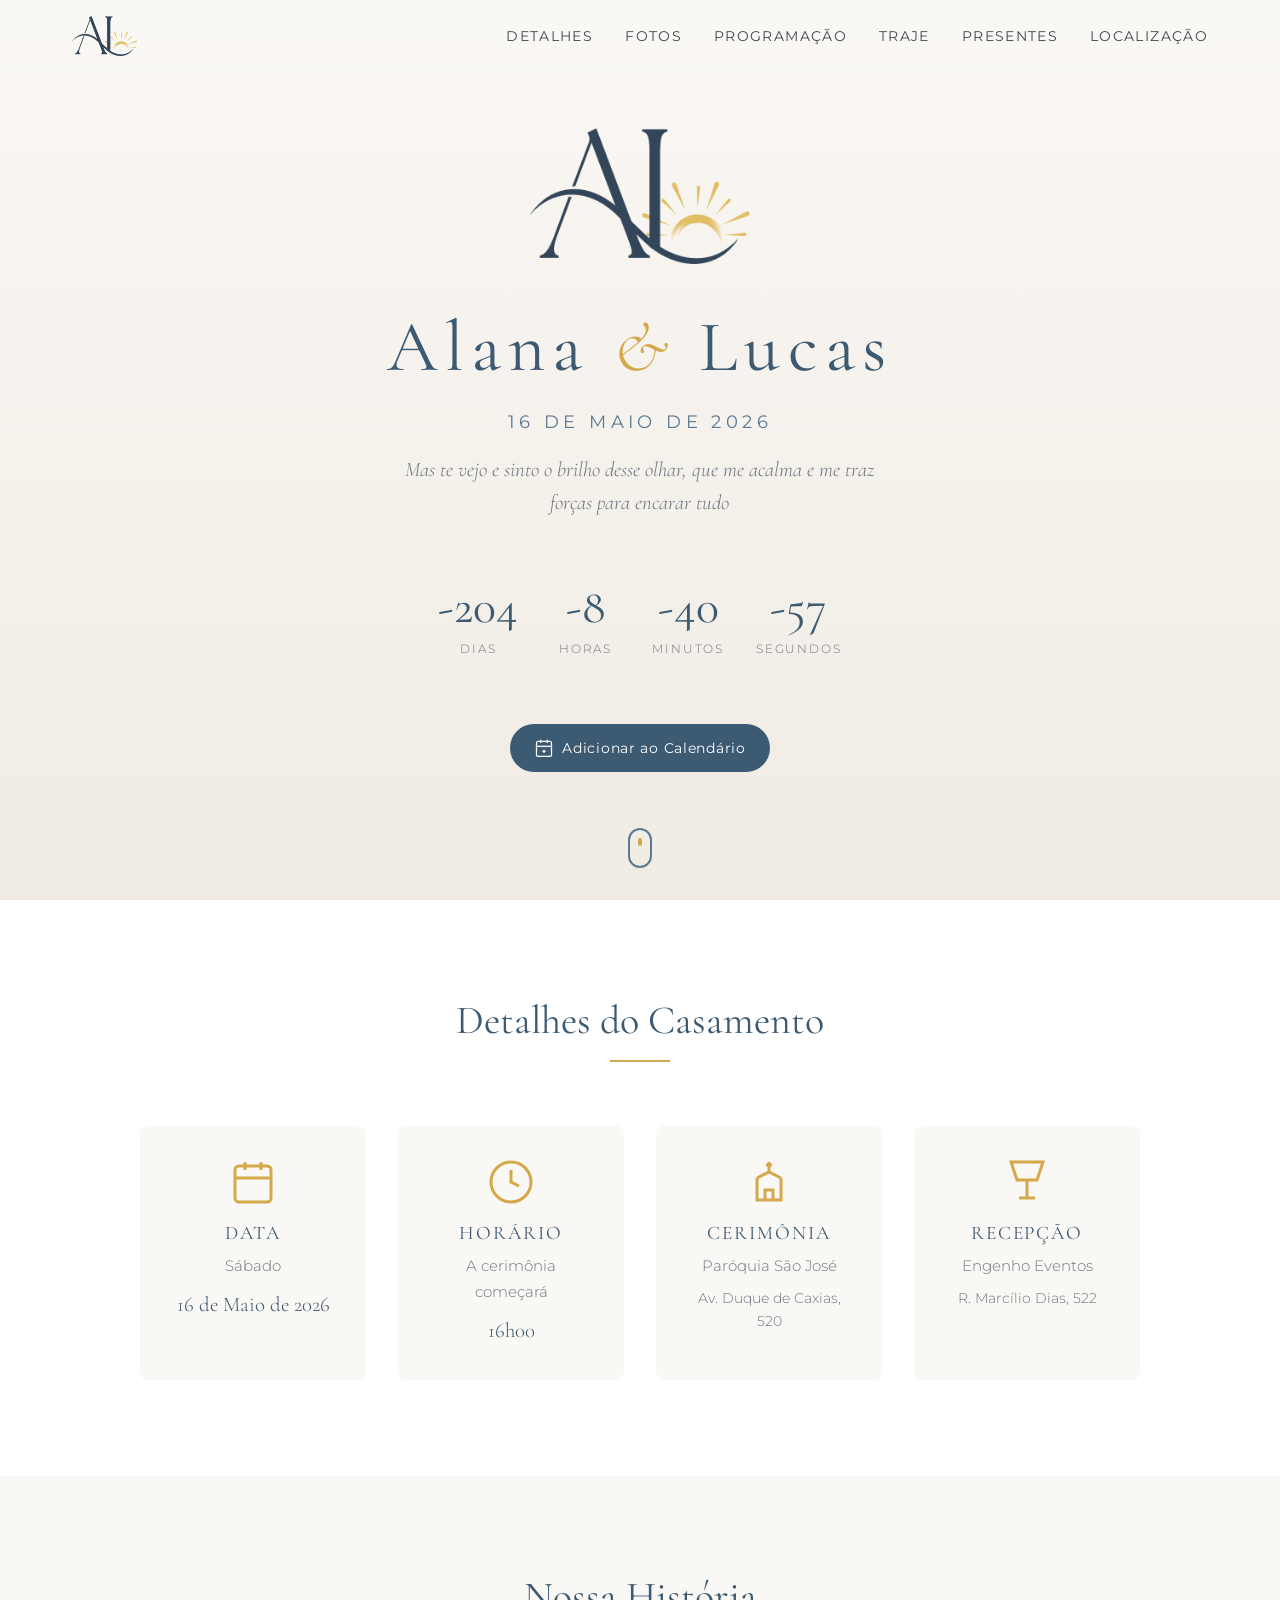
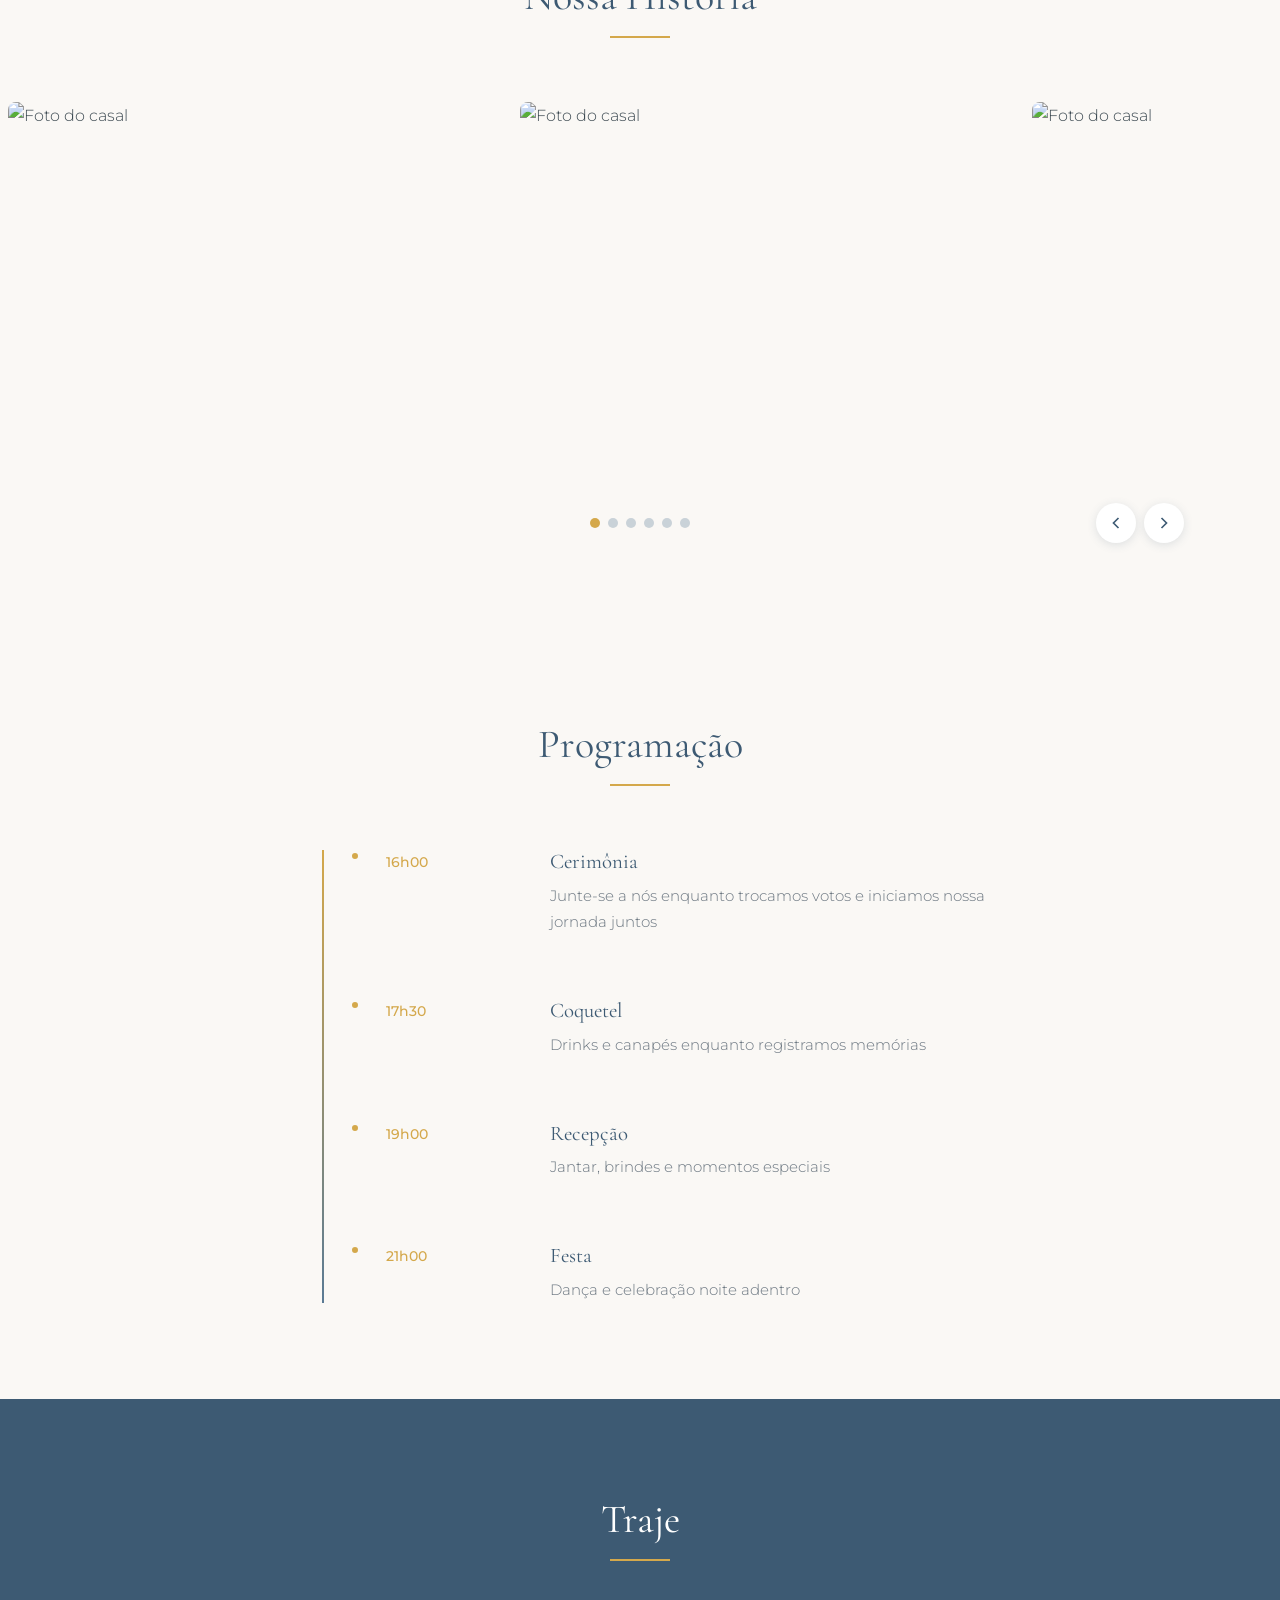
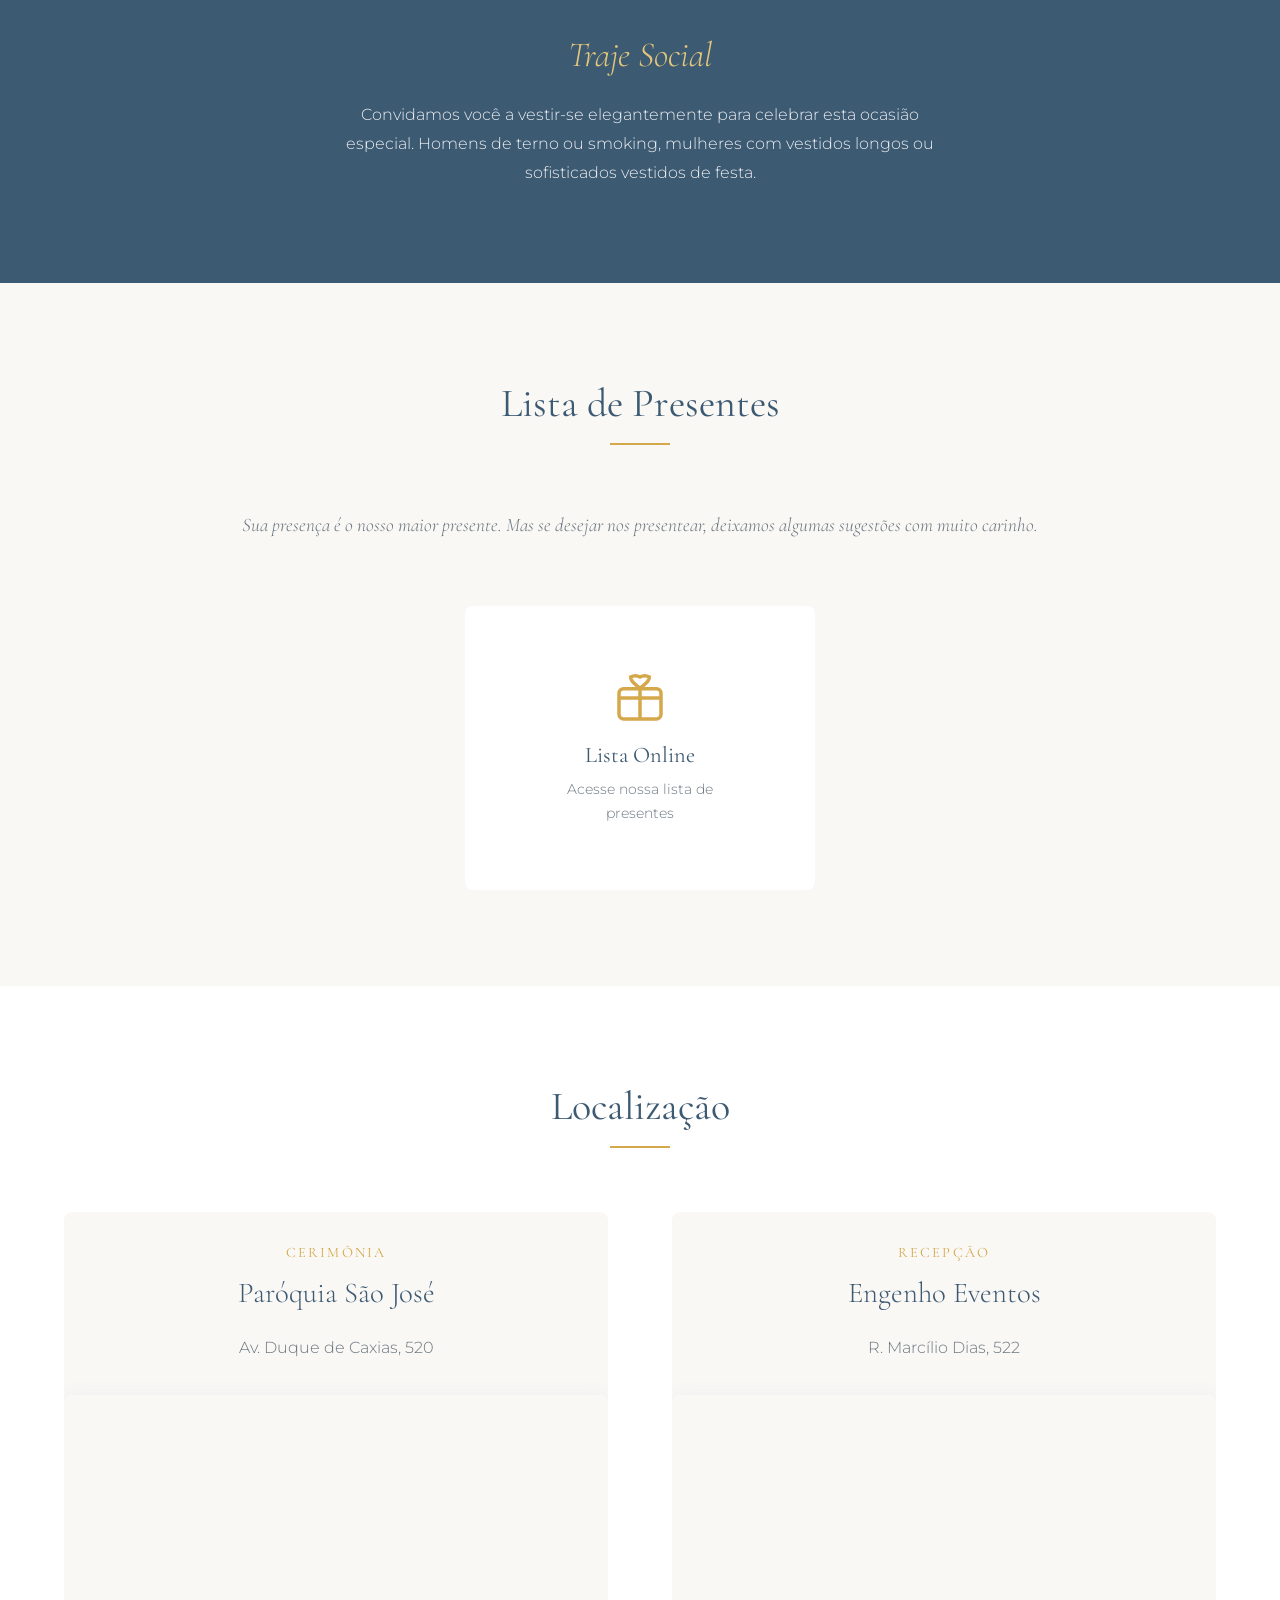
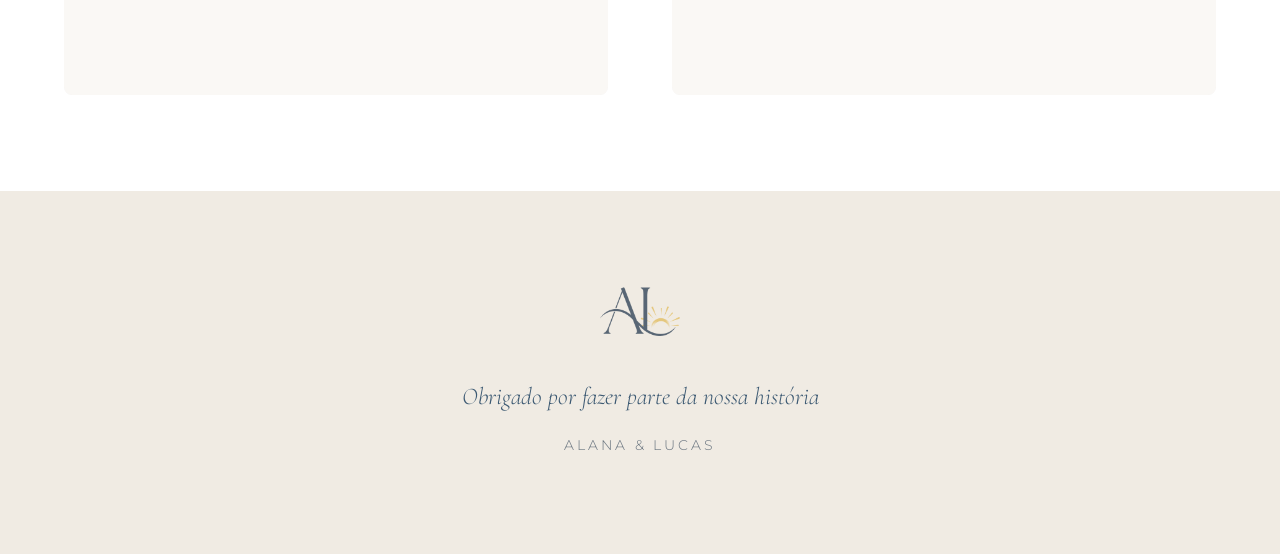
==== index.html @ e9b1d707 "enhancements" ====
<!DOCTYPE html>
<html lang="pt-BR">
<head>
    <meta charset="UTF-8">
    <meta name="viewport" content="width=device-width, initial-scale=1.0">
    <title>Alana & Lucas - Casamento</title>
    <link rel="icon" type="image/png" href="Monograma.png">

    <!-- Google Fonts: Cormorant Garamond for elegance, Montserrat for readability -->
    <link rel="preconnect" href="https://fonts.googleapis.com">
    <link rel="preconnect" href="https://fonts.gstatic.com" crossorigin>
    <link href="https://fonts.googleapis.com/css2?family=Cormorant+Garamond:ital,wght@0,300;0,400;0,500;0,600;1,300;1,400&family=Montserrat:wght@300;400;500&display=swap" rel="stylesheet">

    <link rel="stylesheet" href="styles.css">
</head>
<body>
    <!-- Navigation -->
    <nav class="navbar">
        <div class="nav-content">
            <a href="#" class="nav-logo"><img src="Monograma.png" alt="Alana & Lucas"></a>
            <button class="nav-toggle" id="navToggle" aria-label="Menu">
                <span></span>
                <span></span>
                <span></span>
            </button>
            <ul class="nav-links" id="navLinks">
                <li><a href="#details">Detalhes</a></li>
                <li><a href="#gallery">Fotos</a></li>
                <li><a href="#schedule">Programação</a></li>
                <li><a href="#dresscode">Traje</a></li>
                <li><a href="#gifts">Presentes</a></li>
                <li><a href="#location">Localização</a></li>
            </ul>
        </div>
    </nav>

    <!-- Hero Section -->
    <header class="hero">
        <div class="hero-content">
            <img src="Monograma.png" alt="Monograma Alana & Lucas" class="logo">
            <h1 class="couple-names">Alana <span class="ampersand">&</span> Lucas</h1>
            <p class="wedding-date">16 de Maio de 2026</p>
            <p class="tagline">Mas te vejo e sinto o brilho desse olhar, que me acalma e me traz forças para encarar tudo</p>
            <div class="countdown" id="countdown">
                <div class="countdown-item">
                    <span class="countdown-value" id="days">000</span>
                    <span class="countdown-label">Dias</span>
                </div>
                <div class="countdown-item">
                    <span class="countdown-value" id="hours">00</span>
                    <span class="countdown-label">Horas</span>
                </div>
                <div class="countdown-item">
                    <span class="countdown-value" id="minutes">00</span>
                    <span class="countdown-label">Minutos</span>
                </div>
                <div class="countdown-item">
                    <span class="countdown-value" id="seconds">00</span>
                    <span class="countdown-label">Segundos</span>
                </div>
            </div>
            <a href="#" class="calendar-btn" id="calendarBtn" target="_blank" rel="noopener noreferrer">
                <svg viewBox="0 0 24 24" fill="none" stroke="currentColor" stroke-width="1.5">
                    <rect x="3" y="4" width="18" height="18" rx="2" ry="2"></rect>
                    <line x1="16" y1="2" x2="16" y2="6"></line>
                    <line x1="8" y1="2" x2="8" y2="6"></line>
                    <line x1="3" y1="10" x2="21" y2="10"></line>
                    <line x1="12" y1="14" x2="12" y2="18"></line>
                    <line x1="10" y1="16" x2="14" y2="16"></line>
                </svg>
                Adicionar ao Calendário
            </a>
        </div>
        <div class="scroll-indicator">
            <span></span>
        </div>
    </header>

    <main>
        <!-- Wedding Details Section -->
        <section class="section details" id="details">
            <h2 class="section-title">Detalhes do Casamento</h2>
            <div class="details-grid">
                <div class="detail-card">
                    <div class="detail-icon">
                        <svg viewBox="0 0 24 24" fill="none" stroke="currentColor" stroke-width="1.5">
                            <rect x="3" y="4" width="18" height="18" rx="2" ry="2"></rect>
                            <line x1="16" y1="2" x2="16" y2="6"></line>
                            <line x1="8" y1="2" x2="8" y2="6"></line>
                            <line x1="3" y1="10" x2="21" y2="10"></line>
                        </svg>
                    </div>
                    <h3>Data</h3>
                    <p>Sábado</p>
                    <p class="highlight">16 de Maio de 2026</p>
                </div>
                <div class="detail-card">
                    <div class="detail-icon">
                        <svg viewBox="0 0 24 24" fill="none" stroke="currentColor" stroke-width="1.5">
                            <circle cx="12" cy="12" r="10"></circle>
                            <polyline points="12 6 12 12 16 14"></polyline>
                        </svg>
                    </div>
                    <h3>Horário</h3>
                    <p>A cerimônia começará</p>
                    <p class="highlight">16h00</p>
                </div>
                <div class="detail-card">
                    <div class="detail-icon">
                        <svg viewBox="0 0 24 24" fill="none" stroke="currentColor" stroke-width="1.5">
                            <path d="M12 2v3"></path>
                            <path d="M10.5 3.5h3"></path>
                            <path d="M12 5v2"></path>
                            <path d="M6 10l6-3 6 3"></path>
                            <path d="M6 10v11h12V10"></path>
                            <path d="M10 21v-5h4v5"></path>
                        </svg>
                    </div>
                    <h3>Cerimônia</h3>
                    <p>Paróquia São José</p>
                    <p class="address">Av. Duque de Caxias, 520</p>
                </div>
                <div class="detail-card">
                    <div class="detail-icon">
                        <svg viewBox="0 0 24 24" fill="none" stroke="currentColor" stroke-width="1.5">
                            <path d="M4 2h16l-3 9H7L4 2z"></path>
                            <path d="M12 11v9"></path>
                            <path d="M8 20h8"></path>
                        </svg>
                    </div>
                    <h3>Recepção</h3>
                    <p>Engenho Eventos</p>
                    <p class="address">R. Marcílio Dias, 522</p>
                </div>
            </div>
        </section>

        <!-- Photo Gallery Section -->
        <section class="section gallery" id="gallery">
            <h2 class="section-title">Nossa História</h2>
            <div class="carousel">
                <div class="carousel-container" id="carouselContainer">
                    <div class="carousel-track" id="carouselTrack">
                        <div class="carousel-slide">
                            <img src="https://images.unsplash.com/photo-1522673607200-164d1b6ce486?w=800&h=600&fit=crop" alt="Foto do casal">
                        </div>
                        <div class="carousel-slide">
                            <img src="https://images.unsplash.com/photo-1519741497674-611481863552?w=800&h=600&fit=crop" alt="Foto do casal">
                        </div>
                        <div class="carousel-slide">
                            <img src="https://images.unsplash.com/photo-1511285560929-80b456fea0bc?w=800&h=600&fit=crop" alt="Foto do casal">
                        </div>
                        <div class="carousel-slide">
                            <img src="https://images.unsplash.com/photo-1519225421980-715cb0215aed?w=800&h=600&fit=crop" alt="Foto do casal">
                        </div>
                        <div class="carousel-slide">
                            <img src="https://images.unsplash.com/photo-1507504031003-b417219a0fde?w=800&h=600&fit=crop" alt="Foto do casal">
                        </div>
                        <div class="carousel-slide">
                            <img src="https://images.unsplash.com/photo-1529636798458-92182e662485?w=800&h=600&fit=crop" alt="Foto do casal">
                        </div>
                        <div class="carousel-slide carousel-slide-video" data-video="video-nyc.mp4">
                            <img src="https://images.unsplash.com/photo-1534430480872-3498386e7856?w=800&h=600&fit=crop" alt="Vídeo do casal">
                            <div class="play-icon">
                                <svg viewBox="0 0 24 24" fill="currentColor">
                                    <path d="M8 5v14l11-7z"/>
                                </svg>
                            </div>
                        </div>
                    </div>
                </div>
            </div>
            <div class="carousel-controls">
                <div class="carousel-dots" id="carouselDots"></div>
                <div class="carousel-buttons">
                    <button class="carousel-btn carousel-prev" id="carouselPrev" aria-label="Anterior">
                        <svg viewBox="0 0 24 24" fill="none" stroke="currentColor" stroke-width="2">
                            <polyline points="15 18 9 12 15 6"></polyline>
                        </svg>
                    </button>
                    <button class="carousel-btn carousel-next" id="carouselNext" aria-label="Próximo">
                        <svg viewBox="0 0 24 24" fill="none" stroke="currentColor" stroke-width="2">
                            <polyline points="9 18 15 12 9 6"></polyline>
                        </svg>
                    </button>
                </div>
            </div>
        </section>

        <!-- Schedule Section -->
        <section class="section schedule" id="schedule">
            <h2 class="section-title">Programação</h2>
            <div class="timeline">
                <div class="timeline-item">
                    <div class="timeline-time">16h00</div>
                    <div class="timeline-content">
                        <h3>Cerimônia</h3>
                        <p>Junte-se a nós enquanto trocamos votos e iniciamos nossa jornada juntos</p>
                    </div>
                </div>
                <div class="timeline-item">
                    <div class="timeline-time">17h30</div>
                    <div class="timeline-content">
                        <h3>Coquetel</h3>
                        <p>Drinks e canapés enquanto registramos memórias</p>
                    </div>
                </div>
                <div class="timeline-item">
                    <div class="timeline-time">19h00</div>
                    <div class="timeline-content">
                        <h3>Recepção</h3>
                        <p>Jantar, brindes e momentos especiais</p>
                    </div>
                </div>
                <div class="timeline-item">
                    <div class="timeline-time">21h00</div>
                    <div class="timeline-content">
                        <h3>Festa</h3>
                        <p>Dança e celebração noite adentro</p>
                    </div>
                </div>
            </div>
        </section>

        <!-- Dress Code Section -->
        <section class="section dresscode" id="dresscode">
            <h2 class="section-title">Traje</h2>
            <div class="dresscode-content">
                <p class="dresscode-main">Traje Social</p>
                <p class="dresscode-note">Convidamos você a vestir-se elegantemente para celebrar esta ocasião especial. Homens de terno ou smoking, mulheres com vestidos longos ou sofisticados vestidos de festa.</p>
            </div>
        </section>

        <!-- Gift Registry Section -->
        <section class="section gifts" id="gifts">
            <h2 class="section-title">Lista de Presentes</h2>
            <div class="gifts-content">
                <p class="gifts-message">Sua presença é o nosso maior presente. Mas se desejar nos presentear, deixamos algumas sugestões com muito carinho.</p>
                <div class="gifts-grid">
                    <a href="#" class="gift-card" target="_blank" rel="noopener noreferrer">
                        <div class="gift-icon">
                            <svg viewBox="0 0 24 24" fill="none" stroke="currentColor" stroke-width="1.5">
                                <rect x="3" y="8" width="18" height="13" rx="2"></rect>
                                <path d="M12 8V21"></path>
                                <path d="M3 12h18"></path>
                                <path d="M12 8c-1.5-2-4-2.5-4-5a4 4 0 0 1 4 0 4 4 0 0 1 4 0c0 2.5-2.5 3-4 5"></path>
                            </svg>
                        </div>
                        <h3>Lista Online</h3>
                        <p>Acesse nossa lista de presentes</p>
                    </a>
                </div>
            </div>
        </section>

        <!-- Location Section -->
        <section class="section location" id="location">
            <h2 class="section-title">Localização</h2>

            <div class="location-grid">
                <!-- Church Location -->
                <div class="location-item">
                    <div class="location-info">
                        <div class="location-venue">
                            <h3>Cerimônia</h3>
                            <p class="venue-name">Paróquia São José</p>
                            <address>
                                Av. Duque de Caxias, 520
                            </address>
                        </div>
                    </div>
                    <div class="map-container">
                        <iframe
                            src="https://www.google.com/maps?q=Paróquia+São+José,+Av.+Duque+de+Caxias,+520&output=embed"
                            width="100%"
                            height="300"
                            style="border:0;"
                            allowfullscreen=""
                            loading="lazy"
                            referrerpolicy="no-referrer-when-downgrade"
                            title="Localização da Cerimônia">
                        </iframe>
                    </div>
                </div>

                <!-- Reception Location -->
                <div class="location-item">
                    <div class="location-info">
                        <div class="location-venue">
                            <h3>Recepção</h3>
                            <p class="venue-name">Engenho Eventos</p>
                            <address>
                                R. Marcílio Dias, 522
                            </address>
                        </div>
                    </div>
                    <div class="map-container">
                        <iframe
                            src="https://www.google.com/maps?q=Engenho+Eventos,+R.+Marcílio+Dias,+522&output=embed"
                            width="100%"
                            height="300"
                            style="border:0;"
                            allowfullscreen=""
                            loading="lazy"
                            referrerpolicy="no-referrer-when-downgrade"
                            title="Localização da Recepção">
                        </iframe>
                    </div>
                </div>
            </div>
        </section>
    </main>

    <!-- Photo/Video Modal -->
    <div class="modal" id="photoModal">
        <button class="modal-close" id="modalClose" aria-label="Fechar">
            <svg viewBox="0 0 24 24" fill="none" stroke="currentColor" stroke-width="2">
                <line x1="18" y1="6" x2="6" y2="18"></line>
                <line x1="6" y1="6" x2="18" y2="18"></line>
            </svg>
        </button>
        <img class="modal-image" id="modalImage" src="" alt="Foto ampliada">
        <video class="modal-video" id="modalVideo" controls style="display: none;">
            <source src="" type="video/mp4">
        </video>
    </div>

    <!-- Back to Top Button -->
    <a href="#" class="back-to-top" id="backToTop" aria-label="Voltar ao topo">
        <svg viewBox="0 0 24 24" fill="none" stroke="currentColor" stroke-width="2">
            <polyline points="18 15 12 9 6 15"></polyline>
        </svg>
    </a>

    <!-- Footer -->
    <footer class="footer">
        <div class="footer-content">
            <img src="Monograma.png" alt="Alana & Lucas" class="footer-logo">
            <p class="thank-you">Obrigado por fazer parte da nossa história</p>
            <p class="footer-names">Alana & Lucas</p>
        </div>
    </footer>

    <script>
        // Back to top button visibility and navbar background
        const backToTop = document.getElementById('backToTop');
        const navbar = document.querySelector('.navbar');
        const heroHeight = document.querySelector('.hero').offsetHeight;

        // Scroll spy for navbar
        const sections = document.querySelectorAll('section[id]');
        const navItems = document.querySelectorAll('.nav-links a');

        function updateActiveNav() {
            const scrollPos = window.scrollY + 150;

            sections.forEach(section => {
                const sectionTop = section.offsetTop;
                const sectionHeight = section.offsetHeight;
                const sectionId = section.getAttribute('id');

                if (scrollPos >= sectionTop && scrollPos < sectionTop + sectionHeight) {
                    navItems.forEach(item => {
                        item.classList.remove('active');
                        if (item.getAttribute('href') === '#' + sectionId) {
                            item.classList.add('active');
                        }
                    });
                }
            });

            // Remove active class if at top of page (hero section)
            if (window.scrollY < 300) {
                navItems.forEach(item => item.classList.remove('active'));
            }
        }

        window.addEventListener('scroll', () => {
            if (window.scrollY > 300) {
                backToTop.classList.add('visible');
            } else {
                backToTop.classList.remove('visible');
            }

            if (window.scrollY > 100) {
                navbar.classList.add('scrolled');
            } else {
                navbar.classList.remove('scrolled');
            }

            updateActiveNav();
        });

        // Mobile menu toggle
        const navToggle = document.getElementById('navToggle');
        const navLinks = document.getElementById('navLinks');

        navToggle.addEventListener('click', () => {
            navToggle.classList.toggle('active');
            navLinks.classList.toggle('active');
        });

        // Close menu when clicking a link
        navLinks.querySelectorAll('a').forEach(link => {
            link.addEventListener('click', () => {
                navToggle.classList.remove('active');
                navLinks.classList.remove('active');
            });
        });

        // Countdown timer
        const weddingDate = new Date('2026-05-16T16:00:00').getTime();

        function updateCountdown() {
            const now = new Date().getTime();
            const distance = weddingDate - now;

            const days = Math.floor(distance / (1000 * 60 * 60 * 24));
            const hours = Math.floor((distance % (1000 * 60 * 60 * 24)) / (1000 * 60 * 60));
            const minutes = Math.floor((distance % (1000 * 60 * 60)) / (1000 * 60));
            const seconds = Math.floor((distance % (1000 * 60)) / 1000);

            document.getElementById('days').textContent = days < 100 ? days.toString() : days.toString().padStart(3, '0');
            document.getElementById('hours').textContent = hours.toString().padStart(2, '0');
            document.getElementById('minutes').textContent = minutes.toString().padStart(2, '0');
            document.getElementById('seconds').textContent = seconds.toString().padStart(2, '0');
        }

        updateCountdown();
        setInterval(updateCountdown, 1000);

        // Add to Calendar - Google Calendar direct link
        const eventDetails = {
            title: 'Casamento Alana & Lucas',
            description: 'Cerimônia às 16h na Paróquia São José, seguida de recepção no Engenho Eventos.',
            location: 'Paróquia São José - Av. Duque de Caxias, 520',
            startDate: '2026-05-16',
            startTime: '16:00',
            endDate: '2026-05-17',
            endTime: '00:00'
        };

        const start = eventDetails.startDate.replace(/-/g, '') + 'T' + eventDetails.startTime.replace(':', '') + '00';
        const end = eventDetails.endDate.replace(/-/g, '') + 'T' + eventDetails.endTime.replace(':', '') + '00';
        const params = new URLSearchParams({
            action: 'TEMPLATE',
            text: eventDetails.title,
            dates: `${start}/${end}`,
            details: eventDetails.description,
            location: eventDetails.location
        });
        document.getElementById('calendarBtn').href = `https://calendar.google.com/calendar/render?${params}`;

        // Carousel
        const track = document.getElementById('carouselTrack');
        const slides = track.querySelectorAll('.carousel-slide');
        const prevBtn = document.getElementById('carouselPrev');
        const nextBtn = document.getElementById('carouselNext');
        const dotsContainer = document.getElementById('carouselDots');
        let currentSlide = 0;

        function getSlideWidth() {
            return window.innerWidth <= 768 ? 80 : 40;
        }

        function getMaxSlide() {
            const slideWidth = getSlideWidth();
            const visibleSlides = 100 / slideWidth;
            return Math.max(0, slides.length - Math.floor(visibleSlides));
        }

        // Create dots
        function createDots() {
            dotsContainer.innerHTML = '';
            const maxSlide = getMaxSlide();
            for (let i = 0; i <= maxSlide; i++) {
                const dot = document.createElement('span');
                dot.classList.add('carousel-dot');
                if (i === 0) dot.classList.add('active');
                dot.addEventListener('click', () => goToSlide(i));
                dotsContainer.appendChild(dot);
            }
        }

        createDots();
        window.addEventListener('resize', () => {
            createDots();
            if (currentSlide > getMaxSlide()) {
                currentSlide = getMaxSlide();
            }
            updateCarousel();
        });

        function updateCarousel() {
            const slideWidth = getSlideWidth();
            track.style.transform = `translate3d(-${currentSlide * slideWidth}%, 0, 0)`;
            const dots = dotsContainer.querySelectorAll('.carousel-dot');
            dots.forEach((dot, index) => {
                dot.classList.toggle('active', index === currentSlide);
            });
        }

        function goToSlide(index) {
            currentSlide = index;
            updateCarousel();
        }

        function nextSlide() {
            const maxSlide = getMaxSlide();
            currentSlide = currentSlide >= maxSlide ? 0 : currentSlide + 1;
            updateCarousel();
        }

        function prevSlide() {
            const maxSlide = getMaxSlide();
            currentSlide = currentSlide <= 0 ? maxSlide : currentSlide - 1;
            updateCarousel();
        }

        nextBtn.addEventListener('click', nextSlide);
        prevBtn.addEventListener('click', prevSlide);

        // Auto-advance every 5 seconds
        let autoAdvance = setInterval(nextSlide, 5000);

        // Drag functionality
        let isDragging = false;
        let hasDragged = false;
        let startPos = 0;
        let currentTranslate = 0;
        let prevTranslate = 0;

        const carouselContainer = document.getElementById('carouselContainer');

        carouselContainer.addEventListener('mousedown', dragStart);
        carouselContainer.addEventListener('mousemove', drag);
        carouselContainer.addEventListener('mouseup', dragEnd);
        carouselContainer.addEventListener('mouseleave', dragEnd);

        carouselContainer.addEventListener('touchstart', dragStart);
        carouselContainer.addEventListener('touchmove', drag);
        carouselContainer.addEventListener('touchend', dragEnd);

        function dragStart(e) {
            isDragging = true;
            hasDragged = false;
            startPos = getPositionX(e);
            const slideWidth = getSlideWidth();
            prevTranslate = -currentSlide * slideWidth;
            track.style.transition = 'none';
            clearInterval(autoAdvance);
        }

        function drag(e) {
            if (!isDragging) return;
            const currentPosition = getPositionX(e);
            const diff = currentPosition - startPos;
            if (Math.abs(diff) > 5) {
                hasDragged = true;
                e.preventDefault();
            }
            currentTranslate = prevTranslate + (diff / carouselContainer.offsetWidth) * 100;
            track.style.transform = `translate3d(${currentTranslate}%, 0, 0)`;
        }

        function dragEnd() {
            if (!isDragging) return;
            isDragging = false;
            track.style.transition = 'transform 0.5s ease';

            const slideWidth = getSlideWidth();
            const movedSlides = Math.round((prevTranslate - currentTranslate) / slideWidth);
            const maxSlide = getMaxSlide();

            currentSlide = Math.max(0, Math.min(currentSlide + movedSlides, maxSlide));
            updateCarousel();
            autoAdvance = setInterval(nextSlide, 5000);
        }

        function getPositionX(e) {
            return e.type.includes('mouse') ? e.pageX : e.touches[0].clientX;
        }

        // Photo/Video Modal
        const modal = document.getElementById('photoModal');
        const modalImage = document.getElementById('modalImage');
        const modalVideo = document.getElementById('modalVideo');
        const modalClose = document.getElementById('modalClose');

        // Open modal when clicking a carousel image/video (but not when dragging)
        slides.forEach(slide => {
            slide.addEventListener('click', () => {
                if (hasDragged) return;

                const videoSrc = slide.dataset.video;
                if (videoSrc) {
                    // It's a video slide
                    modalImage.style.display = 'none';
                    modalVideo.style.display = 'block';
                    modalVideo.querySelector('source').src = videoSrc;
                    modalVideo.load();
                    modalVideo.play();
                } else {
                    // It's an image slide
                    const img = slide.querySelector('img');
                    const highResSrc = img.src.replace('w=800&h=600', 'w=1600&h=1200');
                    modalVideo.style.display = 'none';
                    modalImage.style.display = 'block';
                    modalImage.src = highResSrc;
                }

                modal.classList.add('active');
                document.body.style.overflow = 'hidden';
                clearInterval(autoAdvance);
            });
        });

        // Close modal
        function closeModal() {
            modal.classList.remove('active');
            document.body.style.overflow = '';
            modalVideo.pause();
            modalVideo.currentTime = 0;
            autoAdvance = setInterval(nextSlide, 5000);
        }

        modalClose.addEventListener('click', closeModal);
        modal.addEventListener('click', (e) => {
            if (e.target === modal) closeModal();
        });
        document.addEventListener('keydown', (e) => {
            if (e.key === 'Escape' && modal.classList.contains('active')) {
                closeModal();
            }
        });
    </script>
</body>
</html>
---- styles.css ----
/* ==========================================================================
   Lucas & Alana Wedding - Stylesheet
   Color palette derived from the monogram logo:
   - Primary: Deep slate blue (#3d5a73)
   - Accent: Golden sun (#d4a84b)
   - Neutrals: Soft creams and whites
   ========================================================================== */

/* CSS Custom Properties for consistent theming */
:root {
    --color-primary: #3d5a73;
    --color-primary-light: #5a7a94;
    --color-primary-dark: #2d4459;
    --color-accent: #d4a84b;
    --color-accent-light: #e6c77a;
    --color-cream: #faf8f5;
    --color-cream-dark: #f0ebe3;
    --color-text: #3d4a52;
    --color-text-light: #6b7680;
    --color-white: #ffffff;

    --font-serif: 'Cormorant Garamond', Georgia, serif;
    --font-sans: 'Montserrat', -apple-system, sans-serif;

    --spacing-xs: 0.5rem;
    --spacing-sm: 1rem;
    --spacing-md: 2rem;
    --spacing-lg: 4rem;
    --spacing-xl: 6rem;

    --transition-smooth: 0.3s ease;
}

/* ==========================================================================
   Base Styles
   ========================================================================== */

*, *::before, *::after {
    box-sizing: border-box;
    margin: 0;
    padding: 0;
}

html {
    scroll-behavior: smooth;
    scroll-padding-top: 70px; /* Offset for fixed navbar */
    font-size: 16px;
}

body {
    font-family: var(--font-sans);
    font-weight: 300;
    line-height: 1.7;
    color: var(--color-text);
    background-color: var(--color-cream);
}

/* ==========================================================================
   Typography
   ========================================================================== */

h1, h2, h3 {
    font-family: var(--font-serif);
    font-weight: 400;
    line-height: 1.2;
}

/* ==========================================================================
   Navigation
   ========================================================================== */

.navbar {
    position: fixed;
    top: 0;
    left: 0;
    right: 0;
    z-index: 1000;
    background: transparent;
    backdrop-filter: none;
    -webkit-backdrop-filter: none;
    box-shadow: none;
    transition: background var(--transition-smooth), box-shadow var(--transition-smooth), backdrop-filter var(--transition-smooth);
}

.navbar.scrolled {
    background: rgba(250, 248, 245, 0.95);
    backdrop-filter: blur(10px);
    -webkit-backdrop-filter: blur(10px);
    box-shadow: 0 1px 0 rgba(61, 90, 115, 0.1);
}

.nav-content {
    max-width: 1200px;
    margin: 0 auto;
    padding: var(--spacing-sm) var(--spacing-md);
    display: flex;
    justify-content: space-between;
    align-items: center;
}

.nav-logo {
    display: flex;
    align-items: center;
    text-decoration: none;
}

.nav-logo img {
    height: 40px;
    width: auto;
    transition: opacity var(--transition-smooth);
}

.nav-logo:hover img {
    opacity: 0.8;
}

.nav-links {
    display: flex;
    list-style: none;
    gap: var(--spacing-md);
}

.nav-links a {
    font-family: var(--font-sans);
    font-size: 0.85rem;
    font-weight: 400;
    color: var(--color-text);
    text-decoration: none;
    text-transform: uppercase;
    letter-spacing: 0.1em;
    padding: var(--spacing-xs) 0;
    position: relative;
    transition: color var(--transition-smooth);
}

.nav-links a::after {
    content: '';
    position: absolute;
    bottom: 0;
    left: 0;
    width: 0;
    height: 1px;
    background: var(--color-accent);
    transition: width var(--transition-smooth);
}

.nav-links a:hover {
    color: var(--color-primary);
}

.nav-links a:hover::after {
    width: 100%;
}

.nav-links a.active {
    color: var(--color-primary);
}

.nav-links a.active::after {
    width: 100%;
}

/* Hamburger button - hidden on desktop */
.nav-toggle {
    display: none;
    flex-direction: column;
    justify-content: center;
    gap: 5px;
    background: none;
    border: none;
    cursor: pointer;
    padding: var(--spacing-xs);
    z-index: 1001;
}

.nav-toggle span {
    display: block;
    width: 24px;
    height: 2px;
    background: var(--color-primary);
    transition: transform var(--transition-smooth), opacity var(--transition-smooth);
}

/* Hamburger animation when open */
.nav-toggle.active span:nth-child(1) {
    transform: rotate(45deg) translate(5px, 5px);
}

.nav-toggle.active span:nth-child(2) {
    opacity: 0;
}

.nav-toggle.active span:nth-child(3) {
    transform: rotate(-45deg) translate(5px, -5px);
}

/* Mobile styles */
@media (max-width: 600px) {
    .nav-toggle {
        display: flex;
    }

    .nav-content {
        justify-content: space-between;
    }

    .nav-links {
        position: fixed;
        top: 0;
        right: -100%;
        width: 70%;
        max-width: 300px;
        height: 100vh;
        background: var(--color-cream);
        flex-direction: column;
        align-items: center;
        justify-content: center;
        gap: var(--spacing-lg);
        box-shadow: -4px 0 20px rgba(61, 90, 115, 0.1);
        transition: right var(--transition-smooth);
    }

    .nav-links.active {
        right: 0;
    }

    .nav-links a {
        font-size: 1.1rem;
    }
}

/* ==========================================================================
   Hero Section
   Full viewport height with centered content
   ========================================================================== */

.hero {
    min-height: 100vh;
    display: flex;
    flex-direction: column;
    justify-content: center;
    align-items: center;
    text-align: center;
    background: linear-gradient(
        180deg,
        var(--color-cream) 0%,
        var(--color-cream-dark) 100%
    );
    padding: var(--spacing-lg) var(--spacing-md);
    position: relative;
}

.hero-content {
    animation: fadeInUp 1.2s ease-out;
}

.logo {
    width: 180px;
    height: auto;
    margin-bottom: var(--spacing-md);
}

.couple-names {
    font-size: clamp(2.5rem, 8vw, 4.5rem);
    color: var(--color-primary);
    letter-spacing: 0.1em;
    margin-bottom: var(--spacing-sm);
}

.ampersand {
    font-style: italic;
    color: var(--color-accent);
    font-weight: 300;
}

.wedding-date {
    font-family: var(--font-sans);
    font-size: 1.1rem;
    font-weight: 400;
    letter-spacing: 0.25em;
    text-transform: uppercase;
    color: var(--color-primary-light);
    margin-bottom: var(--spacing-sm);
}

.tagline {
    font-family: var(--font-serif);
    font-size: 1.3rem;
    font-style: italic;
    color: var(--color-text-light);
    max-width: 500px;
    margin: 0 auto;
    line-height: 1.6;
}

/* Countdown Timer */
.countdown {
    display: flex;
    justify-content: center;
    gap: var(--spacing-md);
    margin-top: var(--spacing-lg);
}

.countdown-item {
    display: flex;
    flex-direction: column;
    align-items: center;
    min-width: 70px;
}

.countdown-value {
    font-family: var(--font-serif);
    font-size: clamp(2rem, 6vw, 3rem);
    font-weight: 400;
    color: var(--color-primary);
    line-height: 1;
}

.countdown-label {
    font-family: var(--font-sans);
    font-size: 0.75rem;
    text-transform: uppercase;
    letter-spacing: 0.15em;
    color: var(--color-text-light);
    margin-top: var(--spacing-xs);
}

/* Add to Calendar */
.calendar-btn {
    display: inline-flex;
    align-items: center;
    gap: var(--spacing-xs);
    margin-top: var(--spacing-lg);
    padding: 0.75rem 1.5rem;
    background: var(--color-primary);
    color: var(--color-white);
    text-decoration: none;
    border: none;
    border-radius: 50px;
    font-family: var(--font-sans);
    font-size: 0.9rem;
    font-weight: 400;
    letter-spacing: 0.05em;
    cursor: pointer;
    transition: background var(--transition-smooth), transform var(--transition-smooth);
}

.calendar-btn:hover {
    background: var(--color-primary-dark);
    transform: translateY(-2px);
}

.calendar-btn svg {
    width: 20px;
    height: 20px;
}

/* Scroll indicator animation */
.scroll-indicator {
    position: absolute;
    bottom: var(--spacing-md);
    left: 50%;
    transform: translateX(-50%);
}

.scroll-indicator span {
    display: block;
    width: 24px;
    height: 40px;
    border: 2px solid var(--color-primary-light);
    border-radius: 12px;
    position: relative;
}

.scroll-indicator span::before {
    content: '';
    position: absolute;
    top: 8px;
    left: 50%;
    width: 4px;
    height: 8px;
    background: var(--color-accent);
    border-radius: 2px;
    transform: translateX(-50%);
    animation: scrollBounce 2s infinite;
}

/* ==========================================================================
   Section Base Styles
   ========================================================================== */

.section {
    padding: var(--spacing-xl) var(--spacing-md);
}

.section-title {
    font-size: clamp(1.8rem, 5vw, 2.5rem);
    color: var(--color-primary);
    text-align: center;
    margin-bottom: var(--spacing-lg);
    position: relative;
}

/* Decorative line under section titles */
.section-title::after {
    content: '';
    display: block;
    width: 60px;
    height: 2px;
    background: var(--color-accent);
    margin: var(--spacing-sm) auto 0;
}

/* ==========================================================================
   Wedding Details Section
   ========================================================================== */

.details {
    background-color: var(--color-white);
}

.details-grid {
    display: grid;
    grid-template-columns: 1fr;
    gap: var(--spacing-md);
    max-width: 1000px;
    margin: 0 auto;
}

.detail-card {
    text-align: center;
    padding: var(--spacing-md);
    background: var(--color-cream);
    border-radius: 8px;
    transition: transform var(--transition-smooth);
}

.detail-card:hover {
    transform: translateY(-4px);
}

.detail-icon {
    width: 48px;
    height: 48px;
    margin: 0 auto var(--spacing-sm);
    color: var(--color-accent);
}

.detail-icon svg {
    width: 100%;
    height: 100%;
}

.detail-card h3 {
    font-size: 1.2rem;
    color: var(--color-primary);
    margin-bottom: var(--spacing-xs);
    text-transform: uppercase;
    letter-spacing: 0.1em;
}

.detail-card p {
    color: var(--color-text-light);
    font-size: 0.95rem;
}

.detail-card .highlight {
    font-family: var(--font-serif);
    font-size: 1.3rem;
    color: var(--color-primary);
    margin-top: var(--spacing-xs);
}

.detail-card .address {
    font-size: 0.85rem;
    margin-top: var(--spacing-xs);
}

/* ==========================================================================
   Photo Gallery Section - Carousel
   ========================================================================== */

.gallery {
    background: var(--color-cream);
    overflow: hidden;
}

.carousel {
    position: relative;
    width: 100vw;
    margin-left: calc(-50vw + 50%);
}

.carousel-container {
    overflow: hidden;
    flex: 1;
    cursor: grab;
}

.carousel-container:active {
    cursor: grabbing;
}

.carousel-track {
    display: flex;
    transition: transform 0.5s cubic-bezier(0.25, 0.1, 0.25, 1);
    user-select: none;
    will-change: transform;
    -webkit-backface-visibility: hidden;
    backface-visibility: hidden;
    transform: translateZ(0);
}

.carousel-track img {
    -webkit-user-drag: none;
    user-drag: none;
}

.carousel-slide {
    min-width: 40%;
    aspect-ratio: 4/3;
    padding: 0 var(--spacing-xs);
    box-sizing: border-box;
    overflow: hidden;
    border-radius: 8px;
    -webkit-backface-visibility: hidden;
    backface-visibility: hidden;
}

@media (max-width: 768px) {
    .carousel-slide {
        min-width: 80%;
    }
}

.carousel-slide img {
    width: 100%;
    height: 100%;
    object-fit: cover;
    border-radius: 8px;
    cursor: pointer;
    transition: transform 0.4s ease, opacity var(--transition-smooth);
}

.carousel-slide img:hover {
    transform: scale(1.05);
    opacity: 0.95;
}

.carousel-slide-video {
    position: relative;
}

.play-icon {
    position: absolute;
    top: 50%;
    left: 50%;
    transform: translate(-50%, -50%);
    width: 70px;
    height: 70px;
    background: rgba(255, 255, 255, 0.9);
    border-radius: 50%;
    display: flex;
    align-items: center;
    justify-content: center;
    color: var(--color-primary);
    transition: transform var(--transition-smooth), background var(--transition-smooth);
    pointer-events: none;
}

.play-icon svg {
    width: 32px;
    height: 32px;
    margin-left: 4px;
}

.carousel-slide-video:hover .play-icon {
    transform: translate(-50%, -50%) scale(1.1);
    background: var(--color-white);
}

.carousel-controls {
    position: relative;
    display: flex;
    justify-content: center;
    align-items: center;
    max-width: 1200px;
    margin: var(--spacing-md) auto 0;
    padding: 0 var(--spacing-md);
}

.carousel-dots {
    display: flex;
    gap: var(--spacing-xs);
}

.carousel-buttons {
    position: absolute;
    right: var(--spacing-md);
    display: flex;
    gap: var(--spacing-xs);
}

@media (max-width: 768px) {
    .carousel-buttons {
        display: none;
    }
}

.carousel-btn {
    display: flex;
    align-items: center;
    justify-content: center;
    width: 40px;
    height: 40px;
    background: var(--color-white);
    border: none;
    border-radius: 50%;
    color: var(--color-primary);
    cursor: pointer;
    box-shadow: 0 2px 10px rgba(61, 90, 115, 0.15);
    transition: background var(--transition-smooth), transform var(--transition-smooth);
}

.carousel-btn:hover {
    background: var(--color-primary);
    color: var(--color-white);
    transform: scale(1.1);
}

.carousel-btn svg {
    width: 20px;
    height: 20px;
}

.carousel-dot {
    width: 10px;
    height: 10px;
    border-radius: 50%;
    background: var(--color-primary-light);
    opacity: 0.3;
    cursor: pointer;
    transition: opacity var(--transition-smooth), background var(--transition-smooth);
}

.carousel-dot.active {
    opacity: 1;
    background: var(--color-accent);
}

/* Photo Modal */
.modal {
    position: fixed;
    top: 0;
    left: 0;
    width: 100%;
    height: 100%;
    background: rgba(0, 0, 0, 0.95);
    display: flex;
    align-items: center;
    justify-content: center;
    z-index: 2000;
    opacity: 0;
    visibility: hidden;
    transition: opacity var(--transition-smooth), visibility var(--transition-smooth);
}

.modal.active {
    opacity: 1;
    visibility: visible;
}

.modal-image {
    max-width: 90%;
    max-height: 90vh;
    object-fit: contain;
    border-radius: 4px;
    transform: scale(0.9);
    transition: transform var(--transition-smooth);
}

.modal.active .modal-image {
    transform: scale(1);
}

.modal-close {
    position: absolute;
    top: var(--spacing-md);
    right: var(--spacing-md);
    width: 48px;
    height: 48px;
    background: transparent;
    border: none;
    color: var(--color-white);
    cursor: pointer;
    transition: transform var(--transition-smooth), opacity var(--transition-smooth);
    opacity: 0.8;
}

.modal-close:hover {
    transform: scale(1.1);
    opacity: 1;
}

.modal-close svg {
    width: 32px;
    height: 32px;
}

.modal-video {
    max-width: 90%;
    max-height: 90vh;
    border-radius: 4px;
}


/* ==========================================================================
   Schedule / Timeline Section
   ========================================================================== */

.schedule {
    background: var(--color-cream);
}

.timeline {
    max-width: 600px;
    margin: 0 auto;
    position: relative;
}

/* Vertical line connecting timeline items */
.timeline::before {
    content: '';
    position: absolute;
    left: 0;
    top: 0;
    bottom: 0;
    width: 2px;
    background: linear-gradient(
        180deg,
        var(--color-accent) 0%,
        var(--color-primary-light) 100%
    );
}

.timeline-item {
    display: flex;
    gap: var(--spacing-md);
    padding-bottom: var(--spacing-lg);
    position: relative;
    padding-left: var(--spacing-md);
}

.timeline-item:last-child {
    padding-bottom: 0;
}

/* Timeline dot */
.timeline-item::before {
    content: '';
    position: absolute;
    left: -5px;
    top: 0;
    width: 12px;
    height: 12px;
    background: var(--color-accent);
    border-radius: 50%;
    border: 3px solid var(--color-cream);
}

.timeline-time {
    font-family: var(--font-sans);
    font-size: 0.9rem;
    font-weight: 500;
    color: var(--color-accent);
    white-space: nowrap;
    min-width: 80px;
}

.timeline-content h3 {
    font-size: 1.3rem;
    color: var(--color-primary);
    margin-bottom: var(--spacing-xs);
}

.timeline-content p {
    color: var(--color-text-light);
    font-size: 0.95rem;
}

/* ==========================================================================
   Dress Code Section
   ========================================================================== */

.dresscode {
    background: var(--color-primary);
    color: var(--color-white);
    text-align: center;
}

.dresscode .section-title {
    color: var(--color-white);
}

.dresscode-content {
    max-width: 600px;
    margin: 0 auto;
}

.dresscode-main {
    font-family: var(--font-serif);
    font-size: clamp(1.8rem, 4vw, 2.2rem);
    font-style: italic;
    color: var(--color-accent-light);
    margin-bottom: var(--spacing-sm);
}

.dresscode-note {
    font-size: 1rem;
    line-height: 1.8;
    opacity: 0.9;
}

/* ==========================================================================
   Gift Registry Section
   ========================================================================== */

.gifts {
    background: var(--color-cream);
}

.gifts-content {
    max-width: 800px;
    margin: 0 auto;
    text-align: center;
}

.gifts-message {
    font-family: var(--font-serif);
    font-size: 1.2rem;
    font-style: italic;
    color: var(--color-text-light);
    margin-bottom: var(--spacing-lg);
    line-height: 1.7;
}

.gifts-grid {
    display: flex;
    justify-content: center;
    gap: var(--spacing-md);
}

.gift-card {
    display: flex;
    flex-direction: column;
    align-items: center;
    padding: var(--spacing-lg) var(--spacing-xl);
    background: var(--color-white);
    border-radius: 8px;
    text-decoration: none;
    transition: transform var(--transition-smooth), box-shadow var(--transition-smooth);
    max-width: 350px;
}

.gift-card:hover {
    transform: translateY(-4px);
    box-shadow: 0 8px 24px rgba(61, 90, 115, 0.12);
}

.gift-icon {
    width: 56px;
    height: 56px;
    color: var(--color-accent);
    margin-bottom: var(--spacing-sm);
}

.gift-icon svg {
    width: 100%;
    height: 100%;
}

.gift-card h3 {
    font-family: var(--font-serif);
    font-size: 1.4rem;
    color: var(--color-primary);
    margin-bottom: var(--spacing-xs);
}

.gift-card p {
    font-size: 0.9rem;
    color: var(--color-text-light);
}


/* ==========================================================================
   Location Section
   ========================================================================== */

.location {
    background: var(--color-white);
}

.location-grid {
    display: grid;
    grid-template-columns: 1fr;
    gap: var(--spacing-lg);
    max-width: 1200px;
    margin: 0 auto;
}

.location-item {
    background: var(--color-cream);
    border-radius: 8px;
    overflow: hidden;
}

.location-info {
    text-align: center;
    padding: var(--spacing-md);
}

.location-venue h3 {
    font-size: 0.9rem;
    text-transform: uppercase;
    letter-spacing: 0.15em;
    color: var(--color-accent);
    margin-bottom: var(--spacing-xs);
}

.venue-name {
    font-family: var(--font-serif);
    font-size: 1.8rem;
    color: var(--color-primary);
    margin-bottom: var(--spacing-sm);
}

.location-venue address {
    font-style: normal;
    color: var(--color-text-light);
    line-height: 1.8;
}

.map-container {
    border-radius: 8px;
    overflow: hidden;
    box-shadow: 0 4px 20px rgba(61, 90, 115, 0.1);
}

.map-container iframe {
    display: block;
}

/* ==========================================================================
   Footer
   ========================================================================== */

.footer {
    background: var(--color-cream-dark);
    padding: var(--spacing-xl) var(--spacing-md);
    text-align: center;
}

.footer-content {
    max-width: 600px;
    margin: 0 auto;
}

.footer-logo {
    width: 80px;
    height: auto;
    margin-bottom: var(--spacing-md);
    opacity: 0.8;
}

.thank-you {
    font-family: var(--font-serif);
    font-size: 1.5rem;
    font-style: italic;
    color: var(--color-primary);
    margin-bottom: var(--spacing-sm);
}

.footer-names {
    font-size: 0.9rem;
    letter-spacing: 0.2em;
    text-transform: uppercase;
    color: var(--color-text-light);
}

/* ==========================================================================
   Back to Top Button
   ========================================================================== */

.back-to-top {
    position: fixed;
    bottom: var(--spacing-md);
    right: var(--spacing-md);
    width: 48px;
    height: 48px;
    background: var(--color-primary);
    color: var(--color-white);
    border-radius: 50%;
    display: flex;
    align-items: center;
    justify-content: center;
    text-decoration: none;
    box-shadow: 0 4px 12px rgba(61, 90, 115, 0.3);
    opacity: 0;
    visibility: hidden;
    transform: translateY(20px);
    transition: opacity var(--transition-smooth),
                visibility var(--transition-smooth),
                transform var(--transition-smooth),
                background var(--transition-smooth);
    z-index: 999;
}

.back-to-top.visible {
    opacity: 1;
    visibility: visible;
    transform: translateY(0);
}

.back-to-top:hover {
    background: var(--color-accent);
    transform: translateY(-4px);
}

.back-to-top svg {
    width: 24px;
    height: 24px;
}

/* ==========================================================================
   Animations
   ========================================================================== */

@keyframes fadeInUp {
    from {
        opacity: 0;
        transform: translateY(30px);
    }
    to {
        opacity: 1;
        transform: translateY(0);
    }
}

@keyframes scrollBounce {
    0%, 100% {
        transform: translateX(-50%) translateY(0);
        opacity: 1;
    }
    50% {
        transform: translateX(-50%) translateY(10px);
        opacity: 0.5;
    }
}

/* ==========================================================================
   Responsive Design - Tablet and Up
   ========================================================================== */

@media (min-width: 768px) {
    .logo {
        width: 220px;
    }

    .location-grid {
        grid-template-columns: repeat(2, 1fr);
    }

    .details-grid {
        grid-template-columns: repeat(2, 1fr);
    }

    .timeline {
        padding-left: var(--spacing-md);
    }

    .timeline::before {
        left: var(--spacing-md);
    }

    .timeline-item {
        padding-left: calc(var(--spacing-md) + var(--spacing-md));
    }

    .timeline-item::before {
        left: calc(var(--spacing-md) - 5px);
    }
}

/* ==========================================================================
   Responsive Design - Desktop
   ========================================================================== */

@media (min-width: 1024px) {
    .section {
        padding: var(--spacing-xl) var(--spacing-lg);
    }

    .details-grid {
        grid-template-columns: repeat(4, 1fr);
    }

    .timeline {
        max-width: 700px;
    }

    .timeline-item {
        gap: var(--spacing-lg);
    }

    .timeline-time {
        min-width: 100px;
    }
}

/* ==========================================================================
   Print Styles
   ========================================================================== */

@media print {
    .scroll-indicator,
    .map-container {
        display: none;
    }

    .hero {
        min-height: auto;
        padding: var(--spacing-lg);
    }

    .section {
        break-inside: avoid;
    }
}
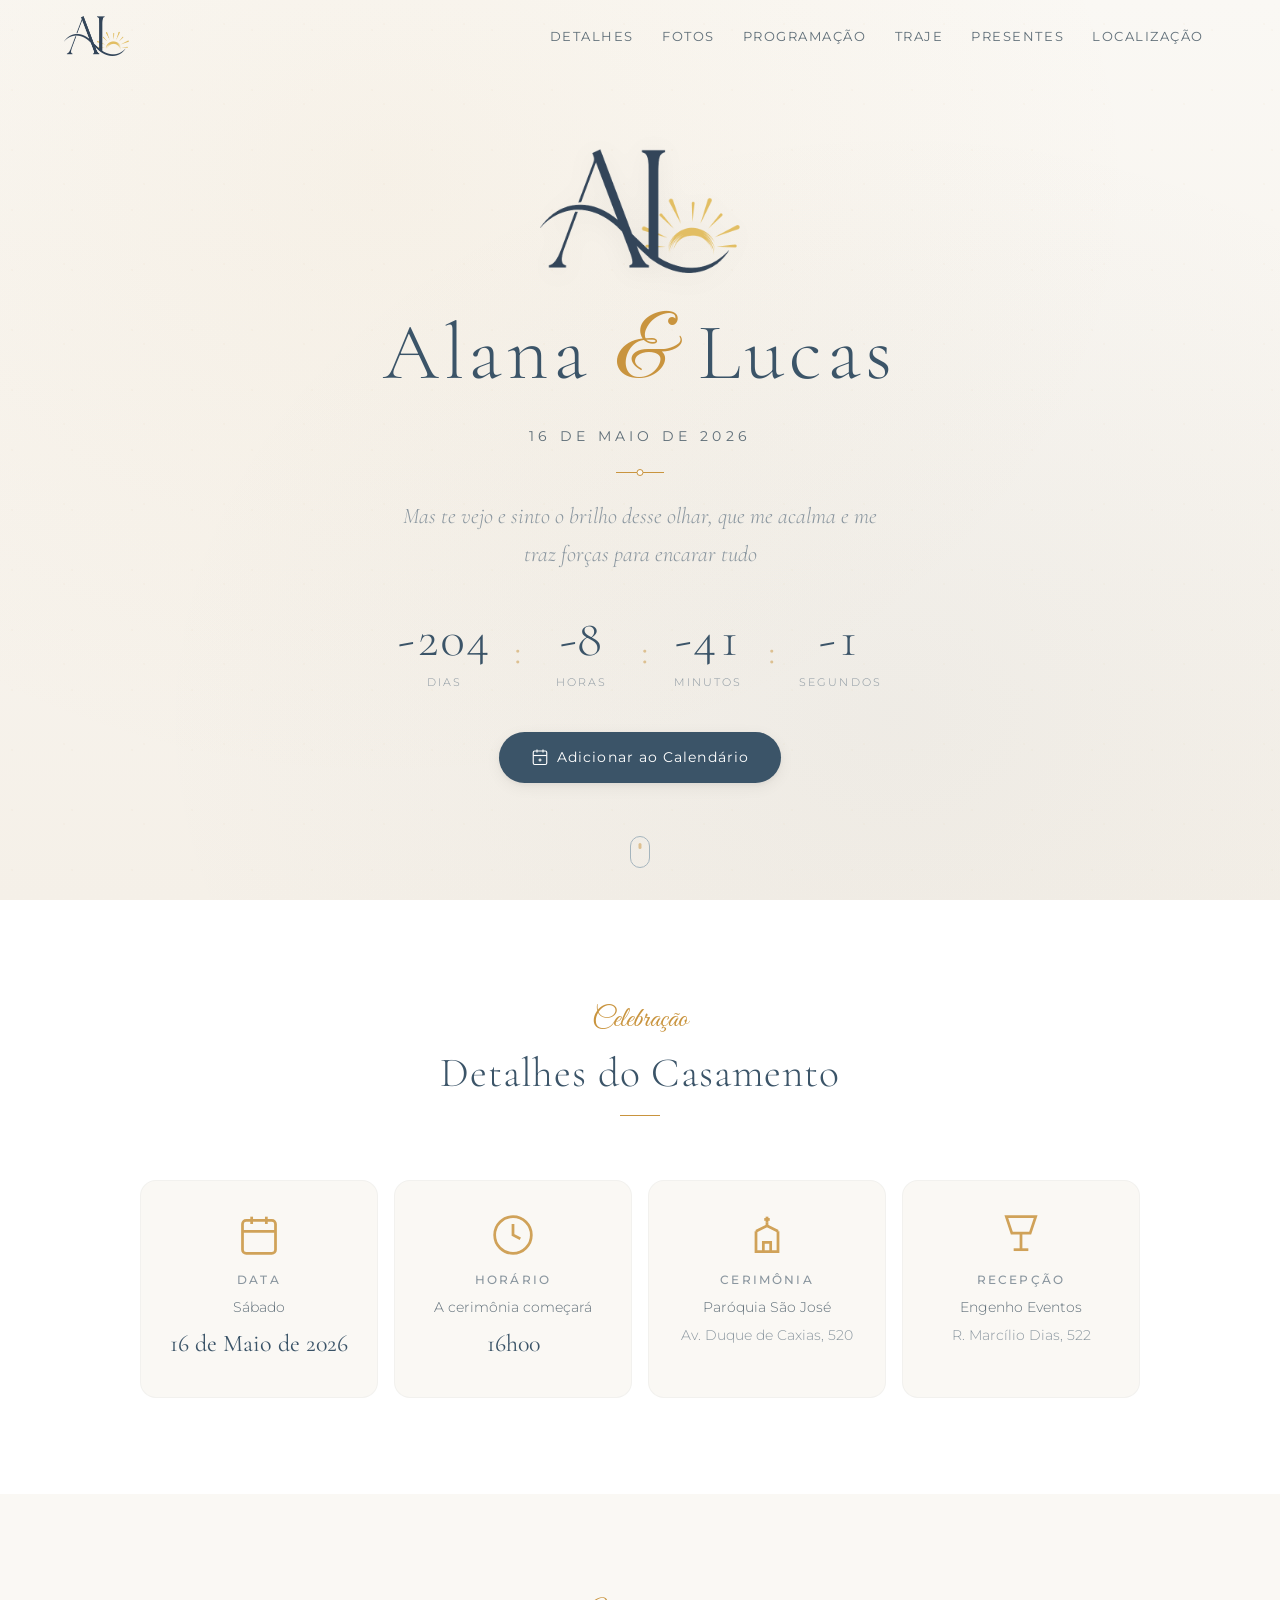
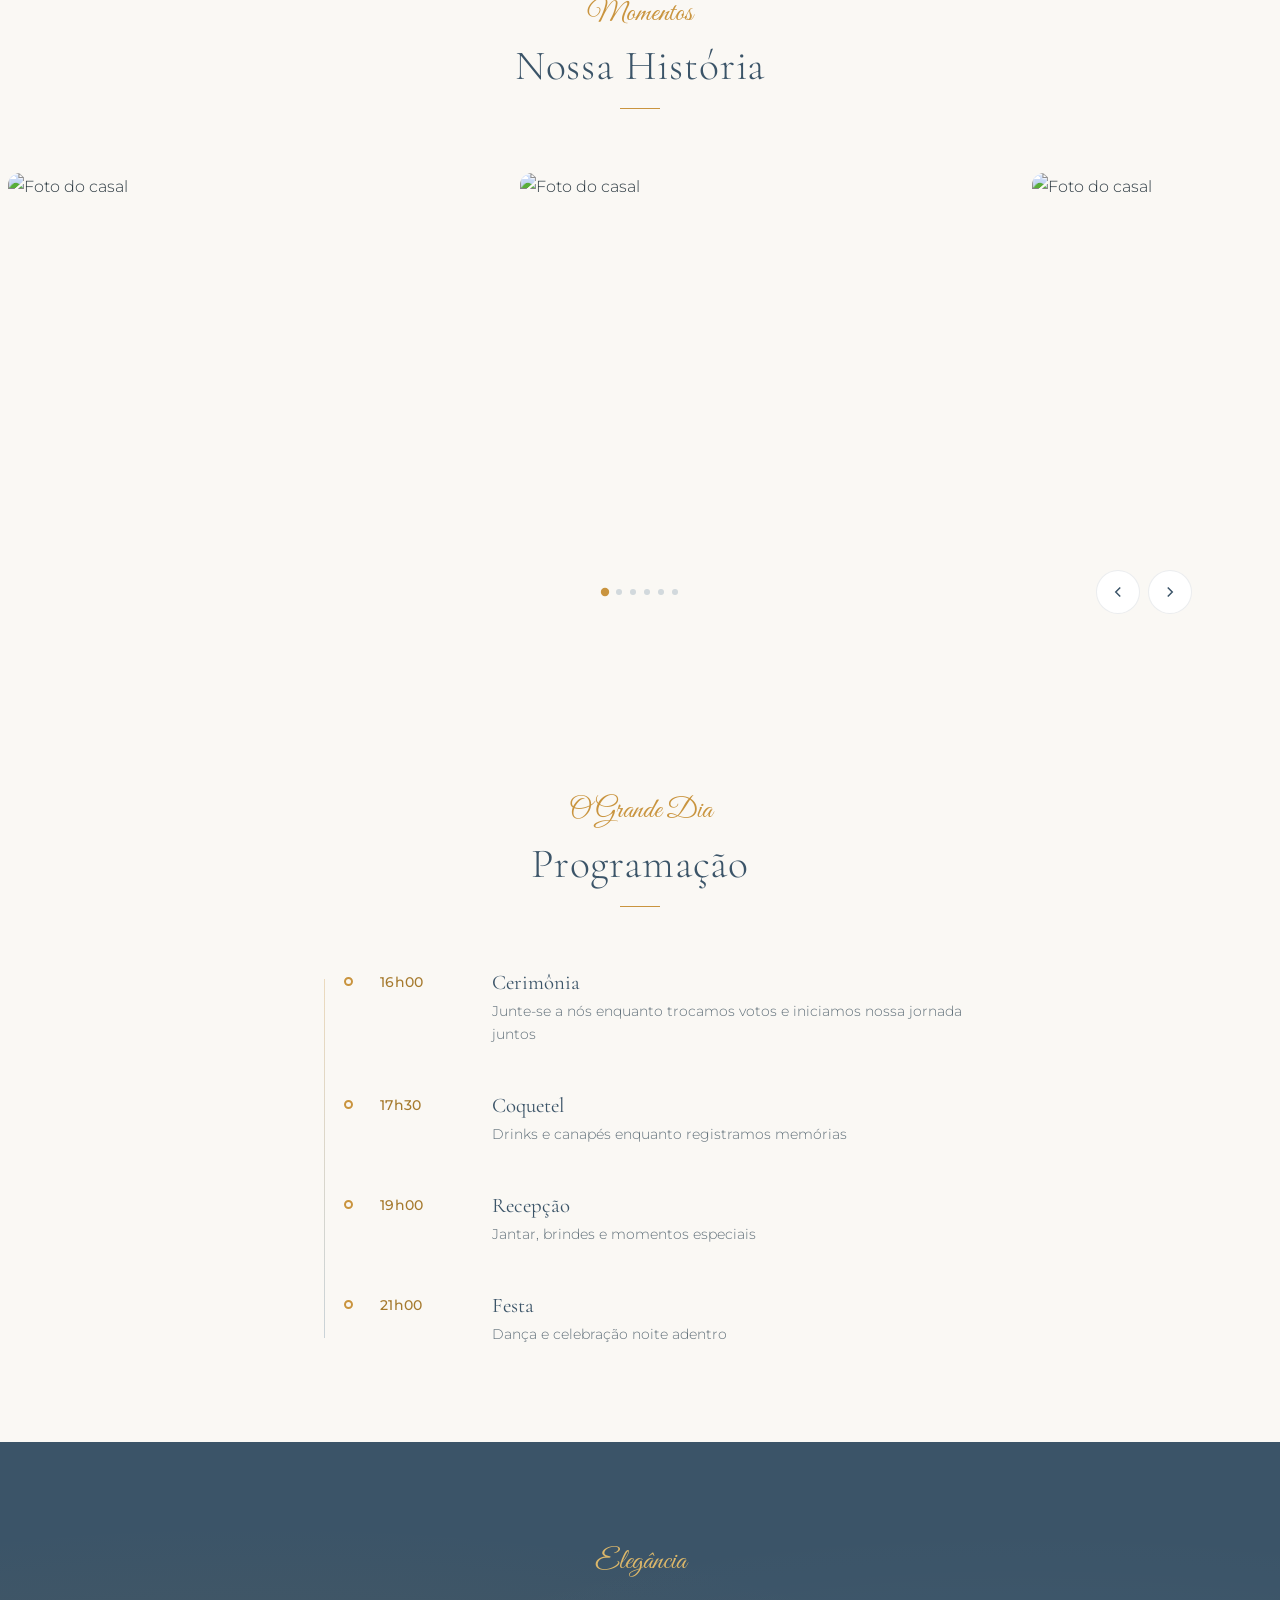
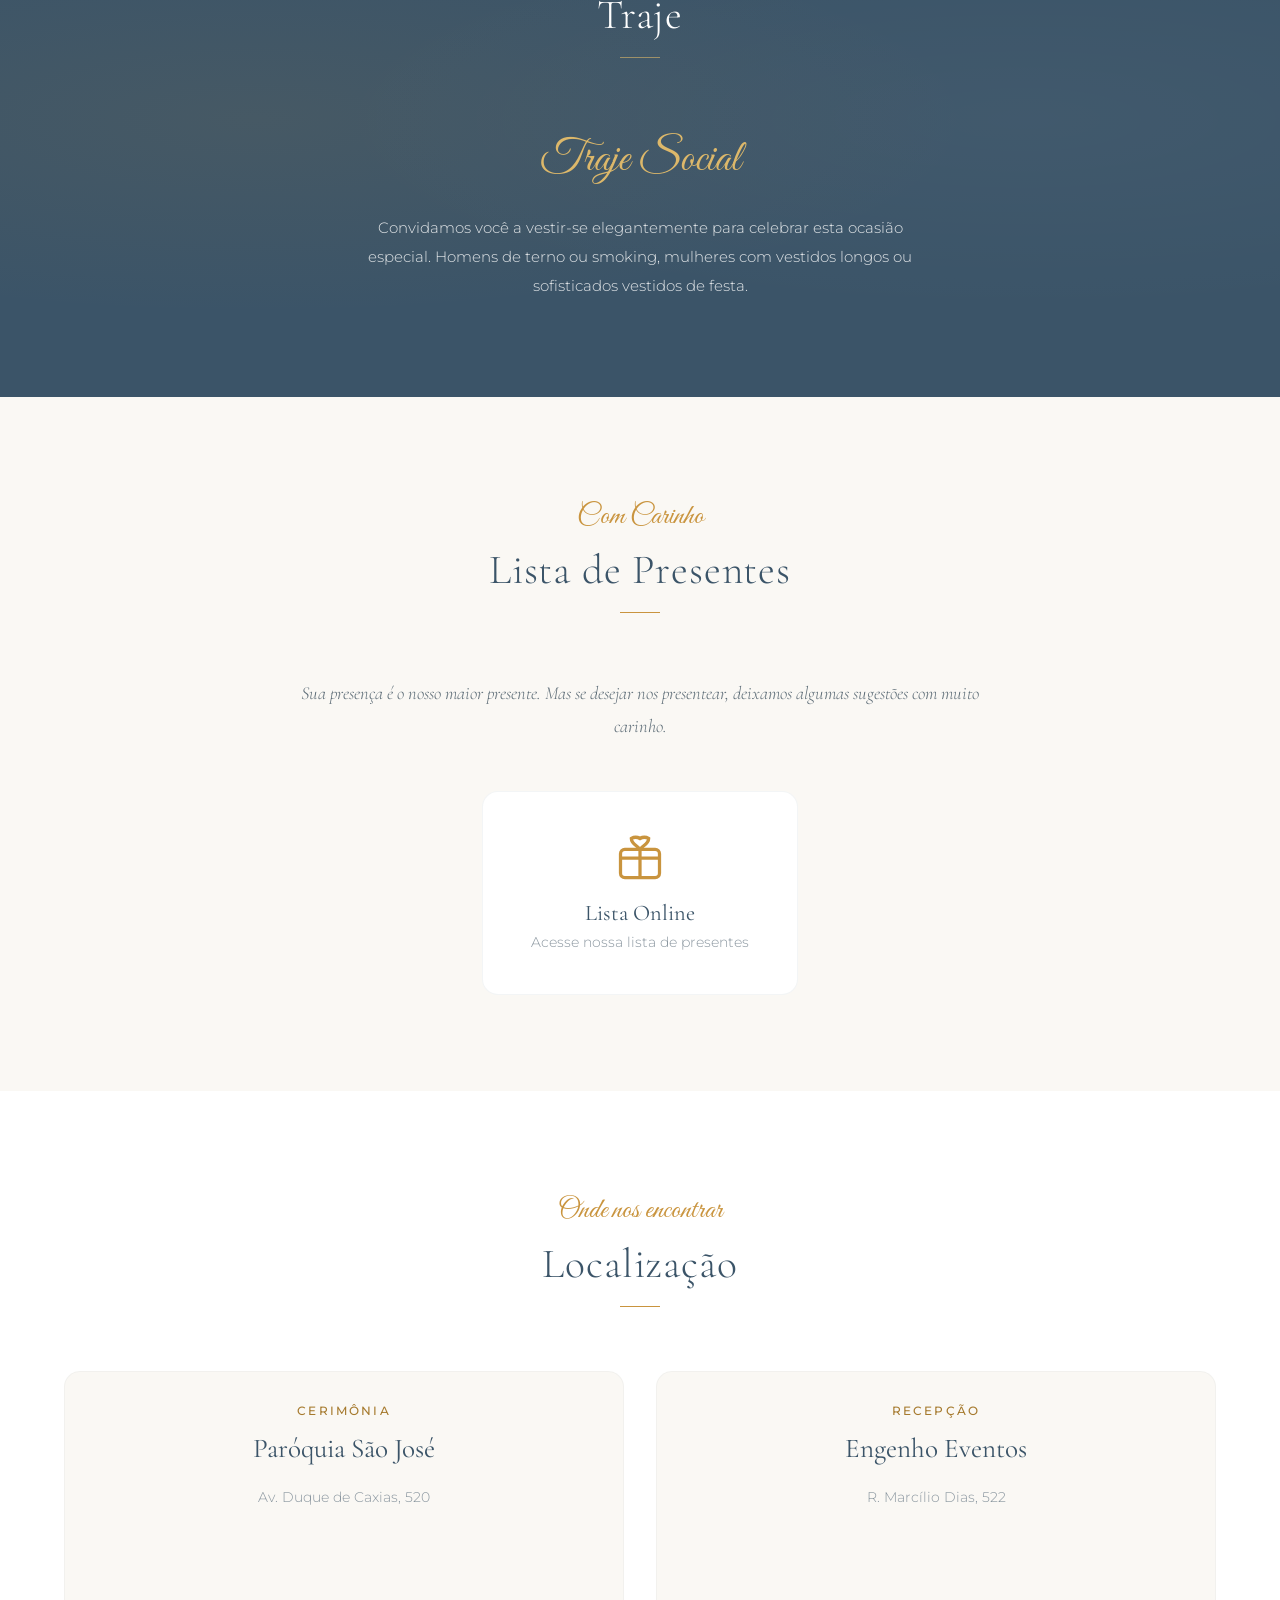
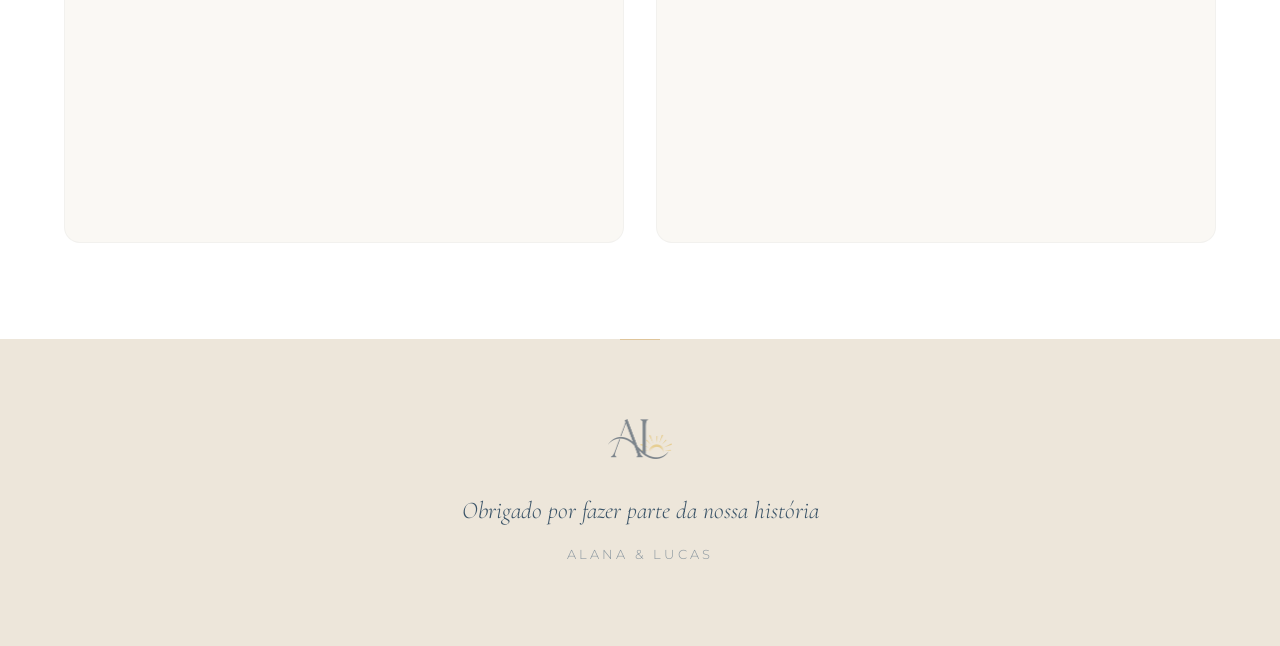
==== commit 2113f165: "enhancements" ====
--- a/index.html
+++ b/index.html
@@ -6,10 +6,10 @@
     <title>Alana & Lucas - Casamento</title>
     <link rel="icon" type="image/png" href="Monograma.png">
 
-    <!-- Google Fonts: Cormorant Garamond for elegance, Montserrat for readability -->
+    <!-- Google Fonts: Great Vibes (script accents) + Cormorant Garamond (headings) + Montserrat (body) -->
     <link rel="preconnect" href="https://fonts.googleapis.com">
     <link rel="preconnect" href="https://fonts.gstatic.com" crossorigin>
-    <link href="https://fonts.googleapis.com/css2?family=Cormorant+Garamond:ital,wght@0,300;0,400;0,500;0,600;1,300;1,400&family=Montserrat:wght@300;400;500&display=swap" rel="stylesheet">
+    <link href="https://fonts.googleapis.com/css2?family=Cormorant+Garamond:ital,wght@0,300;0,400;0,500;0,600;1,300;1,400&family=Great+Vibes&family=Montserrat:wght@300;400;500&display=swap" rel="stylesheet">
 
     <link rel="stylesheet" href="styles.css">
 </head>
@@ -40,20 +40,24 @@
             <img src="Monograma.png" alt="Monograma Alana & Lucas" class="logo">
             <h1 class="couple-names">Alana <span class="ampersand">&</span> Lucas</h1>
             <p class="wedding-date">16 de Maio de 2026</p>
+            <div class="hero-divider"></div>
             <p class="tagline">Mas te vejo e sinto o brilho desse olhar, que me acalma e me traz forças para encarar tudo</p>
             <div class="countdown" id="countdown">
                 <div class="countdown-item">
                     <span class="countdown-value" id="days">000</span>
                     <span class="countdown-label">Dias</span>
                 </div>
+                <span class="countdown-separator">:</span>
                 <div class="countdown-item">
                     <span class="countdown-value" id="hours">00</span>
                     <span class="countdown-label">Horas</span>
                 </div>
+                <span class="countdown-separator">:</span>
                 <div class="countdown-item">
                     <span class="countdown-value" id="minutes">00</span>
                     <span class="countdown-label">Minutos</span>
                 </div>
+                <span class="countdown-separator">:</span>
                 <div class="countdown-item">
                     <span class="countdown-value" id="seconds">00</span>
                     <span class="countdown-label">Segundos</span>
@@ -79,9 +83,12 @@
     <main>
         <!-- Wedding Details Section -->
         <section class="section details" id="details">
-            <h2 class="section-title">Detalhes do Casamento</h2>
+            <div class="section-header reveal">
+                <span class="section-label">Celebração</span>
+                <h2 class="section-title">Detalhes do Casamento</h2>
+            </div>
             <div class="details-grid">
-                <div class="detail-card">
+                <div class="detail-card reveal reveal-delay-1">
                     <div class="detail-icon">
                         <svg viewBox="0 0 24 24" fill="none" stroke="currentColor" stroke-width="1.5">
                             <rect x="3" y="4" width="18" height="18" rx="2" ry="2"></rect>
@@ -94,7 +101,7 @@
                     <p>Sábado</p>
                     <p class="highlight">16 de Maio de 2026</p>
                 </div>
-                <div class="detail-card">
+                <div class="detail-card reveal reveal-delay-2">
                     <div class="detail-icon">
                         <svg viewBox="0 0 24 24" fill="none" stroke="currentColor" stroke-width="1.5">
                             <circle cx="12" cy="12" r="10"></circle>
@@ -105,7 +112,7 @@
                     <p>A cerimônia começará</p>
                     <p class="highlight">16h00</p>
                 </div>
-                <div class="detail-card">
+                <div class="detail-card reveal reveal-delay-3">
                     <div class="detail-icon">
                         <svg viewBox="0 0 24 24" fill="none" stroke="currentColor" stroke-width="1.5">
                             <path d="M12 2v3"></path>
@@ -120,7 +127,7 @@
                     <p>Paróquia São José</p>
                     <p class="address">Av. Duque de Caxias, 520</p>
                 </div>
-                <div class="detail-card">
+                <div class="detail-card reveal reveal-delay-4">
                     <div class="detail-icon">
                         <svg viewBox="0 0 24 24" fill="none" stroke="currentColor" stroke-width="1.5">
                             <path d="M4 2h16l-3 9H7L4 2z"></path>
@@ -137,8 +144,11 @@
 
         <!-- Photo Gallery Section -->
         <section class="section gallery" id="gallery">
-            <h2 class="section-title">Nossa História</h2>
-            <div class="carousel">
+            <div class="section-header reveal">
+                <span class="section-label">Momentos</span>
+                <h2 class="section-title">Nossa História</h2>
+            </div>
+            <div class="carousel reveal">
                 <div class="carousel-container" id="carouselContainer">
                     <div class="carousel-track" id="carouselTrack">
                         <div class="carousel-slide">
@@ -189,30 +199,33 @@
 
         <!-- Schedule Section -->
         <section class="section schedule" id="schedule">
-            <h2 class="section-title">Programação</h2>
+            <div class="section-header reveal">
+                <span class="section-label">O Grande Dia</span>
+                <h2 class="section-title">Programação</h2>
+            </div>
             <div class="timeline">
-                <div class="timeline-item">
+                <div class="timeline-item reveal">
                     <div class="timeline-time">16h00</div>
                     <div class="timeline-content">
                         <h3>Cerimônia</h3>
                         <p>Junte-se a nós enquanto trocamos votos e iniciamos nossa jornada juntos</p>
                     </div>
                 </div>
-                <div class="timeline-item">
+                <div class="timeline-item reveal">
                     <div class="timeline-time">17h30</div>
                     <div class="timeline-content">
                         <h3>Coquetel</h3>
                         <p>Drinks e canapés enquanto registramos memórias</p>
                     </div>
                 </div>
-                <div class="timeline-item">
+                <div class="timeline-item reveal">
                     <div class="timeline-time">19h00</div>
                     <div class="timeline-content">
                         <h3>Recepção</h3>
                         <p>Jantar, brindes e momentos especiais</p>
                     </div>
                 </div>
-                <div class="timeline-item">
+                <div class="timeline-item reveal">
                     <div class="timeline-time">21h00</div>
                     <div class="timeline-content">
                         <h3>Festa</h3>
@@ -224,8 +237,11 @@
 
         <!-- Dress Code Section -->
         <section class="section dresscode" id="dresscode">
-            <h2 class="section-title">Traje</h2>
-            <div class="dresscode-content">
+            <div class="section-header reveal">
+                <span class="section-label" style="color: var(--color-accent-light);">Elegância</span>
+                <h2 class="section-title">Traje</h2>
+            </div>
+            <div class="dresscode-content reveal">
                 <p class="dresscode-main">Traje Social</p>
                 <p class="dresscode-note">Convidamos você a vestir-se elegantemente para celebrar esta ocasião especial. Homens de terno ou smoking, mulheres com vestidos longos ou sofisticados vestidos de festa.</p>
             </div>
@@ -233,11 +249,14 @@
 
         <!-- Gift Registry Section -->
         <section class="section gifts" id="gifts">
-            <h2 class="section-title">Lista de Presentes</h2>
+            <div class="section-header reveal">
+                <span class="section-label">Com Carinho</span>
+                <h2 class="section-title">Lista de Presentes</h2>
+            </div>
             <div class="gifts-content">
-                <p class="gifts-message">Sua presença é o nosso maior presente. Mas se desejar nos presentear, deixamos algumas sugestões com muito carinho.</p>
+                <p class="gifts-message reveal">Sua presença é o nosso maior presente. Mas se desejar nos presentear, deixamos algumas sugestões com muito carinho.</p>
                 <div class="gifts-grid">
-                    <a href="#" class="gift-card" target="_blank" rel="noopener noreferrer">
+                    <a href="#" class="gift-card reveal" target="_blank" rel="noopener noreferrer">
                         <div class="gift-icon">
                             <svg viewBox="0 0 24 24" fill="none" stroke="currentColor" stroke-width="1.5">
                                 <rect x="3" y="8" width="18" height="13" rx="2"></rect>
@@ -255,11 +274,14 @@
 
         <!-- Location Section -->
         <section class="section location" id="location">
-            <h2 class="section-title">Localização</h2>
+            <div class="section-header reveal">
+                <span class="section-label">Onde nos encontrar</span>
+                <h2 class="section-title">Localização</h2>
+            </div>
 
             <div class="location-grid">
                 <!-- Church Location -->
-                <div class="location-item">
+                <div class="location-item reveal">
                     <div class="location-info">
                         <div class="location-venue">
                             <h3>Cerimônia</h3>
@@ -284,7 +306,7 @@
                 </div>
 
                 <!-- Reception Location -->
-                <div class="location-item">
+                <div class="location-item reveal">
                     <div class="location-info">
                         <div class="location-venue">
                             <h3>Recepção</h3>
@@ -334,7 +356,7 @@
 
     <!-- Footer -->
     <footer class="footer">
-        <div class="footer-content">
+        <div class="footer-content reveal">
             <img src="Monograma.png" alt="Alana & Lucas" class="footer-logo">
             <p class="thank-you">Obrigado por fazer parte da nossa história</p>
             <p class="footer-names">Alana & Lucas</p>
@@ -342,12 +364,34 @@
     </footer>
 
     <script>
-        // Back to top button visibility and navbar background
+        // =================================================================
+        // Scroll Reveal (IntersectionObserver)
+        // =================================================================
+        const revealElements = document.querySelectorAll('.reveal');
+        const prefersReducedMotion = window.matchMedia('(prefers-reduced-motion: reduce)').matches;
+
+        if (!prefersReducedMotion) {
+            const revealObserver = new IntersectionObserver((entries) => {
+                entries.forEach(entry => {
+                    if (entry.isIntersecting) {
+                        entry.target.classList.add('revealed');
+                        revealObserver.unobserve(entry.target);
+                    }
+                });
+            }, { threshold: 0.15, rootMargin: '0px 0px -40px 0px' });
+
+            revealElements.forEach(el => revealObserver.observe(el));
+        } else {
+            revealElements.forEach(el => el.classList.add('revealed'));
+        }
+
+        // =================================================================
+        // Back to top & navbar background
+        // =================================================================
         const backToTop = document.getElementById('backToTop');
         const navbar = document.querySelector('.navbar');
-        const heroHeight = document.querySelector('.hero').offsetHeight;
-
-        // Scroll spy for navbar
+
+        // Scroll spy
         const sections = document.querySelectorAll('section[id]');
         const navItems = document.querySelectorAll('.nav-links a');
 
@@ -369,7 +413,6 @@
                 }
             });
 
-            // Remove active class if at top of page (hero section)
             if (window.scrollY < 300) {
                 navItems.forEach(item => item.classList.remove('active'));
             }
@@ -389,9 +432,11 @@
             }
 
             updateActiveNav();
-        });
-
+        }, { passive: true });
+
+        // =================================================================
         // Mobile menu toggle
+        // =================================================================
         const navToggle = document.getElementById('navToggle');
         const navLinks = document.getElementById('navLinks');
 
@@ -400,7 +445,6 @@
             navLinks.classList.toggle('active');
         });
 
-        // Close menu when clicking a link
         navLinks.querySelectorAll('a').forEach(link => {
             link.addEventListener('click', () => {
                 navToggle.classList.remove('active');
@@ -408,7 +452,9 @@
             });
         });
 
+        // =================================================================
         // Countdown timer
+        // =================================================================
         const weddingDate = new Date('2026-05-16T16:00:00').getTime();
 
         function updateCountdown() {
@@ -429,7 +475,9 @@
         updateCountdown();
         setInterval(updateCountdown, 1000);
 
-        // Add to Calendar - Google Calendar direct link
+        // =================================================================
+        // Add to Calendar - Google Calendar
+        // =================================================================
         const eventDetails = {
             title: 'Casamento Alana & Lucas',
             description: 'Cerimônia às 16h na Paróquia São José, seguida de recepção no Engenho Eventos.',
@@ -451,7 +499,9 @@
         });
         document.getElementById('calendarBtn').href = `https://calendar.google.com/calendar/render?${params}`;
 
+        // =================================================================
         // Carousel
+        // =================================================================
         const track = document.getElementById('carouselTrack');
         const slides = track.querySelectorAll('.carousel-slide');
         const prevBtn = document.getElementById('carouselPrev');
@@ -469,7 +519,6 @@
             return Math.max(0, slides.length - Math.floor(visibleSlides));
         }
 
-        // Create dots
         function createDots() {
             dotsContainer.innerHTML = '';
             const maxSlide = getMaxSlide();
@@ -520,7 +569,6 @@
         nextBtn.addEventListener('click', nextSlide);
         prevBtn.addEventListener('click', prevSlide);
 
-        // Auto-advance every 5 seconds
         let autoAdvance = setInterval(nextSlide, 5000);
 
         // Drag functionality
@@ -537,8 +585,8 @@
         carouselContainer.addEventListener('mouseup', dragEnd);
         carouselContainer.addEventListener('mouseleave', dragEnd);
 
-        carouselContainer.addEventListener('touchstart', dragStart);
-        carouselContainer.addEventListener('touchmove', drag);
+        carouselContainer.addEventListener('touchstart', dragStart, { passive: true });
+        carouselContainer.addEventListener('touchmove', drag, { passive: false });
         carouselContainer.addEventListener('touchend', dragEnd);
 
         function dragStart(e) {
@@ -566,7 +614,7 @@
         function dragEnd() {
             if (!isDragging) return;
             isDragging = false;
-            track.style.transition = 'transform 0.5s ease';
+            track.style.transition = 'transform 0.5s cubic-bezier(0.25, 0.1, 0.25, 1)';
 
             const slideWidth = getSlideWidth();
             const movedSlides = Math.round((prevTranslate - currentTranslate) / slideWidth);
@@ -581,27 +629,26 @@
             return e.type.includes('mouse') ? e.pageX : e.touches[0].clientX;
         }
 
+        // =================================================================
         // Photo/Video Modal
+        // =================================================================
         const modal = document.getElementById('photoModal');
         const modalImage = document.getElementById('modalImage');
         const modalVideo = document.getElementById('modalVideo');
         const modalClose = document.getElementById('modalClose');
 
-        // Open modal when clicking a carousel image/video (but not when dragging)
         slides.forEach(slide => {
             slide.addEventListener('click', () => {
                 if (hasDragged) return;
 
                 const videoSrc = slide.dataset.video;
                 if (videoSrc) {
-                    // It's a video slide
                     modalImage.style.display = 'none';
                     modalVideo.style.display = 'block';
                     modalVideo.querySelector('source').src = videoSrc;
                     modalVideo.load();
                     modalVideo.play();
                 } else {
-                    // It's an image slide
                     const img = slide.querySelector('img');
                     const highResSrc = img.src.replace('w=800&h=600', 'w=1600&h=1200');
                     modalVideo.style.display = 'none';
@@ -615,7 +662,6 @@
             });
         });
 
-        // Close modal
         function closeModal() {
             modal.classList.remove('active');
             document.body.style.overflow = '';
--- a/styles.css
+++ b/styles.css
@@ -1,38 +1,80 @@
 /* ==========================================================================
-   Lucas & Alana Wedding - Stylesheet
-   Color palette derived from the monogram logo:
-   - Primary: Deep slate blue (#3d5a73)
-   - Accent: Golden sun (#d4a84b)
-   - Neutrals: Soft creams and whites
-   ========================================================================== */
-
-/* CSS Custom Properties for consistent theming */
+   Alana & Lucas Wedding - Redesigned with UI/UX Pro Max
+   Design System:
+   - Style: Soft UI Evolution (subtle depth, refined shadows, WCAG AA+)
+   - Typography: Great Vibes (script accents) + Cormorant Garamond (headings) + Montserrat (body)
+   - Palette: Deep slate blue + warm gold + soft cream
+   ========================================================================== */
+
 :root {
-    --color-primary: #3d5a73;
-    --color-primary-light: #5a7a94;
-    --color-primary-dark: #2d4459;
-    --color-accent: #d4a84b;
-    --color-accent-light: #e6c77a;
-    --color-cream: #faf8f5;
-    --color-cream-dark: #f0ebe3;
-    --color-text: #3d4a52;
-    --color-text-light: #6b7680;
-    --color-white: #ffffff;
-
+    /* Color System - Semantic Tokens */
+    --color-primary: #3b5468;
+    --color-primary-light: #5a7d96;
+    --color-primary-dark: #2a3f50;
+    --color-primary-rgb: 59, 84, 104;
+
+    --color-accent: #c9943e;
+    --color-accent-light: #ddb86a;
+    --color-accent-dark: #a67a2e;
+    --color-accent-rgb: 201, 148, 62;
+
+    --color-cream: #faf8f4;
+    --color-cream-warm: #f5f0e8;
+    --color-cream-dark: #ede6da;
+
+    --color-surface: #ffffff;
+    --color-surface-elevated: #ffffff;
+
+    --color-text: #2d3a42;
+    --color-text-secondary: #5f6e78;
+    --color-text-muted: #8a969f;
+
+    /* Typography */
+    --font-script: 'Great Vibes', cursive;
     --font-serif: 'Cormorant Garamond', Georgia, serif;
     --font-sans: 'Montserrat', -apple-system, sans-serif;
 
-    --spacing-xs: 0.5rem;
-    --spacing-sm: 1rem;
-    --spacing-md: 2rem;
-    --spacing-lg: 4rem;
-    --spacing-xl: 6rem;
-
-    --transition-smooth: 0.3s ease;
-}
-
-/* ==========================================================================
-   Base Styles
+    /* Spacing Scale (8dp system) */
+    --space-1: 0.25rem;  /* 4px */
+    --space-2: 0.5rem;   /* 8px */
+    --space-3: 0.75rem;  /* 12px */
+    --space-4: 1rem;     /* 16px */
+    --space-6: 1.5rem;   /* 24px */
+    --space-8: 2rem;     /* 32px */
+    --space-10: 2.5rem;  /* 40px */
+    --space-12: 3rem;    /* 48px */
+    --space-16: 4rem;    /* 64px */
+    --space-20: 5rem;    /* 80px */
+    --space-24: 6rem;    /* 96px */
+
+    /* Shadows - Soft UI Evolution */
+    --shadow-sm: 0 1px 3px rgba(0,0,0,0.04), 0 1px 2px rgba(0,0,0,0.06);
+    --shadow-md: 0 4px 16px rgba(0,0,0,0.06), 0 2px 4px rgba(0,0,0,0.04);
+    --shadow-lg: 0 12px 40px rgba(0,0,0,0.08), 0 4px 12px rgba(0,0,0,0.04);
+    --shadow-xl: 0 20px 60px rgba(0,0,0,0.1), 0 8px 20px rgba(0,0,0,0.05);
+    --shadow-glow: 0 0 40px rgba(var(--color-accent-rgb), 0.15);
+
+    /* Transitions */
+    --ease-out: cubic-bezier(0.16, 1, 0.3, 1);
+    --ease-spring: cubic-bezier(0.34, 1.56, 0.64, 1);
+    --duration-fast: 150ms;
+    --duration-normal: 250ms;
+    --duration-slow: 400ms;
+
+    /* Border Radius */
+    --radius-sm: 8px;
+    --radius-md: 12px;
+    --radius-lg: 16px;
+    --radius-xl: 24px;
+    --radius-full: 9999px;
+
+    /* Layout */
+    --container-max: 1200px;
+    --nav-height: 72px;
+}
+
+/* ==========================================================================
+   Reset & Base
    ========================================================================== */
 
 *, *::before, *::after {
@@ -43,8 +85,10 @@
 
 html {
     scroll-behavior: smooth;
-    scroll-padding-top: 70px; /* Offset for fixed navbar */
+    scroll-padding-top: var(--nav-height);
     font-size: 16px;
+    -webkit-font-smoothing: antialiased;
+    -moz-osx-font-smoothing: grayscale;
 }
 
 body {
@@ -53,6 +97,12 @@
     line-height: 1.7;
     color: var(--color-text);
     background-color: var(--color-cream);
+    overflow-x: hidden;
+}
+
+img {
+    max-width: 100%;
+    height: auto;
 }
 
 /* ==========================================================================
@@ -63,6 +113,52 @@
     font-family: var(--font-serif);
     font-weight: 400;
     line-height: 1.2;
+}
+
+.script-text {
+    font-family: var(--font-script);
+    font-weight: 400;
+}
+
+/* ==========================================================================
+   Scroll Reveal Animations
+   ========================================================================== */
+
+.reveal {
+    opacity: 0;
+    transform: translateY(32px);
+    transition: opacity var(--duration-slow) var(--ease-out),
+                transform var(--duration-slow) var(--ease-out);
+}
+
+.reveal.revealed {
+    opacity: 1;
+    transform: translateY(0);
+}
+
+.reveal-delay-1 { transition-delay: 80ms; }
+.reveal-delay-2 { transition-delay: 160ms; }
+.reveal-delay-3 { transition-delay: 240ms; }
+.reveal-delay-4 { transition-delay: 320ms; }
+
+@media (prefers-reduced-motion: reduce) {
+    .reveal {
+        opacity: 1;
+        transform: none;
+        transition: none;
+    }
+
+    .hero-content {
+        animation: none !important;
+    }
+
+    .scroll-indicator span::before {
+        animation: none !important;
+    }
+
+    .countdown-value {
+        transition: none !important;
+    }
 }
 
 /* ==========================================================================
@@ -75,24 +171,25 @@
     left: 0;
     right: 0;
     z-index: 1000;
+    height: var(--nav-height);
     background: transparent;
-    backdrop-filter: none;
-    -webkit-backdrop-filter: none;
-    box-shadow: none;
-    transition: background var(--transition-smooth), box-shadow var(--transition-smooth), backdrop-filter var(--transition-smooth);
+    transition: background var(--duration-normal) var(--ease-out),
+                box-shadow var(--duration-normal) var(--ease-out),
+                backdrop-filter var(--duration-normal) var(--ease-out);
 }
 
 .navbar.scrolled {
-    background: rgba(250, 248, 245, 0.95);
-    backdrop-filter: blur(10px);
-    -webkit-backdrop-filter: blur(10px);
-    box-shadow: 0 1px 0 rgba(61, 90, 115, 0.1);
+    background: rgba(250, 248, 244, 0.92);
+    backdrop-filter: blur(20px);
+    -webkit-backdrop-filter: blur(20px);
+    box-shadow: 0 1px 0 rgba(var(--color-primary-rgb), 0.08);
 }
 
 .nav-content {
-    max-width: 1200px;
+    max-width: var(--container-max);
     margin: 0 auto;
-    padding: var(--spacing-sm) var(--spacing-md);
+    padding: 0 var(--space-6);
+    height: 100%;
     display: flex;
     justify-content: space-between;
     align-items: center;
@@ -107,7 +204,7 @@
 .nav-logo img {
     height: 40px;
     width: auto;
-    transition: opacity var(--transition-smooth);
+    transition: opacity var(--duration-fast);
 }
 
 .nav-logo:hover img {
@@ -117,71 +214,60 @@
 .nav-links {
     display: flex;
     list-style: none;
-    gap: var(--spacing-md);
+    gap: var(--space-1);
 }
 
 .nav-links a {
     font-family: var(--font-sans);
-    font-size: 0.85rem;
+    font-size: 0.8rem;
     font-weight: 400;
-    color: var(--color-text);
+    color: var(--color-text-secondary);
     text-decoration: none;
     text-transform: uppercase;
-    letter-spacing: 0.1em;
-    padding: var(--spacing-xs) 0;
-    position: relative;
-    transition: color var(--transition-smooth);
-}
-
-.nav-links a::after {
-    content: '';
-    position: absolute;
-    bottom: 0;
-    left: 0;
-    width: 0;
-    height: 1px;
-    background: var(--color-accent);
-    transition: width var(--transition-smooth);
+    letter-spacing: 0.12em;
+    padding: var(--space-2) var(--space-3);
+    border-radius: var(--radius-full);
+    position: relative;
+    transition: color var(--duration-fast),
+                background var(--duration-fast);
+    cursor: pointer;
 }
 
 .nav-links a:hover {
     color: var(--color-primary);
-}
-
-.nav-links a:hover::after {
-    width: 100%;
+    background: rgba(var(--color-primary-rgb), 0.06);
 }
 
 .nav-links a.active {
     color: var(--color-primary);
-}
-
-.nav-links a.active::after {
-    width: 100%;
-}
-
-/* Hamburger button - hidden on desktop */
+    background: rgba(var(--color-primary-rgb), 0.08);
+}
+
+/* Hamburger */
 .nav-toggle {
     display: none;
     flex-direction: column;
     justify-content: center;
-    gap: 5px;
+    gap: 6px;
     background: none;
     border: none;
     cursor: pointer;
-    padding: var(--spacing-xs);
+    padding: var(--space-2);
     z-index: 1001;
+    min-width: 44px;
+    min-height: 44px;
 }
 
 .nav-toggle span {
     display: block;
-    width: 24px;
-    height: 2px;
+    width: 22px;
+    height: 1.5px;
     background: var(--color-primary);
-    transition: transform var(--transition-smooth), opacity var(--transition-smooth);
-}
-
-/* Hamburger animation when open */
+    border-radius: 2px;
+    transition: transform var(--duration-normal) var(--ease-out),
+                opacity var(--duration-fast);
+}
+
 .nav-toggle.active span:nth-child(1) {
     transform: rotate(45deg) translate(5px, 5px);
 }
@@ -194,30 +280,26 @@
     transform: rotate(-45deg) translate(5px, -5px);
 }
 
-/* Mobile styles */
-@media (max-width: 600px) {
+/* Mobile Nav */
+@media (max-width: 768px) {
     .nav-toggle {
         display: flex;
-    }
-
-    .nav-content {
-        justify-content: space-between;
     }
 
     .nav-links {
         position: fixed;
         top: 0;
         right: -100%;
-        width: 70%;
-        max-width: 300px;
-        height: 100vh;
+        width: 75%;
+        max-width: 320px;
+        height: 100dvh;
         background: var(--color-cream);
         flex-direction: column;
         align-items: center;
         justify-content: center;
-        gap: var(--spacing-lg);
-        box-shadow: -4px 0 20px rgba(61, 90, 115, 0.1);
-        transition: right var(--transition-smooth);
+        gap: var(--space-4);
+        box-shadow: -8px 0 40px rgba(0, 0, 0, 0.08);
+        transition: right var(--duration-normal) var(--ease-out);
     }
 
     .nav-links.active {
@@ -225,190 +307,268 @@
     }
 
     .nav-links a {
-        font-size: 1.1rem;
+        font-size: 1rem;
+        padding: var(--space-3) var(--space-6);
     }
 }
 
 /* ==========================================================================
    Hero Section
-   Full viewport height with centered content
    ========================================================================== */
 
 .hero {
-    min-height: 100vh;
+    min-height: 100dvh;
     display: flex;
     flex-direction: column;
     justify-content: center;
     align-items: center;
     text-align: center;
-    background: linear-gradient(
-        180deg,
-        var(--color-cream) 0%,
-        var(--color-cream-dark) 100%
-    );
-    padding: var(--spacing-lg) var(--spacing-md);
-    position: relative;
+    padding: var(--space-24) var(--space-6) var(--space-16);
+    position: relative;
+    background:
+        radial-gradient(ellipse at 30% 20%, rgba(var(--color-accent-rgb), 0.06) 0%, transparent 60%),
+        radial-gradient(ellipse at 70% 80%, rgba(var(--color-primary-rgb), 0.04) 0%, transparent 60%),
+        linear-gradient(180deg, var(--color-cream) 0%, var(--color-cream-warm) 100%);
+}
+
+.hero::before {
+    content: '';
+    position: absolute;
+    top: 0;
+    left: 0;
+    right: 0;
+    bottom: 0;
+    background-image:
+        radial-gradient(circle at 20% 50%, rgba(var(--color-accent-rgb), 0.03) 1px, transparent 1px),
+        radial-gradient(circle at 80% 30%, rgba(var(--color-accent-rgb), 0.03) 1px, transparent 1px);
+    background-size: 60px 60px, 80px 80px;
+    pointer-events: none;
 }
 
 .hero-content {
-    animation: fadeInUp 1.2s ease-out;
+    position: relative;
+    z-index: 1;
+    animation: heroFadeIn 1.4s var(--ease-out);
 }
 
 .logo {
-    width: 180px;
+    width: 160px;
     height: auto;
-    margin-bottom: var(--spacing-md);
+    margin-bottom: var(--space-6);
+    filter: drop-shadow(0 4px 12px rgba(0,0,0,0.06));
 }
 
 .couple-names {
-    font-size: clamp(2.5rem, 8vw, 4.5rem);
+    font-size: clamp(2.8rem, 9vw, 5rem);
     color: var(--color-primary);
-    letter-spacing: 0.1em;
-    margin-bottom: var(--spacing-sm);
+    letter-spacing: 0.06em;
+    margin-bottom: var(--space-3);
+    font-weight: 300;
 }
 
 .ampersand {
-    font-style: italic;
+    font-family: var(--font-script);
     color: var(--color-accent);
-    font-weight: 300;
+    font-weight: 400;
+    font-size: 1.1em;
+    display: inline-block;
+    transform: translateY(-0.05em);
 }
 
 .wedding-date {
     font-family: var(--font-sans);
-    font-size: 1.1rem;
+    font-size: 0.9rem;
     font-weight: 400;
-    letter-spacing: 0.25em;
+    letter-spacing: 0.3em;
     text-transform: uppercase;
-    color: var(--color-primary-light);
-    margin-bottom: var(--spacing-sm);
+    color: var(--color-text-secondary);
+    margin-bottom: var(--space-6);
 }
 
 .tagline {
     font-family: var(--font-serif);
-    font-size: 1.3rem;
+    font-size: clamp(1.1rem, 2.5vw, 1.4rem);
     font-style: italic;
-    color: var(--color-text-light);
-    max-width: 500px;
+    color: var(--color-text-muted);
+    max-width: 480px;
     margin: 0 auto;
-    line-height: 1.6;
+    line-height: 1.7;
+    font-weight: 300;
+}
+
+/* Decorative divider */
+.hero-divider {
+    width: 48px;
+    height: 1px;
+    background: var(--color-accent);
+    margin: var(--space-6) auto;
+    position: relative;
+}
+
+.hero-divider::before {
+    content: '';
+    position: absolute;
+    top: -3px;
+    left: 50%;
+    transform: translateX(-50%);
+    width: 7px;
+    height: 7px;
+    border: 1px solid var(--color-accent);
+    border-radius: 50%;
+    background: var(--color-cream);
 }
 
 /* Countdown Timer */
 .countdown {
     display: flex;
     justify-content: center;
-    gap: var(--spacing-md);
-    margin-top: var(--spacing-lg);
+    gap: var(--space-6);
+    margin-top: var(--space-10);
 }
 
 .countdown-item {
     display: flex;
     flex-direction: column;
     align-items: center;
-    min-width: 70px;
+    min-width: 72px;
 }
 
 .countdown-value {
     font-family: var(--font-serif);
-    font-size: clamp(2rem, 6vw, 3rem);
-    font-weight: 400;
+    font-size: clamp(2.2rem, 6vw, 3.2rem);
+    font-weight: 300;
     color: var(--color-primary);
     line-height: 1;
+    font-variant-numeric: tabular-nums;
+}
+
+.countdown-separator {
+    font-family: var(--font-serif);
+    font-size: clamp(1.8rem, 4vw, 2.4rem);
+    color: var(--color-accent);
+    opacity: 0.5;
+    align-self: flex-start;
+    padding-top: 0.15em;
+    font-weight: 300;
 }
 
 .countdown-label {
     font-family: var(--font-sans);
-    font-size: 0.75rem;
+    font-size: 0.7rem;
     text-transform: uppercase;
-    letter-spacing: 0.15em;
-    color: var(--color-text-light);
-    margin-top: var(--spacing-xs);
-}
-
-/* Add to Calendar */
+    letter-spacing: 0.18em;
+    color: var(--color-text-muted);
+    margin-top: var(--space-2);
+}
+
+/* Add to Calendar Button */
 .calendar-btn {
     display: inline-flex;
     align-items: center;
-    gap: var(--spacing-xs);
-    margin-top: var(--spacing-lg);
-    padding: 0.75rem 1.5rem;
+    gap: var(--space-2);
+    margin-top: var(--space-10);
+    padding: 0.875rem 2rem;
     background: var(--color-primary);
-    color: var(--color-white);
+    color: #fff;
     text-decoration: none;
     border: none;
-    border-radius: 50px;
+    border-radius: var(--radius-full);
     font-family: var(--font-sans);
-    font-size: 0.9rem;
+    font-size: 0.85rem;
     font-weight: 400;
-    letter-spacing: 0.05em;
+    letter-spacing: 0.08em;
     cursor: pointer;
-    transition: background var(--transition-smooth), transform var(--transition-smooth);
+    transition: background var(--duration-normal) var(--ease-out),
+                transform var(--duration-normal) var(--ease-spring),
+                box-shadow var(--duration-normal) var(--ease-out);
+    box-shadow: var(--shadow-md);
 }
 
 .calendar-btn:hover {
     background: var(--color-primary-dark);
     transform: translateY(-2px);
+    box-shadow: var(--shadow-lg);
+}
+
+.calendar-btn:active {
+    transform: translateY(0) scale(0.98);
 }
 
 .calendar-btn svg {
-    width: 20px;
-    height: 20px;
-}
-
-/* Scroll indicator animation */
+    width: 18px;
+    height: 18px;
+}
+
+/* Scroll Indicator */
 .scroll-indicator {
     position: absolute;
-    bottom: var(--spacing-md);
+    bottom: var(--space-8);
     left: 50%;
     transform: translateX(-50%);
+    opacity: 0.5;
 }
 
 .scroll-indicator span {
     display: block;
-    width: 24px;
-    height: 40px;
-    border: 2px solid var(--color-primary-light);
-    border-radius: 12px;
+    width: 20px;
+    height: 32px;
+    border: 1.5px solid var(--color-primary-light);
+    border-radius: 10px;
     position: relative;
 }
 
 .scroll-indicator span::before {
     content: '';
     position: absolute;
-    top: 8px;
+    top: 6px;
     left: 50%;
-    width: 4px;
-    height: 8px;
+    width: 3px;
+    height: 6px;
     background: var(--color-accent);
     border-radius: 2px;
     transform: translateX(-50%);
-    animation: scrollBounce 2s infinite;
-}
-
-/* ==========================================================================
-   Section Base Styles
+    animation: scrollBounce 2.5s var(--ease-out) infinite;
+}
+
+/* ==========================================================================
+   Section Base
    ========================================================================== */
 
 .section {
-    padding: var(--spacing-xl) var(--spacing-md);
+    padding: var(--space-24) var(--space-6);
+    position: relative;
+}
+
+.section-header {
+    text-align: center;
+    margin-bottom: var(--space-16);
+}
+
+.section-label {
+    font-family: var(--font-script);
+    font-size: clamp(1.4rem, 3vw, 1.8rem);
+    color: var(--color-accent);
+    display: block;
+    margin-bottom: var(--space-1);
 }
 
 .section-title {
-    font-size: clamp(1.8rem, 5vw, 2.5rem);
+    font-size: clamp(1.8rem, 4.5vw, 2.6rem);
     color: var(--color-primary);
     text-align: center;
-    margin-bottom: var(--spacing-lg);
-    position: relative;
-}
-
-/* Decorative line under section titles */
+    margin-bottom: var(--space-16);
+    position: relative;
+    font-weight: 300;
+    letter-spacing: 0.02em;
+}
+
 .section-title::after {
     content: '';
     display: block;
-    width: 60px;
-    height: 2px;
+    width: 40px;
+    height: 1px;
     background: var(--color-accent);
-    margin: var(--spacing-sm) auto 0;
+    margin: var(--space-4) auto 0;
 }
 
 /* ==========================================================================
@@ -416,34 +576,38 @@
    ========================================================================== */
 
 .details {
-    background-color: var(--color-white);
+    background-color: var(--color-surface);
 }
 
 .details-grid {
     display: grid;
     grid-template-columns: 1fr;
-    gap: var(--spacing-md);
+    gap: var(--space-4);
     max-width: 1000px;
     margin: 0 auto;
 }
 
 .detail-card {
     text-align: center;
-    padding: var(--spacing-md);
+    padding: var(--space-8) var(--space-6);
     background: var(--color-cream);
-    border-radius: 8px;
-    transition: transform var(--transition-smooth);
+    border-radius: var(--radius-lg);
+    transition: transform var(--duration-normal) var(--ease-spring),
+                box-shadow var(--duration-normal) var(--ease-out);
+    border: 1px solid rgba(var(--color-primary-rgb), 0.04);
 }
 
 .detail-card:hover {
     transform: translateY(-4px);
+    box-shadow: var(--shadow-md);
 }
 
 .detail-icon {
-    width: 48px;
-    height: 48px;
-    margin: 0 auto var(--spacing-sm);
+    width: 44px;
+    height: 44px;
+    margin: 0 auto var(--space-4);
     color: var(--color-accent);
+    opacity: 0.85;
 }
 
 .detail-icon svg {
@@ -452,32 +616,36 @@
 }
 
 .detail-card h3 {
-    font-size: 1.2rem;
-    color: var(--color-primary);
-    margin-bottom: var(--spacing-xs);
+    font-size: 0.75rem;
+    font-family: var(--font-sans);
+    color: var(--color-text-muted);
+    margin-bottom: var(--space-2);
     text-transform: uppercase;
-    letter-spacing: 0.1em;
+    letter-spacing: 0.18em;
+    font-weight: 500;
 }
 
 .detail-card p {
-    color: var(--color-text-light);
-    font-size: 0.95rem;
+    color: var(--color-text-secondary);
+    font-size: 0.9rem;
 }
 
 .detail-card .highlight {
     font-family: var(--font-serif);
-    font-size: 1.3rem;
+    font-size: 1.5rem;
     color: var(--color-primary);
-    margin-top: var(--spacing-xs);
+    margin-top: var(--space-1);
+    font-weight: 400;
 }
 
 .detail-card .address {
     font-size: 0.85rem;
-    margin-top: var(--spacing-xs);
-}
-
-/* ==========================================================================
-   Photo Gallery Section - Carousel
+    margin-top: var(--space-1);
+    color: var(--color-text-muted);
+}
+
+/* ==========================================================================
+   Photo Gallery - Carousel
    ========================================================================== */
 
 .gallery {
@@ -493,7 +661,6 @@
 
 .carousel-container {
     overflow: hidden;
-    flex: 1;
     cursor: grab;
 }
 
@@ -508,7 +675,6 @@
     will-change: transform;
     -webkit-backface-visibility: hidden;
     backface-visibility: hidden;
-    transform: translateZ(0);
 }
 
 .carousel-track img {
@@ -519,12 +685,10 @@
 .carousel-slide {
     min-width: 40%;
     aspect-ratio: 4/3;
-    padding: 0 var(--spacing-xs);
+    padding: 0 var(--space-2);
     box-sizing: border-box;
     overflow: hidden;
-    border-radius: 8px;
-    -webkit-backface-visibility: hidden;
-    backface-visibility: hidden;
+    border-radius: var(--radius-md);
 }
 
 @media (max-width: 768px) {
@@ -537,14 +701,14 @@
     width: 100%;
     height: 100%;
     object-fit: cover;
-    border-radius: 8px;
+    border-radius: var(--radius-md);
     cursor: pointer;
-    transition: transform 0.4s ease, opacity var(--transition-smooth);
+    transition: transform 0.6s var(--ease-out),
+                filter var(--duration-normal) var(--ease-out);
 }
 
 .carousel-slide img:hover {
-    transform: scale(1.05);
-    opacity: 0.95;
+    transform: scale(1.03);
 }
 
 .carousel-slide-video {
@@ -556,27 +720,29 @@
     top: 50%;
     left: 50%;
     transform: translate(-50%, -50%);
-    width: 70px;
-    height: 70px;
-    background: rgba(255, 255, 255, 0.9);
+    width: 64px;
+    height: 64px;
+    background: rgba(255, 255, 255, 0.92);
     border-radius: 50%;
     display: flex;
     align-items: center;
     justify-content: center;
     color: var(--color-primary);
-    transition: transform var(--transition-smooth), background var(--transition-smooth);
+    transition: transform var(--duration-normal) var(--ease-spring),
+                box-shadow var(--duration-normal) var(--ease-out);
     pointer-events: none;
+    box-shadow: var(--shadow-lg);
 }
 
 .play-icon svg {
-    width: 32px;
-    height: 32px;
-    margin-left: 4px;
+    width: 28px;
+    height: 28px;
+    margin-left: 3px;
 }
 
 .carousel-slide-video:hover .play-icon {
-    transform: translate(-50%, -50%) scale(1.1);
-    background: var(--color-white);
+    transform: translate(-50%, -50%) scale(1.08);
+    box-shadow: var(--shadow-xl);
 }
 
 .carousel-controls {
@@ -584,21 +750,21 @@
     display: flex;
     justify-content: center;
     align-items: center;
-    max-width: 1200px;
-    margin: var(--spacing-md) auto 0;
-    padding: 0 var(--spacing-md);
+    max-width: var(--container-max);
+    margin: var(--space-8) auto 0;
+    padding: 0 var(--space-6);
 }
 
 .carousel-dots {
     display: flex;
-    gap: var(--spacing-xs);
+    gap: var(--space-2);
 }
 
 .carousel-buttons {
     position: absolute;
-    right: var(--spacing-md);
-    display: flex;
-    gap: var(--spacing-xs);
+    right: var(--space-6);
+    display: flex;
+    gap: var(--space-2);
 }
 
 @media (max-width: 768px) {
@@ -611,58 +777,66 @@
     display: flex;
     align-items: center;
     justify-content: center;
-    width: 40px;
-    height: 40px;
-    background: var(--color-white);
-    border: none;
+    width: 44px;
+    height: 44px;
+    background: var(--color-surface);
+    border: 1px solid rgba(var(--color-primary-rgb), 0.1);
     border-radius: 50%;
     color: var(--color-primary);
     cursor: pointer;
-    box-shadow: 0 2px 10px rgba(61, 90, 115, 0.15);
-    transition: background var(--transition-smooth), transform var(--transition-smooth);
+    transition: background var(--duration-fast),
+                color var(--duration-fast),
+                transform var(--duration-normal) var(--ease-spring),
+                border-color var(--duration-fast);
 }
 
 .carousel-btn:hover {
     background: var(--color-primary);
-    color: var(--color-white);
-    transform: scale(1.1);
+    color: #fff;
+    border-color: var(--color-primary);
+    transform: scale(1.08);
 }
 
 .carousel-btn svg {
-    width: 20px;
-    height: 20px;
+    width: 18px;
+    height: 18px;
 }
 
 .carousel-dot {
-    width: 10px;
-    height: 10px;
+    width: 6px;
+    height: 6px;
     border-radius: 50%;
     background: var(--color-primary-light);
-    opacity: 0.3;
+    opacity: 0.25;
     cursor: pointer;
-    transition: opacity var(--transition-smooth), background var(--transition-smooth);
+    transition: opacity var(--duration-fast),
+                transform var(--duration-normal) var(--ease-spring),
+                background var(--duration-fast);
 }
 
 .carousel-dot.active {
     opacity: 1;
     background: var(--color-accent);
-}
-
-/* Photo Modal */
+    transform: scale(1.4);
+}
+
+/* Photo/Video Modal */
 .modal {
     position: fixed;
     top: 0;
     left: 0;
     width: 100%;
     height: 100%;
-    background: rgba(0, 0, 0, 0.95);
+    background: rgba(0, 0, 0, 0.92);
     display: flex;
     align-items: center;
     justify-content: center;
     z-index: 2000;
     opacity: 0;
     visibility: hidden;
-    transition: opacity var(--transition-smooth), visibility var(--transition-smooth);
+    transition: opacity var(--duration-normal) var(--ease-out),
+                visibility var(--duration-normal);
+    backdrop-filter: blur(8px);
 }
 
 .modal.active {
@@ -674,9 +848,9 @@
     max-width: 90%;
     max-height: 90vh;
     object-fit: contain;
-    border-radius: 4px;
-    transform: scale(0.9);
-    transition: transform var(--transition-smooth);
+    border-radius: var(--radius-sm);
+    transform: scale(0.92);
+    transition: transform var(--duration-slow) var(--ease-spring);
 }
 
 .modal.active .modal-image {
@@ -685,37 +859,40 @@
 
 .modal-close {
     position: absolute;
-    top: var(--spacing-md);
-    right: var(--spacing-md);
+    top: var(--space-6);
+    right: var(--space-6);
     width: 48px;
     height: 48px;
-    background: transparent;
+    background: rgba(255, 255, 255, 0.1);
     border: none;
-    color: var(--color-white);
+    border-radius: 50%;
+    color: #fff;
     cursor: pointer;
-    transition: transform var(--transition-smooth), opacity var(--transition-smooth);
-    opacity: 0.8;
+    transition: background var(--duration-fast),
+                transform var(--duration-normal) var(--ease-spring);
+    display: flex;
+    align-items: center;
+    justify-content: center;
 }
 
 .modal-close:hover {
-    transform: scale(1.1);
-    opacity: 1;
+    background: rgba(255, 255, 255, 0.2);
+    transform: scale(1.08);
 }
 
 .modal-close svg {
-    width: 32px;
-    height: 32px;
+    width: 24px;
+    height: 24px;
 }
 
 .modal-video {
     max-width: 90%;
     max-height: 90vh;
-    border-radius: 4px;
-}
-
-
-/* ==========================================================================
-   Schedule / Timeline Section
+    border-radius: var(--radius-sm);
+}
+
+/* ==========================================================================
+   Schedule / Timeline
    ========================================================================== */
 
 .schedule {
@@ -728,101 +905,125 @@
     position: relative;
 }
 
-/* Vertical line connecting timeline items */
 .timeline::before {
     content: '';
     position: absolute;
     left: 0;
-    top: 0;
-    bottom: 0;
-    width: 2px;
+    top: 8px;
+    bottom: 8px;
+    width: 1px;
     background: linear-gradient(
         180deg,
         var(--color-accent) 0%,
         var(--color-primary-light) 100%
     );
+    opacity: 0.3;
 }
 
 .timeline-item {
     display: flex;
-    gap: var(--spacing-md);
-    padding-bottom: var(--spacing-lg);
-    position: relative;
-    padding-left: var(--spacing-md);
+    gap: var(--space-6);
+    padding-bottom: var(--space-12);
+    position: relative;
+    padding-left: var(--space-8);
 }
 
 .timeline-item:last-child {
     padding-bottom: 0;
 }
 
-/* Timeline dot */
 .timeline-item::before {
     content: '';
     position: absolute;
-    left: -5px;
-    top: 0;
-    width: 12px;
-    height: 12px;
-    background: var(--color-accent);
+    left: -4px;
+    top: 6px;
+    width: 9px;
+    height: 9px;
+    background: var(--color-cream);
+    border: 2px solid var(--color-accent);
     border-radius: 50%;
-    border: 3px solid var(--color-cream);
+    z-index: 1;
 }
 
 .timeline-time {
     font-family: var(--font-sans);
-    font-size: 0.9rem;
+    font-size: 0.85rem;
     font-weight: 500;
-    color: var(--color-accent);
+    color: var(--color-accent-dark);
     white-space: nowrap;
-    min-width: 80px;
+    min-width: 64px;
+    letter-spacing: 0.02em;
 }
 
 .timeline-content h3 {
     font-size: 1.3rem;
     color: var(--color-primary);
-    margin-bottom: var(--spacing-xs);
+    margin-bottom: var(--space-1);
+    font-weight: 400;
 }
 
 .timeline-content p {
-    color: var(--color-text-light);
-    font-size: 0.95rem;
-}
-
-/* ==========================================================================
-   Dress Code Section
+    color: var(--color-text-secondary);
+    font-size: 0.9rem;
+    line-height: 1.6;
+}
+
+/* ==========================================================================
+   Dress Code
    ========================================================================== */
 
 .dresscode {
     background: var(--color-primary);
-    color: var(--color-white);
+    color: #fff;
     text-align: center;
+    position: relative;
+    overflow: hidden;
+}
+
+.dresscode::before {
+    content: '';
+    position: absolute;
+    top: 0;
+    left: 0;
+    right: 0;
+    bottom: 0;
+    background:
+        radial-gradient(ellipse at 20% 50%, rgba(var(--color-accent-rgb), 0.08) 0%, transparent 50%),
+        radial-gradient(ellipse at 80% 50%, rgba(255, 255, 255, 0.03) 0%, transparent 50%);
+    pointer-events: none;
 }
 
 .dresscode .section-title {
-    color: var(--color-white);
+    color: #fff;
+}
+
+.dresscode .section-title::after {
+    background: var(--color-accent-light);
+    opacity: 0.6;
 }
 
 .dresscode-content {
-    max-width: 600px;
+    max-width: 560px;
     margin: 0 auto;
+    position: relative;
 }
 
 .dresscode-main {
-    font-family: var(--font-serif);
-    font-size: clamp(1.8rem, 4vw, 2.2rem);
-    font-style: italic;
+    font-family: var(--font-script);
+    font-size: clamp(2rem, 5vw, 2.8rem);
     color: var(--color-accent-light);
-    margin-bottom: var(--spacing-sm);
+    margin-bottom: var(--space-4);
 }
 
 .dresscode-note {
-    font-size: 1rem;
-    line-height: 1.8;
-    opacity: 0.9;
-}
-
-/* ==========================================================================
-   Gift Registry Section
+    font-size: 0.95rem;
+    line-height: 1.9;
+    opacity: 0.85;
+    font-weight: 300;
+}
+
+/* ==========================================================================
+   Gift Registry
    ========================================================================== */
 
 .gifts {
@@ -830,48 +1031,53 @@
 }
 
 .gifts-content {
-    max-width: 800px;
+    max-width: 700px;
     margin: 0 auto;
     text-align: center;
 }
 
 .gifts-message {
     font-family: var(--font-serif);
-    font-size: 1.2rem;
+    font-size: 1.15rem;
     font-style: italic;
-    color: var(--color-text-light);
-    margin-bottom: var(--spacing-lg);
-    line-height: 1.7;
+    color: var(--color-text-secondary);
+    margin-bottom: var(--space-12);
+    line-height: 1.8;
 }
 
 .gifts-grid {
     display: flex;
     justify-content: center;
-    gap: var(--spacing-md);
+    gap: var(--space-4);
 }
 
 .gift-card {
     display: flex;
     flex-direction: column;
     align-items: center;
-    padding: var(--spacing-lg) var(--spacing-xl);
-    background: var(--color-white);
-    border-radius: 8px;
+    padding: var(--space-10) var(--space-12);
+    background: var(--color-surface);
+    border-radius: var(--radius-lg);
     text-decoration: none;
-    transition: transform var(--transition-smooth), box-shadow var(--transition-smooth);
-    max-width: 350px;
+    border: 1px solid rgba(var(--color-primary-rgb), 0.06);
+    transition: transform var(--duration-normal) var(--ease-spring),
+                box-shadow var(--duration-normal) var(--ease-out),
+                border-color var(--duration-fast);
+    max-width: 340px;
+    cursor: pointer;
 }
 
 .gift-card:hover {
-    transform: translateY(-4px);
-    box-shadow: 0 8px 24px rgba(61, 90, 115, 0.12);
+    transform: translateY(-6px);
+    box-shadow: var(--shadow-lg);
+    border-color: rgba(var(--color-accent-rgb), 0.2);
 }
 
 .gift-icon {
-    width: 56px;
-    height: 56px;
+    width: 52px;
+    height: 52px;
     color: var(--color-accent);
-    margin-bottom: var(--spacing-sm);
+    margin-bottom: var(--space-4);
 }
 
 .gift-icon svg {
@@ -883,67 +1089,74 @@
     font-family: var(--font-serif);
     font-size: 1.4rem;
     color: var(--color-primary);
-    margin-bottom: var(--spacing-xs);
+    margin-bottom: var(--space-1);
 }
 
 .gift-card p {
-    font-size: 0.9rem;
-    color: var(--color-text-light);
-}
-
-
-/* ==========================================================================
-   Location Section
+    font-size: 0.85rem;
+    color: var(--color-text-muted);
+}
+
+/* ==========================================================================
+   Location
    ========================================================================== */
 
 .location {
-    background: var(--color-white);
+    background: var(--color-surface);
 }
 
 .location-grid {
     display: grid;
     grid-template-columns: 1fr;
-    gap: var(--spacing-lg);
-    max-width: 1200px;
+    gap: var(--space-8);
+    max-width: var(--container-max);
     margin: 0 auto;
 }
 
 .location-item {
     background: var(--color-cream);
-    border-radius: 8px;
+    border-radius: var(--radius-lg);
     overflow: hidden;
+    border: 1px solid rgba(var(--color-primary-rgb), 0.04);
+    transition: box-shadow var(--duration-normal) var(--ease-out);
+}
+
+.location-item:hover {
+    box-shadow: var(--shadow-md);
 }
 
 .location-info {
     text-align: center;
-    padding: var(--spacing-md);
+    padding: var(--space-8) var(--space-6);
 }
 
 .location-venue h3 {
-    font-size: 0.9rem;
+    font-size: 0.75rem;
+    font-family: var(--font-sans);
     text-transform: uppercase;
-    letter-spacing: 0.15em;
-    color: var(--color-accent);
-    margin-bottom: var(--spacing-xs);
+    letter-spacing: 0.18em;
+    color: var(--color-accent-dark);
+    margin-bottom: var(--space-2);
+    font-weight: 500;
 }
 
 .venue-name {
     font-family: var(--font-serif);
-    font-size: 1.8rem;
+    font-size: 1.7rem;
     color: var(--color-primary);
-    margin-bottom: var(--spacing-sm);
+    margin-bottom: var(--space-3);
+    font-weight: 400;
 }
 
 .location-venue address {
     font-style: normal;
-    color: var(--color-text-light);
+    color: var(--color-text-muted);
     line-height: 1.8;
+    font-size: 0.9rem;
 }
 
 .map-container {
-    border-radius: 8px;
     overflow: hidden;
-    box-shadow: 0 4px 20px rgba(61, 90, 115, 0.1);
 }
 
 .map-container iframe {
@@ -956,20 +1169,33 @@
 
 .footer {
     background: var(--color-cream-dark);
-    padding: var(--spacing-xl) var(--spacing-md);
+    padding: var(--space-20) var(--space-6);
     text-align: center;
+    position: relative;
+}
+
+.footer::before {
+    content: '';
+    position: absolute;
+    top: 0;
+    left: 50%;
+    transform: translateX(-50%);
+    width: 40px;
+    height: 1px;
+    background: var(--color-accent);
+    opacity: 0.4;
 }
 
 .footer-content {
-    max-width: 600px;
+    max-width: 500px;
     margin: 0 auto;
 }
 
 .footer-logo {
-    width: 80px;
+    width: 64px;
     height: auto;
-    margin-bottom: var(--spacing-md);
-    opacity: 0.8;
+    margin-bottom: var(--space-6);
+    opacity: 0.6;
 }
 
 .thank-you {
@@ -977,42 +1203,47 @@
     font-size: 1.5rem;
     font-style: italic;
     color: var(--color-primary);
-    margin-bottom: var(--spacing-sm);
+    margin-bottom: var(--space-3);
+    font-weight: 300;
 }
 
 .footer-names {
-    font-size: 0.9rem;
-    letter-spacing: 0.2em;
+    font-size: 0.8rem;
+    letter-spacing: 0.25em;
     text-transform: uppercase;
-    color: var(--color-text-light);
-}
-
-/* ==========================================================================
-   Back to Top Button
+    color: var(--color-text-muted);
+}
+
+/* ==========================================================================
+   Back to Top
    ========================================================================== */
 
 .back-to-top {
     position: fixed;
-    bottom: var(--spacing-md);
-    right: var(--spacing-md);
-    width: 48px;
-    height: 48px;
-    background: var(--color-primary);
-    color: var(--color-white);
+    bottom: var(--space-6);
+    right: var(--space-6);
+    width: 44px;
+    height: 44px;
+    background: var(--color-surface);
+    color: var(--color-primary);
+    border: 1px solid rgba(var(--color-primary-rgb), 0.12);
     border-radius: 50%;
     display: flex;
     align-items: center;
     justify-content: center;
     text-decoration: none;
-    box-shadow: 0 4px 12px rgba(61, 90, 115, 0.3);
+    box-shadow: var(--shadow-md);
     opacity: 0;
     visibility: hidden;
-    transform: translateY(20px);
-    transition: opacity var(--transition-smooth),
-                visibility var(--transition-smooth),
-                transform var(--transition-smooth),
-                background var(--transition-smooth);
+    transform: translateY(16px);
+    transition: opacity var(--duration-normal) var(--ease-out),
+                visibility var(--duration-normal),
+                transform var(--duration-normal) var(--ease-out),
+                background var(--duration-fast),
+                color var(--duration-fast),
+                border-color var(--duration-fast);
     z-index: 999;
+    cursor: pointer;
 }
 
 .back-to-top.visible {
@@ -1022,23 +1253,26 @@
 }
 
 .back-to-top:hover {
-    background: var(--color-accent);
-    transform: translateY(-4px);
+    background: var(--color-primary);
+    color: #fff;
+    border-color: var(--color-primary);
+    transform: translateY(-2px);
+    box-shadow: var(--shadow-lg);
 }
 
 .back-to-top svg {
-    width: 24px;
-    height: 24px;
+    width: 20px;
+    height: 20px;
 }
 
 /* ==========================================================================
    Animations
    ========================================================================== */
 
-@keyframes fadeInUp {
+@keyframes heroFadeIn {
     from {
         opacity: 0;
-        transform: translateY(30px);
+        transform: translateY(24px);
     }
     to {
         opacity: 1;
@@ -1052,18 +1286,18 @@
         opacity: 1;
     }
     50% {
-        transform: translateX(-50%) translateY(10px);
-        opacity: 0.5;
-    }
-}
-
-/* ==========================================================================
-   Responsive Design - Tablet and Up
+        transform: translateX(-50%) translateY(8px);
+        opacity: 0.3;
+    }
+}
+
+/* ==========================================================================
+   Responsive - Tablet+
    ========================================================================== */
 
 @media (min-width: 768px) {
     .logo {
-        width: 220px;
+        width: 200px;
     }
 
     .location-grid {
@@ -1075,29 +1309,29 @@
     }
 
     .timeline {
-        padding-left: var(--spacing-md);
+        padding-left: var(--space-6);
     }
 
     .timeline::before {
-        left: var(--spacing-md);
+        left: var(--space-6);
     }
 
     .timeline-item {
-        padding-left: calc(var(--spacing-md) + var(--spacing-md));
+        padding-left: calc(var(--space-6) + var(--space-8));
     }
 
     .timeline-item::before {
-        left: calc(var(--spacing-md) - 5px);
-    }
-}
-
-/* ==========================================================================
-   Responsive Design - Desktop
+        left: calc(var(--space-6) - 4px);
+    }
+}
+
+/* ==========================================================================
+   Responsive - Desktop
    ========================================================================== */
 
 @media (min-width: 1024px) {
     .section {
-        padding: var(--spacing-xl) var(--spacing-lg);
+        padding: var(--space-24) var(--space-16);
     }
 
     .details-grid {
@@ -1105,34 +1339,42 @@
     }
 
     .timeline {
-        max-width: 700px;
+        max-width: 680px;
     }
 
     .timeline-item {
-        gap: var(--spacing-lg);
+        gap: var(--space-8);
     }
 
     .timeline-time {
-        min-width: 100px;
-    }
-}
-
-/* ==========================================================================
-   Print Styles
+        min-width: 80px;
+    }
+}
+
+/* ==========================================================================
+   Print
    ========================================================================== */
 
 @media print {
     .scroll-indicator,
-    .map-container {
+    .map-container,
+    .back-to-top,
+    .navbar,
+    .carousel-controls {
         display: none;
     }
 
     .hero {
         min-height: auto;
-        padding: var(--spacing-lg);
+        padding: var(--space-12);
     }
 
     .section {
         break-inside: avoid;
     }
-}
+
+    .reveal {
+        opacity: 1;
+        transform: none;
+    }
+}
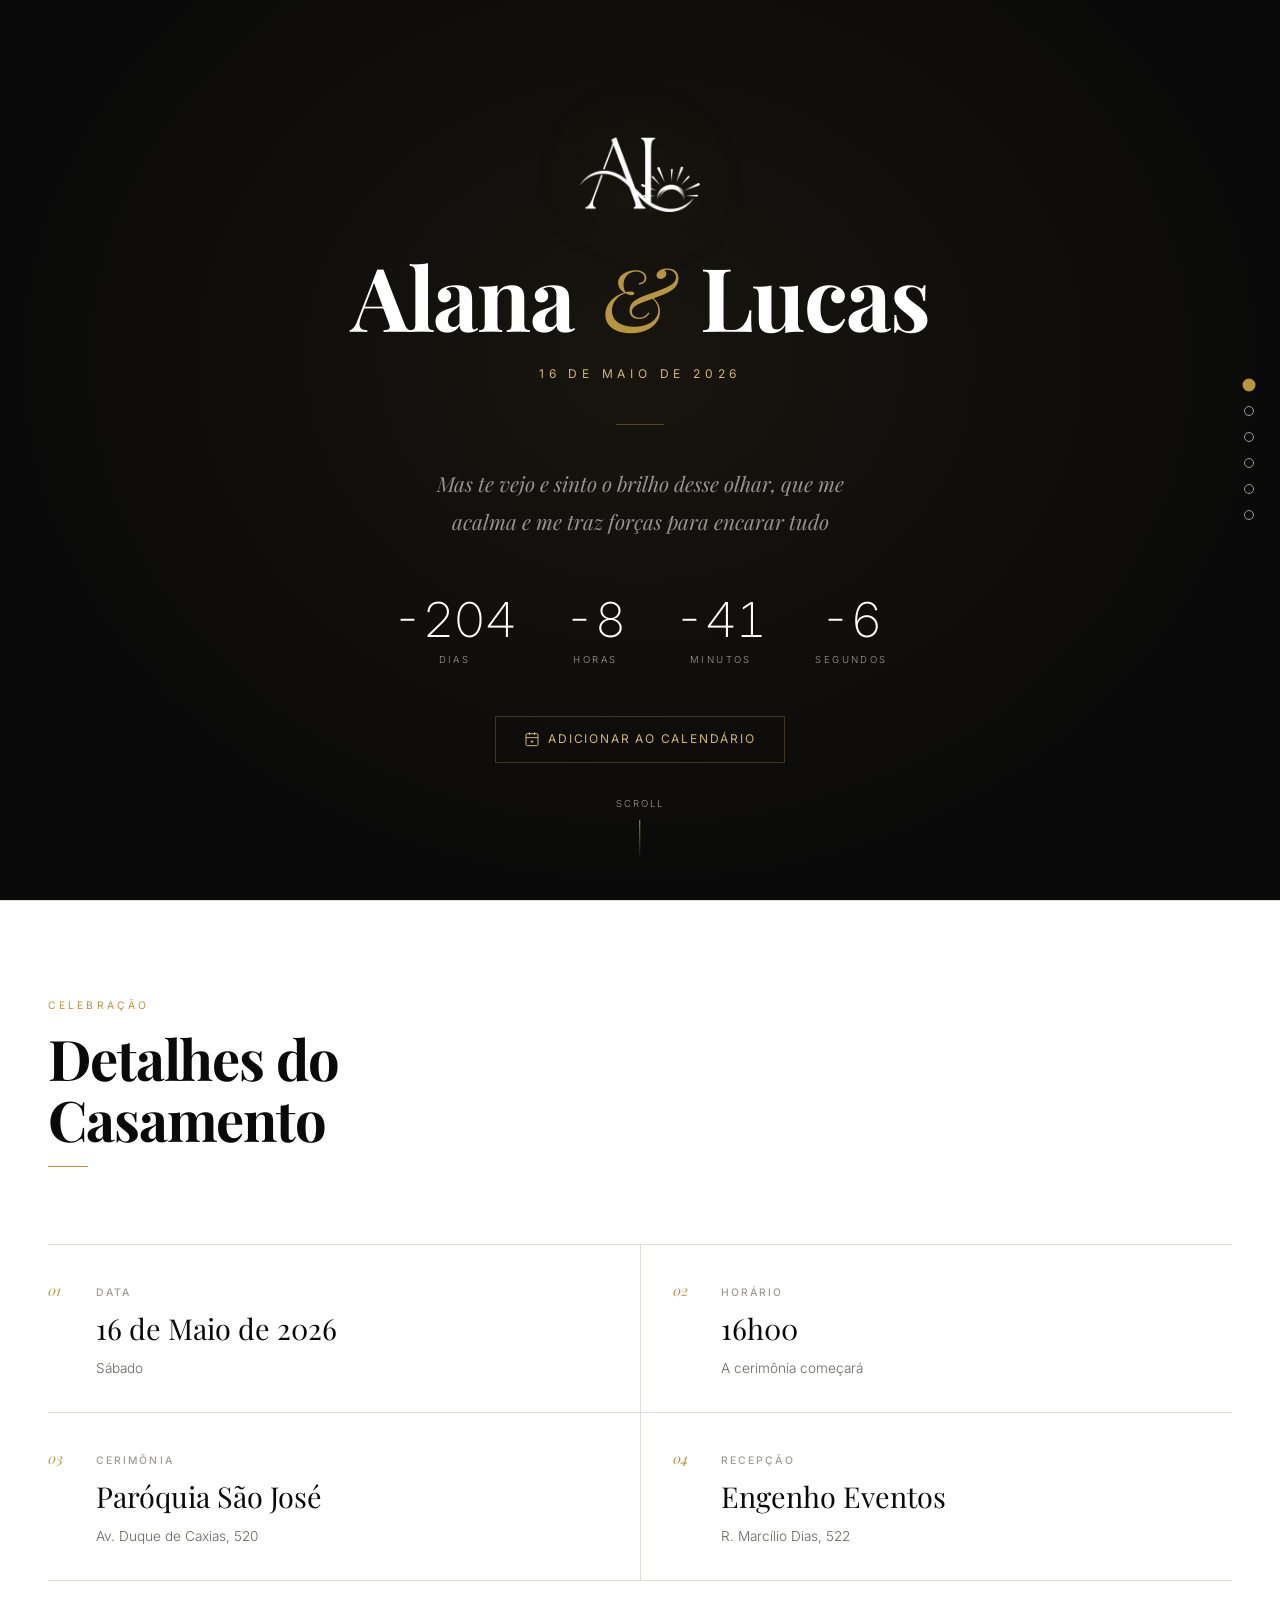
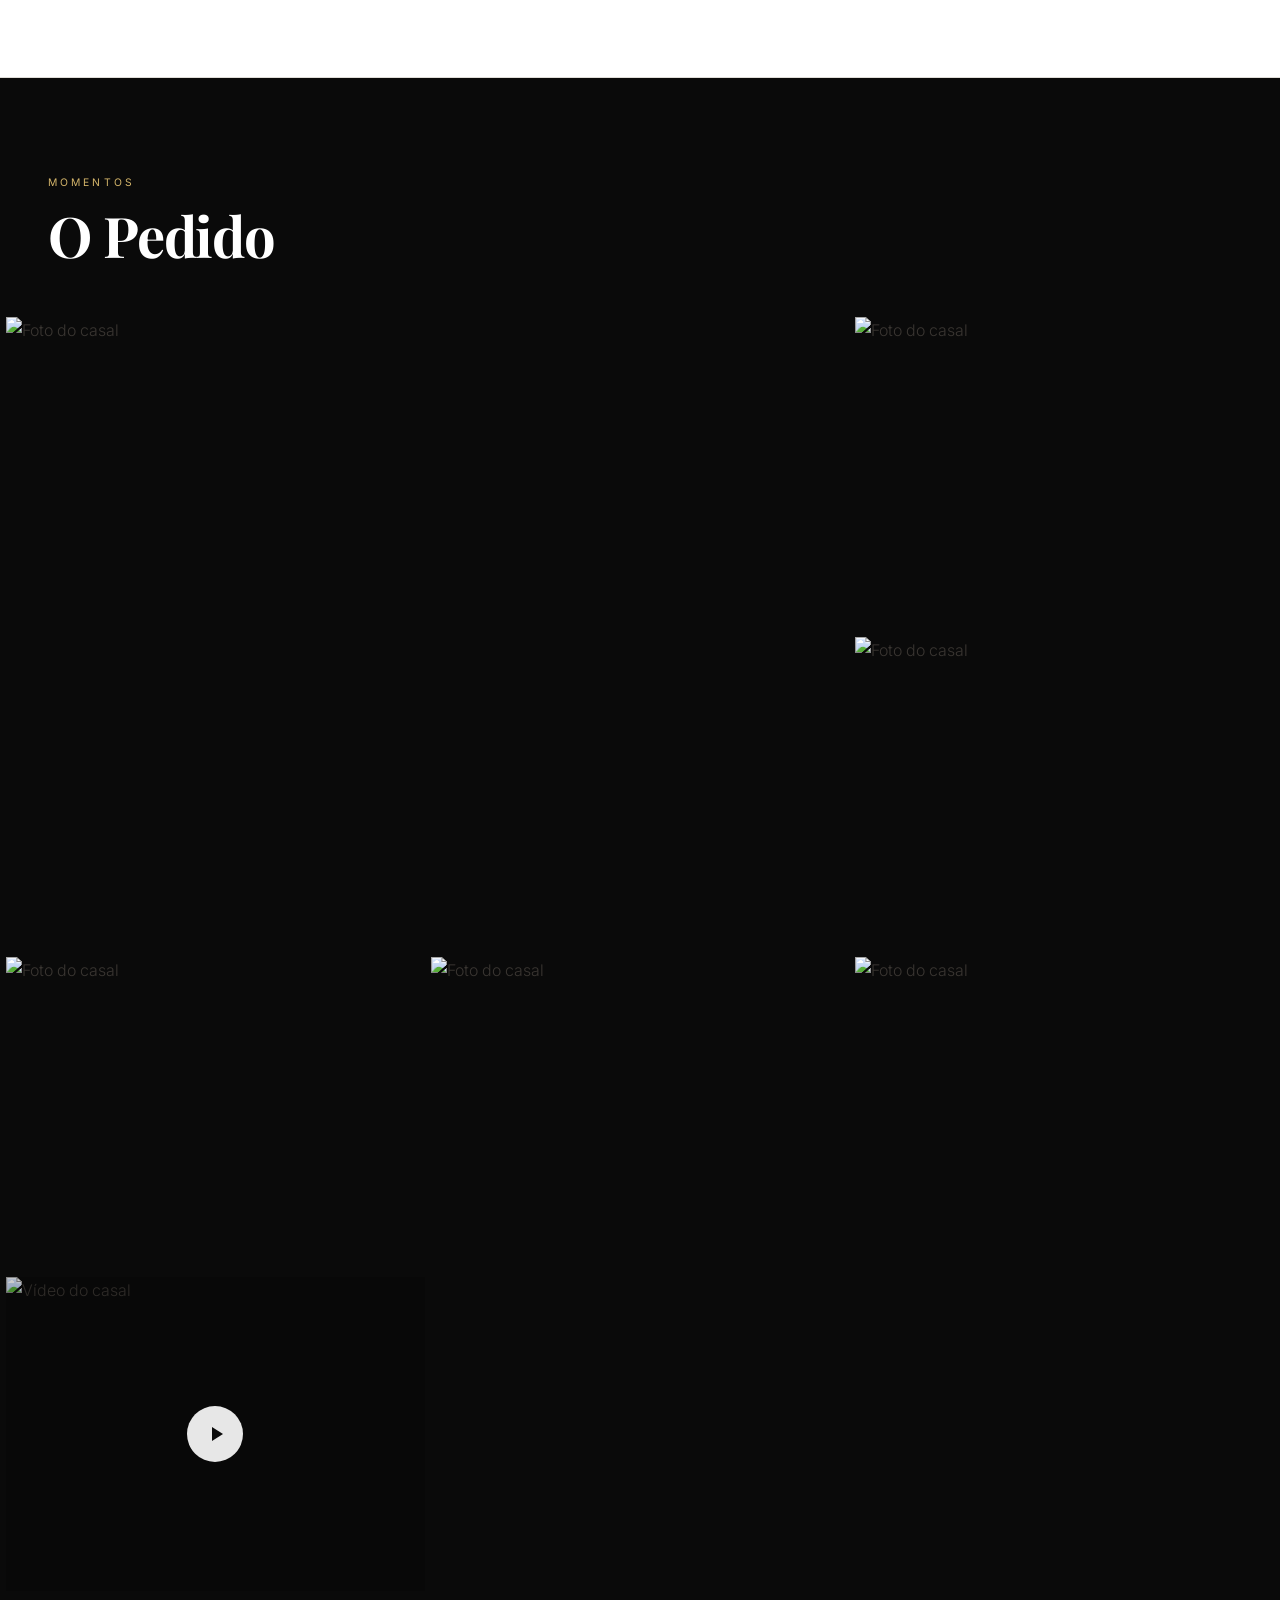
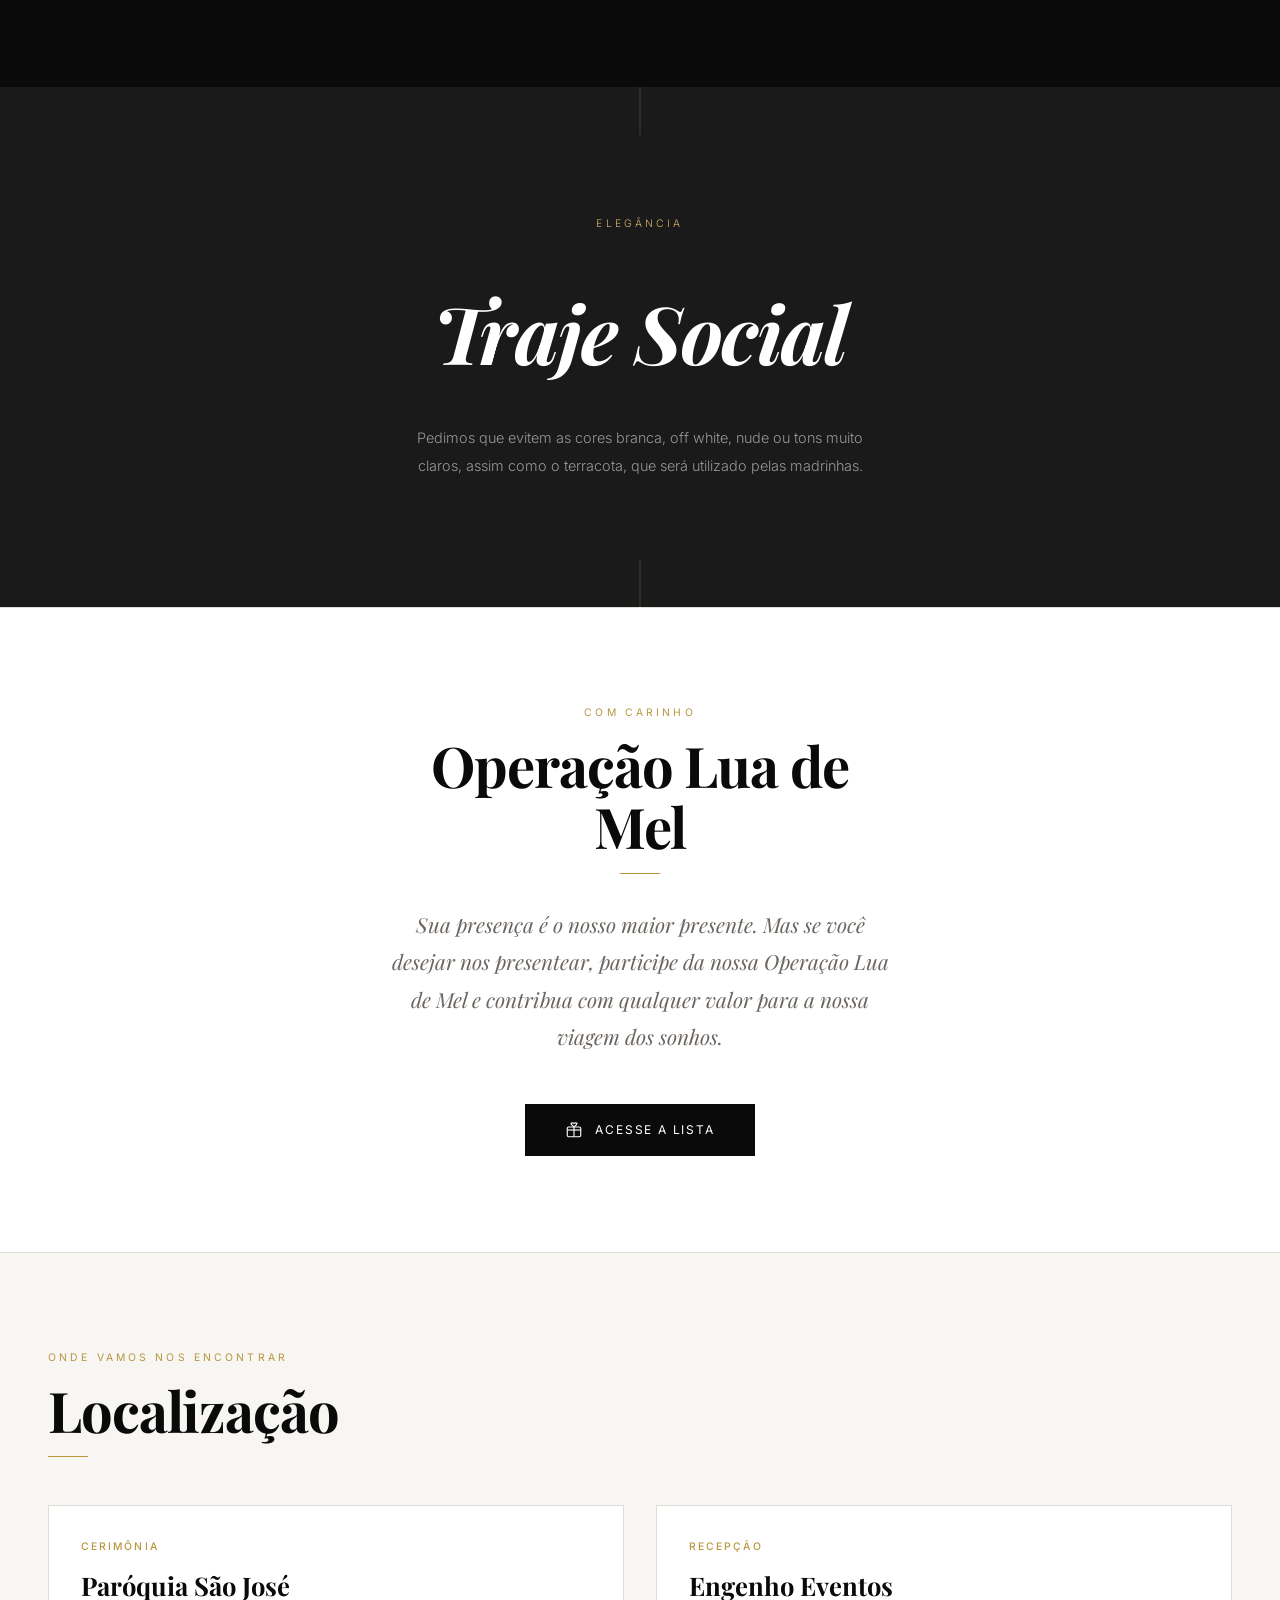
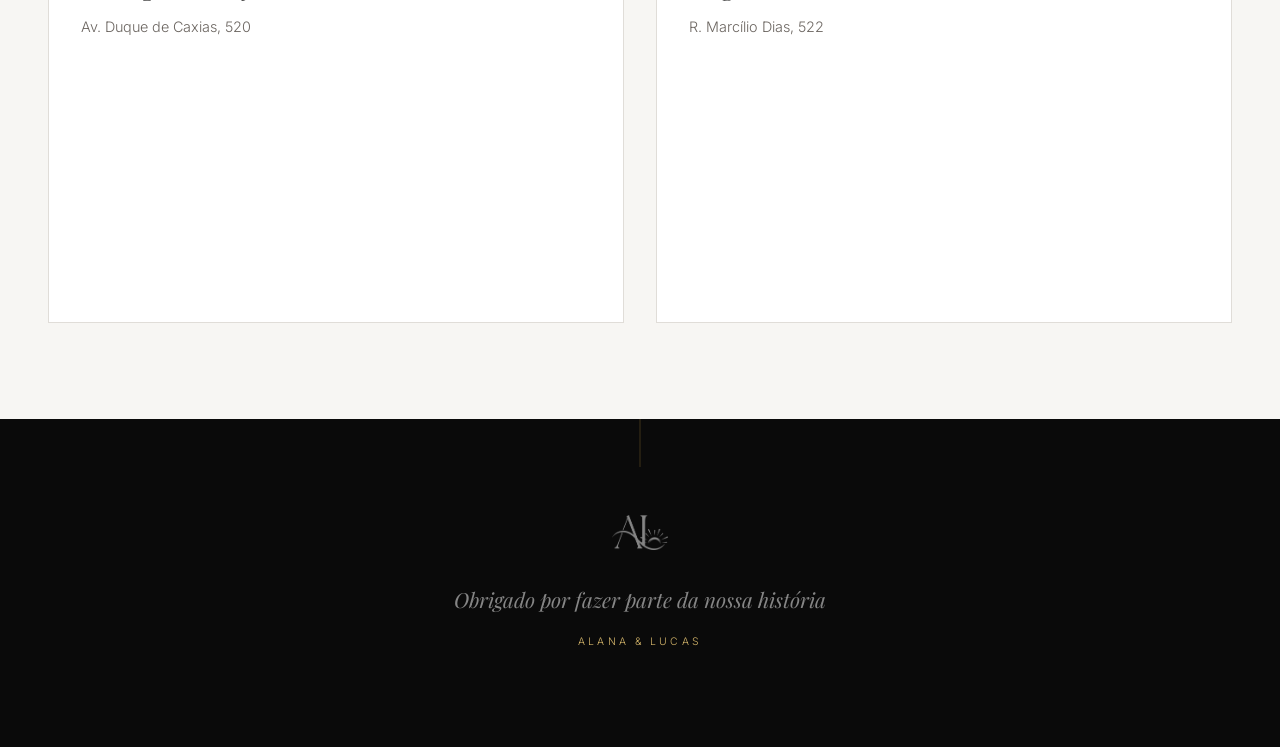
==== commit 798cf94b: "enhancements 2" ====
--- a/index.html
+++ b/index.html
@@ -6,63 +6,76 @@
     <title>Alana & Lucas - Casamento</title>
     <link rel="icon" type="image/png" href="Monograma.png">
 
-    <!-- Google Fonts: Great Vibes (script accents) + Cormorant Garamond (headings) + Montserrat (body) -->
+    <!-- Playfair Display (editorial headings) + Inter (clean body) -->
     <link rel="preconnect" href="https://fonts.googleapis.com">
     <link rel="preconnect" href="https://fonts.gstatic.com" crossorigin>
-    <link href="https://fonts.googleapis.com/css2?family=Cormorant+Garamond:ital,wght@0,300;0,400;0,500;0,600;1,300;1,400&family=Great+Vibes&family=Montserrat:wght@300;400;500&display=swap" rel="stylesheet">
+    <link href="https://fonts.googleapis.com/css2?family=Inter:wght@200;300;400;500&family=Playfair+Display:ital,wght@0,400;0,700;1,400&display=swap" rel="stylesheet">
 
     <link rel="stylesheet" href="styles.css">
 </head>
 <body>
-    <!-- Navigation -->
-    <nav class="navbar">
-        <div class="nav-content">
-            <a href="#" class="nav-logo"><img src="Monograma.png" alt="Alana & Lucas"></a>
+
+    <!-- Side Dot Navigation (desktop) -->
+    <nav class="side-nav" id="sideNav" aria-label="Navegação">
+        <a href="#hero" data-label="Início" class="active"></a>
+        <a href="#details" data-label="Detalhes"></a>
+        <a href="#gallery" data-label="Fotos"></a>
+
+        <a href="#dresscode" data-label="Traje"></a>
+        <a href="#gifts" data-label="Presentes"></a>
+        <a href="#location" data-label="Localização"></a>
+    </nav>
+
+    <!-- Mobile Navigation -->
+    <nav class="mobile-nav" id="mobileNav">
+        <div class="mobile-nav-inner">
+            <a href="#hero" class="nav-logo"><img src="Monograma.png" alt="Alana & Lucas"></a>
             <button class="nav-toggle" id="navToggle" aria-label="Menu">
                 <span></span>
                 <span></span>
                 <span></span>
             </button>
-            <ul class="nav-links" id="navLinks">
-                <li><a href="#details">Detalhes</a></li>
-                <li><a href="#gallery">Fotos</a></li>
-                <li><a href="#schedule">Programação</a></li>
-                <li><a href="#dresscode">Traje</a></li>
-                <li><a href="#gifts">Presentes</a></li>
-                <li><a href="#location">Localização</a></li>
-            </ul>
         </div>
     </nav>
 
-    <!-- Hero Section -->
-    <header class="hero">
-        <div class="hero-content">
+    <div class="mobile-menu" id="mobileMenu">
+        <a href="#details">Detalhes</a>
+        <a href="#gallery">Fotos</a>
+        <a href="#dresscode">Traje</a>
+        <a href="#gifts">Presentes</a>
+        <a href="#location">Localização</a>
+    </div>
+
+    <!-- ============================================================
+         HERO — Dark cinematic fullscreen
+         ============================================================ -->
+    <header class="hero" id="hero">
+        <div class="hero-inner">
             <img src="Monograma.png" alt="Monograma Alana & Lucas" class="logo">
             <h1 class="couple-names">Alana <span class="ampersand">&</span> Lucas</h1>
             <p class="wedding-date">16 de Maio de 2026</p>
-            <div class="hero-divider"></div>
+            <div class="hero-rule"></div>
             <p class="tagline">Mas te vejo e sinto o brilho desse olhar, que me acalma e me traz forças para encarar tudo</p>
+
             <div class="countdown" id="countdown">
                 <div class="countdown-item">
                     <span class="countdown-value" id="days">000</span>
                     <span class="countdown-label">Dias</span>
                 </div>
-                <span class="countdown-separator">:</span>
                 <div class="countdown-item">
                     <span class="countdown-value" id="hours">00</span>
                     <span class="countdown-label">Horas</span>
                 </div>
-                <span class="countdown-separator">:</span>
                 <div class="countdown-item">
                     <span class="countdown-value" id="minutes">00</span>
                     <span class="countdown-label">Minutos</span>
                 </div>
-                <span class="countdown-separator">:</span>
                 <div class="countdown-item">
                     <span class="countdown-value" id="seconds">00</span>
                     <span class="countdown-label">Segundos</span>
                 </div>
             </div>
+
             <a href="#" class="calendar-btn" id="calendarBtn" target="_blank" rel="noopener noreferrer">
                 <svg viewBox="0 0 24 24" fill="none" stroke="currentColor" stroke-width="1.5">
                     <rect x="3" y="4" width="18" height="18" rx="2" ry="2"></rect>
@@ -75,258 +88,189 @@
                 Adicionar ao Calendário
             </a>
         </div>
-        <div class="scroll-indicator">
-            <span></span>
+
+        <div class="scroll-hint">
+            <span>Scroll</span>
+            <div class="scroll-hint-line"></div>
         </div>
     </header>
 
     <main>
-        <!-- Wedding Details Section -->
-        <section class="section details" id="details">
-            <div class="section-header reveal">
-                <span class="section-label">Celebração</span>
-                <h2 class="section-title">Detalhes do Casamento</h2>
-            </div>
-            <div class="details-grid">
-                <div class="detail-card reveal reveal-delay-1">
-                    <div class="detail-icon">
-                        <svg viewBox="0 0 24 24" fill="none" stroke="currentColor" stroke-width="1.5">
-                            <rect x="3" y="4" width="18" height="18" rx="2" ry="2"></rect>
-                            <line x1="16" y1="2" x2="16" y2="6"></line>
-                            <line x1="8" y1="2" x2="8" y2="6"></line>
-                            <line x1="3" y1="10" x2="21" y2="10"></line>
+        <!-- ============================================================
+             DETAILS — Editorial list with numbered items
+             ============================================================ -->
+        <section class="details-section" id="details">
+            <div class="details-inner">
+                <div class="details-header rv">
+                    <span class="section-label">Celebração</span>
+                    <h2 class="section-title">Detalhes do<br>Casamento</h2>
+                    <div class="section-rule"></div>
+                </div>
+
+                <div class="details-grid">
+                    <div class="detail-row">
+                        <div class="detail-item rv rv-d1">
+                            <span class="detail-num">01</span>
+                            <div>
+                                <span class="detail-label">Data</span>
+                                <p class="detail-value">16 de Maio de 2026</p>
+                                <p class="detail-sub">Sábado</p>
+                            </div>
+                        </div>
+                        <div class="detail-item rv rv-d2">
+                            <span class="detail-num">02</span>
+                            <div>
+                                <span class="detail-label">Horário</span>
+                                <p class="detail-value">16h00</p>
+                                <p class="detail-sub">A cerimônia começará</p>
+                            </div>
+                        </div>
+                    </div>
+                    <div class="detail-row">
+                        <div class="detail-item rv rv-d3">
+                            <span class="detail-num">03</span>
+                            <div>
+                                <span class="detail-label">Cerimônia</span>
+                                <p class="detail-value">Paróquia São José</p>
+                                <p class="detail-sub">Av. Duque de Caxias, 520</p>
+                            </div>
+                        </div>
+                        <div class="detail-item rv rv-d4">
+                            <span class="detail-num">04</span>
+                            <div>
+                                <span class="detail-label">Recepção</span>
+                                <p class="detail-value">Engenho Eventos</p>
+                                <p class="detail-sub">R. Marcílio Dias, 522</p>
+                            </div>
+                        </div>
+                    </div>
+                </div>
+            </div>
+        </section>
+
+        <!-- ============================================================
+             GALLERY — Masonry photo grid on dark background
+             ============================================================ -->
+        <section class="gallery-section" id="gallery">
+            <div class="gallery-header rv">
+                <span class="section-label" style="color: var(--gold-light);">Momentos</span>
+                <h2 class="section-title">O Pedido</h2>
+            </div>
+
+            <div class="gallery-grid">
+                <div class="gallery-item rv">
+                    <img src="https://images.unsplash.com/photo-1522673607200-164d1b6ce486?w=1200&h=500&fit=crop" alt="Foto do casal" loading="lazy">
+                </div>
+                <div class="gallery-item rv rv-d1">
+                    <img src="https://images.unsplash.com/photo-1519741497674-611481863552?w=600&h=450&fit=crop" alt="Foto do casal" loading="lazy">
+                </div>
+                <div class="gallery-item rv rv-d2">
+                    <img src="https://images.unsplash.com/photo-1511285560929-80b456fea0bc?w=600&h=450&fit=crop" alt="Foto do casal" loading="lazy">
+                </div>
+                <div class="gallery-item rv rv-d3">
+                    <img src="https://images.unsplash.com/photo-1519225421980-715cb0215aed?w=600&h=450&fit=crop" alt="Foto do casal" loading="lazy">
+                </div>
+                <div class="gallery-item rv rv-d1">
+                    <img src="https://images.unsplash.com/photo-1507504031003-b417219a0fde?w=600&h=450&fit=crop" alt="Foto do casal" loading="lazy">
+                </div>
+                <div class="gallery-item rv rv-d2">
+                    <img src="https://images.unsplash.com/photo-1529636798458-92182e662485?w=600&h=450&fit=crop" alt="Foto do casal" loading="lazy">
+                </div>
+                <div class="gallery-item gallery-item-video rv rv-d3" data-video="video-nyc.mp4">
+                    <img src="https://images.unsplash.com/photo-1534430480872-3498386e7856?w=600&h=450&fit=crop" alt="Vídeo do casal" loading="lazy">
+                    <div class="play-icon">
+                        <svg viewBox="0 0 24 24" fill="currentColor">
+                            <path d="M8 5v14l11-7z"/>
                         </svg>
                     </div>
-                    <h3>Data</h3>
-                    <p>Sábado</p>
-                    <p class="highlight">16 de Maio de 2026</p>
-                </div>
-                <div class="detail-card reveal reveal-delay-2">
-                    <div class="detail-icon">
-                        <svg viewBox="0 0 24 24" fill="none" stroke="currentColor" stroke-width="1.5">
-                            <circle cx="12" cy="12" r="10"></circle>
-                            <polyline points="12 6 12 12 16 14"></polyline>
-                        </svg>
+                </div>
+            </div>
+        </section>
+
+        <!-- ============================================================
+             DRESS CODE — Dark cinematic band
+             ============================================================ -->
+        <section class="dresscode-section" id="dresscode">
+            <div class="rv">
+                <p class="dresscode-label">Elegância</p>
+                <h2 class="dresscode-title">Traje Social</h2>
+                <p class="dresscode-note">Pedimos que evitem as cores branca, off white, nude ou tons muito claros, assim como o terracota, que será utilizado pelas madrinhas.</p>
+            </div>
+        </section>
+
+        <!-- ============================================================
+             GIFTS — Minimal centered
+             ============================================================ -->
+        <section class="gifts-section" id="gifts">
+            <div class="gifts-inner">
+                <div class="rv">
+                    <span class="section-label">Com Carinho</span>
+                    <h2 class="section-title">Operação Lua de Mel</h2>
+                    <div class="section-rule" style="margin-left:auto;margin-right:auto;"></div>
+                </div>
+                <p class="gifts-message rv">Sua presença é o nosso maior presente. Mas se você desejar nos presentear, participe da nossa Operação Lua de Mel e contribua com qualquer valor para a nossa viagem dos sonhos.</p>
+                <a href="#" class="gift-link rv" target="_blank" rel="noopener noreferrer">
+                    <svg viewBox="0 0 24 24" fill="none" stroke="currentColor" stroke-width="1.5">
+                        <rect x="3" y="8" width="18" height="13" rx="2"></rect>
+                        <path d="M12 8V21"></path>
+                        <path d="M3 12h18"></path>
+                        <path d="M12 8c-1.5-2-4-2.5-4-5a4 4 0 0 1 4 0 4 4 0 0 1 4 0c0 2.5-2.5 3-4 5"></path>
+                    </svg>
+                    Acesse a Lista
+                </a>
+            </div>
+        </section>
+
+        <!-- ============================================================
+             LOCATION — Clean split cards
+             ============================================================ -->
+        <section class="location-section" id="location">
+            <div class="location-inner">
+                <div class="rv">
+                    <span class="section-label">Onde Vamos Nos Encontrar</span>
+                    <h2 class="section-title">Localização</h2>
+                    <div class="section-rule"></div>
+                </div>
+
+                <div class="location-grid">
+                    <div class="location-card rv">
+                        <div class="location-info">
+                            <p class="location-type">Cerimônia</p>
+                            <h3 class="location-name">Paróquia São José</h3>
+                            <address class="location-address">Av. Duque de Caxias, 520</address>
+                        </div>
+                        <div class="location-map">
+                            <iframe
+                                src="https://www.google.com/maps?q=Paróquia+São+José,+Av.+Duque+de+Caxias,+520&output=embed"
+                                width="100%"
+                                height="250"
+                                style="border:0;"
+                                allowfullscreen=""
+                                loading="lazy"
+                                referrerpolicy="no-referrer-when-downgrade"
+                                title="Localização da Cerimônia">
+                            </iframe>
+                        </div>
                     </div>
-                    <h3>Horário</h3>
-                    <p>A cerimônia começará</p>
-                    <p class="highlight">16h00</p>
-                </div>
-                <div class="detail-card reveal reveal-delay-3">
-                    <div class="detail-icon">
-                        <svg viewBox="0 0 24 24" fill="none" stroke="currentColor" stroke-width="1.5">
-                            <path d="M12 2v3"></path>
-                            <path d="M10.5 3.5h3"></path>
-                            <path d="M12 5v2"></path>
-                            <path d="M6 10l6-3 6 3"></path>
-                            <path d="M6 10v11h12V10"></path>
-                            <path d="M10 21v-5h4v5"></path>
-                        </svg>
-                    </div>
-                    <h3>Cerimônia</h3>
-                    <p>Paróquia São José</p>
-                    <p class="address">Av. Duque de Caxias, 520</p>
-                </div>
-                <div class="detail-card reveal reveal-delay-4">
-                    <div class="detail-icon">
-                        <svg viewBox="0 0 24 24" fill="none" stroke="currentColor" stroke-width="1.5">
-                            <path d="M4 2h16l-3 9H7L4 2z"></path>
-                            <path d="M12 11v9"></path>
-                            <path d="M8 20h8"></path>
-                        </svg>
-                    </div>
-                    <h3>Recepção</h3>
-                    <p>Engenho Eventos</p>
-                    <p class="address">R. Marcílio Dias, 522</p>
-                </div>
-            </div>
-        </section>
-
-        <!-- Photo Gallery Section -->
-        <section class="section gallery" id="gallery">
-            <div class="section-header reveal">
-                <span class="section-label">Momentos</span>
-                <h2 class="section-title">Nossa História</h2>
-            </div>
-            <div class="carousel reveal">
-                <div class="carousel-container" id="carouselContainer">
-                    <div class="carousel-track" id="carouselTrack">
-                        <div class="carousel-slide">
-                            <img src="https://images.unsplash.com/photo-1522673607200-164d1b6ce486?w=800&h=600&fit=crop" alt="Foto do casal">
-                        </div>
-                        <div class="carousel-slide">
-                            <img src="https://images.unsplash.com/photo-1519741497674-611481863552?w=800&h=600&fit=crop" alt="Foto do casal">
-                        </div>
-                        <div class="carousel-slide">
-                            <img src="https://images.unsplash.com/photo-1511285560929-80b456fea0bc?w=800&h=600&fit=crop" alt="Foto do casal">
-                        </div>
-                        <div class="carousel-slide">
-                            <img src="https://images.unsplash.com/photo-1519225421980-715cb0215aed?w=800&h=600&fit=crop" alt="Foto do casal">
-                        </div>
-                        <div class="carousel-slide">
-                            <img src="https://images.unsplash.com/photo-1507504031003-b417219a0fde?w=800&h=600&fit=crop" alt="Foto do casal">
-                        </div>
-                        <div class="carousel-slide">
-                            <img src="https://images.unsplash.com/photo-1529636798458-92182e662485?w=800&h=600&fit=crop" alt="Foto do casal">
-                        </div>
-                        <div class="carousel-slide carousel-slide-video" data-video="video-nyc.mp4">
-                            <img src="https://images.unsplash.com/photo-1534430480872-3498386e7856?w=800&h=600&fit=crop" alt="Vídeo do casal">
-                            <div class="play-icon">
-                                <svg viewBox="0 0 24 24" fill="currentColor">
-                                    <path d="M8 5v14l11-7z"/>
-                                </svg>
-                            </div>
-                        </div>
-                    </div>
-                </div>
-            </div>
-            <div class="carousel-controls">
-                <div class="carousel-dots" id="carouselDots"></div>
-                <div class="carousel-buttons">
-                    <button class="carousel-btn carousel-prev" id="carouselPrev" aria-label="Anterior">
-                        <svg viewBox="0 0 24 24" fill="none" stroke="currentColor" stroke-width="2">
-                            <polyline points="15 18 9 12 15 6"></polyline>
-                        </svg>
-                    </button>
-                    <button class="carousel-btn carousel-next" id="carouselNext" aria-label="Próximo">
-                        <svg viewBox="0 0 24 24" fill="none" stroke="currentColor" stroke-width="2">
-                            <polyline points="9 18 15 12 9 6"></polyline>
-                        </svg>
-                    </button>
-                </div>
-            </div>
-        </section>
-
-        <!-- Schedule Section -->
-        <section class="section schedule" id="schedule">
-            <div class="section-header reveal">
-                <span class="section-label">O Grande Dia</span>
-                <h2 class="section-title">Programação</h2>
-            </div>
-            <div class="timeline">
-                <div class="timeline-item reveal">
-                    <div class="timeline-time">16h00</div>
-                    <div class="timeline-content">
-                        <h3>Cerimônia</h3>
-                        <p>Junte-se a nós enquanto trocamos votos e iniciamos nossa jornada juntos</p>
-                    </div>
-                </div>
-                <div class="timeline-item reveal">
-                    <div class="timeline-time">17h30</div>
-                    <div class="timeline-content">
-                        <h3>Coquetel</h3>
-                        <p>Drinks e canapés enquanto registramos memórias</p>
-                    </div>
-                </div>
-                <div class="timeline-item reveal">
-                    <div class="timeline-time">19h00</div>
-                    <div class="timeline-content">
-                        <h3>Recepção</h3>
-                        <p>Jantar, brindes e momentos especiais</p>
-                    </div>
-                </div>
-                <div class="timeline-item reveal">
-                    <div class="timeline-time">21h00</div>
-                    <div class="timeline-content">
-                        <h3>Festa</h3>
-                        <p>Dança e celebração noite adentro</p>
-                    </div>
-                </div>
-            </div>
-        </section>
-
-        <!-- Dress Code Section -->
-        <section class="section dresscode" id="dresscode">
-            <div class="section-header reveal">
-                <span class="section-label" style="color: var(--color-accent-light);">Elegância</span>
-                <h2 class="section-title">Traje</h2>
-            </div>
-            <div class="dresscode-content reveal">
-                <p class="dresscode-main">Traje Social</p>
-                <p class="dresscode-note">Convidamos você a vestir-se elegantemente para celebrar esta ocasião especial. Homens de terno ou smoking, mulheres com vestidos longos ou sofisticados vestidos de festa.</p>
-            </div>
-        </section>
-
-        <!-- Gift Registry Section -->
-        <section class="section gifts" id="gifts">
-            <div class="section-header reveal">
-                <span class="section-label">Com Carinho</span>
-                <h2 class="section-title">Lista de Presentes</h2>
-            </div>
-            <div class="gifts-content">
-                <p class="gifts-message reveal">Sua presença é o nosso maior presente. Mas se desejar nos presentear, deixamos algumas sugestões com muito carinho.</p>
-                <div class="gifts-grid">
-                    <a href="#" class="gift-card reveal" target="_blank" rel="noopener noreferrer">
-                        <div class="gift-icon">
-                            <svg viewBox="0 0 24 24" fill="none" stroke="currentColor" stroke-width="1.5">
-                                <rect x="3" y="8" width="18" height="13" rx="2"></rect>
-                                <path d="M12 8V21"></path>
-                                <path d="M3 12h18"></path>
-                                <path d="M12 8c-1.5-2-4-2.5-4-5a4 4 0 0 1 4 0 4 4 0 0 1 4 0c0 2.5-2.5 3-4 5"></path>
-                            </svg>
-                        </div>
-                        <h3>Lista Online</h3>
-                        <p>Acesse nossa lista de presentes</p>
-                    </a>
-                </div>
-            </div>
-        </section>
-
-        <!-- Location Section -->
-        <section class="section location" id="location">
-            <div class="section-header reveal">
-                <span class="section-label">Onde nos encontrar</span>
-                <h2 class="section-title">Localização</h2>
-            </div>
-
-            <div class="location-grid">
-                <!-- Church Location -->
-                <div class="location-item reveal">
-                    <div class="location-info">
-                        <div class="location-venue">
-                            <h3>Cerimônia</h3>
-                            <p class="venue-name">Paróquia São José</p>
-                            <address>
-                                Av. Duque de Caxias, 520
-                            </address>
-                        </div>
-                    </div>
-                    <div class="map-container">
-                        <iframe
-                            src="https://www.google.com/maps?q=Paróquia+São+José,+Av.+Duque+de+Caxias,+520&output=embed"
-                            width="100%"
-                            height="300"
-                            style="border:0;"
-                            allowfullscreen=""
-                            loading="lazy"
-                            referrerpolicy="no-referrer-when-downgrade"
-                            title="Localização da Cerimônia">
-                        </iframe>
-                    </div>
-                </div>
-
-                <!-- Reception Location -->
-                <div class="location-item reveal">
-                    <div class="location-info">
-                        <div class="location-venue">
-                            <h3>Recepção</h3>
-                            <p class="venue-name">Engenho Eventos</p>
-                            <address>
-                                R. Marcílio Dias, 522
-                            </address>
-                        </div>
-                    </div>
-                    <div class="map-container">
-                        <iframe
-                            src="https://www.google.com/maps?q=Engenho+Eventos,+R.+Marcílio+Dias,+522&output=embed"
-                            width="100%"
-                            height="300"
-                            style="border:0;"
-                            allowfullscreen=""
-                            loading="lazy"
-                            referrerpolicy="no-referrer-when-downgrade"
-                            title="Localização da Recepção">
-                        </iframe>
+
+                    <div class="location-card rv rv-d1">
+                        <div class="location-info">
+                            <p class="location-type">Recepção</p>
+                            <h3 class="location-name">Engenho Eventos</h3>
+                            <address class="location-address">R. Marcílio Dias, 522</address>
+                        </div>
+                        <div class="location-map">
+                            <iframe
+                                src="https://www.google.com/maps?q=Engenho+Eventos,+R.+Marcílio+Dias,+522&output=embed"
+                                width="100%"
+                                height="250"
+                                style="border:0;"
+                                allowfullscreen=""
+                                loading="lazy"
+                                referrerpolicy="no-referrer-when-downgrade"
+                                title="Localização da Recepção">
+                            </iframe>
+                        </div>
                     </div>
                 </div>
             </div>
@@ -347,8 +291,8 @@
         </video>
     </div>
 
-    <!-- Back to Top Button -->
-    <a href="#" class="back-to-top" id="backToTop" aria-label="Voltar ao topo">
+    <!-- Back to Top -->
+    <a href="#hero" class="back-to-top" id="backToTop" aria-label="Voltar ao topo">
         <svg viewBox="0 0 24 24" fill="none" stroke="currentColor" stroke-width="2">
             <polyline points="18 15 12 9 6 15"></polyline>
         </svg>
@@ -356,9 +300,9 @@
 
     <!-- Footer -->
     <footer class="footer">
-        <div class="footer-content reveal">
+        <div class="rv">
             <img src="Monograma.png" alt="Alana & Lucas" class="footer-logo">
-            <p class="thank-you">Obrigado por fazer parte da nossa história</p>
+            <p class="footer-quote">Obrigado por fazer parte da nossa história</p>
             <p class="footer-names">Alana & Lucas</p>
         </div>
     </footer>
@@ -367,281 +311,124 @@
         // =================================================================
         // Scroll Reveal (IntersectionObserver)
         // =================================================================
-        const revealElements = document.querySelectorAll('.reveal');
         const prefersReducedMotion = window.matchMedia('(prefers-reduced-motion: reduce)').matches;
+        const revealEls = document.querySelectorAll('.rv, .rv-left, .rv-right');
 
         if (!prefersReducedMotion) {
-            const revealObserver = new IntersectionObserver((entries) => {
-                entries.forEach(entry => {
-                    if (entry.isIntersecting) {
-                        entry.target.classList.add('revealed');
-                        revealObserver.unobserve(entry.target);
+            const obs = new IntersectionObserver((entries) => {
+                entries.forEach(e => {
+                    if (e.isIntersecting) {
+                        e.target.classList.add('is-visible');
+                        obs.unobserve(e.target);
                     }
                 });
-            }, { threshold: 0.15, rootMargin: '0px 0px -40px 0px' });
-
-            revealElements.forEach(el => revealObserver.observe(el));
+            }, { threshold: 0.12, rootMargin: '0px 0px -30px 0px' });
+            revealEls.forEach(el => obs.observe(el));
         } else {
-            revealElements.forEach(el => el.classList.add('revealed'));
+            revealEls.forEach(el => el.classList.add('is-visible'));
         }
 
         // =================================================================
-        // Back to top & navbar background
-        // =================================================================
+        // Side Nav scroll spy
+        // =================================================================
+        const sideNavLinks = document.querySelectorAll('.side-nav a');
+        const allSections = document.querySelectorAll('[id]');
+        const sectionIds = ['hero', 'details', 'gallery', 'dresscode', 'gifts', 'location'];
+
+        function updateSideNav() {
+            const scrollY = window.scrollY + window.innerHeight / 3;
+            let current = 'hero';
+
+            sectionIds.forEach(id => {
+                const el = document.getElementById(id);
+                if (el && el.offsetTop <= scrollY) current = id;
+            });
+
+            sideNavLinks.forEach(link => {
+                link.classList.toggle('active', link.getAttribute('href') === '#' + current);
+            });
+        }
+
+        // =================================================================
+        // Mobile nav
+        // =================================================================
+        const mobileNav = document.getElementById('mobileNav');
+        const navToggle = document.getElementById('navToggle');
+        const mobileMenu = document.getElementById('mobileMenu');
         const backToTop = document.getElementById('backToTop');
-        const navbar = document.querySelector('.navbar');
-
-        // Scroll spy
-        const sections = document.querySelectorAll('section[id]');
-        const navItems = document.querySelectorAll('.nav-links a');
-
-        function updateActiveNav() {
-            const scrollPos = window.scrollY + 150;
-
-            sections.forEach(section => {
-                const sectionTop = section.offsetTop;
-                const sectionHeight = section.offsetHeight;
-                const sectionId = section.getAttribute('id');
-
-                if (scrollPos >= sectionTop && scrollPos < sectionTop + sectionHeight) {
-                    navItems.forEach(item => {
-                        item.classList.remove('active');
-                        if (item.getAttribute('href') === '#' + sectionId) {
-                            item.classList.add('active');
-                        }
-                    });
-                }
-            });
-
-            if (window.scrollY < 300) {
-                navItems.forEach(item => item.classList.remove('active'));
-            }
-        }
-
-        window.addEventListener('scroll', () => {
-            if (window.scrollY > 300) {
-                backToTop.classList.add('visible');
-            } else {
-                backToTop.classList.remove('visible');
-            }
-
-            if (window.scrollY > 100) {
-                navbar.classList.add('scrolled');
-            } else {
-                navbar.classList.remove('scrolled');
-            }
-
-            updateActiveNav();
-        }, { passive: true });
-
-        // =================================================================
-        // Mobile menu toggle
-        // =================================================================
-        const navToggle = document.getElementById('navToggle');
-        const navLinks = document.getElementById('navLinks');
 
         navToggle.addEventListener('click', () => {
             navToggle.classList.toggle('active');
-            navLinks.classList.toggle('active');
+            mobileMenu.classList.toggle('active');
+            document.body.style.overflow = mobileMenu.classList.contains('active') ? 'hidden' : '';
         });
 
-        navLinks.querySelectorAll('a').forEach(link => {
+        mobileMenu.querySelectorAll('a').forEach(link => {
             link.addEventListener('click', () => {
                 navToggle.classList.remove('active');
-                navLinks.classList.remove('active');
+                mobileMenu.classList.remove('active');
+                document.body.style.overflow = '';
             });
         });
 
         // =================================================================
-        // Countdown timer
+        // Scroll events (passive)
+        // =================================================================
+        window.addEventListener('scroll', () => {
+            // Back to top
+            backToTop.classList.toggle('visible', window.scrollY > 400);
+
+            // Mobile nav background
+            mobileNav.classList.toggle('scrolled', window.scrollY > 100);
+
+            // Side nav spy
+            updateSideNav();
+        }, { passive: true });
+
+        // =================================================================
+        // Countdown
         // =================================================================
         const weddingDate = new Date('2026-05-16T16:00:00').getTime();
 
         function updateCountdown() {
-            const now = new Date().getTime();
-            const distance = weddingDate - now;
-
-            const days = Math.floor(distance / (1000 * 60 * 60 * 24));
-            const hours = Math.floor((distance % (1000 * 60 * 60 * 24)) / (1000 * 60 * 60));
-            const minutes = Math.floor((distance % (1000 * 60 * 60)) / (1000 * 60));
-            const seconds = Math.floor((distance % (1000 * 60)) / 1000);
-
-            document.getElementById('days').textContent = days < 100 ? days.toString() : days.toString().padStart(3, '0');
-            document.getElementById('hours').textContent = hours.toString().padStart(2, '0');
-            document.getElementById('minutes').textContent = minutes.toString().padStart(2, '0');
-            document.getElementById('seconds').textContent = seconds.toString().padStart(2, '0');
+            const dist = weddingDate - Date.now();
+            const d = Math.floor(dist / 864e5);
+            const h = Math.floor((dist % 864e5) / 36e5);
+            const m = Math.floor((dist % 36e5) / 6e4);
+            const s = Math.floor((dist % 6e4) / 1e3);
+
+            document.getElementById('days').textContent = d < 100 ? d : String(d).padStart(3, '0');
+            document.getElementById('hours').textContent = String(h).padStart(2, '0');
+            document.getElementById('minutes').textContent = String(m).padStart(2, '0');
+            document.getElementById('seconds').textContent = String(s).padStart(2, '0');
         }
 
         updateCountdown();
         setInterval(updateCountdown, 1000);
 
         // =================================================================
-        // Add to Calendar - Google Calendar
-        // =================================================================
-        const eventDetails = {
-            title: 'Casamento Alana & Lucas',
-            description: 'Cerimônia às 16h na Paróquia São José, seguida de recepção no Engenho Eventos.',
-            location: 'Paróquia São José - Av. Duque de Caxias, 520',
-            startDate: '2026-05-16',
-            startTime: '16:00',
-            endDate: '2026-05-17',
-            endTime: '00:00'
-        };
-
-        const start = eventDetails.startDate.replace(/-/g, '') + 'T' + eventDetails.startTime.replace(':', '') + '00';
-        const end = eventDetails.endDate.replace(/-/g, '') + 'T' + eventDetails.endTime.replace(':', '') + '00';
-        const params = new URLSearchParams({
+        // Google Calendar
+        // =================================================================
+        const calParams = new URLSearchParams({
             action: 'TEMPLATE',
-            text: eventDetails.title,
-            dates: `${start}/${end}`,
-            details: eventDetails.description,
-            location: eventDetails.location
+            text: 'Casamento Alana & Lucas',
+            dates: '20260516T160000/20260517T000000',
+            details: 'Cerimônia às 16h na Paróquia São José, seguida de recepção no Engenho Eventos.',
+            location: 'Paróquia São José - Av. Duque de Caxias, 520'
         });
-        document.getElementById('calendarBtn').href = `https://calendar.google.com/calendar/render?${params}`;
-
-        // =================================================================
-        // Carousel
-        // =================================================================
-        const track = document.getElementById('carouselTrack');
-        const slides = track.querySelectorAll('.carousel-slide');
-        const prevBtn = document.getElementById('carouselPrev');
-        const nextBtn = document.getElementById('carouselNext');
-        const dotsContainer = document.getElementById('carouselDots');
-        let currentSlide = 0;
-
-        function getSlideWidth() {
-            return window.innerWidth <= 768 ? 80 : 40;
-        }
-
-        function getMaxSlide() {
-            const slideWidth = getSlideWidth();
-            const visibleSlides = 100 / slideWidth;
-            return Math.max(0, slides.length - Math.floor(visibleSlides));
-        }
-
-        function createDots() {
-            dotsContainer.innerHTML = '';
-            const maxSlide = getMaxSlide();
-            for (let i = 0; i <= maxSlide; i++) {
-                const dot = document.createElement('span');
-                dot.classList.add('carousel-dot');
-                if (i === 0) dot.classList.add('active');
-                dot.addEventListener('click', () => goToSlide(i));
-                dotsContainer.appendChild(dot);
-            }
-        }
-
-        createDots();
-        window.addEventListener('resize', () => {
-            createDots();
-            if (currentSlide > getMaxSlide()) {
-                currentSlide = getMaxSlide();
-            }
-            updateCarousel();
-        });
-
-        function updateCarousel() {
-            const slideWidth = getSlideWidth();
-            track.style.transform = `translate3d(-${currentSlide * slideWidth}%, 0, 0)`;
-            const dots = dotsContainer.querySelectorAll('.carousel-dot');
-            dots.forEach((dot, index) => {
-                dot.classList.toggle('active', index === currentSlide);
-            });
-        }
-
-        function goToSlide(index) {
-            currentSlide = index;
-            updateCarousel();
-        }
-
-        function nextSlide() {
-            const maxSlide = getMaxSlide();
-            currentSlide = currentSlide >= maxSlide ? 0 : currentSlide + 1;
-            updateCarousel();
-        }
-
-        function prevSlide() {
-            const maxSlide = getMaxSlide();
-            currentSlide = currentSlide <= 0 ? maxSlide : currentSlide - 1;
-            updateCarousel();
-        }
-
-        nextBtn.addEventListener('click', nextSlide);
-        prevBtn.addEventListener('click', prevSlide);
-
-        let autoAdvance = setInterval(nextSlide, 5000);
-
-        // Drag functionality
-        let isDragging = false;
-        let hasDragged = false;
-        let startPos = 0;
-        let currentTranslate = 0;
-        let prevTranslate = 0;
-
-        const carouselContainer = document.getElementById('carouselContainer');
-
-        carouselContainer.addEventListener('mousedown', dragStart);
-        carouselContainer.addEventListener('mousemove', drag);
-        carouselContainer.addEventListener('mouseup', dragEnd);
-        carouselContainer.addEventListener('mouseleave', dragEnd);
-
-        carouselContainer.addEventListener('touchstart', dragStart, { passive: true });
-        carouselContainer.addEventListener('touchmove', drag, { passive: false });
-        carouselContainer.addEventListener('touchend', dragEnd);
-
-        function dragStart(e) {
-            isDragging = true;
-            hasDragged = false;
-            startPos = getPositionX(e);
-            const slideWidth = getSlideWidth();
-            prevTranslate = -currentSlide * slideWidth;
-            track.style.transition = 'none';
-            clearInterval(autoAdvance);
-        }
-
-        function drag(e) {
-            if (!isDragging) return;
-            const currentPosition = getPositionX(e);
-            const diff = currentPosition - startPos;
-            if (Math.abs(diff) > 5) {
-                hasDragged = true;
-                e.preventDefault();
-            }
-            currentTranslate = prevTranslate + (diff / carouselContainer.offsetWidth) * 100;
-            track.style.transform = `translate3d(${currentTranslate}%, 0, 0)`;
-        }
-
-        function dragEnd() {
-            if (!isDragging) return;
-            isDragging = false;
-            track.style.transition = 'transform 0.5s cubic-bezier(0.25, 0.1, 0.25, 1)';
-
-            const slideWidth = getSlideWidth();
-            const movedSlides = Math.round((prevTranslate - currentTranslate) / slideWidth);
-            const maxSlide = getMaxSlide();
-
-            currentSlide = Math.max(0, Math.min(currentSlide + movedSlides, maxSlide));
-            updateCarousel();
-            autoAdvance = setInterval(nextSlide, 5000);
-        }
-
-        function getPositionX(e) {
-            return e.type.includes('mouse') ? e.pageX : e.touches[0].clientX;
-        }
-
-        // =================================================================
-        // Photo/Video Modal
+        document.getElementById('calendarBtn').href = 'https://calendar.google.com/calendar/render?' + calParams;
+
+        // =================================================================
+        // Gallery modal (click on any gallery item)
         // =================================================================
         const modal = document.getElementById('photoModal');
         const modalImage = document.getElementById('modalImage');
         const modalVideo = document.getElementById('modalVideo');
         const modalClose = document.getElementById('modalClose');
 
-        slides.forEach(slide => {
-            slide.addEventListener('click', () => {
-                if (hasDragged) return;
-
-                const videoSrc = slide.dataset.video;
+        document.querySelectorAll('.gallery-item').forEach(item => {
+            item.addEventListener('click', () => {
+                const videoSrc = item.dataset.video;
                 if (videoSrc) {
                     modalImage.style.display = 'none';
                     modalVideo.style.display = 'block';
@@ -649,16 +436,14 @@
                     modalVideo.load();
                     modalVideo.play();
                 } else {
-                    const img = slide.querySelector('img');
-                    const highResSrc = img.src.replace('w=800&h=600', 'w=1600&h=1200');
+                    const img = item.querySelector('img');
+                    const hiRes = img.src.replace(/w=\d+&h=\d+/, 'w=1600&h=1200');
                     modalVideo.style.display = 'none';
                     modalImage.style.display = 'block';
-                    modalImage.src = highResSrc;
+                    modalImage.src = hiRes;
                 }
-
                 modal.classList.add('active');
                 document.body.style.overflow = 'hidden';
-                clearInterval(autoAdvance);
             });
         });
 
@@ -667,17 +452,12 @@
             document.body.style.overflow = '';
             modalVideo.pause();
             modalVideo.currentTime = 0;
-            autoAdvance = setInterval(nextSlide, 5000);
         }
 
         modalClose.addEventListener('click', closeModal);
-        modal.addEventListener('click', (e) => {
-            if (e.target === modal) closeModal();
-        });
-        document.addEventListener('keydown', (e) => {
-            if (e.key === 'Escape' && modal.classList.contains('active')) {
-                closeModal();
-            }
+        modal.addEventListener('click', e => { if (e.target === modal) closeModal(); });
+        document.addEventListener('keydown', e => {
+            if (e.key === 'Escape' && modal.classList.contains('active')) closeModal();
         });
     </script>
 </body>
--- a/styles.css
+++ b/styles.css
@@ -1,718 +1,586 @@
 /* ==========================================================================
-   Alana & Lucas Wedding - Redesigned with UI/UX Pro Max
-   Design System:
-   - Style: Soft UI Evolution (subtle depth, refined shadows, WCAG AA+)
-   - Typography: Great Vibes (script accents) + Cormorant Garamond (headings) + Montserrat (body)
-   - Palette: Deep slate blue + warm gold + soft cream
+   Alana & Lucas Wedding — Editorial Revamp
+   Design: Editorial Magazine + Minimalist Monochrome + Gold accent
+   Typography: Playfair Display (display) + Inter (body)
+   Style: High-contrast, asymmetric grids, full-bleed imagery, bold type
    ========================================================================== */
 
 :root {
-    /* Color System - Semantic Tokens */
-    --color-primary: #3b5468;
-    --color-primary-light: #5a7d96;
-    --color-primary-dark: #2a3f50;
-    --color-primary-rgb: 59, 84, 104;
-
-    --color-accent: #c9943e;
-    --color-accent-light: #ddb86a;
-    --color-accent-dark: #a67a2e;
-    --color-accent-rgb: 201, 148, 62;
-
-    --color-cream: #faf8f4;
-    --color-cream-warm: #f5f0e8;
-    --color-cream-dark: #ede6da;
-
-    --color-surface: #ffffff;
-    --color-surface-elevated: #ffffff;
-
-    --color-text: #2d3a42;
-    --color-text-secondary: #5f6e78;
-    --color-text-muted: #8a969f;
-
-    /* Typography */
-    --font-script: 'Great Vibes', cursive;
-    --font-serif: 'Cormorant Garamond', Georgia, serif;
-    --font-sans: 'Montserrat', -apple-system, sans-serif;
-
-    /* Spacing Scale (8dp system) */
-    --space-1: 0.25rem;  /* 4px */
-    --space-2: 0.5rem;   /* 8px */
-    --space-3: 0.75rem;  /* 12px */
-    --space-4: 1rem;     /* 16px */
-    --space-6: 1.5rem;   /* 24px */
-    --space-8: 2rem;     /* 32px */
-    --space-10: 2.5rem;  /* 40px */
-    --space-12: 3rem;    /* 48px */
-    --space-16: 4rem;    /* 64px */
-    --space-20: 5rem;    /* 80px */
-    --space-24: 6rem;    /* 96px */
-
-    /* Shadows - Soft UI Evolution */
-    --shadow-sm: 0 1px 3px rgba(0,0,0,0.04), 0 1px 2px rgba(0,0,0,0.06);
-    --shadow-md: 0 4px 16px rgba(0,0,0,0.06), 0 2px 4px rgba(0,0,0,0.04);
-    --shadow-lg: 0 12px 40px rgba(0,0,0,0.08), 0 4px 12px rgba(0,0,0,0.04);
-    --shadow-xl: 0 20px 60px rgba(0,0,0,0.1), 0 8px 20px rgba(0,0,0,0.05);
-    --shadow-glow: 0 0 40px rgba(var(--color-accent-rgb), 0.15);
-
-    /* Transitions */
-    --ease-out: cubic-bezier(0.16, 1, 0.3, 1);
+    --black: #0a0a0a;
+    --black-soft: #1a1a1a;
+    --white: #ffffff;
+    --off-white: #f7f6f3;
+    --gray-100: #f0efec;
+    --gray-200: #e0ddd8;
+    --gray-400: #a09a90;
+    --gray-600: #6b6560;
+    --gray-800: #3a3632;
+    --gold: #b8963e;
+    --gold-light: #d4b56a;
+    --gold-dark: #96792e;
+
+    --font-display: 'Playfair Display', Georgia, serif;
+    --font-body: 'Inter', -apple-system, sans-serif;
+
+    --ease: cubic-bezier(0.16, 1, 0.3, 1);
     --ease-spring: cubic-bezier(0.34, 1.56, 0.64, 1);
-    --duration-fast: 150ms;
-    --duration-normal: 250ms;
-    --duration-slow: 400ms;
-
-    /* Border Radius */
-    --radius-sm: 8px;
-    --radius-md: 12px;
-    --radius-lg: 16px;
-    --radius-xl: 24px;
-    --radius-full: 9999px;
-
-    /* Layout */
-    --container-max: 1200px;
-    --nav-height: 72px;
-}
-
-/* ==========================================================================
-   Reset & Base
-   ========================================================================== */
-
-*, *::before, *::after {
-    box-sizing: border-box;
-    margin: 0;
-    padding: 0;
-}
+
+    --container: 1280px;
+    --gutter: clamp(1.5rem, 4vw, 3rem);
+}
+
+/* Reset */
+*, *::before, *::after { box-sizing: border-box; margin: 0; padding: 0; }
 
 html {
     scroll-behavior: smooth;
-    scroll-padding-top: var(--nav-height);
+    scroll-padding-top: 80px;
     font-size: 16px;
     -webkit-font-smoothing: antialiased;
-    -moz-osx-font-smoothing: grayscale;
 }
 
 body {
-    font-family: var(--font-sans);
+    font-family: var(--font-body);
     font-weight: 300;
     line-height: 1.7;
-    color: var(--color-text);
-    background-color: var(--color-cream);
+    color: var(--gray-800);
+    background: var(--off-white);
     overflow-x: hidden;
 }
 
-img {
-    max-width: 100%;
-    height: auto;
-}
-
-/* ==========================================================================
-   Typography
-   ========================================================================== */
-
-h1, h2, h3 {
-    font-family: var(--font-serif);
+img { max-width: 100%; height: auto; display: block; }
+
+/* ==========================================================================
+   Scroll Reveal
+   ========================================================================== */
+
+.rv {
+    opacity: 0;
+    transform: translateY(40px);
+    transition: opacity 0.7s var(--ease), transform 0.7s var(--ease);
+}
+.rv.is-visible { opacity: 1; transform: none; }
+.rv-d1 { transition-delay: 100ms; }
+.rv-d2 { transition-delay: 200ms; }
+.rv-d3 { transition-delay: 300ms; }
+.rv-d4 { transition-delay: 400ms; }
+
+.rv-left {
+    opacity: 0;
+    transform: translateX(-60px);
+    transition: opacity 0.7s var(--ease), transform 0.7s var(--ease);
+}
+.rv-right {
+    opacity: 0;
+    transform: translateX(60px);
+    transition: opacity 0.7s var(--ease), transform 0.7s var(--ease);
+}
+.rv-left.is-visible, .rv-right.is-visible {
+    opacity: 1; transform: none;
+}
+
+@media (prefers-reduced-motion: reduce) {
+    .rv, .rv-left, .rv-right { opacity: 1; transform: none; transition: none; }
+}
+
+/* ==========================================================================
+   Side Navigation (vertical dot nav)
+   ========================================================================== */
+
+.side-nav {
+    position: fixed;
+    right: clamp(1rem, 2vw, 2rem);
+    top: 50%;
+    transform: translateY(-50%);
+    z-index: 1000;
+    display: flex;
+    flex-direction: column;
+    gap: 16px;
+    align-items: center;
+}
+
+.side-nav a {
+    width: 10px;
+    height: 10px;
+    border-radius: 50%;
+    border: 1.5px solid var(--gray-400);
+    background: transparent;
+    transition: background 0.25s, border-color 0.25s, transform 0.25s var(--ease-spring);
+    display: block;
+    position: relative;
+    cursor: pointer;
+}
+
+.side-nav a:hover {
+    border-color: var(--gold);
+    transform: scale(1.4);
+}
+
+.side-nav a.active {
+    background: var(--gold);
+    border-color: var(--gold);
+    transform: scale(1.3);
+}
+
+/* Tooltip */
+.side-nav a::before {
+    content: attr(data-label);
+    position: absolute;
+    right: 24px;
+    top: 50%;
+    transform: translateY(-50%);
+    font-family: var(--font-body);
+    font-size: 0.7rem;
     font-weight: 400;
-    line-height: 1.2;
-}
-
-.script-text {
-    font-family: var(--font-script);
-    font-weight: 400;
-}
-
-/* ==========================================================================
-   Scroll Reveal Animations
-   ========================================================================== */
-
-.reveal {
+    letter-spacing: 0.1em;
+    text-transform: uppercase;
+    color: var(--gray-600);
+    white-space: nowrap;
     opacity: 0;
-    transform: translateY(32px);
-    transition: opacity var(--duration-slow) var(--ease-out),
-                transform var(--duration-slow) var(--ease-out);
-}
-
-.reveal.revealed {
+    pointer-events: none;
+    transition: opacity 0.2s;
+}
+
+.side-nav a:hover::before {
     opacity: 1;
-    transform: translateY(0);
-}
-
-.reveal-delay-1 { transition-delay: 80ms; }
-.reveal-delay-2 { transition-delay: 160ms; }
-.reveal-delay-3 { transition-delay: 240ms; }
-.reveal-delay-4 { transition-delay: 320ms; }
-
-@media (prefers-reduced-motion: reduce) {
-    .reveal {
-        opacity: 1;
-        transform: none;
-        transition: none;
-    }
-
-    .hero-content {
-        animation: none !important;
-    }
-
-    .scroll-indicator span::before {
-        animation: none !important;
-    }
-
-    .countdown-value {
-        transition: none !important;
-    }
-}
-
-/* ==========================================================================
-   Navigation
-   ========================================================================== */
-
-.navbar {
+}
+
+@media (max-width: 768px) {
+    .side-nav { display: none; }
+}
+
+/* ==========================================================================
+   Mobile Top Nav
+   ========================================================================== */
+
+.mobile-nav {
+    display: none;
     position: fixed;
     top: 0;
     left: 0;
     right: 0;
     z-index: 1000;
-    height: var(--nav-height);
+    height: 64px;
     background: transparent;
-    transition: background var(--duration-normal) var(--ease-out),
-                box-shadow var(--duration-normal) var(--ease-out),
-                backdrop-filter var(--duration-normal) var(--ease-out);
-}
-
-.navbar.scrolled {
-    background: rgba(250, 248, 244, 0.92);
+    transition: background 0.3s, backdrop-filter 0.3s;
+}
+
+.mobile-nav.scrolled {
+    background: rgba(247, 246, 243, 0.95);
     backdrop-filter: blur(20px);
     -webkit-backdrop-filter: blur(20px);
-    box-shadow: 0 1px 0 rgba(var(--color-primary-rgb), 0.08);
-}
-
-.nav-content {
-    max-width: var(--container-max);
-    margin: 0 auto;
-    padding: 0 var(--space-6);
+}
+
+.mobile-nav-inner {
+    display: flex;
+    justify-content: space-between;
+    align-items: center;
     height: 100%;
-    display: flex;
-    justify-content: space-between;
-    align-items: center;
-}
-
-.nav-logo {
-    display: flex;
-    align-items: center;
-    text-decoration: none;
-}
-
-.nav-logo img {
-    height: 40px;
-    width: auto;
-    transition: opacity var(--duration-fast);
-}
-
-.nav-logo:hover img {
-    opacity: 0.8;
-}
-
-.nav-links {
-    display: flex;
-    list-style: none;
-    gap: var(--space-1);
-}
-
-.nav-links a {
-    font-family: var(--font-sans);
-    font-size: 0.8rem;
-    font-weight: 400;
-    color: var(--color-text-secondary);
-    text-decoration: none;
-    text-transform: uppercase;
-    letter-spacing: 0.12em;
-    padding: var(--space-2) var(--space-3);
-    border-radius: var(--radius-full);
-    position: relative;
-    transition: color var(--duration-fast),
-                background var(--duration-fast);
-    cursor: pointer;
-}
-
-.nav-links a:hover {
-    color: var(--color-primary);
-    background: rgba(var(--color-primary-rgb), 0.06);
-}
-
-.nav-links a.active {
-    color: var(--color-primary);
-    background: rgba(var(--color-primary-rgb), 0.08);
-}
-
-/* Hamburger */
-.nav-toggle {
-    display: none;
+    padding: 0 var(--gutter);
+}
+
+.mobile-nav .nav-logo img { height: 32px; }
+.mobile-nav .nav-logo { text-decoration: none; }
+
+.mobile-nav .nav-toggle {
+    display: flex;
     flex-direction: column;
-    justify-content: center;
-    gap: 6px;
+    gap: 5px;
     background: none;
     border: none;
     cursor: pointer;
-    padding: var(--space-2);
-    z-index: 1001;
+    padding: 10px;
     min-width: 44px;
     min-height: 44px;
-}
-
-.nav-toggle span {
+    align-items: center;
+    justify-content: center;
+}
+
+.mobile-nav .nav-toggle span {
     display: block;
-    width: 22px;
+    width: 20px;
     height: 1.5px;
-    background: var(--color-primary);
-    border-radius: 2px;
-    transition: transform var(--duration-normal) var(--ease-out),
-                opacity var(--duration-fast);
-}
-
-.nav-toggle.active span:nth-child(1) {
-    transform: rotate(45deg) translate(5px, 5px);
-}
-
-.nav-toggle.active span:nth-child(2) {
-    opacity: 0;
-}
-
-.nav-toggle.active span:nth-child(3) {
-    transform: rotate(-45deg) translate(5px, -5px);
-}
-
-/* Mobile Nav */
+    background: var(--black);
+    transition: transform 0.3s var(--ease), opacity 0.2s;
+}
+
+.mobile-nav .nav-toggle.active span:nth-child(1) { transform: rotate(45deg) translate(4.5px, 4.5px); }
+.mobile-nav .nav-toggle.active span:nth-child(2) { opacity: 0; }
+.mobile-nav .nav-toggle.active span:nth-child(3) { transform: rotate(-45deg) translate(4.5px, -4.5px); }
+
+.mobile-menu {
+    position: fixed;
+    top: 0;
+    right: -100%;
+    width: 100%;
+    height: 100dvh;
+    background: var(--off-white);
+    display: flex;
+    flex-direction: column;
+    align-items: center;
+    justify-content: center;
+    gap: 2rem;
+    transition: right 0.4s var(--ease);
+    z-index: 999;
+}
+
+.mobile-menu.active { right: 0; }
+
+.mobile-menu a {
+    font-family: var(--font-display);
+    font-size: 2rem;
+    color: var(--black);
+    text-decoration: none;
+    transition: color 0.2s;
+}
+
+.mobile-menu a:hover { color: var(--gold); }
+
 @media (max-width: 768px) {
-    .nav-toggle {
-        display: flex;
-    }
-
-    .nav-links {
-        position: fixed;
-        top: 0;
-        right: -100%;
-        width: 75%;
-        max-width: 320px;
-        height: 100dvh;
-        background: var(--color-cream);
-        flex-direction: column;
-        align-items: center;
-        justify-content: center;
-        gap: var(--space-4);
-        box-shadow: -8px 0 40px rgba(0, 0, 0, 0.08);
-        transition: right var(--duration-normal) var(--ease-out);
-    }
-
-    .nav-links.active {
-        right: 0;
-    }
-
-    .nav-links a {
-        font-size: 1rem;
-        padding: var(--space-3) var(--space-6);
-    }
-}
-
-/* ==========================================================================
-   Hero Section
+    .mobile-nav { display: block; }
+}
+
+/* ==========================================================================
+   Hero — Full viewport, dark, cinematic
    ========================================================================== */
 
 .hero {
     min-height: 100dvh;
     display: flex;
-    flex-direction: column;
+    align-items: center;
     justify-content: center;
-    align-items: center;
-    text-align: center;
-    padding: var(--space-24) var(--space-6) var(--space-16);
+    background: var(--black);
+    color: var(--white);
     position: relative;
-    background:
-        radial-gradient(ellipse at 30% 20%, rgba(var(--color-accent-rgb), 0.06) 0%, transparent 60%),
-        radial-gradient(ellipse at 70% 80%, rgba(var(--color-primary-rgb), 0.04) 0%, transparent 60%),
-        linear-gradient(180deg, var(--color-cream) 0%, var(--color-cream-warm) 100%);
+    overflow: hidden;
 }
 
 .hero::before {
     content: '';
     position: absolute;
-    top: 0;
-    left: 0;
-    right: 0;
-    bottom: 0;
-    background-image:
-        radial-gradient(circle at 20% 50%, rgba(var(--color-accent-rgb), 0.03) 1px, transparent 1px),
-        radial-gradient(circle at 80% 30%, rgba(var(--color-accent-rgb), 0.03) 1px, transparent 1px);
-    background-size: 60px 60px, 80px 80px;
+    inset: 0;
+    background: radial-gradient(ellipse at 50% 40%, rgba(184, 150, 62, 0.08), transparent 70%);
     pointer-events: none;
 }
 
-.hero-content {
+.hero-inner {
+    text-align: center;
+    padding: 6rem var(--gutter);
+    max-width: 800px;
     position: relative;
     z-index: 1;
-    animation: heroFadeIn 1.4s var(--ease-out);
-}
-
-.logo {
-    width: 160px;
-    height: auto;
-    margin-bottom: var(--space-6);
-    filter: drop-shadow(0 4px 12px rgba(0,0,0,0.06));
+    animation: fadeUp 1.2s var(--ease);
+}
+
+.hero .logo {
+    width: 120px;
+    margin: 0 auto 2.5rem;
+    filter: brightness(0) invert(1) drop-shadow(0 0 40px rgba(184, 150, 62, 0.2));
 }
 
 .couple-names {
-    font-size: clamp(2.8rem, 9vw, 5rem);
-    color: var(--color-primary);
-    letter-spacing: 0.06em;
-    margin-bottom: var(--space-3);
-    font-weight: 300;
+    font-family: var(--font-display);
+    font-size: clamp(2.5rem, 8vw, 5.5rem);
+    font-weight: 700;
+    letter-spacing: -0.02em;
+    line-height: 1;
+    margin-bottom: 1.5rem;
+    white-space: nowrap;
 }
 
 .ampersand {
-    font-family: var(--font-script);
-    color: var(--color-accent);
+    display: inline;
+    font-style: italic;
     font-weight: 400;
-    font-size: 1.1em;
-    display: inline-block;
-    transform: translateY(-0.05em);
+    color: var(--gold);
+    margin: 0 0.1em;
 }
 
 .wedding-date {
-    font-family: var(--font-sans);
-    font-size: 0.9rem;
+    font-family: var(--font-body);
+    font-size: 0.75rem;
+    font-weight: 400;
+    letter-spacing: 0.4em;
+    text-transform: uppercase;
+    color: var(--gold-light);
+    margin-bottom: 2.5rem;
+}
+
+.hero-rule {
+    width: 48px;
+    height: 1px;
+    background: var(--gold);
+    margin: 0 auto 2.5rem;
+    opacity: 0.4;
+}
+
+.tagline {
+    font-family: var(--font-display);
+    font-size: clamp(1rem, 2.5vw, 1.3rem);
+    font-style: italic;
+    font-weight: 400;
+    color: rgba(255,255,255,0.55);
+    max-width: 440px;
+    margin: 0 auto;
+    line-height: 1.8;
+}
+
+/* Countdown */
+.countdown {
+    display: flex;
+    justify-content: center;
+    gap: clamp(1.5rem, 4vw, 3rem);
+    margin-top: 3.5rem;
+}
+
+.countdown-item {
+    display: flex;
+    flex-direction: column;
+    align-items: center;
+}
+
+.countdown-value {
+    font-family: var(--font-body);
+    font-size: clamp(2rem, 5vw, 3rem);
+    font-weight: 200;
+    color: var(--white);
+    line-height: 1;
+    font-variant-numeric: tabular-nums;
+}
+
+.countdown-label {
+    font-size: 0.6rem;
+    text-transform: uppercase;
+    letter-spacing: 0.25em;
+    color: var(--gray-400);
+    margin-top: 0.5rem;
+}
+
+/* Calendar Button */
+.calendar-btn {
+    display: inline-flex;
+    align-items: center;
+    gap: 0.5rem;
+    margin-top: 3rem;
+    padding: 0.75rem 1.75rem;
+    background: transparent;
+    color: var(--gold-light);
+    border: 1px solid rgba(184, 150, 62, 0.3);
+    border-radius: 0;
+    font-family: var(--font-body);
+    font-size: 0.75rem;
+    font-weight: 400;
+    letter-spacing: 0.15em;
+    text-transform: uppercase;
+    text-decoration: none;
+    cursor: pointer;
+    transition: background 0.3s, color 0.3s, border-color 0.3s;
+}
+
+.calendar-btn:hover {
+    background: var(--gold);
+    color: var(--black);
+    border-color: var(--gold);
+}
+
+.calendar-btn svg { width: 16px; height: 16px; }
+
+/* Scroll indicator */
+.scroll-hint {
+    position: absolute;
+    bottom: 2.5rem;
+    left: 50%;
+    transform: translateX(-50%);
+    display: flex;
+    flex-direction: column;
+    align-items: center;
+    gap: 0.5rem;
+}
+
+.scroll-hint span {
+    font-size: 0.6rem;
+    letter-spacing: 0.2em;
+    text-transform: uppercase;
+    color: var(--gray-400);
+}
+
+.scroll-hint-line {
+    width: 1px;
+    height: 40px;
+    background: linear-gradient(to bottom, var(--gold), transparent);
+    animation: scrollPulse 2s var(--ease) infinite;
+}
+
+/* ==========================================================================
+   Section Layout Helpers
+   ========================================================================== */
+
+.section-label {
+    font-family: var(--font-body);
+    font-size: 0.65rem;
     font-weight: 400;
     letter-spacing: 0.3em;
     text-transform: uppercase;
-    color: var(--color-text-secondary);
-    margin-bottom: var(--space-6);
-}
-
-.tagline {
-    font-family: var(--font-serif);
-    font-size: clamp(1.1rem, 2.5vw, 1.4rem);
-    font-style: italic;
-    color: var(--color-text-muted);
-    max-width: 480px;
-    margin: 0 auto;
-    line-height: 1.7;
-    font-weight: 300;
-}
-
-/* Decorative divider */
-.hero-divider {
-    width: 48px;
-    height: 1px;
-    background: var(--color-accent);
-    margin: var(--space-6) auto;
-    position: relative;
-}
-
-.hero-divider::before {
-    content: '';
-    position: absolute;
-    top: -3px;
-    left: 50%;
-    transform: translateX(-50%);
-    width: 7px;
-    height: 7px;
-    border: 1px solid var(--color-accent);
-    border-radius: 50%;
-    background: var(--color-cream);
-}
-
-/* Countdown Timer */
-.countdown {
-    display: flex;
-    justify-content: center;
-    gap: var(--space-6);
-    margin-top: var(--space-10);
-}
-
-.countdown-item {
-    display: flex;
-    flex-direction: column;
-    align-items: center;
-    min-width: 72px;
-}
-
-.countdown-value {
-    font-family: var(--font-serif);
-    font-size: clamp(2.2rem, 6vw, 3.2rem);
-    font-weight: 300;
-    color: var(--color-primary);
-    line-height: 1;
-    font-variant-numeric: tabular-nums;
-}
-
-.countdown-separator {
-    font-family: var(--font-serif);
-    font-size: clamp(1.8rem, 4vw, 2.4rem);
-    color: var(--color-accent);
-    opacity: 0.5;
-    align-self: flex-start;
-    padding-top: 0.15em;
-    font-weight: 300;
-}
-
-.countdown-label {
-    font-family: var(--font-sans);
-    font-size: 0.7rem;
-    text-transform: uppercase;
-    letter-spacing: 0.18em;
-    color: var(--color-text-muted);
-    margin-top: var(--space-2);
-}
-
-/* Add to Calendar Button */
-.calendar-btn {
-    display: inline-flex;
-    align-items: center;
-    gap: var(--space-2);
-    margin-top: var(--space-10);
-    padding: 0.875rem 2rem;
-    background: var(--color-primary);
-    color: #fff;
-    text-decoration: none;
-    border: none;
-    border-radius: var(--radius-full);
-    font-family: var(--font-sans);
-    font-size: 0.85rem;
-    font-weight: 400;
-    letter-spacing: 0.08em;
-    cursor: pointer;
-    transition: background var(--duration-normal) var(--ease-out),
-                transform var(--duration-normal) var(--ease-spring),
-                box-shadow var(--duration-normal) var(--ease-out);
-    box-shadow: var(--shadow-md);
-}
-
-.calendar-btn:hover {
-    background: var(--color-primary-dark);
-    transform: translateY(-2px);
-    box-shadow: var(--shadow-lg);
-}
-
-.calendar-btn:active {
-    transform: translateY(0) scale(0.98);
-}
-
-.calendar-btn svg {
-    width: 18px;
-    height: 18px;
-}
-
-/* Scroll Indicator */
-.scroll-indicator {
-    position: absolute;
-    bottom: var(--space-8);
-    left: 50%;
-    transform: translateX(-50%);
-    opacity: 0.5;
-}
-
-.scroll-indicator span {
+    color: var(--gold);
+    margin-bottom: 0.75rem;
     display: block;
-    width: 20px;
-    height: 32px;
-    border: 1.5px solid var(--color-primary-light);
-    border-radius: 10px;
-    position: relative;
-}
-
-.scroll-indicator span::before {
-    content: '';
-    position: absolute;
-    top: 6px;
-    left: 50%;
-    width: 3px;
-    height: 6px;
-    background: var(--color-accent);
-    border-radius: 2px;
-    transform: translateX(-50%);
-    animation: scrollBounce 2.5s var(--ease-out) infinite;
-}
-
-/* ==========================================================================
-   Section Base
-   ========================================================================== */
-
-.section {
-    padding: var(--space-24) var(--space-6);
-    position: relative;
-}
-
-.section-header {
-    text-align: center;
-    margin-bottom: var(--space-16);
-}
-
-.section-label {
-    font-family: var(--font-script);
-    font-size: clamp(1.4rem, 3vw, 1.8rem);
-    color: var(--color-accent);
-    display: block;
-    margin-bottom: var(--space-1);
 }
 
 .section-title {
-    font-size: clamp(1.8rem, 4.5vw, 2.6rem);
-    color: var(--color-primary);
-    text-align: center;
-    margin-bottom: var(--space-16);
-    position: relative;
-    font-weight: 300;
-    letter-spacing: 0.02em;
-}
-
-.section-title::after {
-    content: '';
-    display: block;
+    font-family: var(--font-display);
+    font-size: clamp(2rem, 5vw, 3.5rem);
+    font-weight: 700;
+    color: var(--black);
+    line-height: 1.1;
+    letter-spacing: -0.02em;
+    margin-bottom: 1rem;
+}
+
+.section-rule {
     width: 40px;
     height: 1px;
-    background: var(--color-accent);
-    margin: var(--space-4) auto 0;
-}
-
-/* ==========================================================================
-   Wedding Details Section
-   ========================================================================== */
-
-.details {
-    background-color: var(--color-surface);
+    background: var(--gold);
+    margin-bottom: 2rem;
+}
+
+/* ==========================================================================
+   Details — Editorial list layout
+   ========================================================================== */
+
+.details-section {
+    background: var(--white);
+    border-top: 1px solid var(--gray-200);
+    border-bottom: 1px solid var(--gray-200);
+}
+
+.details-inner {
+    max-width: var(--container);
+    margin: 0 auto;
+    padding: clamp(4rem, 8vw, 6rem) var(--gutter);
+}
+
+.details-header {
+    margin-bottom: clamp(3rem, 6vw, 5rem);
 }
 
 .details-grid {
     display: grid;
     grid-template-columns: 1fr;
-    gap: var(--space-4);
-    max-width: 1000px;
-    margin: 0 auto;
-}
-
-.detail-card {
-    text-align: center;
-    padding: var(--space-8) var(--space-6);
-    background: var(--color-cream);
-    border-radius: var(--radius-lg);
-    transition: transform var(--duration-normal) var(--ease-spring),
-                box-shadow var(--duration-normal) var(--ease-out);
-    border: 1px solid rgba(var(--color-primary-rgb), 0.04);
-}
-
-.detail-card:hover {
-    transform: translateY(-4px);
-    box-shadow: var(--shadow-md);
-}
-
-.detail-icon {
-    width: 44px;
-    height: 44px;
-    margin: 0 auto var(--space-4);
-    color: var(--color-accent);
-    opacity: 0.85;
-}
-
-.detail-icon svg {
-    width: 100%;
-    height: 100%;
-}
-
-.detail-card h3 {
-    font-size: 0.75rem;
-    font-family: var(--font-sans);
-    color: var(--color-text-muted);
-    margin-bottom: var(--space-2);
-    text-transform: uppercase;
-    letter-spacing: 0.18em;
+    gap: 0;
+}
+
+.detail-row {
+    display: grid;
+    grid-template-columns: 1fr;
+    border-top: 1px solid var(--gray-200);
+}
+
+.detail-row:last-child {
+    border-bottom: 1px solid var(--gray-200);
+}
+
+.detail-item {
+    padding: 2rem 0;
+    display: flex;
+    align-items: baseline;
+    gap: 1.5rem;
+}
+
+.detail-num {
+    font-family: var(--font-display);
+    font-size: 0.9rem;
+    font-style: italic;
+    color: var(--gold);
+    min-width: 24px;
+}
+
+.detail-label {
+    font-size: 0.65rem;
     font-weight: 500;
-}
-
-.detail-card p {
-    color: var(--color-text-secondary);
-    font-size: 0.9rem;
-}
-
-.detail-card .highlight {
-    font-family: var(--font-serif);
-    font-size: 1.5rem;
-    color: var(--color-primary);
-    margin-top: var(--space-1);
+    letter-spacing: 0.2em;
+    text-transform: uppercase;
+    color: var(--gray-400);
+    min-width: 80px;
+}
+
+.detail-value {
+    font-family: var(--font-display);
+    font-size: clamp(1.3rem, 3vw, 1.8rem);
+    color: var(--black);
     font-weight: 400;
 }
 
-.detail-card .address {
+.detail-sub {
+    font-family: var(--font-body);
     font-size: 0.85rem;
-    margin-top: var(--space-1);
-    color: var(--color-text-muted);
-}
-
-/* ==========================================================================
-   Photo Gallery - Carousel
-   ========================================================================== */
-
-.gallery {
-    background: var(--color-cream);
+    color: var(--gray-600);
+    margin-top: 0.25rem;
+}
+
+@media (min-width: 768px) {
+    .detail-row {
+        grid-template-columns: 1fr 1fr;
+    }
+
+    .detail-item:nth-child(2) {
+        border-left: 1px solid var(--gray-200);
+        padding-left: 2rem;
+    }
+}
+
+/* ==========================================================================
+   Gallery — Masonry grid
+   ========================================================================== */
+
+.gallery-section {
+    background: var(--black);
+    padding: clamp(4rem, 8vw, 6rem) 0;
+}
+
+.gallery-header {
+    padding: 0 var(--gutter);
+    max-width: var(--container);
+    margin: 0 auto clamp(2rem, 4vw, 4rem);
+}
+
+.gallery-header .section-title { color: var(--white); }
+
+.gallery-grid {
+    display: grid;
+    grid-template-columns: repeat(2, 1fr);
+    gap: 4px;
+    padding: 0 4px;
+}
+
+.gallery-item {
+    position: relative;
     overflow: hidden;
-}
-
-.carousel {
-    position: relative;
-    width: 100vw;
-    margin-left: calc(-50vw + 50%);
-}
-
-.carousel-container {
-    overflow: hidden;
-    cursor: grab;
-}
-
-.carousel-container:active {
-    cursor: grabbing;
-}
-
-.carousel-track {
-    display: flex;
-    transition: transform 0.5s cubic-bezier(0.25, 0.1, 0.25, 1);
-    user-select: none;
-    will-change: transform;
-    -webkit-backface-visibility: hidden;
-    backface-visibility: hidden;
-}
-
-.carousel-track img {
-    -webkit-user-drag: none;
-    user-drag: none;
-}
-
-.carousel-slide {
-    min-width: 40%;
+    cursor: pointer;
     aspect-ratio: 4/3;
-    padding: 0 var(--space-2);
-    box-sizing: border-box;
-    overflow: hidden;
-    border-radius: var(--radius-md);
-}
-
-@media (max-width: 768px) {
-    .carousel-slide {
-        min-width: 80%;
-    }
-}
-
-.carousel-slide img {
+}
+
+.gallery-item:first-child {
+    grid-column: 1 / -1;
+    aspect-ratio: 21/9;
+}
+
+.gallery-item img {
     width: 100%;
     height: 100%;
     object-fit: cover;
-    border-radius: var(--radius-md);
-    cursor: pointer;
-    transition: transform 0.6s var(--ease-out),
-                filter var(--duration-normal) var(--ease-out);
-}
-
-.carousel-slide img:hover {
-    transform: scale(1.03);
-}
-
-.carousel-slide-video {
-    position: relative;
+    transition: transform 0.6s var(--ease), filter 0.4s;
+}
+
+.gallery-item:hover img {
+    transform: scale(1.04);
+}
+
+.gallery-item-video::after {
+    content: '';
+    position: absolute;
+    inset: 0;
+    background: rgba(0,0,0,0.2);
+    pointer-events: none;
 }
 
 .play-icon {
@@ -720,457 +588,226 @@
     top: 50%;
     left: 50%;
     transform: translate(-50%, -50%);
-    width: 64px;
-    height: 64px;
-    background: rgba(255, 255, 255, 0.92);
+    width: 56px;
+    height: 56px;
+    background: rgba(255,255,255,0.9);
     border-radius: 50%;
     display: flex;
     align-items: center;
     justify-content: center;
-    color: var(--color-primary);
-    transition: transform var(--duration-normal) var(--ease-spring),
-                box-shadow var(--duration-normal) var(--ease-out);
+    color: var(--black);
+    z-index: 1;
     pointer-events: none;
-    box-shadow: var(--shadow-lg);
-}
-
-.play-icon svg {
-    width: 28px;
-    height: 28px;
-    margin-left: 3px;
-}
-
-.carousel-slide-video:hover .play-icon {
-    transform: translate(-50%, -50%) scale(1.08);
-    box-shadow: var(--shadow-xl);
-}
-
-.carousel-controls {
+    transition: transform 0.3s var(--ease-spring);
+}
+
+.play-icon svg { width: 24px; height: 24px; margin-left: 2px; }
+
+.gallery-item-video:hover .play-icon {
+    transform: translate(-50%, -50%) scale(1.1);
+}
+
+@media (min-width: 768px) {
+    .gallery-grid {
+        grid-template-columns: repeat(3, 1fr);
+        gap: 6px;
+        padding: 0 6px;
+    }
+
+    .gallery-item:first-child {
+        grid-column: 1 / 3;
+        grid-row: 1 / 3;
+        aspect-ratio: auto;
+    }
+}
+
+/* ==========================================================================
+   Dress Code — Full-bleed dark band
+   ========================================================================== */
+
+.dresscode-section {
+    background: var(--black-soft);
+    color: var(--white);
+    text-align: center;
+    padding: clamp(5rem, 10vw, 8rem) var(--gutter);
     position: relative;
-    display: flex;
-    justify-content: center;
-    align-items: center;
-    max-width: var(--container-max);
-    margin: var(--space-8) auto 0;
-    padding: 0 var(--space-6);
-}
-
-.carousel-dots {
-    display: flex;
-    gap: var(--space-2);
-}
-
-.carousel-buttons {
+}
+
+.dresscode-section::before,
+.dresscode-section::after {
+    content: '';
     position: absolute;
-    right: var(--space-6);
-    display: flex;
-    gap: var(--space-2);
-}
-
-@media (max-width: 768px) {
-    .carousel-buttons {
-        display: none;
-    }
-}
-
-.carousel-btn {
-    display: flex;
-    align-items: center;
-    justify-content: center;
-    width: 44px;
-    height: 44px;
-    background: var(--color-surface);
-    border: 1px solid rgba(var(--color-primary-rgb), 0.1);
-    border-radius: 50%;
-    color: var(--color-primary);
-    cursor: pointer;
-    transition: background var(--duration-fast),
-                color var(--duration-fast),
-                transform var(--duration-normal) var(--ease-spring),
-                border-color var(--duration-fast);
-}
-
-.carousel-btn:hover {
-    background: var(--color-primary);
-    color: #fff;
-    border-color: var(--color-primary);
-    transform: scale(1.08);
-}
-
-.carousel-btn svg {
-    width: 18px;
-    height: 18px;
-}
-
-.carousel-dot {
-    width: 6px;
-    height: 6px;
-    border-radius: 50%;
-    background: var(--color-primary-light);
-    opacity: 0.25;
-    cursor: pointer;
-    transition: opacity var(--duration-fast),
-                transform var(--duration-normal) var(--ease-spring),
-                background var(--duration-fast);
-}
-
-.carousel-dot.active {
-    opacity: 1;
-    background: var(--color-accent);
-    transform: scale(1.4);
-}
-
-/* Photo/Video Modal */
-.modal {
-    position: fixed;
-    top: 0;
-    left: 0;
-    width: 100%;
-    height: 100%;
-    background: rgba(0, 0, 0, 0.92);
-    display: flex;
-    align-items: center;
-    justify-content: center;
-    z-index: 2000;
-    opacity: 0;
-    visibility: hidden;
-    transition: opacity var(--duration-normal) var(--ease-out),
-                visibility var(--duration-normal);
-    backdrop-filter: blur(8px);
-}
-
-.modal.active {
-    opacity: 1;
-    visibility: visible;
-}
-
-.modal-image {
-    max-width: 90%;
-    max-height: 90vh;
-    object-fit: contain;
-    border-radius: var(--radius-sm);
-    transform: scale(0.92);
-    transition: transform var(--duration-slow) var(--ease-spring);
-}
-
-.modal.active .modal-image {
-    transform: scale(1);
-}
-
-.modal-close {
-    position: absolute;
-    top: var(--space-6);
-    right: var(--space-6);
-    width: 48px;
+    left: 50%;
+    transform: translateX(-50%);
+    width: 1px;
     height: 48px;
-    background: rgba(255, 255, 255, 0.1);
-    border: none;
-    border-radius: 50%;
-    color: #fff;
-    cursor: pointer;
-    transition: background var(--duration-fast),
-                transform var(--duration-normal) var(--ease-spring);
-    display: flex;
-    align-items: center;
-    justify-content: center;
-}
-
-.modal-close:hover {
-    background: rgba(255, 255, 255, 0.2);
-    transform: scale(1.08);
-}
-
-.modal-close svg {
-    width: 24px;
-    height: 24px;
-}
-
-.modal-video {
-    max-width: 90%;
-    max-height: 90vh;
-    border-radius: var(--radius-sm);
-}
-
-/* ==========================================================================
-   Schedule / Timeline
-   ========================================================================== */
-
-.schedule {
-    background: var(--color-cream);
-}
-
-.timeline {
+    background: var(--gold);
+    opacity: 0.3;
+}
+
+.dresscode-section::before { top: 0; }
+.dresscode-section::after { bottom: 0; }
+
+.dresscode-label {
+    font-size: 0.65rem;
+    letter-spacing: 0.3em;
+    text-transform: uppercase;
+    color: var(--gold-light);
+    margin-bottom: 2rem;
+}
+
+.dresscode-title {
+    font-family: var(--font-display);
+    font-size: clamp(3rem, 8vw, 5rem);
+    font-weight: 700;
+    font-style: italic;
+    letter-spacing: -0.02em;
+    margin-bottom: 1.5rem;
+}
+
+.dresscode-note {
+    font-size: 0.9rem;
+    color: rgba(255,255,255,0.55);
+    max-width: 480px;
+    margin: 0 auto;
+    line-height: 1.9;
+}
+
+/* ==========================================================================
+   Gifts — Minimal centered
+   ========================================================================== */
+
+.gifts-section {
+    background: var(--white);
+    border-top: 1px solid var(--gray-200);
+    border-bottom: 1px solid var(--gray-200);
+}
+
+.gifts-inner {
     max-width: 600px;
     margin: 0 auto;
-    position: relative;
-}
-
-.timeline::before {
-    content: '';
-    position: absolute;
-    left: 0;
-    top: 8px;
-    bottom: 8px;
-    width: 1px;
-    background: linear-gradient(
-        180deg,
-        var(--color-accent) 0%,
-        var(--color-primary-light) 100%
-    );
-    opacity: 0.3;
-}
-
-.timeline-item {
-    display: flex;
-    gap: var(--space-6);
-    padding-bottom: var(--space-12);
-    position: relative;
-    padding-left: var(--space-8);
-}
-
-.timeline-item:last-child {
-    padding-bottom: 0;
-}
-
-.timeline-item::before {
-    content: '';
-    position: absolute;
-    left: -4px;
-    top: 6px;
-    width: 9px;
-    height: 9px;
-    background: var(--color-cream);
-    border: 2px solid var(--color-accent);
-    border-radius: 50%;
-    z-index: 1;
-}
-
-.timeline-time {
-    font-family: var(--font-sans);
-    font-size: 0.85rem;
-    font-weight: 500;
-    color: var(--color-accent-dark);
-    white-space: nowrap;
-    min-width: 64px;
-    letter-spacing: 0.02em;
-}
-
-.timeline-content h3 {
-    font-size: 1.3rem;
-    color: var(--color-primary);
-    margin-bottom: var(--space-1);
+    padding: clamp(4rem, 8vw, 6rem) var(--gutter);
+    text-align: center;
+}
+
+.gifts-message {
+    font-family: var(--font-display);
+    font-size: clamp(1.1rem, 2.5vw, 1.3rem);
+    font-style: italic;
+    color: var(--gray-600);
+    line-height: 1.8;
+    margin: 2rem 0 3rem;
+}
+
+.gift-link {
+    display: inline-flex;
+    align-items: center;
+    gap: 0.75rem;
+    padding: 1rem 2.5rem;
+    background: var(--black);
+    color: var(--white);
+    text-decoration: none;
+    font-size: 0.75rem;
     font-weight: 400;
-}
-
-.timeline-content p {
-    color: var(--color-text-secondary);
-    font-size: 0.9rem;
-    line-height: 1.6;
-}
-
-/* ==========================================================================
-   Dress Code
-   ========================================================================== */
-
-.dresscode {
-    background: var(--color-primary);
-    color: #fff;
-    text-align: center;
-    position: relative;
-    overflow: hidden;
-}
-
-.dresscode::before {
-    content: '';
-    position: absolute;
-    top: 0;
-    left: 0;
-    right: 0;
-    bottom: 0;
-    background:
-        radial-gradient(ellipse at 20% 50%, rgba(var(--color-accent-rgb), 0.08) 0%, transparent 50%),
-        radial-gradient(ellipse at 80% 50%, rgba(255, 255, 255, 0.03) 0%, transparent 50%);
-    pointer-events: none;
-}
-
-.dresscode .section-title {
-    color: #fff;
-}
-
-.dresscode .section-title::after {
-    background: var(--color-accent-light);
-    opacity: 0.6;
-}
-
-.dresscode-content {
-    max-width: 560px;
+    letter-spacing: 0.15em;
+    text-transform: uppercase;
+    transition: background 0.3s, transform 0.3s var(--ease-spring);
+    cursor: pointer;
+}
+
+.gift-link:hover {
+    background: var(--gold-dark);
+    transform: translateY(-2px);
+}
+
+.gift-link:active {
+    transform: translateY(0) scale(0.98);
+}
+
+.gift-link svg { width: 18px; height: 18px; }
+
+/* ==========================================================================
+   Location — Split layout
+   ========================================================================== */
+
+.location-section {
+    background: var(--off-white);
+}
+
+.location-inner {
+    max-width: var(--container);
     margin: 0 auto;
-    position: relative;
-}
-
-.dresscode-main {
-    font-family: var(--font-script);
-    font-size: clamp(2rem, 5vw, 2.8rem);
-    color: var(--color-accent-light);
-    margin-bottom: var(--space-4);
-}
-
-.dresscode-note {
-    font-size: 0.95rem;
-    line-height: 1.9;
-    opacity: 0.85;
-    font-weight: 300;
-}
-
-/* ==========================================================================
-   Gift Registry
-   ========================================================================== */
-
-.gifts {
-    background: var(--color-cream);
-}
-
-.gifts-content {
-    max-width: 700px;
-    margin: 0 auto;
-    text-align: center;
-}
-
-.gifts-message {
-    font-family: var(--font-serif);
-    font-size: 1.15rem;
-    font-style: italic;
-    color: var(--color-text-secondary);
-    margin-bottom: var(--space-12);
-    line-height: 1.8;
-}
-
-.gifts-grid {
-    display: flex;
-    justify-content: center;
-    gap: var(--space-4);
-}
-
-.gift-card {
-    display: flex;
-    flex-direction: column;
-    align-items: center;
-    padding: var(--space-10) var(--space-12);
-    background: var(--color-surface);
-    border-radius: var(--radius-lg);
-    text-decoration: none;
-    border: 1px solid rgba(var(--color-primary-rgb), 0.06);
-    transition: transform var(--duration-normal) var(--ease-spring),
-                box-shadow var(--duration-normal) var(--ease-out),
-                border-color var(--duration-fast);
-    max-width: 340px;
-    cursor: pointer;
-}
-
-.gift-card:hover {
-    transform: translateY(-6px);
-    box-shadow: var(--shadow-lg);
-    border-color: rgba(var(--color-accent-rgb), 0.2);
-}
-
-.gift-icon {
-    width: 52px;
-    height: 52px;
-    color: var(--color-accent);
-    margin-bottom: var(--space-4);
-}
-
-.gift-icon svg {
-    width: 100%;
-    height: 100%;
-}
-
-.gift-card h3 {
-    font-family: var(--font-serif);
-    font-size: 1.4rem;
-    color: var(--color-primary);
-    margin-bottom: var(--space-1);
-}
-
-.gift-card p {
-    font-size: 0.85rem;
-    color: var(--color-text-muted);
-}
-
-/* ==========================================================================
-   Location
-   ========================================================================== */
-
-.location {
-    background: var(--color-surface);
+    padding: clamp(4rem, 8vw, 6rem) var(--gutter);
 }
 
 .location-grid {
     display: grid;
     grid-template-columns: 1fr;
-    gap: var(--space-8);
-    max-width: var(--container-max);
-    margin: 0 auto;
-}
-
-.location-item {
-    background: var(--color-cream);
-    border-radius: var(--radius-lg);
+    gap: 2rem;
+    margin-top: clamp(2rem, 4vw, 3rem);
+}
+
+.location-card {
+    display: grid;
+    grid-template-columns: 1fr;
+    background: var(--white);
     overflow: hidden;
-    border: 1px solid rgba(var(--color-primary-rgb), 0.04);
-    transition: box-shadow var(--duration-normal) var(--ease-out);
-}
-
-.location-item:hover {
-    box-shadow: var(--shadow-md);
+    border: 1px solid var(--gray-200);
 }
 
 .location-info {
+    padding: 2rem;
+}
+
+.location-type {
+    font-size: 0.65rem;
+    font-weight: 500;
+    letter-spacing: 0.2em;
+    text-transform: uppercase;
+    color: var(--gold);
+    margin-bottom: 0.5rem;
+}
+
+.location-name {
+    font-family: var(--font-display);
+    font-size: 1.6rem;
+    font-weight: 700;
+    color: var(--black);
+    margin-bottom: 0.5rem;
+}
+
+.location-address {
+    font-style: normal;
+    font-size: 0.9rem;
+    color: var(--gray-600);
+}
+
+.location-map {
+    min-height: 250px;
+}
+
+.location-map iframe {
+    display: block;
+    width: 100%;
+    height: 100%;
+    min-height: 250px;
+}
+
+@media (min-width: 768px) {
+    .location-grid {
+        grid-template-columns: repeat(2, 1fr);
+    }
+}
+
+/* ==========================================================================
+   Footer
+   ========================================================================== */
+
+.footer {
+    background: var(--black);
+    color: var(--white);
     text-align: center;
-    padding: var(--space-8) var(--space-6);
-}
-
-.location-venue h3 {
-    font-size: 0.75rem;
-    font-family: var(--font-sans);
-    text-transform: uppercase;
-    letter-spacing: 0.18em;
-    color: var(--color-accent-dark);
-    margin-bottom: var(--space-2);
-    font-weight: 500;
-}
-
-.venue-name {
-    font-family: var(--font-serif);
-    font-size: 1.7rem;
-    color: var(--color-primary);
-    margin-bottom: var(--space-3);
-    font-weight: 400;
-}
-
-.location-venue address {
-    font-style: normal;
-    color: var(--color-text-muted);
-    line-height: 1.8;
-    font-size: 0.9rem;
-}
-
-.map-container {
-    overflow: hidden;
-}
-
-.map-container iframe {
-    display: block;
-}
-
-/* ==========================================================================
-   Footer
-   ========================================================================== */
-
-.footer {
-    background: var(--color-cream-dark);
-    padding: var(--space-20) var(--space-6);
-    text-align: center;
+    padding: clamp(4rem, 8vw, 6rem) var(--gutter);
     position: relative;
 }
 
@@ -1180,38 +817,91 @@
     top: 0;
     left: 50%;
     transform: translateX(-50%);
-    width: 40px;
-    height: 1px;
-    background: var(--color-accent);
-    opacity: 0.4;
-}
-
-.footer-content {
-    max-width: 500px;
-    margin: 0 auto;
+    width: 1px;
+    height: 48px;
+    background: var(--gold);
+    opacity: 0.3;
 }
 
 .footer-logo {
-    width: 64px;
-    height: auto;
-    margin-bottom: var(--space-6);
-    opacity: 0.6;
-}
-
-.thank-you {
-    font-family: var(--font-serif);
-    font-size: 1.5rem;
+    width: 56px;
+    margin: 0 auto 2rem;
+    opacity: 0.5;
+    filter: brightness(0) invert(1);
+}
+
+.footer-quote {
+    font-family: var(--font-display);
+    font-size: 1.3rem;
     font-style: italic;
-    color: var(--color-primary);
-    margin-bottom: var(--space-3);
-    font-weight: 300;
+    font-weight: 400;
+    color: rgba(255,255,255,0.5);
+    margin-bottom: 1rem;
+    max-width: 400px;
+    margin-left: auto;
+    margin-right: auto;
 }
 
 .footer-names {
-    font-size: 0.8rem;
-    letter-spacing: 0.25em;
-    text-transform: uppercase;
-    color: var(--color-text-muted);
+    font-size: 0.65rem;
+    letter-spacing: 0.3em;
+    text-transform: uppercase;
+    color: var(--gold-light);
+}
+
+/* ==========================================================================
+   Photo/Video Modal
+   ========================================================================== */
+
+.modal {
+    position: fixed;
+    inset: 0;
+    background: rgba(0, 0, 0, 0.95);
+    display: flex;
+    align-items: center;
+    justify-content: center;
+    z-index: 2000;
+    opacity: 0;
+    visibility: hidden;
+    transition: opacity 0.3s, visibility 0.3s;
+    backdrop-filter: blur(8px);
+}
+
+.modal.active { opacity: 1; visibility: visible; }
+
+.modal-image {
+    max-width: 90%;
+    max-height: 90vh;
+    object-fit: contain;
+    transform: scale(0.92);
+    transition: transform 0.4s var(--ease-spring);
+}
+
+.modal.active .modal-image { transform: scale(1); }
+
+.modal-close {
+    position: absolute;
+    top: 1.5rem;
+    right: 1.5rem;
+    width: 48px;
+    height: 48px;
+    background: rgba(255,255,255,0.08);
+    border: none;
+    border-radius: 50%;
+    color: var(--white);
+    cursor: pointer;
+    display: flex;
+    align-items: center;
+    justify-content: center;
+    transition: background 0.2s, transform 0.3s var(--ease-spring);
+}
+
+.modal-close:hover { background: rgba(255,255,255,0.15); transform: scale(1.1); }
+.modal-close svg { width: 24px; height: 24px; }
+
+.modal-video {
+    max-width: 90%;
+    max-height: 90vh;
 }
 
 /* ==========================================================================
@@ -1220,28 +910,21 @@
 
 .back-to-top {
     position: fixed;
-    bottom: var(--space-6);
-    right: var(--space-6);
+    bottom: 1.5rem;
+    right: 1.5rem;
     width: 44px;
     height: 44px;
-    background: var(--color-surface);
-    color: var(--color-primary);
-    border: 1px solid rgba(var(--color-primary-rgb), 0.12);
+    background: var(--black);
+    color: var(--white);
     border-radius: 50%;
     display: flex;
     align-items: center;
     justify-content: center;
     text-decoration: none;
-    box-shadow: var(--shadow-md);
     opacity: 0;
     visibility: hidden;
     transform: translateY(16px);
-    transition: opacity var(--duration-normal) var(--ease-out),
-                visibility var(--duration-normal),
-                transform var(--duration-normal) var(--ease-out),
-                background var(--duration-fast),
-                color var(--duration-fast),
-                border-color var(--duration-fast);
+    transition: opacity 0.3s, visibility 0.3s, transform 0.3s var(--ease), background 0.2s;
     z-index: 999;
     cursor: pointer;
 }
@@ -1253,102 +936,28 @@
 }
 
 .back-to-top:hover {
-    background: var(--color-primary);
-    color: #fff;
-    border-color: var(--color-primary);
+    background: var(--gold);
     transform: translateY(-2px);
-    box-shadow: var(--shadow-lg);
-}
-
-.back-to-top svg {
-    width: 20px;
-    height: 20px;
+}
+
+.back-to-top svg { width: 20px; height: 20px; }
+
+@media (max-width: 768px) {
+    .back-to-top { bottom: 1rem; right: 1rem; }
 }
 
 /* ==========================================================================
    Animations
    ========================================================================== */
 
-@keyframes heroFadeIn {
-    from {
-        opacity: 0;
-        transform: translateY(24px);
-    }
-    to {
-        opacity: 1;
-        transform: translateY(0);
-    }
-}
-
-@keyframes scrollBounce {
-    0%, 100% {
-        transform: translateX(-50%) translateY(0);
-        opacity: 1;
-    }
-    50% {
-        transform: translateX(-50%) translateY(8px);
-        opacity: 0.3;
-    }
-}
-
-/* ==========================================================================
-   Responsive - Tablet+
-   ========================================================================== */
-
-@media (min-width: 768px) {
-    .logo {
-        width: 200px;
-    }
-
-    .location-grid {
-        grid-template-columns: repeat(2, 1fr);
-    }
-
-    .details-grid {
-        grid-template-columns: repeat(2, 1fr);
-    }
-
-    .timeline {
-        padding-left: var(--space-6);
-    }
-
-    .timeline::before {
-        left: var(--space-6);
-    }
-
-    .timeline-item {
-        padding-left: calc(var(--space-6) + var(--space-8));
-    }
-
-    .timeline-item::before {
-        left: calc(var(--space-6) - 4px);
-    }
-}
-
-/* ==========================================================================
-   Responsive - Desktop
-   ========================================================================== */
-
-@media (min-width: 1024px) {
-    .section {
-        padding: var(--space-24) var(--space-16);
-    }
-
-    .details-grid {
-        grid-template-columns: repeat(4, 1fr);
-    }
-
-    .timeline {
-        max-width: 680px;
-    }
-
-    .timeline-item {
-        gap: var(--space-8);
-    }
-
-    .timeline-time {
-        min-width: 80px;
-    }
+@keyframes fadeUp {
+    from { opacity: 0; transform: translateY(32px); }
+    to { opacity: 1; transform: translateY(0); }
+}
+
+@keyframes scrollPulse {
+    0%, 100% { opacity: 0.4; transform: scaleY(1); }
+    50% { opacity: 1; transform: scaleY(1.3); transform-origin: top; }
 }
 
 /* ==========================================================================
@@ -1356,25 +965,8 @@
    ========================================================================== */
 
 @media print {
-    .scroll-indicator,
-    .map-container,
-    .back-to-top,
-    .navbar,
-    .carousel-controls {
-        display: none;
-    }
-
-    .hero {
-        min-height: auto;
-        padding: var(--space-12);
-    }
-
-    .section {
-        break-inside: avoid;
-    }
-
-    .reveal {
-        opacity: 1;
-        transform: none;
-    }
-}
+    .side-nav, .mobile-nav, .back-to-top, .scroll-hint, .modal { display: none; }
+    .hero { min-height: auto; padding: 3rem; }
+    .rv, .rv-left, .rv-right { opacity: 1; transform: none; }
+    body { color: #000; background: #fff; }
+}
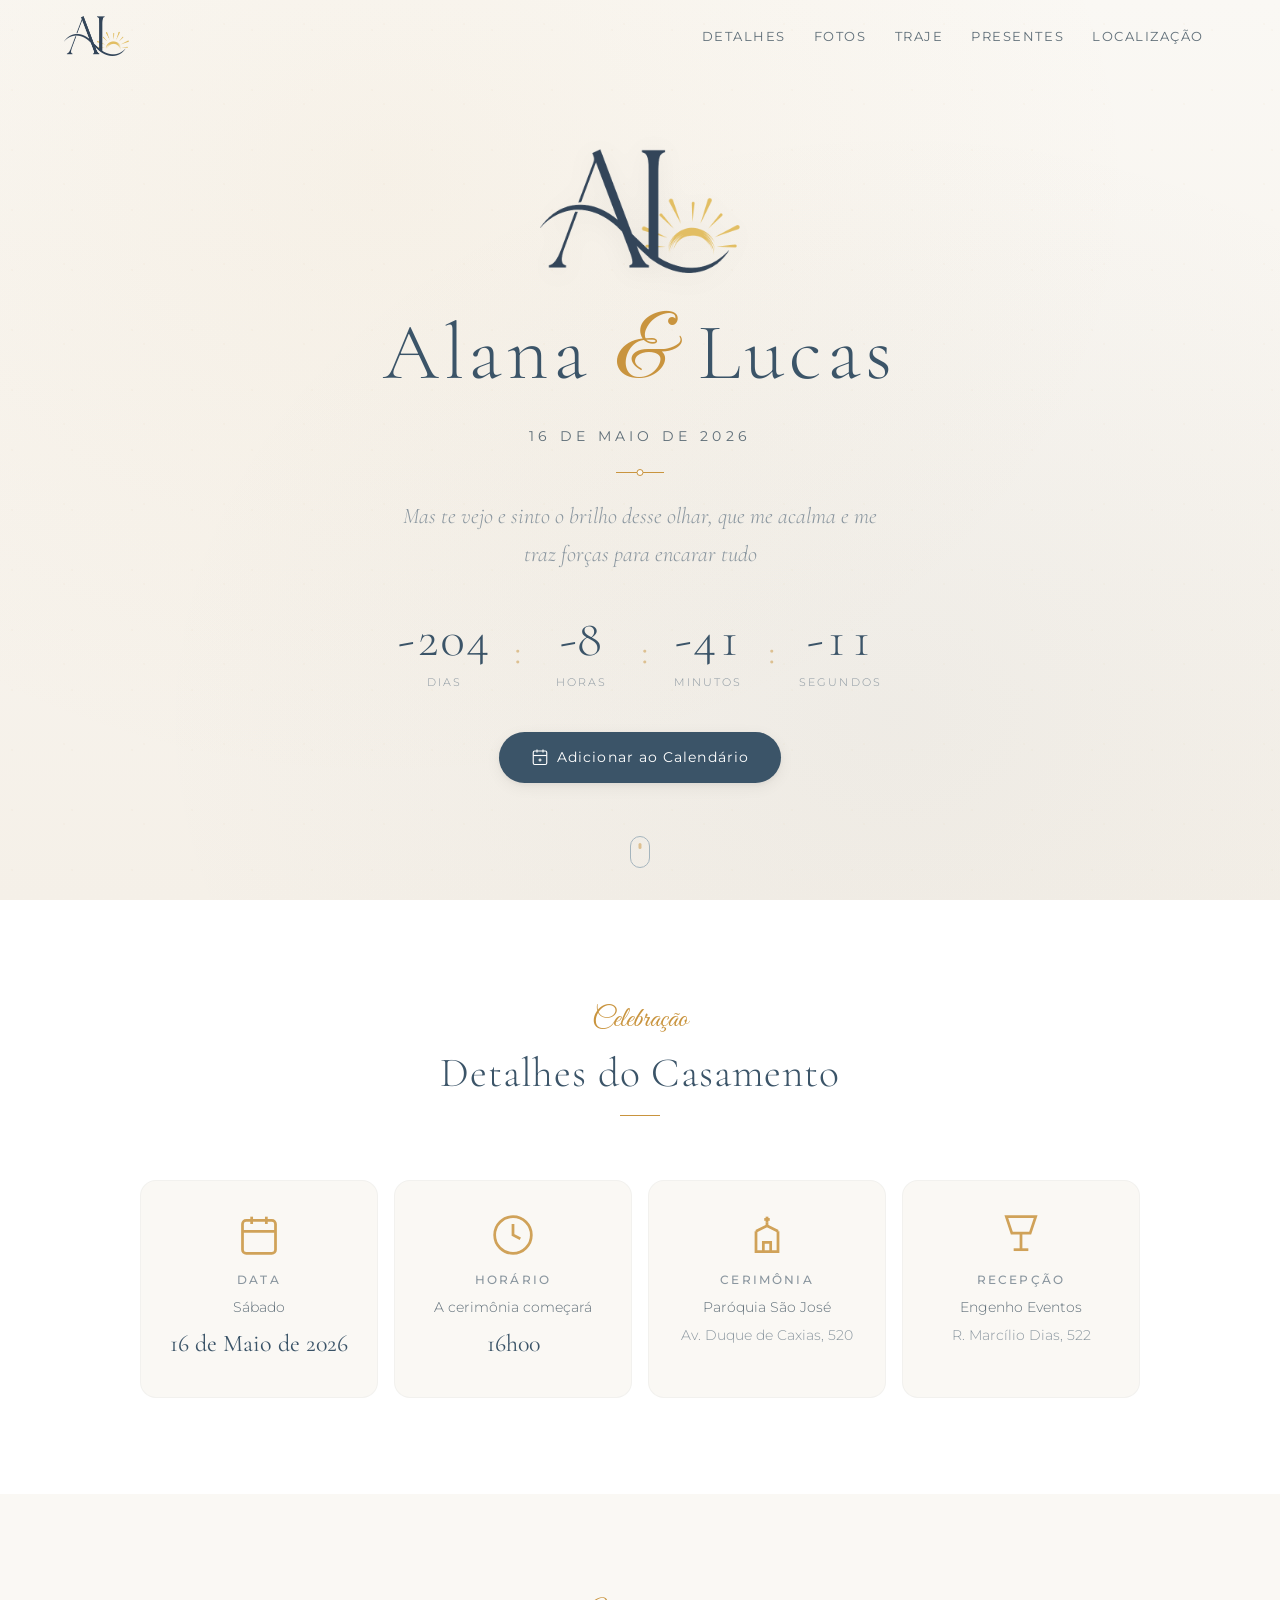
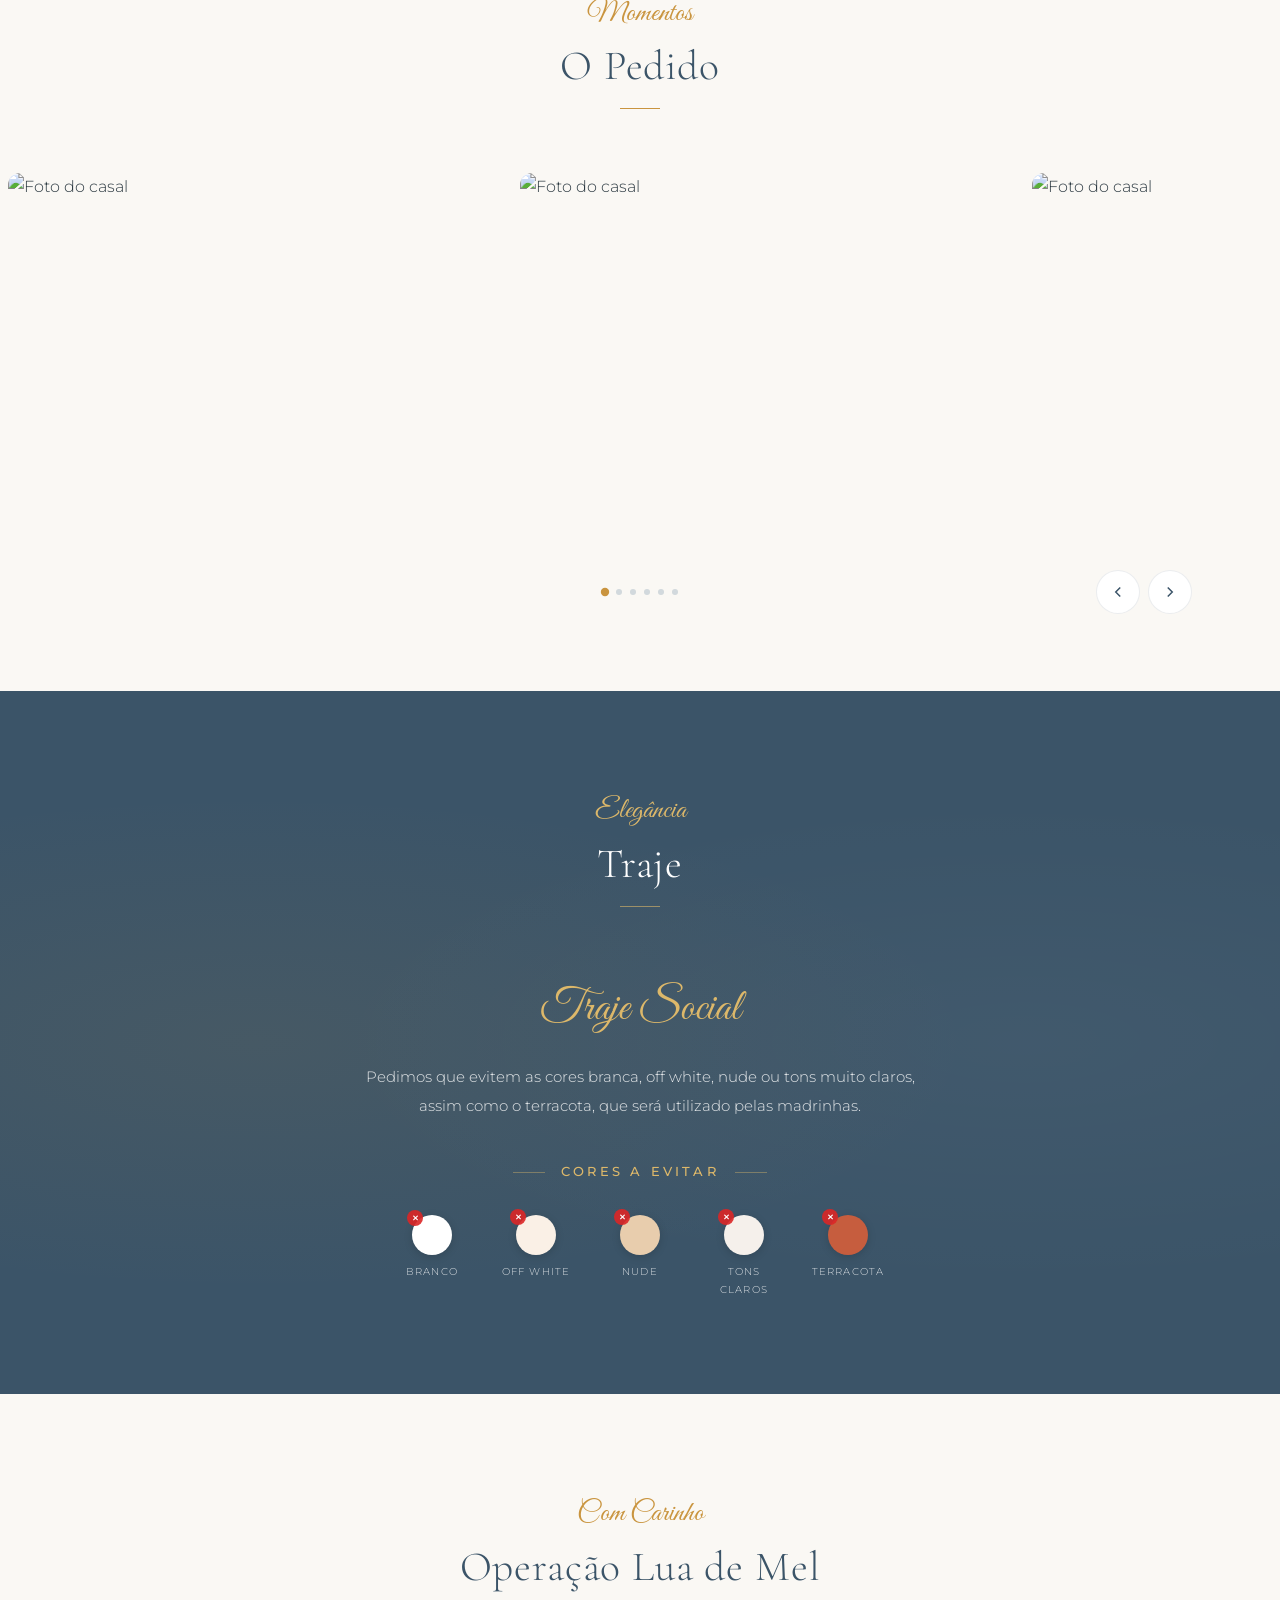
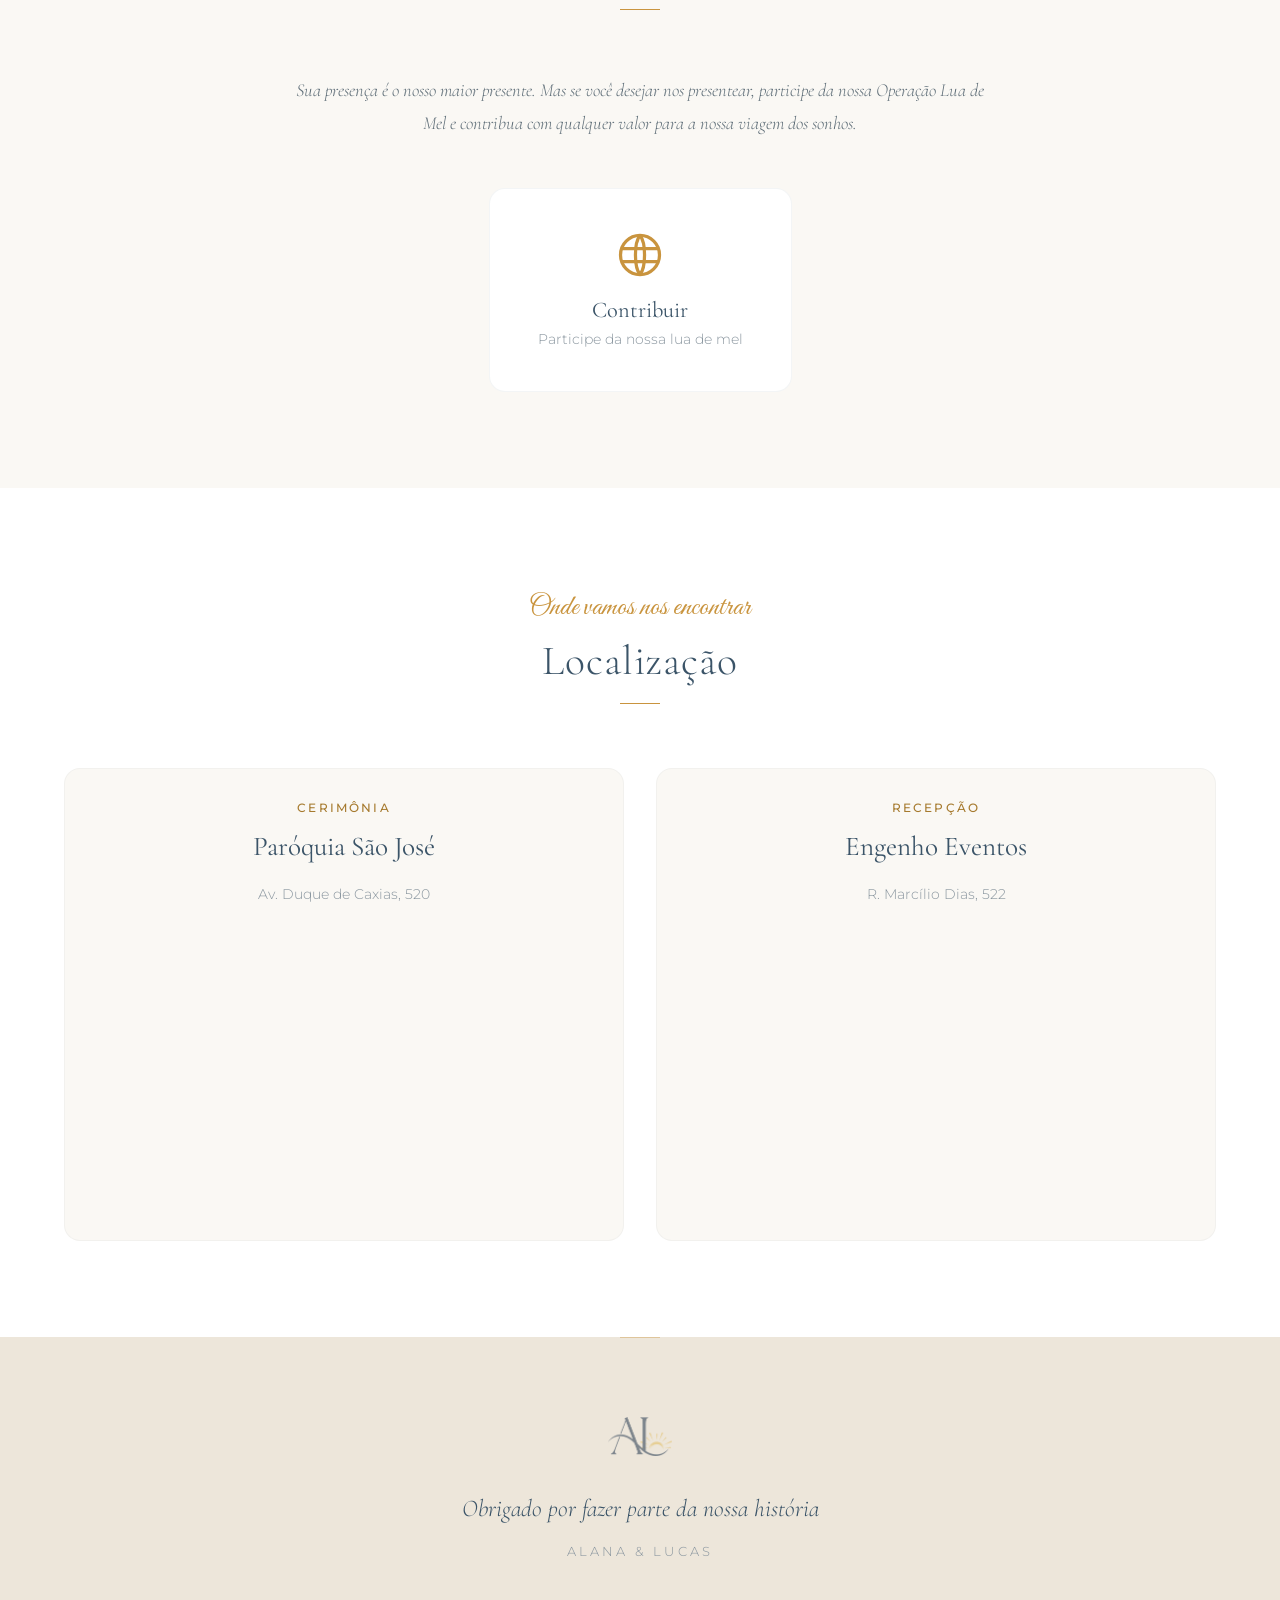
==== commit 6cfbeb86: "Update wedding site content: rename sections, remove schedule, add dress code colors and honeymoon g" ====
--- a/index.html
+++ b/index.html
@@ -6,76 +6,63 @@
     <title>Alana & Lucas - Casamento</title>
     <link rel="icon" type="image/png" href="Monograma.png">
 
-    <!-- Playfair Display (editorial headings) + Inter (clean body) -->
+    <!-- Google Fonts: Great Vibes (script accents) + Cormorant Garamond (headings) + Montserrat (body) -->
     <link rel="preconnect" href="https://fonts.googleapis.com">
     <link rel="preconnect" href="https://fonts.gstatic.com" crossorigin>
-    <link href="https://fonts.googleapis.com/css2?family=Inter:wght@200;300;400;500&family=Playfair+Display:ital,wght@0,400;0,700;1,400&display=swap" rel="stylesheet">
+    <link href="https://fonts.googleapis.com/css2?family=Cormorant+Garamond:ital,wght@0,300;0,400;0,500;0,600;1,300;1,400&family=Great+Vibes&family=Montserrat:wght@300;400;500&display=swap" rel="stylesheet">
 
     <link rel="stylesheet" href="styles.css">
 </head>
 <body>
-
-    <!-- Side Dot Navigation (desktop) -->
-    <nav class="side-nav" id="sideNav" aria-label="Navegação">
-        <a href="#hero" data-label="Início" class="active"></a>
-        <a href="#details" data-label="Detalhes"></a>
-        <a href="#gallery" data-label="Fotos"></a>
-
-        <a href="#dresscode" data-label="Traje"></a>
-        <a href="#gifts" data-label="Presentes"></a>
-        <a href="#location" data-label="Localização"></a>
-    </nav>
-
-    <!-- Mobile Navigation -->
-    <nav class="mobile-nav" id="mobileNav">
-        <div class="mobile-nav-inner">
-            <a href="#hero" class="nav-logo"><img src="Monograma.png" alt="Alana & Lucas"></a>
+    <!-- Navigation -->
+    <nav class="navbar">
+        <div class="nav-content">
+            <a href="#" class="nav-logo"><img src="Monograma.png" alt="Alana & Lucas"></a>
             <button class="nav-toggle" id="navToggle" aria-label="Menu">
                 <span></span>
                 <span></span>
                 <span></span>
             </button>
+            <ul class="nav-links" id="navLinks">
+                <li><a href="#details">Detalhes</a></li>
+                <li><a href="#gallery">Fotos</a></li>
+
+                <li><a href="#dresscode">Traje</a></li>
+                <li><a href="#gifts">Presentes</a></li>
+                <li><a href="#location">Localização</a></li>
+            </ul>
         </div>
     </nav>
 
-    <div class="mobile-menu" id="mobileMenu">
-        <a href="#details">Detalhes</a>
-        <a href="#gallery">Fotos</a>
-        <a href="#dresscode">Traje</a>
-        <a href="#gifts">Presentes</a>
-        <a href="#location">Localização</a>
-    </div>
-
-    <!-- ============================================================
-         HERO — Dark cinematic fullscreen
-         ============================================================ -->
-    <header class="hero" id="hero">
-        <div class="hero-inner">
+    <!-- Hero Section -->
+    <header class="hero">
+        <div class="hero-content">
             <img src="Monograma.png" alt="Monograma Alana & Lucas" class="logo">
             <h1 class="couple-names">Alana <span class="ampersand">&</span> Lucas</h1>
             <p class="wedding-date">16 de Maio de 2026</p>
-            <div class="hero-rule"></div>
+            <div class="hero-divider"></div>
             <p class="tagline">Mas te vejo e sinto o brilho desse olhar, que me acalma e me traz forças para encarar tudo</p>
-
             <div class="countdown" id="countdown">
                 <div class="countdown-item">
                     <span class="countdown-value" id="days">000</span>
                     <span class="countdown-label">Dias</span>
                 </div>
+                <span class="countdown-separator">:</span>
                 <div class="countdown-item">
                     <span class="countdown-value" id="hours">00</span>
                     <span class="countdown-label">Horas</span>
                 </div>
+                <span class="countdown-separator">:</span>
                 <div class="countdown-item">
                     <span class="countdown-value" id="minutes">00</span>
                     <span class="countdown-label">Minutos</span>
                 </div>
+                <span class="countdown-separator">:</span>
                 <div class="countdown-item">
                     <span class="countdown-value" id="seconds">00</span>
                     <span class="countdown-label">Segundos</span>
                 </div>
             </div>
-
             <a href="#" class="calendar-btn" id="calendarBtn" target="_blank" rel="noopener noreferrer">
                 <svg viewBox="0 0 24 24" fill="none" stroke="currentColor" stroke-width="1.5">
                     <rect x="3" y="4" width="18" height="18" rx="2" ry="2"></rect>
@@ -88,189 +75,244 @@
                 Adicionar ao Calendário
             </a>
         </div>
-
-        <div class="scroll-hint">
-            <span>Scroll</span>
-            <div class="scroll-hint-line"></div>
+        <div class="scroll-indicator">
+            <span></span>
         </div>
     </header>
 
     <main>
-        <!-- ============================================================
-             DETAILS — Editorial list with numbered items
-             ============================================================ -->
-        <section class="details-section" id="details">
-            <div class="details-inner">
-                <div class="details-header rv">
-                    <span class="section-label">Celebração</span>
-                    <h2 class="section-title">Detalhes do<br>Casamento</h2>
-                    <div class="section-rule"></div>
-                </div>
-
-                <div class="details-grid">
-                    <div class="detail-row">
-                        <div class="detail-item rv rv-d1">
-                            <span class="detail-num">01</span>
-                            <div>
-                                <span class="detail-label">Data</span>
-                                <p class="detail-value">16 de Maio de 2026</p>
-                                <p class="detail-sub">Sábado</p>
+        <!-- Wedding Details Section -->
+        <section class="section details" id="details">
+            <div class="section-header reveal">
+                <span class="section-label">Celebração</span>
+                <h2 class="section-title">Detalhes do Casamento</h2>
+            </div>
+            <div class="details-grid">
+                <div class="detail-card reveal reveal-delay-1">
+                    <div class="detail-icon">
+                        <svg viewBox="0 0 24 24" fill="none" stroke="currentColor" stroke-width="1.5">
+                            <rect x="3" y="4" width="18" height="18" rx="2" ry="2"></rect>
+                            <line x1="16" y1="2" x2="16" y2="6"></line>
+                            <line x1="8" y1="2" x2="8" y2="6"></line>
+                            <line x1="3" y1="10" x2="21" y2="10"></line>
+                        </svg>
+                    </div>
+                    <h3>Data</h3>
+                    <p>Sábado</p>
+                    <p class="highlight">16 de Maio de 2026</p>
+                </div>
+                <div class="detail-card reveal reveal-delay-2">
+                    <div class="detail-icon">
+                        <svg viewBox="0 0 24 24" fill="none" stroke="currentColor" stroke-width="1.5">
+                            <circle cx="12" cy="12" r="10"></circle>
+                            <polyline points="12 6 12 12 16 14"></polyline>
+                        </svg>
+                    </div>
+                    <h3>Horário</h3>
+                    <p>A cerimônia começará</p>
+                    <p class="highlight">16h00</p>
+                </div>
+                <div class="detail-card reveal reveal-delay-3">
+                    <div class="detail-icon">
+                        <svg viewBox="0 0 24 24" fill="none" stroke="currentColor" stroke-width="1.5">
+                            <path d="M12 2v3"></path>
+                            <path d="M10.5 3.5h3"></path>
+                            <path d="M12 5v2"></path>
+                            <path d="M6 10l6-3 6 3"></path>
+                            <path d="M6 10v11h12V10"></path>
+                            <path d="M10 21v-5h4v5"></path>
+                        </svg>
+                    </div>
+                    <h3>Cerimônia</h3>
+                    <p>Paróquia São José</p>
+                    <p class="address">Av. Duque de Caxias, 520</p>
+                </div>
+                <div class="detail-card reveal reveal-delay-4">
+                    <div class="detail-icon">
+                        <svg viewBox="0 0 24 24" fill="none" stroke="currentColor" stroke-width="1.5">
+                            <path d="M4 2h16l-3 9H7L4 2z"></path>
+                            <path d="M12 11v9"></path>
+                            <path d="M8 20h8"></path>
+                        </svg>
+                    </div>
+                    <h3>Recepção</h3>
+                    <p>Engenho Eventos</p>
+                    <p class="address">R. Marcílio Dias, 522</p>
+                </div>
+            </div>
+        </section>
+
+        <!-- Photo Gallery Section -->
+        <section class="section gallery" id="gallery">
+            <div class="section-header reveal">
+                <span class="section-label">Momentos</span>
+                <h2 class="section-title">O Pedido</h2>
+            </div>
+            <div class="carousel reveal">
+                <div class="carousel-container" id="carouselContainer">
+                    <div class="carousel-track" id="carouselTrack">
+                        <div class="carousel-slide">
+                            <img src="https://images.unsplash.com/photo-1522673607200-164d1b6ce486?w=800&h=600&fit=crop" alt="Foto do casal">
+                        </div>
+                        <div class="carousel-slide">
+                            <img src="https://images.unsplash.com/photo-1519741497674-611481863552?w=800&h=600&fit=crop" alt="Foto do casal">
+                        </div>
+                        <div class="carousel-slide">
+                            <img src="https://images.unsplash.com/photo-1511285560929-80b456fea0bc?w=800&h=600&fit=crop" alt="Foto do casal">
+                        </div>
+                        <div class="carousel-slide">
+                            <img src="https://images.unsplash.com/photo-1519225421980-715cb0215aed?w=800&h=600&fit=crop" alt="Foto do casal">
+                        </div>
+                        <div class="carousel-slide">
+                            <img src="https://images.unsplash.com/photo-1507504031003-b417219a0fde?w=800&h=600&fit=crop" alt="Foto do casal">
+                        </div>
+                        <div class="carousel-slide">
+                            <img src="https://images.unsplash.com/photo-1529636798458-92182e662485?w=800&h=600&fit=crop" alt="Foto do casal">
+                        </div>
+                        <div class="carousel-slide carousel-slide-video" data-video="video-nyc.mp4">
+                            <img src="https://images.unsplash.com/photo-1534430480872-3498386e7856?w=800&h=600&fit=crop" alt="Vídeo do casal">
+                            <div class="play-icon">
+                                <svg viewBox="0 0 24 24" fill="currentColor">
+                                    <path d="M8 5v14l11-7z"/>
+                                </svg>
                             </div>
                         </div>
-                        <div class="detail-item rv rv-d2">
-                            <span class="detail-num">02</span>
-                            <div>
-                                <span class="detail-label">Horário</span>
-                                <p class="detail-value">16h00</p>
-                                <p class="detail-sub">A cerimônia começará</p>
-                            </div>
-                        </div>
-                    </div>
-                    <div class="detail-row">
-                        <div class="detail-item rv rv-d3">
-                            <span class="detail-num">03</span>
-                            <div>
-                                <span class="detail-label">Cerimônia</span>
-                                <p class="detail-value">Paróquia São José</p>
-                                <p class="detail-sub">Av. Duque de Caxias, 520</p>
-                            </div>
-                        </div>
-                        <div class="detail-item rv rv-d4">
-                            <span class="detail-num">04</span>
-                            <div>
-                                <span class="detail-label">Recepção</span>
-                                <p class="detail-value">Engenho Eventos</p>
-                                <p class="detail-sub">R. Marcílio Dias, 522</p>
-                            </div>
-                        </div>
-                    </div>
+                    </div>
+                </div>
+            </div>
+            <div class="carousel-controls">
+                <div class="carousel-dots" id="carouselDots"></div>
+                <div class="carousel-buttons">
+                    <button class="carousel-btn carousel-prev" id="carouselPrev" aria-label="Anterior">
+                        <svg viewBox="0 0 24 24" fill="none" stroke="currentColor" stroke-width="2">
+                            <polyline points="15 18 9 12 15 6"></polyline>
+                        </svg>
+                    </button>
+                    <button class="carousel-btn carousel-next" id="carouselNext" aria-label="Próximo">
+                        <svg viewBox="0 0 24 24" fill="none" stroke="currentColor" stroke-width="2">
+                            <polyline points="9 18 15 12 9 6"></polyline>
+                        </svg>
+                    </button>
                 </div>
             </div>
         </section>
 
-        <!-- ============================================================
-             GALLERY — Masonry photo grid on dark background
-             ============================================================ -->
-        <section class="gallery-section" id="gallery">
-            <div class="gallery-header rv">
-                <span class="section-label" style="color: var(--gold-light);">Momentos</span>
-                <h2 class="section-title">O Pedido</h2>
-            </div>
-
-            <div class="gallery-grid">
-                <div class="gallery-item rv">
-                    <img src="https://images.unsplash.com/photo-1522673607200-164d1b6ce486?w=1200&h=500&fit=crop" alt="Foto do casal" loading="lazy">
-                </div>
-                <div class="gallery-item rv rv-d1">
-                    <img src="https://images.unsplash.com/photo-1519741497674-611481863552?w=600&h=450&fit=crop" alt="Foto do casal" loading="lazy">
-                </div>
-                <div class="gallery-item rv rv-d2">
-                    <img src="https://images.unsplash.com/photo-1511285560929-80b456fea0bc?w=600&h=450&fit=crop" alt="Foto do casal" loading="lazy">
-                </div>
-                <div class="gallery-item rv rv-d3">
-                    <img src="https://images.unsplash.com/photo-1519225421980-715cb0215aed?w=600&h=450&fit=crop" alt="Foto do casal" loading="lazy">
-                </div>
-                <div class="gallery-item rv rv-d1">
-                    <img src="https://images.unsplash.com/photo-1507504031003-b417219a0fde?w=600&h=450&fit=crop" alt="Foto do casal" loading="lazy">
-                </div>
-                <div class="gallery-item rv rv-d2">
-                    <img src="https://images.unsplash.com/photo-1529636798458-92182e662485?w=600&h=450&fit=crop" alt="Foto do casal" loading="lazy">
-                </div>
-                <div class="gallery-item gallery-item-video rv rv-d3" data-video="video-nyc.mp4">
-                    <img src="https://images.unsplash.com/photo-1534430480872-3498386e7856?w=600&h=450&fit=crop" alt="Vídeo do casal" loading="lazy">
-                    <div class="play-icon">
-                        <svg viewBox="0 0 24 24" fill="currentColor">
-                            <path d="M8 5v14l11-7z"/>
-                        </svg>
+        <!-- Dress Code Section -->
+        <section class="section dresscode" id="dresscode">
+            <div class="section-header reveal">
+                <span class="section-label" style="color: var(--color-accent-light);">Elegância</span>
+                <h2 class="section-title">Traje</h2>
+            </div>
+            <div class="dresscode-content reveal">
+                <p class="dresscode-main">Traje Social</p>
+                <p class="dresscode-note">Pedimos que evitem as cores branca, off white, nude ou tons muito claros, assim como o terracota, que será utilizado pelas madrinhas.</p>
+                <p class="swatches-heading">Cores a evitar</p>
+                <div class="color-swatches">
+                    <div class="swatch-item">
+                        <div class="swatch" style="background:#FFFFFF; border: 1px solid rgba(255,255,255,0.25);"><span class="swatch-badge"></span></div>
+                        <span class="swatch-label">Branco</span>
+                    </div>
+                    <div class="swatch-item">
+                        <div class="swatch" style="background:#FAF0E6;"><span class="swatch-badge"></span></div>
+                        <span class="swatch-label">Off White</span>
+                    </div>
+                    <div class="swatch-item">
+                        <div class="swatch" style="background:#E8CDAD;"><span class="swatch-badge"></span></div>
+                        <span class="swatch-label">Nude</span>
+                    </div>
+                    <div class="swatch-item">
+                        <div class="swatch" style="background:#F5F0EB;"><span class="swatch-badge"></span></div>
+                        <span class="swatch-label">Tons<br>Claros</span>
+                    </div>
+                    <div class="swatch-item">
+                        <div class="swatch" style="background:#C65D3E;"><span class="swatch-badge"></span></div>
+                        <span class="swatch-label">Terracota</span>
                     </div>
                 </div>
             </div>
         </section>
 
-        <!-- ============================================================
-             DRESS CODE — Dark cinematic band
-             ============================================================ -->
-        <section class="dresscode-section" id="dresscode">
-            <div class="rv">
-                <p class="dresscode-label">Elegância</p>
-                <h2 class="dresscode-title">Traje Social</h2>
-                <p class="dresscode-note">Pedimos que evitem as cores branca, off white, nude ou tons muito claros, assim como o terracota, que será utilizado pelas madrinhas.</p>
+        <!-- Gift Registry Section -->
+        <section class="section gifts" id="gifts">
+            <div class="section-header reveal">
+                <span class="section-label">Com Carinho</span>
+                <h2 class="section-title">Operação Lua de Mel</h2>
+            </div>
+            <div class="gifts-content">
+                <p class="gifts-message reveal">Sua presença é o nosso maior presente. Mas se você desejar nos presentear, participe da nossa Operação Lua de Mel e contribua com qualquer valor para a nossa viagem dos sonhos.</p>
+                <div class="gifts-grid">
+                    <a href="#" class="gift-card reveal" target="_blank" rel="noopener noreferrer">
+                        <div class="gift-icon">
+                            <svg viewBox="0 0 24 24" fill="none" stroke="currentColor" stroke-width="1.5">
+                                <path d="M 3 12 A 9 9 0 1 0 21 12 A 9 9 0 1 0 3 12"></path>
+                                <path d="M3.6 9h16.8"></path>
+                                <path d="M3.6 15h16.8"></path>
+                                <path d="M12 3c-2.8 3.3-2.8 14.7 0 18"></path>
+                                <path d="M12 3c2.8 3.3 2.8 14.7 0 18"></path>
+                            </svg>
+                        </div>
+                        <h3>Contribuir</h3>
+                        <p>Participe da nossa lua de mel</p>
+                    </a>
+                </div>
             </div>
         </section>
 
-        <!-- ============================================================
-             GIFTS — Minimal centered
-             ============================================================ -->
-        <section class="gifts-section" id="gifts">
-            <div class="gifts-inner">
-                <div class="rv">
-                    <span class="section-label">Com Carinho</span>
-                    <h2 class="section-title">Operação Lua de Mel</h2>
-                    <div class="section-rule" style="margin-left:auto;margin-right:auto;"></div>
-                </div>
-                <p class="gifts-message rv">Sua presença é o nosso maior presente. Mas se você desejar nos presentear, participe da nossa Operação Lua de Mel e contribua com qualquer valor para a nossa viagem dos sonhos.</p>
-                <a href="#" class="gift-link rv" target="_blank" rel="noopener noreferrer">
-                    <svg viewBox="0 0 24 24" fill="none" stroke="currentColor" stroke-width="1.5">
-                        <rect x="3" y="8" width="18" height="13" rx="2"></rect>
-                        <path d="M12 8V21"></path>
-                        <path d="M3 12h18"></path>
-                        <path d="M12 8c-1.5-2-4-2.5-4-5a4 4 0 0 1 4 0 4 4 0 0 1 4 0c0 2.5-2.5 3-4 5"></path>
-                    </svg>
-                    Acesse a Lista
-                </a>
-            </div>
-        </section>
-
-        <!-- ============================================================
-             LOCATION — Clean split cards
-             ============================================================ -->
-        <section class="location-section" id="location">
-            <div class="location-inner">
-                <div class="rv">
-                    <span class="section-label">Onde Vamos Nos Encontrar</span>
-                    <h2 class="section-title">Localização</h2>
-                    <div class="section-rule"></div>
-                </div>
-
-                <div class="location-grid">
-                    <div class="location-card rv">
-                        <div class="location-info">
-                            <p class="location-type">Cerimônia</p>
-                            <h3 class="location-name">Paróquia São José</h3>
-                            <address class="location-address">Av. Duque de Caxias, 520</address>
-                        </div>
-                        <div class="location-map">
-                            <iframe
-                                src="https://www.google.com/maps?q=Paróquia+São+José,+Av.+Duque+de+Caxias,+520&output=embed"
-                                width="100%"
-                                height="250"
-                                style="border:0;"
-                                allowfullscreen=""
-                                loading="lazy"
-                                referrerpolicy="no-referrer-when-downgrade"
-                                title="Localização da Cerimônia">
-                            </iframe>
-                        </div>
-                    </div>
-
-                    <div class="location-card rv rv-d1">
-                        <div class="location-info">
-                            <p class="location-type">Recepção</p>
-                            <h3 class="location-name">Engenho Eventos</h3>
-                            <address class="location-address">R. Marcílio Dias, 522</address>
-                        </div>
-                        <div class="location-map">
-                            <iframe
-                                src="https://www.google.com/maps?q=Engenho+Eventos,+R.+Marcílio+Dias,+522&output=embed"
-                                width="100%"
-                                height="250"
-                                style="border:0;"
-                                allowfullscreen=""
-                                loading="lazy"
-                                referrerpolicy="no-referrer-when-downgrade"
-                                title="Localização da Recepção">
-                            </iframe>
-                        </div>
+        <!-- Location Section -->
+        <section class="section location" id="location">
+            <div class="section-header reveal">
+                <span class="section-label">Onde vamos nos encontrar</span>
+                <h2 class="section-title">Localização</h2>
+            </div>
+
+            <div class="location-grid">
+                <!-- Church Location -->
+                <div class="location-item reveal">
+                    <div class="location-info">
+                        <div class="location-venue">
+                            <h3>Cerimônia</h3>
+                            <p class="venue-name">Paróquia São José</p>
+                            <address>
+                                Av. Duque de Caxias, 520
+                            </address>
+                        </div>
+                    </div>
+                    <div class="map-container">
+                        <iframe
+                            src="https://www.google.com/maps?q=Paróquia+São+José,+Av.+Duque+de+Caxias,+520&output=embed"
+                            width="100%"
+                            height="300"
+                            style="border:0;"
+                            allowfullscreen=""
+                            loading="lazy"
+                            referrerpolicy="no-referrer-when-downgrade"
+                            title="Localização da Cerimônia">
+                        </iframe>
+                    </div>
+                </div>
+
+                <!-- Reception Location -->
+                <div class="location-item reveal">
+                    <div class="location-info">
+                        <div class="location-venue">
+                            <h3>Recepção</h3>
+                            <p class="venue-name">Engenho Eventos</p>
+                            <address>
+                                R. Marcílio Dias, 522
+                            </address>
+                        </div>
+                    </div>
+                    <div class="map-container">
+                        <iframe
+                            src="https://www.google.com/maps?q=Engenho+Eventos,+R.+Marcílio+Dias,+522&output=embed"
+                            width="100%"
+                            height="300"
+                            style="border:0;"
+                            allowfullscreen=""
+                            loading="lazy"
+                            referrerpolicy="no-referrer-when-downgrade"
+                            title="Localização da Recepção">
+                        </iframe>
                     </div>
                 </div>
             </div>
@@ -291,8 +333,8 @@
         </video>
     </div>
 
-    <!-- Back to Top -->
-    <a href="#hero" class="back-to-top" id="backToTop" aria-label="Voltar ao topo">
+    <!-- Back to Top Button -->
+    <a href="#" class="back-to-top" id="backToTop" aria-label="Voltar ao topo">
         <svg viewBox="0 0 24 24" fill="none" stroke="currentColor" stroke-width="2">
             <polyline points="18 15 12 9 6 15"></polyline>
         </svg>
@@ -300,9 +342,9 @@
 
     <!-- Footer -->
     <footer class="footer">
-        <div class="rv">
+        <div class="footer-content reveal">
             <img src="Monograma.png" alt="Alana & Lucas" class="footer-logo">
-            <p class="footer-quote">Obrigado por fazer parte da nossa história</p>
+            <p class="thank-you">Obrigado por fazer parte da nossa história</p>
             <p class="footer-names">Alana & Lucas</p>
         </div>
     </footer>
@@ -311,124 +353,281 @@
         // =================================================================
         // Scroll Reveal (IntersectionObserver)
         // =================================================================
+        const revealElements = document.querySelectorAll('.reveal');
         const prefersReducedMotion = window.matchMedia('(prefers-reduced-motion: reduce)').matches;
-        const revealEls = document.querySelectorAll('.rv, .rv-left, .rv-right');
 
         if (!prefersReducedMotion) {
-            const obs = new IntersectionObserver((entries) => {
-                entries.forEach(e => {
-                    if (e.isIntersecting) {
-                        e.target.classList.add('is-visible');
-                        obs.unobserve(e.target);
+            const revealObserver = new IntersectionObserver((entries) => {
+                entries.forEach(entry => {
+                    if (entry.isIntersecting) {
+                        entry.target.classList.add('revealed');
+                        revealObserver.unobserve(entry.target);
                     }
                 });
-            }, { threshold: 0.12, rootMargin: '0px 0px -30px 0px' });
-            revealEls.forEach(el => obs.observe(el));
+            }, { threshold: 0.15, rootMargin: '0px 0px -40px 0px' });
+
+            revealElements.forEach(el => revealObserver.observe(el));
         } else {
-            revealEls.forEach(el => el.classList.add('is-visible'));
-        }
-
-        // =================================================================
-        // Side Nav scroll spy
-        // =================================================================
-        const sideNavLinks = document.querySelectorAll('.side-nav a');
-        const allSections = document.querySelectorAll('[id]');
-        const sectionIds = ['hero', 'details', 'gallery', 'dresscode', 'gifts', 'location'];
-
-        function updateSideNav() {
-            const scrollY = window.scrollY + window.innerHeight / 3;
-            let current = 'hero';
-
-            sectionIds.forEach(id => {
-                const el = document.getElementById(id);
-                if (el && el.offsetTop <= scrollY) current = id;
+            revealElements.forEach(el => el.classList.add('revealed'));
+        }
+
+        // =================================================================
+        // Back to top & navbar background
+        // =================================================================
+        const backToTop = document.getElementById('backToTop');
+        const navbar = document.querySelector('.navbar');
+
+        // Scroll spy
+        const sections = document.querySelectorAll('section[id]');
+        const navItems = document.querySelectorAll('.nav-links a');
+
+        function updateActiveNav() {
+            const scrollPos = window.scrollY + 150;
+
+            sections.forEach(section => {
+                const sectionTop = section.offsetTop;
+                const sectionHeight = section.offsetHeight;
+                const sectionId = section.getAttribute('id');
+
+                if (scrollPos >= sectionTop && scrollPos < sectionTop + sectionHeight) {
+                    navItems.forEach(item => {
+                        item.classList.remove('active');
+                        if (item.getAttribute('href') === '#' + sectionId) {
+                            item.classList.add('active');
+                        }
+                    });
+                }
             });
 
-            sideNavLinks.forEach(link => {
-                link.classList.toggle('active', link.getAttribute('href') === '#' + current);
-            });
-        }
-
-        // =================================================================
-        // Mobile nav
-        // =================================================================
-        const mobileNav = document.getElementById('mobileNav');
+            if (window.scrollY < 300) {
+                navItems.forEach(item => item.classList.remove('active'));
+            }
+        }
+
+        window.addEventListener('scroll', () => {
+            if (window.scrollY > 300) {
+                backToTop.classList.add('visible');
+            } else {
+                backToTop.classList.remove('visible');
+            }
+
+            if (window.scrollY > 100) {
+                navbar.classList.add('scrolled');
+            } else {
+                navbar.classList.remove('scrolled');
+            }
+
+            updateActiveNav();
+        }, { passive: true });
+
+        // =================================================================
+        // Mobile menu toggle
+        // =================================================================
         const navToggle = document.getElementById('navToggle');
-        const mobileMenu = document.getElementById('mobileMenu');
-        const backToTop = document.getElementById('backToTop');
+        const navLinks = document.getElementById('navLinks');
 
         navToggle.addEventListener('click', () => {
             navToggle.classList.toggle('active');
-            mobileMenu.classList.toggle('active');
-            document.body.style.overflow = mobileMenu.classList.contains('active') ? 'hidden' : '';
+            navLinks.classList.toggle('active');
         });
 
-        mobileMenu.querySelectorAll('a').forEach(link => {
+        navLinks.querySelectorAll('a').forEach(link => {
             link.addEventListener('click', () => {
                 navToggle.classList.remove('active');
-                mobileMenu.classList.remove('active');
-                document.body.style.overflow = '';
+                navLinks.classList.remove('active');
             });
         });
 
         // =================================================================
-        // Scroll events (passive)
-        // =================================================================
-        window.addEventListener('scroll', () => {
-            // Back to top
-            backToTop.classList.toggle('visible', window.scrollY > 400);
-
-            // Mobile nav background
-            mobileNav.classList.toggle('scrolled', window.scrollY > 100);
-
-            // Side nav spy
-            updateSideNav();
-        }, { passive: true });
-
-        // =================================================================
-        // Countdown
+        // Countdown timer
         // =================================================================
         const weddingDate = new Date('2026-05-16T16:00:00').getTime();
 
         function updateCountdown() {
-            const dist = weddingDate - Date.now();
-            const d = Math.floor(dist / 864e5);
-            const h = Math.floor((dist % 864e5) / 36e5);
-            const m = Math.floor((dist % 36e5) / 6e4);
-            const s = Math.floor((dist % 6e4) / 1e3);
-
-            document.getElementById('days').textContent = d < 100 ? d : String(d).padStart(3, '0');
-            document.getElementById('hours').textContent = String(h).padStart(2, '0');
-            document.getElementById('minutes').textContent = String(m).padStart(2, '0');
-            document.getElementById('seconds').textContent = String(s).padStart(2, '0');
+            const now = new Date().getTime();
+            const distance = weddingDate - now;
+
+            const days = Math.floor(distance / (1000 * 60 * 60 * 24));
+            const hours = Math.floor((distance % (1000 * 60 * 60 * 24)) / (1000 * 60 * 60));
+            const minutes = Math.floor((distance % (1000 * 60 * 60)) / (1000 * 60));
+            const seconds = Math.floor((distance % (1000 * 60)) / 1000);
+
+            document.getElementById('days').textContent = days < 100 ? days.toString() : days.toString().padStart(3, '0');
+            document.getElementById('hours').textContent = hours.toString().padStart(2, '0');
+            document.getElementById('minutes').textContent = minutes.toString().padStart(2, '0');
+            document.getElementById('seconds').textContent = seconds.toString().padStart(2, '0');
         }
 
         updateCountdown();
         setInterval(updateCountdown, 1000);
 
         // =================================================================
-        // Google Calendar
-        // =================================================================
-        const calParams = new URLSearchParams({
+        // Add to Calendar - Google Calendar
+        // =================================================================
+        const eventDetails = {
+            title: 'Casamento Alana & Lucas',
+            description: 'Cerimônia às 16h na Paróquia São José, seguida de recepção no Engenho Eventos.',
+            location: 'Paróquia São José - Av. Duque de Caxias, 520',
+            startDate: '2026-05-16',
+            startTime: '16:00',
+            endDate: '2026-05-17',
+            endTime: '00:00'
+        };
+
+        const start = eventDetails.startDate.replace(/-/g, '') + 'T' + eventDetails.startTime.replace(':', '') + '00';
+        const end = eventDetails.endDate.replace(/-/g, '') + 'T' + eventDetails.endTime.replace(':', '') + '00';
+        const params = new URLSearchParams({
             action: 'TEMPLATE',
-            text: 'Casamento Alana & Lucas',
-            dates: '20260516T160000/20260517T000000',
-            details: 'Cerimônia às 16h na Paróquia São José, seguida de recepção no Engenho Eventos.',
-            location: 'Paróquia São José - Av. Duque de Caxias, 520'
+            text: eventDetails.title,
+            dates: `${start}/${end}`,
+            details: eventDetails.description,
+            location: eventDetails.location
         });
-        document.getElementById('calendarBtn').href = 'https://calendar.google.com/calendar/render?' + calParams;
-
-        // =================================================================
-        // Gallery modal (click on any gallery item)
+        document.getElementById('calendarBtn').href = `https://calendar.google.com/calendar/render?${params}`;
+
+        // =================================================================
+        // Carousel
+        // =================================================================
+        const track = document.getElementById('carouselTrack');
+        const slides = track.querySelectorAll('.carousel-slide');
+        const prevBtn = document.getElementById('carouselPrev');
+        const nextBtn = document.getElementById('carouselNext');
+        const dotsContainer = document.getElementById('carouselDots');
+        let currentSlide = 0;
+
+        function getSlideWidth() {
+            return window.innerWidth <= 768 ? 80 : 40;
+        }
+
+        function getMaxSlide() {
+            const slideWidth = getSlideWidth();
+            const visibleSlides = 100 / slideWidth;
+            return Math.max(0, slides.length - Math.floor(visibleSlides));
+        }
+
+        function createDots() {
+            dotsContainer.innerHTML = '';
+            const maxSlide = getMaxSlide();
+            for (let i = 0; i <= maxSlide; i++) {
+                const dot = document.createElement('span');
+                dot.classList.add('carousel-dot');
+                if (i === 0) dot.classList.add('active');
+                dot.addEventListener('click', () => goToSlide(i));
+                dotsContainer.appendChild(dot);
+            }
+        }
+
+        createDots();
+        window.addEventListener('resize', () => {
+            createDots();
+            if (currentSlide > getMaxSlide()) {
+                currentSlide = getMaxSlide();
+            }
+            updateCarousel();
+        });
+
+        function updateCarousel() {
+            const slideWidth = getSlideWidth();
+            track.style.transform = `translate3d(-${currentSlide * slideWidth}%, 0, 0)`;
+            const dots = dotsContainer.querySelectorAll('.carousel-dot');
+            dots.forEach((dot, index) => {
+                dot.classList.toggle('active', index === currentSlide);
+            });
+        }
+
+        function goToSlide(index) {
+            currentSlide = index;
+            updateCarousel();
+        }
+
+        function nextSlide() {
+            const maxSlide = getMaxSlide();
+            currentSlide = currentSlide >= maxSlide ? 0 : currentSlide + 1;
+            updateCarousel();
+        }
+
+        function prevSlide() {
+            const maxSlide = getMaxSlide();
+            currentSlide = currentSlide <= 0 ? maxSlide : currentSlide - 1;
+            updateCarousel();
+        }
+
+        nextBtn.addEventListener('click', nextSlide);
+        prevBtn.addEventListener('click', prevSlide);
+
+        let autoAdvance = setInterval(nextSlide, 5000);
+
+        // Drag functionality
+        let isDragging = false;
+        let hasDragged = false;
+        let startPos = 0;
+        let currentTranslate = 0;
+        let prevTranslate = 0;
+
+        const carouselContainer = document.getElementById('carouselContainer');
+
+        carouselContainer.addEventListener('mousedown', dragStart);
+        carouselContainer.addEventListener('mousemove', drag);
+        carouselContainer.addEventListener('mouseup', dragEnd);
+        carouselContainer.addEventListener('mouseleave', dragEnd);
+
+        carouselContainer.addEventListener('touchstart', dragStart, { passive: true });
+        carouselContainer.addEventListener('touchmove', drag, { passive: false });
+        carouselContainer.addEventListener('touchend', dragEnd);
+
+        function dragStart(e) {
+            isDragging = true;
+            hasDragged = false;
+            startPos = getPositionX(e);
+            const slideWidth = getSlideWidth();
+            prevTranslate = -currentSlide * slideWidth;
+            track.style.transition = 'none';
+            clearInterval(autoAdvance);
+        }
+
+        function drag(e) {
+            if (!isDragging) return;
+            const currentPosition = getPositionX(e);
+            const diff = currentPosition - startPos;
+            if (Math.abs(diff) > 5) {
+                hasDragged = true;
+                e.preventDefault();
+            }
+            currentTranslate = prevTranslate + (diff / carouselContainer.offsetWidth) * 100;
+            track.style.transform = `translate3d(${currentTranslate}%, 0, 0)`;
+        }
+
+        function dragEnd() {
+            if (!isDragging) return;
+            isDragging = false;
+            track.style.transition = 'transform 0.5s cubic-bezier(0.25, 0.1, 0.25, 1)';
+
+            const slideWidth = getSlideWidth();
+            const movedSlides = Math.round((prevTranslate - currentTranslate) / slideWidth);
+            const maxSlide = getMaxSlide();
+
+            currentSlide = Math.max(0, Math.min(currentSlide + movedSlides, maxSlide));
+            updateCarousel();
+            autoAdvance = setInterval(nextSlide, 5000);
+        }
+
+        function getPositionX(e) {
+            return e.type.includes('mouse') ? e.pageX : e.touches[0].clientX;
+        }
+
+        // =================================================================
+        // Photo/Video Modal
         // =================================================================
         const modal = document.getElementById('photoModal');
         const modalImage = document.getElementById('modalImage');
         const modalVideo = document.getElementById('modalVideo');
         const modalClose = document.getElementById('modalClose');
 
-        document.querySelectorAll('.gallery-item').forEach(item => {
-            item.addEventListener('click', () => {
-                const videoSrc = item.dataset.video;
+        slides.forEach(slide => {
+            slide.addEventListener('click', () => {
+                if (hasDragged) return;
+
+                const videoSrc = slide.dataset.video;
                 if (videoSrc) {
                     modalImage.style.display = 'none';
                     modalVideo.style.display = 'block';
@@ -436,14 +635,16 @@
                     modalVideo.load();
                     modalVideo.play();
                 } else {
-                    const img = item.querySelector('img');
-                    const hiRes = img.src.replace(/w=\d+&h=\d+/, 'w=1600&h=1200');
+                    const img = slide.querySelector('img');
+                    const highResSrc = img.src.replace('w=800&h=600', 'w=1600&h=1200');
                     modalVideo.style.display = 'none';
                     modalImage.style.display = 'block';
-                    modalImage.src = hiRes;
+                    modalImage.src = highResSrc;
                 }
+
                 modal.classList.add('active');
                 document.body.style.overflow = 'hidden';
+                clearInterval(autoAdvance);
             });
         });
 
@@ -452,12 +653,17 @@
             document.body.style.overflow = '';
             modalVideo.pause();
             modalVideo.currentTime = 0;
+            autoAdvance = setInterval(nextSlide, 5000);
         }
 
         modalClose.addEventListener('click', closeModal);
-        modal.addEventListener('click', e => { if (e.target === modal) closeModal(); });
-        document.addEventListener('keydown', e => {
-            if (e.key === 'Escape' && modal.classList.contains('active')) closeModal();
+        modal.addEventListener('click', (e) => {
+            if (e.target === modal) closeModal();
+        });
+        document.addEventListener('keydown', (e) => {
+            if (e.key === 'Escape' && modal.classList.contains('active')) {
+                closeModal();
+            }
         });
     </script>
 </body>
--- a/styles.css
+++ b/styles.css
@@ -1,586 +1,718 @@
 /* ==========================================================================
-   Alana & Lucas Wedding — Editorial Revamp
-   Design: Editorial Magazine + Minimalist Monochrome + Gold accent
-   Typography: Playfair Display (display) + Inter (body)
-   Style: High-contrast, asymmetric grids, full-bleed imagery, bold type
+   Alana & Lucas Wedding - Redesigned with UI/UX Pro Max
+   Design System:
+   - Style: Soft UI Evolution (subtle depth, refined shadows, WCAG AA+)
+   - Typography: Great Vibes (script accents) + Cormorant Garamond (headings) + Montserrat (body)
+   - Palette: Deep slate blue + warm gold + soft cream
    ========================================================================== */
 
 :root {
-    --black: #0a0a0a;
-    --black-soft: #1a1a1a;
-    --white: #ffffff;
-    --off-white: #f7f6f3;
-    --gray-100: #f0efec;
-    --gray-200: #e0ddd8;
-    --gray-400: #a09a90;
-    --gray-600: #6b6560;
-    --gray-800: #3a3632;
-    --gold: #b8963e;
-    --gold-light: #d4b56a;
-    --gold-dark: #96792e;
-
-    --font-display: 'Playfair Display', Georgia, serif;
-    --font-body: 'Inter', -apple-system, sans-serif;
-
-    --ease: cubic-bezier(0.16, 1, 0.3, 1);
+    /* Color System - Semantic Tokens */
+    --color-primary: #3b5468;
+    --color-primary-light: #5a7d96;
+    --color-primary-dark: #2a3f50;
+    --color-primary-rgb: 59, 84, 104;
+
+    --color-accent: #c9943e;
+    --color-accent-light: #ddb86a;
+    --color-accent-dark: #a67a2e;
+    --color-accent-rgb: 201, 148, 62;
+
+    --color-cream: #faf8f4;
+    --color-cream-warm: #f5f0e8;
+    --color-cream-dark: #ede6da;
+
+    --color-surface: #ffffff;
+    --color-surface-elevated: #ffffff;
+
+    --color-text: #2d3a42;
+    --color-text-secondary: #5f6e78;
+    --color-text-muted: #8a969f;
+
+    /* Typography */
+    --font-script: 'Great Vibes', cursive;
+    --font-serif: 'Cormorant Garamond', Georgia, serif;
+    --font-sans: 'Montserrat', -apple-system, sans-serif;
+
+    /* Spacing Scale (8dp system) */
+    --space-1: 0.25rem;  /* 4px */
+    --space-2: 0.5rem;   /* 8px */
+    --space-3: 0.75rem;  /* 12px */
+    --space-4: 1rem;     /* 16px */
+    --space-6: 1.5rem;   /* 24px */
+    --space-8: 2rem;     /* 32px */
+    --space-10: 2.5rem;  /* 40px */
+    --space-12: 3rem;    /* 48px */
+    --space-16: 4rem;    /* 64px */
+    --space-20: 5rem;    /* 80px */
+    --space-24: 6rem;    /* 96px */
+
+    /* Shadows - Soft UI Evolution */
+    --shadow-sm: 0 1px 3px rgba(0,0,0,0.04), 0 1px 2px rgba(0,0,0,0.06);
+    --shadow-md: 0 4px 16px rgba(0,0,0,0.06), 0 2px 4px rgba(0,0,0,0.04);
+    --shadow-lg: 0 12px 40px rgba(0,0,0,0.08), 0 4px 12px rgba(0,0,0,0.04);
+    --shadow-xl: 0 20px 60px rgba(0,0,0,0.1), 0 8px 20px rgba(0,0,0,0.05);
+    --shadow-glow: 0 0 40px rgba(var(--color-accent-rgb), 0.15);
+
+    /* Transitions */
+    --ease-out: cubic-bezier(0.16, 1, 0.3, 1);
     --ease-spring: cubic-bezier(0.34, 1.56, 0.64, 1);
-
-    --container: 1280px;
-    --gutter: clamp(1.5rem, 4vw, 3rem);
-}
-
-/* Reset */
-*, *::before, *::after { box-sizing: border-box; margin: 0; padding: 0; }
+    --duration-fast: 150ms;
+    --duration-normal: 250ms;
+    --duration-slow: 400ms;
+
+    /* Border Radius */
+    --radius-sm: 8px;
+    --radius-md: 12px;
+    --radius-lg: 16px;
+    --radius-xl: 24px;
+    --radius-full: 9999px;
+
+    /* Layout */
+    --container-max: 1200px;
+    --nav-height: 72px;
+}
+
+/* ==========================================================================
+   Reset & Base
+   ========================================================================== */
+
+*, *::before, *::after {
+    box-sizing: border-box;
+    margin: 0;
+    padding: 0;
+}
 
 html {
     scroll-behavior: smooth;
-    scroll-padding-top: 80px;
+    scroll-padding-top: var(--nav-height);
     font-size: 16px;
     -webkit-font-smoothing: antialiased;
+    -moz-osx-font-smoothing: grayscale;
 }
 
 body {
-    font-family: var(--font-body);
+    font-family: var(--font-sans);
     font-weight: 300;
     line-height: 1.7;
-    color: var(--gray-800);
-    background: var(--off-white);
+    color: var(--color-text);
+    background-color: var(--color-cream);
     overflow-x: hidden;
 }
 
-img { max-width: 100%; height: auto; display: block; }
-
-/* ==========================================================================
-   Scroll Reveal
-   ========================================================================== */
-
-.rv {
+img {
+    max-width: 100%;
+    height: auto;
+}
+
+/* ==========================================================================
+   Typography
+   ========================================================================== */
+
+h1, h2, h3 {
+    font-family: var(--font-serif);
+    font-weight: 400;
+    line-height: 1.2;
+}
+
+.script-text {
+    font-family: var(--font-script);
+    font-weight: 400;
+}
+
+/* ==========================================================================
+   Scroll Reveal Animations
+   ========================================================================== */
+
+.reveal {
     opacity: 0;
-    transform: translateY(40px);
-    transition: opacity 0.7s var(--ease), transform 0.7s var(--ease);
-}
-.rv.is-visible { opacity: 1; transform: none; }
-.rv-d1 { transition-delay: 100ms; }
-.rv-d2 { transition-delay: 200ms; }
-.rv-d3 { transition-delay: 300ms; }
-.rv-d4 { transition-delay: 400ms; }
-
-.rv-left {
-    opacity: 0;
-    transform: translateX(-60px);
-    transition: opacity 0.7s var(--ease), transform 0.7s var(--ease);
-}
-.rv-right {
-    opacity: 0;
-    transform: translateX(60px);
-    transition: opacity 0.7s var(--ease), transform 0.7s var(--ease);
-}
-.rv-left.is-visible, .rv-right.is-visible {
-    opacity: 1; transform: none;
-}
+    transform: translateY(32px);
+    transition: opacity var(--duration-slow) var(--ease-out),
+                transform var(--duration-slow) var(--ease-out);
+}
+
+.reveal.revealed {
+    opacity: 1;
+    transform: translateY(0);
+}
+
+.reveal-delay-1 { transition-delay: 80ms; }
+.reveal-delay-2 { transition-delay: 160ms; }
+.reveal-delay-3 { transition-delay: 240ms; }
+.reveal-delay-4 { transition-delay: 320ms; }
 
 @media (prefers-reduced-motion: reduce) {
-    .rv, .rv-left, .rv-right { opacity: 1; transform: none; transition: none; }
-}
-
-/* ==========================================================================
-   Side Navigation (vertical dot nav)
-   ========================================================================== */
-
-.side-nav {
-    position: fixed;
-    right: clamp(1rem, 2vw, 2rem);
-    top: 50%;
-    transform: translateY(-50%);
-    z-index: 1000;
-    display: flex;
-    flex-direction: column;
-    gap: 16px;
-    align-items: center;
-}
-
-.side-nav a {
-    width: 10px;
-    height: 10px;
-    border-radius: 50%;
-    border: 1.5px solid var(--gray-400);
-    background: transparent;
-    transition: background 0.25s, border-color 0.25s, transform 0.25s var(--ease-spring);
-    display: block;
-    position: relative;
-    cursor: pointer;
-}
-
-.side-nav a:hover {
-    border-color: var(--gold);
-    transform: scale(1.4);
-}
-
-.side-nav a.active {
-    background: var(--gold);
-    border-color: var(--gold);
-    transform: scale(1.3);
-}
-
-/* Tooltip */
-.side-nav a::before {
-    content: attr(data-label);
-    position: absolute;
-    right: 24px;
-    top: 50%;
-    transform: translateY(-50%);
-    font-family: var(--font-body);
-    font-size: 0.7rem;
-    font-weight: 400;
-    letter-spacing: 0.1em;
-    text-transform: uppercase;
-    color: var(--gray-600);
-    white-space: nowrap;
-    opacity: 0;
-    pointer-events: none;
-    transition: opacity 0.2s;
-}
-
-.side-nav a:hover::before {
-    opacity: 1;
-}
-
-@media (max-width: 768px) {
-    .side-nav { display: none; }
-}
-
-/* ==========================================================================
-   Mobile Top Nav
-   ========================================================================== */
-
-.mobile-nav {
-    display: none;
+    .reveal {
+        opacity: 1;
+        transform: none;
+        transition: none;
+    }
+
+    .hero-content {
+        animation: none !important;
+    }
+
+    .scroll-indicator span::before {
+        animation: none !important;
+    }
+
+    .countdown-value {
+        transition: none !important;
+    }
+}
+
+/* ==========================================================================
+   Navigation
+   ========================================================================== */
+
+.navbar {
     position: fixed;
     top: 0;
     left: 0;
     right: 0;
     z-index: 1000;
-    height: 64px;
+    height: var(--nav-height);
     background: transparent;
-    transition: background 0.3s, backdrop-filter 0.3s;
-}
-
-.mobile-nav.scrolled {
-    background: rgba(247, 246, 243, 0.95);
+    transition: background var(--duration-normal) var(--ease-out),
+                box-shadow var(--duration-normal) var(--ease-out),
+                backdrop-filter var(--duration-normal) var(--ease-out);
+}
+
+.navbar.scrolled {
+    background: rgba(250, 248, 244, 0.92);
     backdrop-filter: blur(20px);
     -webkit-backdrop-filter: blur(20px);
-}
-
-.mobile-nav-inner {
+    box-shadow: 0 1px 0 rgba(var(--color-primary-rgb), 0.08);
+}
+
+.nav-content {
+    max-width: var(--container-max);
+    margin: 0 auto;
+    padding: 0 var(--space-6);
+    height: 100%;
     display: flex;
     justify-content: space-between;
     align-items: center;
-    height: 100%;
-    padding: 0 var(--gutter);
-}
-
-.mobile-nav .nav-logo img { height: 32px; }
-.mobile-nav .nav-logo { text-decoration: none; }
-
-.mobile-nav .nav-toggle {
-    display: flex;
+}
+
+.nav-logo {
+    display: flex;
+    align-items: center;
+    text-decoration: none;
+}
+
+.nav-logo img {
+    height: 40px;
+    width: auto;
+    transition: opacity var(--duration-fast);
+}
+
+.nav-logo:hover img {
+    opacity: 0.8;
+}
+
+.nav-links {
+    display: flex;
+    list-style: none;
+    gap: var(--space-1);
+}
+
+.nav-links a {
+    font-family: var(--font-sans);
+    font-size: 0.8rem;
+    font-weight: 400;
+    color: var(--color-text-secondary);
+    text-decoration: none;
+    text-transform: uppercase;
+    letter-spacing: 0.12em;
+    padding: var(--space-2) var(--space-3);
+    border-radius: var(--radius-full);
+    position: relative;
+    transition: color var(--duration-fast),
+                background var(--duration-fast);
+    cursor: pointer;
+}
+
+.nav-links a:hover {
+    color: var(--color-primary);
+    background: rgba(var(--color-primary-rgb), 0.06);
+}
+
+.nav-links a.active {
+    color: var(--color-primary);
+    background: rgba(var(--color-primary-rgb), 0.08);
+}
+
+/* Hamburger */
+.nav-toggle {
+    display: none;
     flex-direction: column;
-    gap: 5px;
+    justify-content: center;
+    gap: 6px;
     background: none;
     border: none;
     cursor: pointer;
-    padding: 10px;
+    padding: var(--space-2);
+    z-index: 1001;
     min-width: 44px;
     min-height: 44px;
-    align-items: center;
-    justify-content: center;
-}
-
-.mobile-nav .nav-toggle span {
+}
+
+.nav-toggle span {
     display: block;
-    width: 20px;
+    width: 22px;
     height: 1.5px;
-    background: var(--black);
-    transition: transform 0.3s var(--ease), opacity 0.2s;
-}
-
-.mobile-nav .nav-toggle.active span:nth-child(1) { transform: rotate(45deg) translate(4.5px, 4.5px); }
-.mobile-nav .nav-toggle.active span:nth-child(2) { opacity: 0; }
-.mobile-nav .nav-toggle.active span:nth-child(3) { transform: rotate(-45deg) translate(4.5px, -4.5px); }
-
-.mobile-menu {
-    position: fixed;
-    top: 0;
-    right: -100%;
-    width: 100%;
-    height: 100dvh;
-    background: var(--off-white);
-    display: flex;
-    flex-direction: column;
-    align-items: center;
-    justify-content: center;
-    gap: 2rem;
-    transition: right 0.4s var(--ease);
-    z-index: 999;
-}
-
-.mobile-menu.active { right: 0; }
-
-.mobile-menu a {
-    font-family: var(--font-display);
-    font-size: 2rem;
-    color: var(--black);
-    text-decoration: none;
-    transition: color 0.2s;
-}
-
-.mobile-menu a:hover { color: var(--gold); }
-
+    background: var(--color-primary);
+    border-radius: 2px;
+    transition: transform var(--duration-normal) var(--ease-out),
+                opacity var(--duration-fast);
+}
+
+.nav-toggle.active span:nth-child(1) {
+    transform: rotate(45deg) translate(5px, 5px);
+}
+
+.nav-toggle.active span:nth-child(2) {
+    opacity: 0;
+}
+
+.nav-toggle.active span:nth-child(3) {
+    transform: rotate(-45deg) translate(5px, -5px);
+}
+
+/* Mobile Nav */
 @media (max-width: 768px) {
-    .mobile-nav { display: block; }
-}
-
-/* ==========================================================================
-   Hero — Full viewport, dark, cinematic
+    .nav-toggle {
+        display: flex;
+    }
+
+    .nav-links {
+        position: fixed;
+        top: 0;
+        right: -100%;
+        width: 75%;
+        max-width: 320px;
+        height: 100dvh;
+        background: var(--color-cream);
+        flex-direction: column;
+        align-items: center;
+        justify-content: center;
+        gap: var(--space-4);
+        box-shadow: -8px 0 40px rgba(0, 0, 0, 0.08);
+        transition: right var(--duration-normal) var(--ease-out);
+    }
+
+    .nav-links.active {
+        right: 0;
+    }
+
+    .nav-links a {
+        font-size: 1rem;
+        padding: var(--space-3) var(--space-6);
+    }
+}
+
+/* ==========================================================================
+   Hero Section
    ========================================================================== */
 
 .hero {
     min-height: 100dvh;
     display: flex;
-    align-items: center;
+    flex-direction: column;
     justify-content: center;
-    background: var(--black);
-    color: var(--white);
+    align-items: center;
+    text-align: center;
+    padding: var(--space-24) var(--space-6) var(--space-16);
     position: relative;
-    overflow: hidden;
+    background:
+        radial-gradient(ellipse at 30% 20%, rgba(var(--color-accent-rgb), 0.06) 0%, transparent 60%),
+        radial-gradient(ellipse at 70% 80%, rgba(var(--color-primary-rgb), 0.04) 0%, transparent 60%),
+        linear-gradient(180deg, var(--color-cream) 0%, var(--color-cream-warm) 100%);
 }
 
 .hero::before {
     content: '';
     position: absolute;
-    inset: 0;
-    background: radial-gradient(ellipse at 50% 40%, rgba(184, 150, 62, 0.08), transparent 70%);
+    top: 0;
+    left: 0;
+    right: 0;
+    bottom: 0;
+    background-image:
+        radial-gradient(circle at 20% 50%, rgba(var(--color-accent-rgb), 0.03) 1px, transparent 1px),
+        radial-gradient(circle at 80% 30%, rgba(var(--color-accent-rgb), 0.03) 1px, transparent 1px);
+    background-size: 60px 60px, 80px 80px;
     pointer-events: none;
 }
 
-.hero-inner {
-    text-align: center;
-    padding: 6rem var(--gutter);
-    max-width: 800px;
+.hero-content {
     position: relative;
     z-index: 1;
-    animation: fadeUp 1.2s var(--ease);
-}
-
-.hero .logo {
-    width: 120px;
-    margin: 0 auto 2.5rem;
-    filter: brightness(0) invert(1) drop-shadow(0 0 40px rgba(184, 150, 62, 0.2));
+    animation: heroFadeIn 1.4s var(--ease-out);
+}
+
+.logo {
+    width: 160px;
+    height: auto;
+    margin-bottom: var(--space-6);
+    filter: drop-shadow(0 4px 12px rgba(0,0,0,0.06));
 }
 
 .couple-names {
-    font-family: var(--font-display);
-    font-size: clamp(2.5rem, 8vw, 5.5rem);
-    font-weight: 700;
-    letter-spacing: -0.02em;
-    line-height: 1;
-    margin-bottom: 1.5rem;
-    white-space: nowrap;
+    font-size: clamp(2.8rem, 9vw, 5rem);
+    color: var(--color-primary);
+    letter-spacing: 0.06em;
+    margin-bottom: var(--space-3);
+    font-weight: 300;
 }
 
 .ampersand {
-    display: inline;
-    font-style: italic;
+    font-family: var(--font-script);
+    color: var(--color-accent);
     font-weight: 400;
-    color: var(--gold);
-    margin: 0 0.1em;
+    font-size: 1.1em;
+    display: inline-block;
+    transform: translateY(-0.05em);
 }
 
 .wedding-date {
-    font-family: var(--font-body);
-    font-size: 0.75rem;
-    font-weight: 400;
-    letter-spacing: 0.4em;
-    text-transform: uppercase;
-    color: var(--gold-light);
-    margin-bottom: 2.5rem;
-}
-
-.hero-rule {
-    width: 48px;
-    height: 1px;
-    background: var(--gold);
-    margin: 0 auto 2.5rem;
-    opacity: 0.4;
-}
-
-.tagline {
-    font-family: var(--font-display);
-    font-size: clamp(1rem, 2.5vw, 1.3rem);
-    font-style: italic;
-    font-weight: 400;
-    color: rgba(255,255,255,0.55);
-    max-width: 440px;
-    margin: 0 auto;
-    line-height: 1.8;
-}
-
-/* Countdown */
-.countdown {
-    display: flex;
-    justify-content: center;
-    gap: clamp(1.5rem, 4vw, 3rem);
-    margin-top: 3.5rem;
-}
-
-.countdown-item {
-    display: flex;
-    flex-direction: column;
-    align-items: center;
-}
-
-.countdown-value {
-    font-family: var(--font-body);
-    font-size: clamp(2rem, 5vw, 3rem);
-    font-weight: 200;
-    color: var(--white);
-    line-height: 1;
-    font-variant-numeric: tabular-nums;
-}
-
-.countdown-label {
-    font-size: 0.6rem;
-    text-transform: uppercase;
-    letter-spacing: 0.25em;
-    color: var(--gray-400);
-    margin-top: 0.5rem;
-}
-
-/* Calendar Button */
-.calendar-btn {
-    display: inline-flex;
-    align-items: center;
-    gap: 0.5rem;
-    margin-top: 3rem;
-    padding: 0.75rem 1.75rem;
-    background: transparent;
-    color: var(--gold-light);
-    border: 1px solid rgba(184, 150, 62, 0.3);
-    border-radius: 0;
-    font-family: var(--font-body);
-    font-size: 0.75rem;
-    font-weight: 400;
-    letter-spacing: 0.15em;
-    text-transform: uppercase;
-    text-decoration: none;
-    cursor: pointer;
-    transition: background 0.3s, color 0.3s, border-color 0.3s;
-}
-
-.calendar-btn:hover {
-    background: var(--gold);
-    color: var(--black);
-    border-color: var(--gold);
-}
-
-.calendar-btn svg { width: 16px; height: 16px; }
-
-/* Scroll indicator */
-.scroll-hint {
-    position: absolute;
-    bottom: 2.5rem;
-    left: 50%;
-    transform: translateX(-50%);
-    display: flex;
-    flex-direction: column;
-    align-items: center;
-    gap: 0.5rem;
-}
-
-.scroll-hint span {
-    font-size: 0.6rem;
-    letter-spacing: 0.2em;
-    text-transform: uppercase;
-    color: var(--gray-400);
-}
-
-.scroll-hint-line {
-    width: 1px;
-    height: 40px;
-    background: linear-gradient(to bottom, var(--gold), transparent);
-    animation: scrollPulse 2s var(--ease) infinite;
-}
-
-/* ==========================================================================
-   Section Layout Helpers
-   ========================================================================== */
-
-.section-label {
-    font-family: var(--font-body);
-    font-size: 0.65rem;
+    font-family: var(--font-sans);
+    font-size: 0.9rem;
     font-weight: 400;
     letter-spacing: 0.3em;
     text-transform: uppercase;
-    color: var(--gold);
-    margin-bottom: 0.75rem;
+    color: var(--color-text-secondary);
+    margin-bottom: var(--space-6);
+}
+
+.tagline {
+    font-family: var(--font-serif);
+    font-size: clamp(1.1rem, 2.5vw, 1.4rem);
+    font-style: italic;
+    color: var(--color-text-muted);
+    max-width: 480px;
+    margin: 0 auto;
+    line-height: 1.7;
+    font-weight: 300;
+}
+
+/* Decorative divider */
+.hero-divider {
+    width: 48px;
+    height: 1px;
+    background: var(--color-accent);
+    margin: var(--space-6) auto;
+    position: relative;
+}
+
+.hero-divider::before {
+    content: '';
+    position: absolute;
+    top: -3px;
+    left: 50%;
+    transform: translateX(-50%);
+    width: 7px;
+    height: 7px;
+    border: 1px solid var(--color-accent);
+    border-radius: 50%;
+    background: var(--color-cream);
+}
+
+/* Countdown Timer */
+.countdown {
+    display: flex;
+    justify-content: center;
+    gap: var(--space-6);
+    margin-top: var(--space-10);
+}
+
+.countdown-item {
+    display: flex;
+    flex-direction: column;
+    align-items: center;
+    min-width: 72px;
+}
+
+.countdown-value {
+    font-family: var(--font-serif);
+    font-size: clamp(2.2rem, 6vw, 3.2rem);
+    font-weight: 300;
+    color: var(--color-primary);
+    line-height: 1;
+    font-variant-numeric: tabular-nums;
+}
+
+.countdown-separator {
+    font-family: var(--font-serif);
+    font-size: clamp(1.8rem, 4vw, 2.4rem);
+    color: var(--color-accent);
+    opacity: 0.5;
+    align-self: flex-start;
+    padding-top: 0.15em;
+    font-weight: 300;
+}
+
+.countdown-label {
+    font-family: var(--font-sans);
+    font-size: 0.7rem;
+    text-transform: uppercase;
+    letter-spacing: 0.18em;
+    color: var(--color-text-muted);
+    margin-top: var(--space-2);
+}
+
+/* Add to Calendar Button */
+.calendar-btn {
+    display: inline-flex;
+    align-items: center;
+    gap: var(--space-2);
+    margin-top: var(--space-10);
+    padding: 0.875rem 2rem;
+    background: var(--color-primary);
+    color: #fff;
+    text-decoration: none;
+    border: none;
+    border-radius: var(--radius-full);
+    font-family: var(--font-sans);
+    font-size: 0.85rem;
+    font-weight: 400;
+    letter-spacing: 0.08em;
+    cursor: pointer;
+    transition: background var(--duration-normal) var(--ease-out),
+                transform var(--duration-normal) var(--ease-spring),
+                box-shadow var(--duration-normal) var(--ease-out);
+    box-shadow: var(--shadow-md);
+}
+
+.calendar-btn:hover {
+    background: var(--color-primary-dark);
+    transform: translateY(-2px);
+    box-shadow: var(--shadow-lg);
+}
+
+.calendar-btn:active {
+    transform: translateY(0) scale(0.98);
+}
+
+.calendar-btn svg {
+    width: 18px;
+    height: 18px;
+}
+
+/* Scroll Indicator */
+.scroll-indicator {
+    position: absolute;
+    bottom: var(--space-8);
+    left: 50%;
+    transform: translateX(-50%);
+    opacity: 0.5;
+}
+
+.scroll-indicator span {
     display: block;
+    width: 20px;
+    height: 32px;
+    border: 1.5px solid var(--color-primary-light);
+    border-radius: 10px;
+    position: relative;
+}
+
+.scroll-indicator span::before {
+    content: '';
+    position: absolute;
+    top: 6px;
+    left: 50%;
+    width: 3px;
+    height: 6px;
+    background: var(--color-accent);
+    border-radius: 2px;
+    transform: translateX(-50%);
+    animation: scrollBounce 2.5s var(--ease-out) infinite;
+}
+
+/* ==========================================================================
+   Section Base
+   ========================================================================== */
+
+.section {
+    padding: var(--space-24) var(--space-6);
+    position: relative;
+}
+
+.section-header {
+    text-align: center;
+    margin-bottom: var(--space-16);
+}
+
+.section-label {
+    font-family: var(--font-script);
+    font-size: clamp(1.4rem, 3vw, 1.8rem);
+    color: var(--color-accent);
+    display: block;
+    margin-bottom: var(--space-1);
 }
 
 .section-title {
-    font-family: var(--font-display);
-    font-size: clamp(2rem, 5vw, 3.5rem);
-    font-weight: 700;
-    color: var(--black);
-    line-height: 1.1;
-    letter-spacing: -0.02em;
-    margin-bottom: 1rem;
-}
-
-.section-rule {
+    font-size: clamp(1.8rem, 4.5vw, 2.6rem);
+    color: var(--color-primary);
+    text-align: center;
+    margin-bottom: var(--space-16);
+    position: relative;
+    font-weight: 300;
+    letter-spacing: 0.02em;
+}
+
+.section-title::after {
+    content: '';
+    display: block;
     width: 40px;
     height: 1px;
-    background: var(--gold);
-    margin-bottom: 2rem;
-}
-
-/* ==========================================================================
-   Details — Editorial list layout
-   ========================================================================== */
-
-.details-section {
-    background: var(--white);
-    border-top: 1px solid var(--gray-200);
-    border-bottom: 1px solid var(--gray-200);
-}
-
-.details-inner {
-    max-width: var(--container);
-    margin: 0 auto;
-    padding: clamp(4rem, 8vw, 6rem) var(--gutter);
-}
-
-.details-header {
-    margin-bottom: clamp(3rem, 6vw, 5rem);
+    background: var(--color-accent);
+    margin: var(--space-4) auto 0;
+}
+
+/* ==========================================================================
+   Wedding Details Section
+   ========================================================================== */
+
+.details {
+    background-color: var(--color-surface);
 }
 
 .details-grid {
     display: grid;
     grid-template-columns: 1fr;
-    gap: 0;
-}
-
-.detail-row {
-    display: grid;
-    grid-template-columns: 1fr;
-    border-top: 1px solid var(--gray-200);
-}
-
-.detail-row:last-child {
-    border-bottom: 1px solid var(--gray-200);
-}
-
-.detail-item {
-    padding: 2rem 0;
-    display: flex;
-    align-items: baseline;
-    gap: 1.5rem;
-}
-
-.detail-num {
-    font-family: var(--font-display);
+    gap: var(--space-4);
+    max-width: 1000px;
+    margin: 0 auto;
+}
+
+.detail-card {
+    text-align: center;
+    padding: var(--space-8) var(--space-6);
+    background: var(--color-cream);
+    border-radius: var(--radius-lg);
+    transition: transform var(--duration-normal) var(--ease-spring),
+                box-shadow var(--duration-normal) var(--ease-out);
+    border: 1px solid rgba(var(--color-primary-rgb), 0.04);
+}
+
+.detail-card:hover {
+    transform: translateY(-4px);
+    box-shadow: var(--shadow-md);
+}
+
+.detail-icon {
+    width: 44px;
+    height: 44px;
+    margin: 0 auto var(--space-4);
+    color: var(--color-accent);
+    opacity: 0.85;
+}
+
+.detail-icon svg {
+    width: 100%;
+    height: 100%;
+}
+
+.detail-card h3 {
+    font-size: 0.75rem;
+    font-family: var(--font-sans);
+    color: var(--color-text-muted);
+    margin-bottom: var(--space-2);
+    text-transform: uppercase;
+    letter-spacing: 0.18em;
+    font-weight: 500;
+}
+
+.detail-card p {
+    color: var(--color-text-secondary);
     font-size: 0.9rem;
-    font-style: italic;
-    color: var(--gold);
-    min-width: 24px;
-}
-
-.detail-label {
-    font-size: 0.65rem;
-    font-weight: 500;
-    letter-spacing: 0.2em;
-    text-transform: uppercase;
-    color: var(--gray-400);
-    min-width: 80px;
-}
-
-.detail-value {
-    font-family: var(--font-display);
-    font-size: clamp(1.3rem, 3vw, 1.8rem);
-    color: var(--black);
+}
+
+.detail-card .highlight {
+    font-family: var(--font-serif);
+    font-size: 1.5rem;
+    color: var(--color-primary);
+    margin-top: var(--space-1);
     font-weight: 400;
 }
 
-.detail-sub {
-    font-family: var(--font-body);
+.detail-card .address {
     font-size: 0.85rem;
-    color: var(--gray-600);
-    margin-top: 0.25rem;
-}
-
-@media (min-width: 768px) {
-    .detail-row {
-        grid-template-columns: 1fr 1fr;
-    }
-
-    .detail-item:nth-child(2) {
-        border-left: 1px solid var(--gray-200);
-        padding-left: 2rem;
-    }
-}
-
-/* ==========================================================================
-   Gallery — Masonry grid
-   ========================================================================== */
-
-.gallery-section {
-    background: var(--black);
-    padding: clamp(4rem, 8vw, 6rem) 0;
-}
-
-.gallery-header {
-    padding: 0 var(--gutter);
-    max-width: var(--container);
-    margin: 0 auto clamp(2rem, 4vw, 4rem);
-}
-
-.gallery-header .section-title { color: var(--white); }
-
-.gallery-grid {
-    display: grid;
-    grid-template-columns: repeat(2, 1fr);
-    gap: 4px;
-    padding: 0 4px;
-}
-
-.gallery-item {
+    margin-top: var(--space-1);
+    color: var(--color-text-muted);
+}
+
+/* ==========================================================================
+   Photo Gallery - Carousel
+   ========================================================================== */
+
+.gallery {
+    background: var(--color-cream);
+    overflow: hidden;
+}
+
+.carousel {
     position: relative;
+    width: 100vw;
+    margin-left: calc(-50vw + 50%);
+}
+
+.carousel-container {
     overflow: hidden;
-    cursor: pointer;
+    cursor: grab;
+}
+
+.carousel-container:active {
+    cursor: grabbing;
+}
+
+.carousel-track {
+    display: flex;
+    transition: transform 0.5s cubic-bezier(0.25, 0.1, 0.25, 1);
+    user-select: none;
+    will-change: transform;
+    -webkit-backface-visibility: hidden;
+    backface-visibility: hidden;
+}
+
+.carousel-track img {
+    -webkit-user-drag: none;
+    user-drag: none;
+}
+
+.carousel-slide {
+    min-width: 40%;
     aspect-ratio: 4/3;
-}
-
-.gallery-item:first-child {
-    grid-column: 1 / -1;
-    aspect-ratio: 21/9;
-}
-
-.gallery-item img {
+    padding: 0 var(--space-2);
+    box-sizing: border-box;
+    overflow: hidden;
+    border-radius: var(--radius-md);
+}
+
+@media (max-width: 768px) {
+    .carousel-slide {
+        min-width: 80%;
+    }
+}
+
+.carousel-slide img {
     width: 100%;
     height: 100%;
     object-fit: cover;
-    transition: transform 0.6s var(--ease), filter 0.4s;
-}
-
-.gallery-item:hover img {
-    transform: scale(1.04);
-}
-
-.gallery-item-video::after {
-    content: '';
-    position: absolute;
-    inset: 0;
-    background: rgba(0,0,0,0.2);
-    pointer-events: none;
+    border-radius: var(--radius-md);
+    cursor: pointer;
+    transition: transform 0.6s var(--ease-out),
+                filter var(--duration-normal) var(--ease-out);
+}
+
+.carousel-slide img:hover {
+    transform: scale(1.03);
+}
+
+.carousel-slide-video {
+    position: relative;
 }
 
 .play-icon {
@@ -588,215 +720,448 @@
     top: 50%;
     left: 50%;
     transform: translate(-50%, -50%);
-    width: 56px;
-    height: 56px;
-    background: rgba(255,255,255,0.9);
+    width: 64px;
+    height: 64px;
+    background: rgba(255, 255, 255, 0.92);
     border-radius: 50%;
     display: flex;
     align-items: center;
     justify-content: center;
-    color: var(--black);
-    z-index: 1;
+    color: var(--color-primary);
+    transition: transform var(--duration-normal) var(--ease-spring),
+                box-shadow var(--duration-normal) var(--ease-out);
     pointer-events: none;
-    transition: transform 0.3s var(--ease-spring);
-}
-
-.play-icon svg { width: 24px; height: 24px; margin-left: 2px; }
-
-.gallery-item-video:hover .play-icon {
-    transform: translate(-50%, -50%) scale(1.1);
-}
-
-@media (min-width: 768px) {
-    .gallery-grid {
-        grid-template-columns: repeat(3, 1fr);
-        gap: 6px;
-        padding: 0 6px;
-    }
-
-    .gallery-item:first-child {
-        grid-column: 1 / 3;
-        grid-row: 1 / 3;
-        aspect-ratio: auto;
-    }
-}
-
-/* ==========================================================================
-   Dress Code — Full-bleed dark band
-   ========================================================================== */
-
-.dresscode-section {
-    background: var(--black-soft);
-    color: var(--white);
+    box-shadow: var(--shadow-lg);
+}
+
+.play-icon svg {
+    width: 28px;
+    height: 28px;
+    margin-left: 3px;
+}
+
+.carousel-slide-video:hover .play-icon {
+    transform: translate(-50%, -50%) scale(1.08);
+    box-shadow: var(--shadow-xl);
+}
+
+.carousel-controls {
+    position: relative;
+    display: flex;
+    justify-content: center;
+    align-items: center;
+    max-width: var(--container-max);
+    margin: var(--space-8) auto 0;
+    padding: 0 var(--space-6);
+}
+
+.carousel-dots {
+    display: flex;
+    gap: var(--space-2);
+}
+
+.carousel-buttons {
+    position: absolute;
+    right: var(--space-6);
+    display: flex;
+    gap: var(--space-2);
+}
+
+@media (max-width: 768px) {
+    .carousel-buttons {
+        display: none;
+    }
+}
+
+.carousel-btn {
+    display: flex;
+    align-items: center;
+    justify-content: center;
+    width: 44px;
+    height: 44px;
+    background: var(--color-surface);
+    border: 1px solid rgba(var(--color-primary-rgb), 0.1);
+    border-radius: 50%;
+    color: var(--color-primary);
+    cursor: pointer;
+    transition: background var(--duration-fast),
+                color var(--duration-fast),
+                transform var(--duration-normal) var(--ease-spring),
+                border-color var(--duration-fast);
+}
+
+.carousel-btn:hover {
+    background: var(--color-primary);
+    color: #fff;
+    border-color: var(--color-primary);
+    transform: scale(1.08);
+}
+
+.carousel-btn svg {
+    width: 18px;
+    height: 18px;
+}
+
+.carousel-dot {
+    width: 6px;
+    height: 6px;
+    border-radius: 50%;
+    background: var(--color-primary-light);
+    opacity: 0.25;
+    cursor: pointer;
+    transition: opacity var(--duration-fast),
+                transform var(--duration-normal) var(--ease-spring),
+                background var(--duration-fast);
+}
+
+.carousel-dot.active {
+    opacity: 1;
+    background: var(--color-accent);
+    transform: scale(1.4);
+}
+
+/* Photo/Video Modal */
+.modal {
+    position: fixed;
+    top: 0;
+    left: 0;
+    width: 100%;
+    height: 100%;
+    background: rgba(0, 0, 0, 0.92);
+    display: flex;
+    align-items: center;
+    justify-content: center;
+    z-index: 2000;
+    opacity: 0;
+    visibility: hidden;
+    transition: opacity var(--duration-normal) var(--ease-out),
+                visibility var(--duration-normal);
+    backdrop-filter: blur(8px);
+}
+
+.modal.active {
+    opacity: 1;
+    visibility: visible;
+}
+
+.modal-image {
+    max-width: 90%;
+    max-height: 90vh;
+    object-fit: contain;
+    border-radius: var(--radius-sm);
+    transform: scale(0.92);
+    transition: transform var(--duration-slow) var(--ease-spring);
+}
+
+.modal.active .modal-image {
+    transform: scale(1);
+}
+
+.modal-close {
+    position: absolute;
+    top: var(--space-6);
+    right: var(--space-6);
+    width: 48px;
+    height: 48px;
+    background: rgba(255, 255, 255, 0.1);
+    border: none;
+    border-radius: 50%;
+    color: #fff;
+    cursor: pointer;
+    transition: background var(--duration-fast),
+                transform var(--duration-normal) var(--ease-spring);
+    display: flex;
+    align-items: center;
+    justify-content: center;
+}
+
+.modal-close:hover {
+    background: rgba(255, 255, 255, 0.2);
+    transform: scale(1.08);
+}
+
+.modal-close svg {
+    width: 24px;
+    height: 24px;
+}
+
+.modal-video {
+    max-width: 90%;
+    max-height: 90vh;
+    border-radius: var(--radius-sm);
+}
+
+/* ==========================================================================
+   Dress Code
+   ========================================================================== */
+
+.dresscode {
+    background: var(--color-primary);
+    color: #fff;
     text-align: center;
-    padding: clamp(5rem, 10vw, 8rem) var(--gutter);
     position: relative;
-}
-
-.dresscode-section::before,
-.dresscode-section::after {
+    overflow: hidden;
+}
+
+.dresscode::before {
     content: '';
     position: absolute;
-    left: 50%;
-    transform: translateX(-50%);
-    width: 1px;
-    height: 48px;
-    background: var(--gold);
-    opacity: 0.3;
-}
-
-.dresscode-section::before { top: 0; }
-.dresscode-section::after { bottom: 0; }
-
-.dresscode-label {
+    top: 0;
+    left: 0;
+    right: 0;
+    bottom: 0;
+    background:
+        radial-gradient(ellipse at 20% 50%, rgba(var(--color-accent-rgb), 0.08) 0%, transparent 50%),
+        radial-gradient(ellipse at 80% 50%, rgba(255, 255, 255, 0.03) 0%, transparent 50%);
+    pointer-events: none;
+}
+
+.dresscode .section-title {
+    color: #fff;
+}
+
+.dresscode .section-title::after {
+    background: var(--color-accent-light);
+    opacity: 0.6;
+}
+
+.dresscode-content {
+    max-width: 560px;
+    margin: 0 auto;
+    position: relative;
+}
+
+.dresscode-main {
+    font-family: var(--font-script);
+    font-size: clamp(2rem, 5vw, 2.8rem);
+    color: var(--color-accent-light);
+    margin-bottom: var(--space-4);
+}
+
+.dresscode-note {
+    font-size: 0.95rem;
+    line-height: 1.9;
+    opacity: 0.85;
+    font-weight: 300;
+}
+
+.swatches-heading {
+    font-family: var(--font-sans);
+    font-size: 0.8rem;
+    font-weight: 500;
+    text-transform: uppercase;
+    letter-spacing: 0.25em;
+    color: var(--color-accent-light);
+    margin-top: var(--space-10);
+    margin-bottom: var(--space-2);
+    display: flex;
+    align-items: center;
+    justify-content: center;
+    gap: var(--space-4);
+}
+
+.swatches-heading::before,
+.swatches-heading::after {
+    content: '';
+    width: 32px;
+    height: 1px;
+    background: var(--color-accent-light);
+    opacity: 0.4;
+}
+
+.color-swatches {
+    display: flex;
+    justify-content: center;
+    gap: var(--space-6);
+    margin-top: var(--space-8);
+}
+
+.swatch-item {
+    display: flex;
+    flex-direction: column;
+    align-items: center;
+    gap: var(--space-2);
+    flex: 1;
+    max-width: 80px;
+}
+
+.swatch {
+    width: 40px;
+    height: 40px;
+    border-radius: 50%;
+    box-shadow: 0 2px 8px rgba(0, 0, 0, 0.15);
+    position: relative;
+}
+
+.swatch-badge {
+    position: absolute;
+    top: -6px;
+    left: -6px;
+    width: 16px;
+    height: 16px;
+    background: rgba(220, 38, 38, 0.9);
+    border-radius: 50%;
+    display: flex;
+    align-items: center;
+    justify-content: center;
+    z-index: 1;
+}
+
+.swatch-badge::after {
+    content: '✕';
+    font-size: 0.5rem;
+    color: #fff;
+    font-weight: 700;
+    line-height: 1;
+}
+
+.swatch-label {
+    font-family: var(--font-sans);
     font-size: 0.65rem;
-    letter-spacing: 0.3em;
     text-transform: uppercase;
-    color: var(--gold-light);
-    margin-bottom: 2rem;
-}
-
-.dresscode-title {
-    font-family: var(--font-display);
-    font-size: clamp(3rem, 8vw, 5rem);
-    font-weight: 700;
+    letter-spacing: 0.1em;
+    color: rgba(255, 255, 255, 0.8);
+}
+
+/* ==========================================================================
+   Gift Registry
+   ========================================================================== */
+
+.gifts {
+    background: var(--color-cream);
+}
+
+.gifts-content {
+    max-width: 700px;
+    margin: 0 auto;
+    text-align: center;
+}
+
+.gifts-message {
+    font-family: var(--font-serif);
+    font-size: 1.15rem;
     font-style: italic;
-    letter-spacing: -0.02em;
-    margin-bottom: 1.5rem;
-}
-
-.dresscode-note {
-    font-size: 0.9rem;
-    color: rgba(255,255,255,0.55);
-    max-width: 480px;
-    margin: 0 auto;
-    line-height: 1.9;
-}
-
-/* ==========================================================================
-   Gifts — Minimal centered
-   ========================================================================== */
-
-.gifts-section {
-    background: var(--white);
-    border-top: 1px solid var(--gray-200);
-    border-bottom: 1px solid var(--gray-200);
-}
-
-.gifts-inner {
-    max-width: 600px;
-    margin: 0 auto;
-    padding: clamp(4rem, 8vw, 6rem) var(--gutter);
-    text-align: center;
-}
-
-.gifts-message {
-    font-family: var(--font-display);
-    font-size: clamp(1.1rem, 2.5vw, 1.3rem);
-    font-style: italic;
-    color: var(--gray-600);
+    color: var(--color-text-secondary);
+    margin-bottom: var(--space-12);
     line-height: 1.8;
-    margin: 2rem 0 3rem;
-}
-
-.gift-link {
-    display: inline-flex;
-    align-items: center;
-    gap: 0.75rem;
-    padding: 1rem 2.5rem;
-    background: var(--black);
-    color: var(--white);
+}
+
+.gifts-grid {
+    display: flex;
+    justify-content: center;
+    gap: var(--space-4);
+}
+
+.gift-card {
+    display: flex;
+    flex-direction: column;
+    align-items: center;
+    padding: var(--space-10) var(--space-12);
+    background: var(--color-surface);
+    border-radius: var(--radius-lg);
     text-decoration: none;
-    font-size: 0.75rem;
-    font-weight: 400;
-    letter-spacing: 0.15em;
-    text-transform: uppercase;
-    transition: background 0.3s, transform 0.3s var(--ease-spring);
+    border: 1px solid rgba(var(--color-primary-rgb), 0.06);
+    transition: transform var(--duration-normal) var(--ease-spring),
+                box-shadow var(--duration-normal) var(--ease-out),
+                border-color var(--duration-fast);
+    max-width: 340px;
     cursor: pointer;
 }
 
-.gift-link:hover {
-    background: var(--gold-dark);
-    transform: translateY(-2px);
-}
-
-.gift-link:active {
-    transform: translateY(0) scale(0.98);
-}
-
-.gift-link svg { width: 18px; height: 18px; }
-
-/* ==========================================================================
-   Location — Split layout
-   ========================================================================== */
-
-.location-section {
-    background: var(--off-white);
-}
-
-.location-inner {
-    max-width: var(--container);
-    margin: 0 auto;
-    padding: clamp(4rem, 8vw, 6rem) var(--gutter);
+.gift-card:hover {
+    transform: translateY(-6px);
+    box-shadow: var(--shadow-lg);
+    border-color: rgba(var(--color-accent-rgb), 0.2);
+}
+
+.gift-icon {
+    width: 52px;
+    height: 52px;
+    color: var(--color-accent);
+    margin-bottom: var(--space-4);
+}
+
+.gift-icon svg {
+    width: 100%;
+    height: 100%;
+}
+
+.gift-card h3 {
+    font-family: var(--font-serif);
+    font-size: 1.4rem;
+    color: var(--color-primary);
+    margin-bottom: var(--space-1);
+}
+
+.gift-card p {
+    font-size: 0.85rem;
+    color: var(--color-text-muted);
+}
+
+/* ==========================================================================
+   Location
+   ========================================================================== */
+
+.location {
+    background: var(--color-surface);
 }
 
 .location-grid {
     display: grid;
     grid-template-columns: 1fr;
-    gap: 2rem;
-    margin-top: clamp(2rem, 4vw, 3rem);
-}
-
-.location-card {
-    display: grid;
-    grid-template-columns: 1fr;
-    background: var(--white);
+    gap: var(--space-8);
+    max-width: var(--container-max);
+    margin: 0 auto;
+}
+
+.location-item {
+    background: var(--color-cream);
+    border-radius: var(--radius-lg);
     overflow: hidden;
-    border: 1px solid var(--gray-200);
+    border: 1px solid rgba(var(--color-primary-rgb), 0.04);
+    transition: box-shadow var(--duration-normal) var(--ease-out);
+}
+
+.location-item:hover {
+    box-shadow: var(--shadow-md);
 }
 
 .location-info {
-    padding: 2rem;
-}
-
-.location-type {
-    font-size: 0.65rem;
+    text-align: center;
+    padding: var(--space-8) var(--space-6);
+}
+
+.location-venue h3 {
+    font-size: 0.75rem;
+    font-family: var(--font-sans);
+    text-transform: uppercase;
+    letter-spacing: 0.18em;
+    color: var(--color-accent-dark);
+    margin-bottom: var(--space-2);
     font-weight: 500;
-    letter-spacing: 0.2em;
-    text-transform: uppercase;
-    color: var(--gold);
-    margin-bottom: 0.5rem;
-}
-
-.location-name {
-    font-family: var(--font-display);
-    font-size: 1.6rem;
-    font-weight: 700;
-    color: var(--black);
-    margin-bottom: 0.5rem;
-}
-
-.location-address {
+}
+
+.venue-name {
+    font-family: var(--font-serif);
+    font-size: 1.7rem;
+    color: var(--color-primary);
+    margin-bottom: var(--space-3);
+    font-weight: 400;
+}
+
+.location-venue address {
     font-style: normal;
+    color: var(--color-text-muted);
+    line-height: 1.8;
     font-size: 0.9rem;
-    color: var(--gray-600);
-}
-
-.location-map {
-    min-height: 250px;
-}
-
-.location-map iframe {
+}
+
+.map-container {
+    overflow: hidden;
+}
+
+.map-container iframe {
     display: block;
-    width: 100%;
-    height: 100%;
-    min-height: 250px;
-}
-
-@media (min-width: 768px) {
-    .location-grid {
-        grid-template-columns: repeat(2, 1fr);
-    }
 }
 
 /* ==========================================================================
@@ -804,10 +1169,9 @@
    ========================================================================== */
 
 .footer {
-    background: var(--black);
-    color: var(--white);
+    background: var(--color-cream-dark);
+    padding: var(--space-20) var(--space-6);
     text-align: center;
-    padding: clamp(4rem, 8vw, 6rem) var(--gutter);
     position: relative;
 }
 
@@ -817,91 +1181,38 @@
     top: 0;
     left: 50%;
     transform: translateX(-50%);
-    width: 1px;
-    height: 48px;
-    background: var(--gold);
-    opacity: 0.3;
+    width: 40px;
+    height: 1px;
+    background: var(--color-accent);
+    opacity: 0.4;
+}
+
+.footer-content {
+    max-width: 500px;
+    margin: 0 auto;
 }
 
 .footer-logo {
-    width: 56px;
-    margin: 0 auto 2rem;
-    opacity: 0.5;
-    filter: brightness(0) invert(1);
-}
-
-.footer-quote {
-    font-family: var(--font-display);
-    font-size: 1.3rem;
+    width: 64px;
+    height: auto;
+    margin-bottom: var(--space-6);
+    opacity: 0.6;
+}
+
+.thank-you {
+    font-family: var(--font-serif);
+    font-size: 1.5rem;
     font-style: italic;
-    font-weight: 400;
-    color: rgba(255,255,255,0.5);
-    margin-bottom: 1rem;
-    max-width: 400px;
-    margin-left: auto;
-    margin-right: auto;
+    color: var(--color-primary);
+    margin-bottom: var(--space-3);
+    font-weight: 300;
 }
 
 .footer-names {
-    font-size: 0.65rem;
-    letter-spacing: 0.3em;
+    font-size: 0.8rem;
+    letter-spacing: 0.25em;
     text-transform: uppercase;
-    color: var(--gold-light);
-}
-
-/* ==========================================================================
-   Photo/Video Modal
-   ========================================================================== */
-
-.modal {
-    position: fixed;
-    inset: 0;
-    background: rgba(0, 0, 0, 0.95);
-    display: flex;
-    align-items: center;
-    justify-content: center;
-    z-index: 2000;
-    opacity: 0;
-    visibility: hidden;
-    transition: opacity 0.3s, visibility 0.3s;
-    backdrop-filter: blur(8px);
-}
-
-.modal.active { opacity: 1; visibility: visible; }
-
-.modal-image {
-    max-width: 90%;
-    max-height: 90vh;
-    object-fit: contain;
-    transform: scale(0.92);
-    transition: transform 0.4s var(--ease-spring);
-}
-
-.modal.active .modal-image { transform: scale(1); }
-
-.modal-close {
-    position: absolute;
-    top: 1.5rem;
-    right: 1.5rem;
-    width: 48px;
-    height: 48px;
-    background: rgba(255,255,255,0.08);
-    border: none;
-    border-radius: 50%;
-    color: var(--white);
-    cursor: pointer;
-    display: flex;
-    align-items: center;
-    justify-content: center;
-    transition: background 0.2s, transform 0.3s var(--ease-spring);
-}
-
-.modal-close:hover { background: rgba(255,255,255,0.15); transform: scale(1.1); }
-.modal-close svg { width: 24px; height: 24px; }
-
-.modal-video {
-    max-width: 90%;
-    max-height: 90vh;
+    color: var(--color-text-muted);
 }
 
 /* ==========================================================================
@@ -910,21 +1221,28 @@
 
 .back-to-top {
     position: fixed;
-    bottom: 1.5rem;
-    right: 1.5rem;
+    bottom: var(--space-6);
+    right: var(--space-6);
     width: 44px;
     height: 44px;
-    background: var(--black);
-    color: var(--white);
+    background: var(--color-surface);
+    color: var(--color-primary);
+    border: 1px solid rgba(var(--color-primary-rgb), 0.12);
     border-radius: 50%;
     display: flex;
     align-items: center;
     justify-content: center;
     text-decoration: none;
+    box-shadow: var(--shadow-md);
     opacity: 0;
     visibility: hidden;
     transform: translateY(16px);
-    transition: opacity 0.3s, visibility 0.3s, transform 0.3s var(--ease), background 0.2s;
+    transition: opacity var(--duration-normal) var(--ease-out),
+                visibility var(--duration-normal),
+                transform var(--duration-normal) var(--ease-out),
+                background var(--duration-fast),
+                color var(--duration-fast),
+                border-color var(--duration-fast);
     z-index: 999;
     cursor: pointer;
 }
@@ -936,28 +1254,76 @@
 }
 
 .back-to-top:hover {
-    background: var(--gold);
+    background: var(--color-primary);
+    color: #fff;
+    border-color: var(--color-primary);
     transform: translateY(-2px);
-}
-
-.back-to-top svg { width: 20px; height: 20px; }
-
-@media (max-width: 768px) {
-    .back-to-top { bottom: 1rem; right: 1rem; }
+    box-shadow: var(--shadow-lg);
+}
+
+.back-to-top svg {
+    width: 20px;
+    height: 20px;
 }
 
 /* ==========================================================================
    Animations
    ========================================================================== */
 
-@keyframes fadeUp {
-    from { opacity: 0; transform: translateY(32px); }
-    to { opacity: 1; transform: translateY(0); }
-}
-
-@keyframes scrollPulse {
-    0%, 100% { opacity: 0.4; transform: scaleY(1); }
-    50% { opacity: 1; transform: scaleY(1.3); transform-origin: top; }
+@keyframes heroFadeIn {
+    from {
+        opacity: 0;
+        transform: translateY(24px);
+    }
+    to {
+        opacity: 1;
+        transform: translateY(0);
+    }
+}
+
+@keyframes scrollBounce {
+    0%, 100% {
+        transform: translateX(-50%) translateY(0);
+        opacity: 1;
+    }
+    50% {
+        transform: translateX(-50%) translateY(8px);
+        opacity: 0.3;
+    }
+}
+
+/* ==========================================================================
+   Responsive - Tablet+
+   ========================================================================== */
+
+@media (min-width: 768px) {
+    .logo {
+        width: 200px;
+    }
+
+    .location-grid {
+        grid-template-columns: repeat(2, 1fr);
+    }
+
+    .details-grid {
+        grid-template-columns: repeat(2, 1fr);
+    }
+
+}
+
+/* ==========================================================================
+   Responsive - Desktop
+   ========================================================================== */
+
+@media (min-width: 1024px) {
+    .section {
+        padding: var(--space-24) var(--space-16);
+    }
+
+    .details-grid {
+        grid-template-columns: repeat(4, 1fr);
+    }
+
 }
 
 /* ==========================================================================
@@ -965,8 +1331,25 @@
    ========================================================================== */
 
 @media print {
-    .side-nav, .mobile-nav, .back-to-top, .scroll-hint, .modal { display: none; }
-    .hero { min-height: auto; padding: 3rem; }
-    .rv, .rv-left, .rv-right { opacity: 1; transform: none; }
-    body { color: #000; background: #fff; }
-}
+    .scroll-indicator,
+    .map-container,
+    .back-to-top,
+    .navbar,
+    .carousel-controls {
+        display: none;
+    }
+
+    .hero {
+        min-height: auto;
+        padding: var(--space-12);
+    }
+
+    .section {
+        break-inside: avoid;
+    }
+
+    .reveal {
+        opacity: 1;
+        transform: none;
+    }
+}
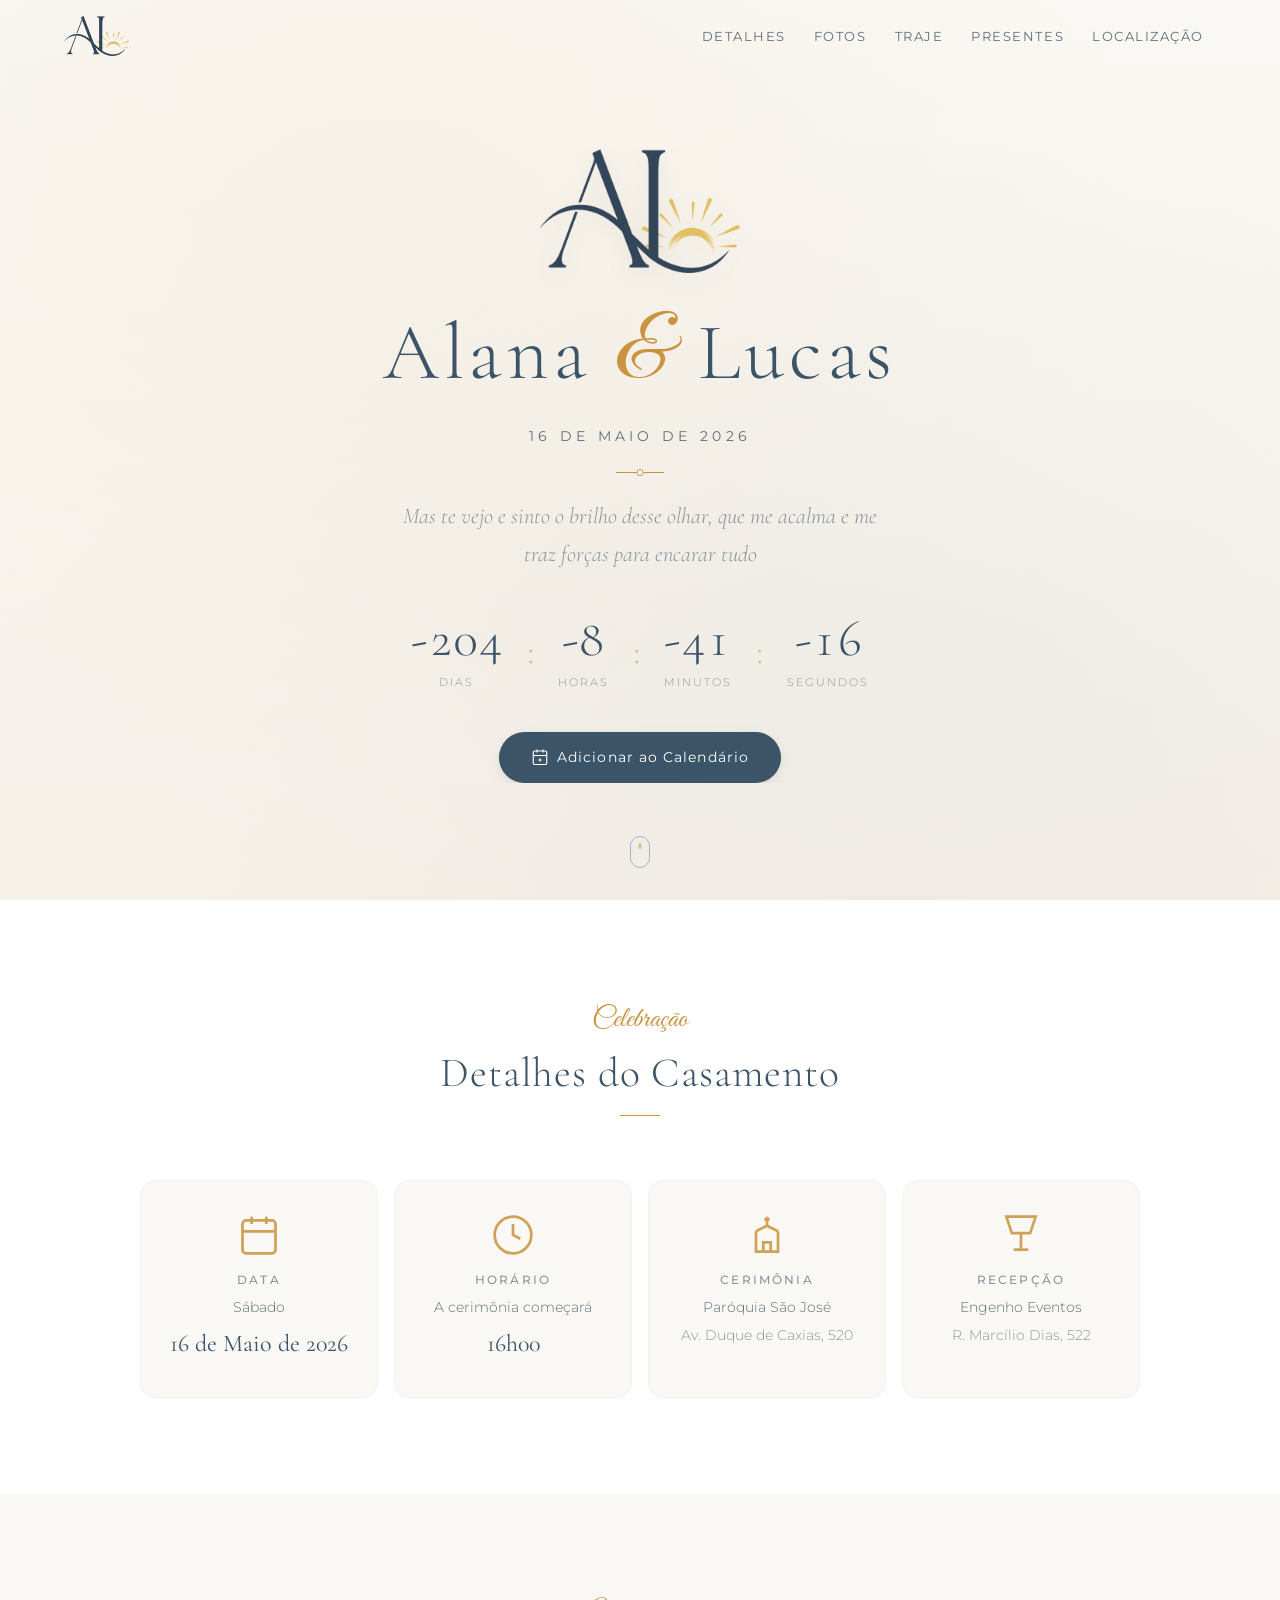
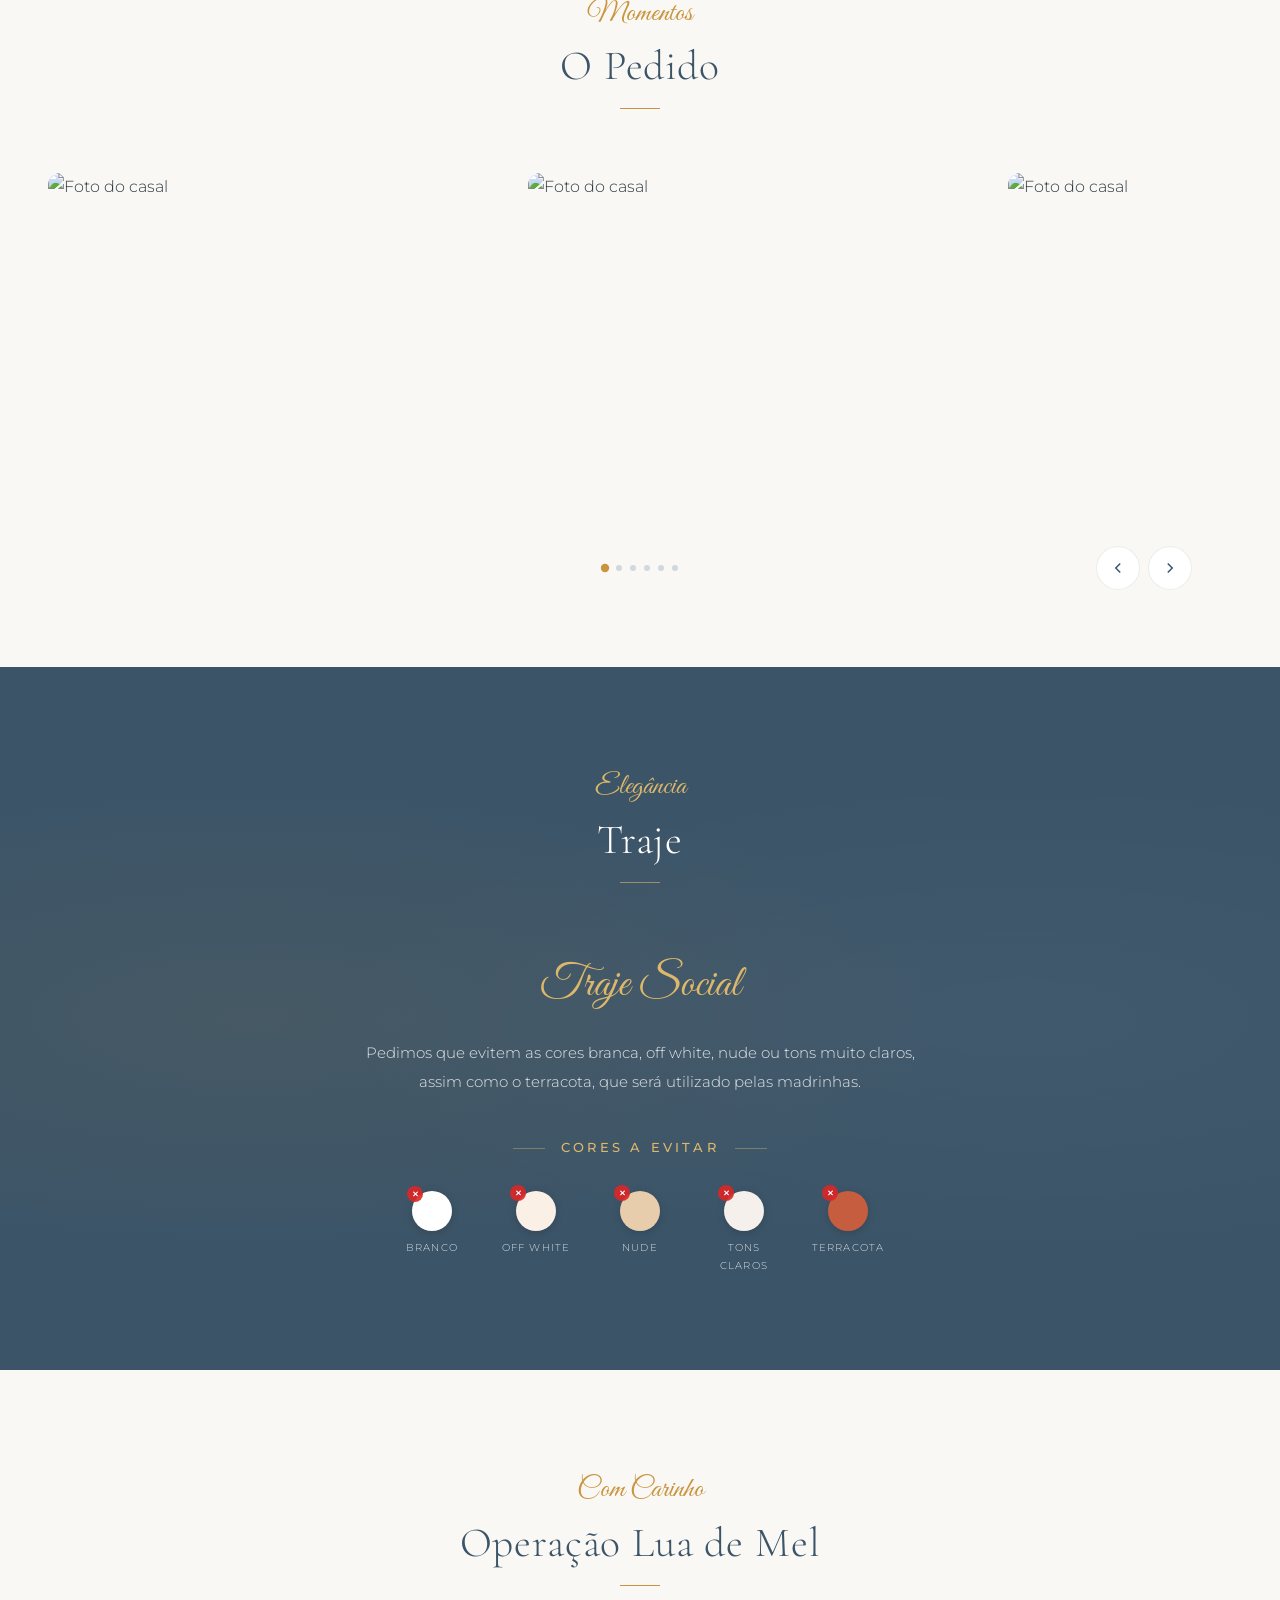
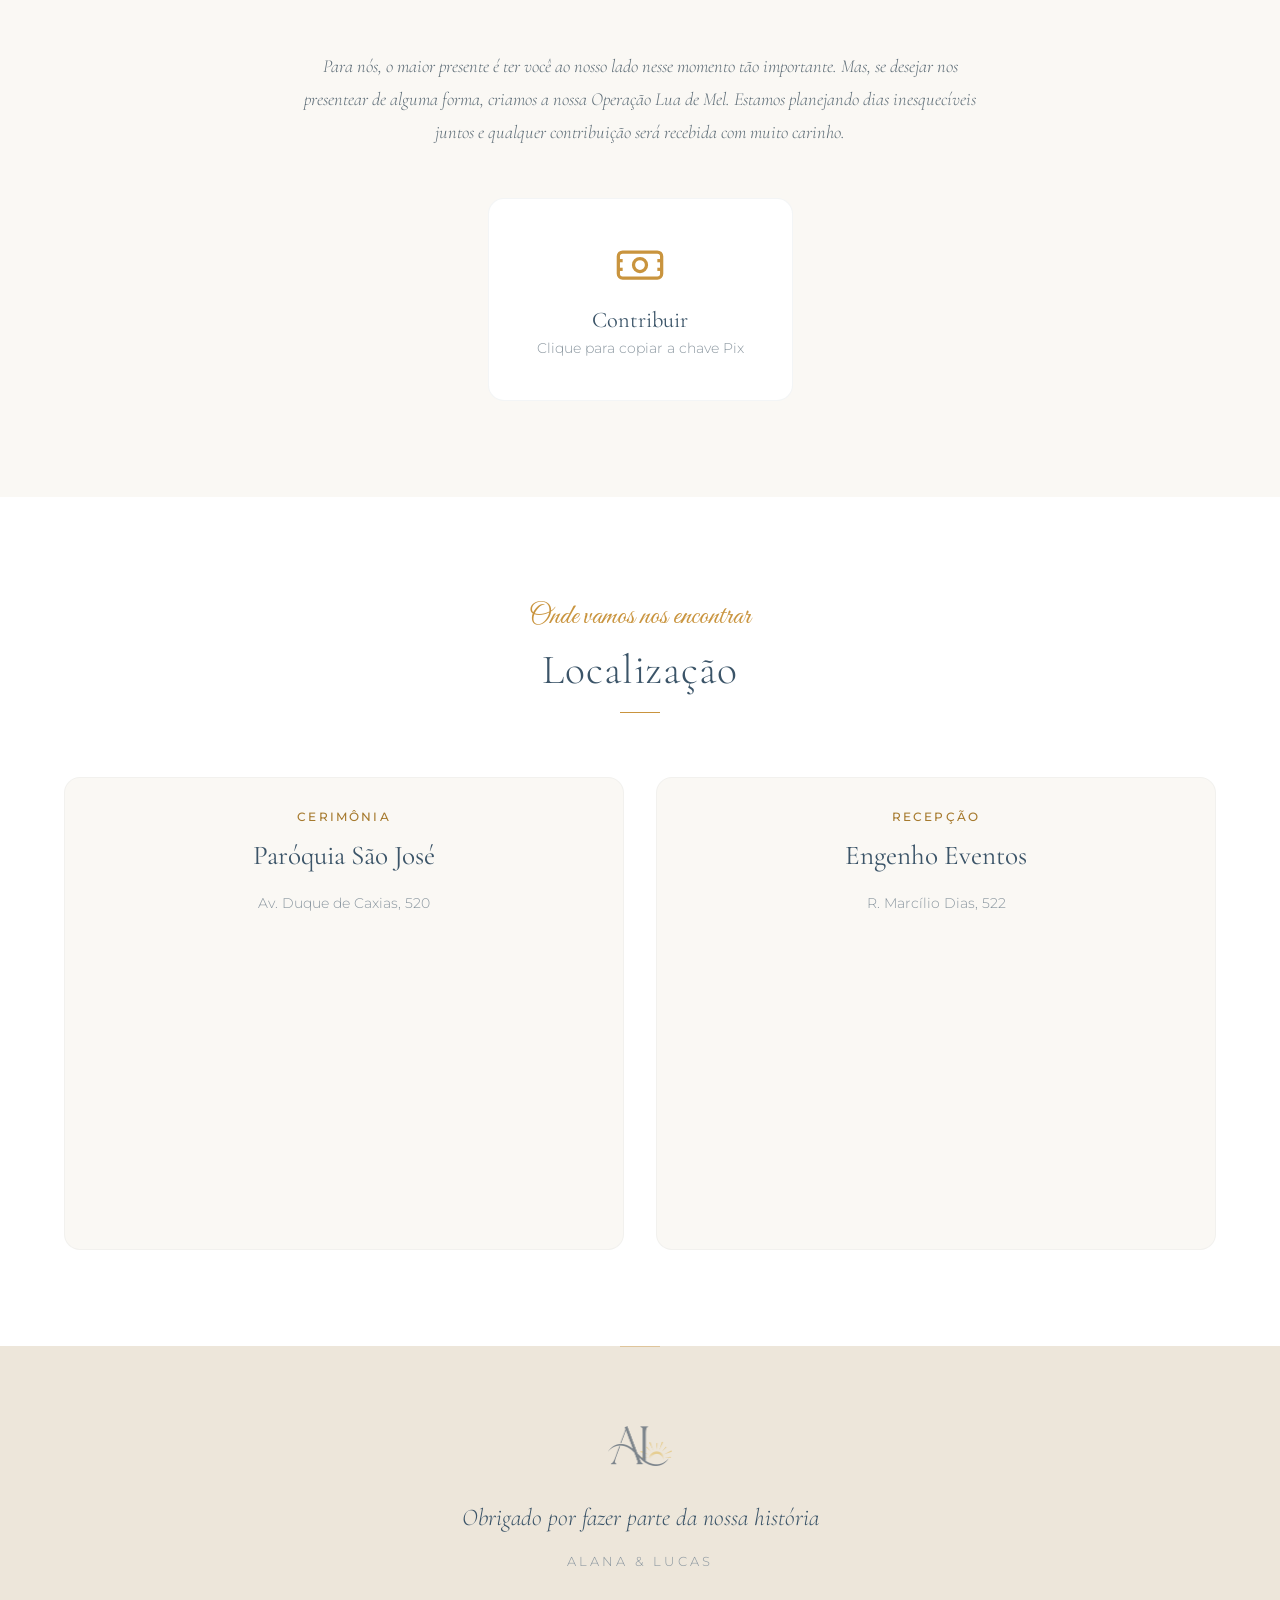
==== commit 22b4d426: "Update gift section: new description text, banknote icon, and Pix copy label Co-Authored-By: Claude " ====
--- a/index.html
+++ b/index.html
@@ -239,20 +239,21 @@
                 <h2 class="section-title">Operação Lua de Mel</h2>
             </div>
             <div class="gifts-content">
-                <p class="gifts-message reveal">Sua presença é o nosso maior presente. Mas se você desejar nos presentear, participe da nossa Operação Lua de Mel e contribua com qualquer valor para a nossa viagem dos sonhos.</p>
+                <p class="gifts-message reveal">Para nós, o maior presente é ter você ao nosso lado nesse momento tão importante. Mas, se desejar nos presentear de alguma forma, criamos a nossa Operação Lua de Mel. Estamos planejando dias inesquecíveis juntos e qualquer contribuição será recebida com muito carinho.</p>
                 <div class="gifts-grid">
                     <a href="#" class="gift-card reveal" target="_blank" rel="noopener noreferrer">
                         <div class="gift-icon">
                             <svg viewBox="0 0 24 24" fill="none" stroke="currentColor" stroke-width="1.5">
-                                <path d="M 3 12 A 9 9 0 1 0 21 12 A 9 9 0 1 0 3 12"></path>
-                                <path d="M3.6 9h16.8"></path>
-                                <path d="M3.6 15h16.8"></path>
-                                <path d="M12 3c-2.8 3.3-2.8 14.7 0 18"></path>
-                                <path d="M12 3c2.8 3.3 2.8 14.7 0 18"></path>
+                                <rect x="2" y="6" width="20" height="12" rx="2"></rect>
+                                <circle cx="12" cy="12" r="3"></circle>
+                                <path d="M2 10h2"></path>
+                                <path d="M20 10h2"></path>
+                                <path d="M2 14h2"></path>
+                                <path d="M20 14h2"></path>
                             </svg>
                         </div>
                         <h3>Contribuir</h3>
-                        <p>Participe da nossa lua de mel</p>
+                        <p>Clique para copiar a chave Pix</p>
                     </a>
                 </div>
             </div>
--- a/styles.css
+++ b/styles.css
@@ -83,6 +83,10 @@
     padding: 0;
 }
 
+html, body {
+    overflow-x: clip;
+}
+
 html {
     scroll-behavior: smooth;
     scroll-padding-top: var(--nav-height);
@@ -97,7 +101,6 @@
     line-height: 1.7;
     color: var(--color-text);
     background-color: var(--color-cream);
-    overflow-x: hidden;
 }
 
 img {
@@ -287,9 +290,10 @@
     }
 
     .nav-links {
+        display: none;
         position: fixed;
         top: 0;
-        right: -100%;
+        right: 0;
         width: 75%;
         max-width: 320px;
         height: 100dvh;
@@ -299,11 +303,10 @@
         justify-content: center;
         gap: var(--space-4);
         box-shadow: -8px 0 40px rgba(0, 0, 0, 0.08);
-        transition: right var(--duration-normal) var(--ease-out);
     }
 
     .nav-links.active {
-        right: 0;
+        display: flex;
     }
 
     .nav-links a {
@@ -325,6 +328,7 @@
     text-align: center;
     padding: var(--space-24) var(--space-6) var(--space-16);
     position: relative;
+    overflow: hidden;
     background:
         radial-gradient(ellipse at 30% 20%, rgba(var(--color-accent-rgb), 0.06) 0%, transparent 60%),
         radial-gradient(ellipse at 70% 80%, rgba(var(--color-primary-rgb), 0.04) 0%, transparent 60%),
@@ -349,6 +353,10 @@
     position: relative;
     z-index: 1;
     animation: heroFadeIn 1.4s var(--ease-out);
+    width: 100%;
+    max-width: 100%;
+    min-width: 0;
+    overflow: hidden;
 }
 
 .logo {
@@ -390,7 +398,7 @@
     font-size: clamp(1.1rem, 2.5vw, 1.4rem);
     font-style: italic;
     color: var(--color-text-muted);
-    max-width: 480px;
+    max-width: min(480px, 100%);
     margin: 0 auto;
     line-height: 1.7;
     font-weight: 300;
@@ -422,7 +430,7 @@
 .countdown {
     display: flex;
     justify-content: center;
-    gap: var(--space-6);
+    gap: clamp(0.25rem, 2vw, var(--space-6));
     margin-top: var(--space-10);
 }
 
@@ -430,12 +438,13 @@
     display: flex;
     flex-direction: column;
     align-items: center;
-    min-width: 72px;
+    min-width: 0;
+    flex-shrink: 1;
 }
 
 .countdown-value {
     font-family: var(--font-serif);
-    font-size: clamp(2.2rem, 6vw, 3.2rem);
+    font-size: clamp(1.8rem, 6vw, 3.2rem);
     font-weight: 300;
     color: var(--color-primary);
     line-height: 1;
@@ -444,19 +453,20 @@
 
 .countdown-separator {
     font-family: var(--font-serif);
-    font-size: clamp(1.8rem, 4vw, 2.4rem);
+    font-size: clamp(1.4rem, 4vw, 2.4rem);
     color: var(--color-accent);
     opacity: 0.5;
     align-self: flex-start;
     padding-top: 0.15em;
     font-weight: 300;
+    flex-shrink: 0;
 }
 
 .countdown-label {
     font-family: var(--font-sans);
-    font-size: 0.7rem;
+    font-size: clamp(0.55rem, 1.8vw, 0.7rem);
     text-transform: uppercase;
-    letter-spacing: 0.18em;
+    letter-spacing: clamp(0.06em, 0.5vw, 0.18em);
     color: var(--color-text-muted);
     margin-top: var(--space-2);
 }
@@ -655,8 +665,8 @@
 
 .carousel {
     position: relative;
-    width: 100vw;
-    margin-left: calc(-50vw + 50%);
+    margin-left: calc(-1 * var(--space-6));
+    margin-right: calc(-1 * var(--space-6));
 }
 
 .carousel-container {
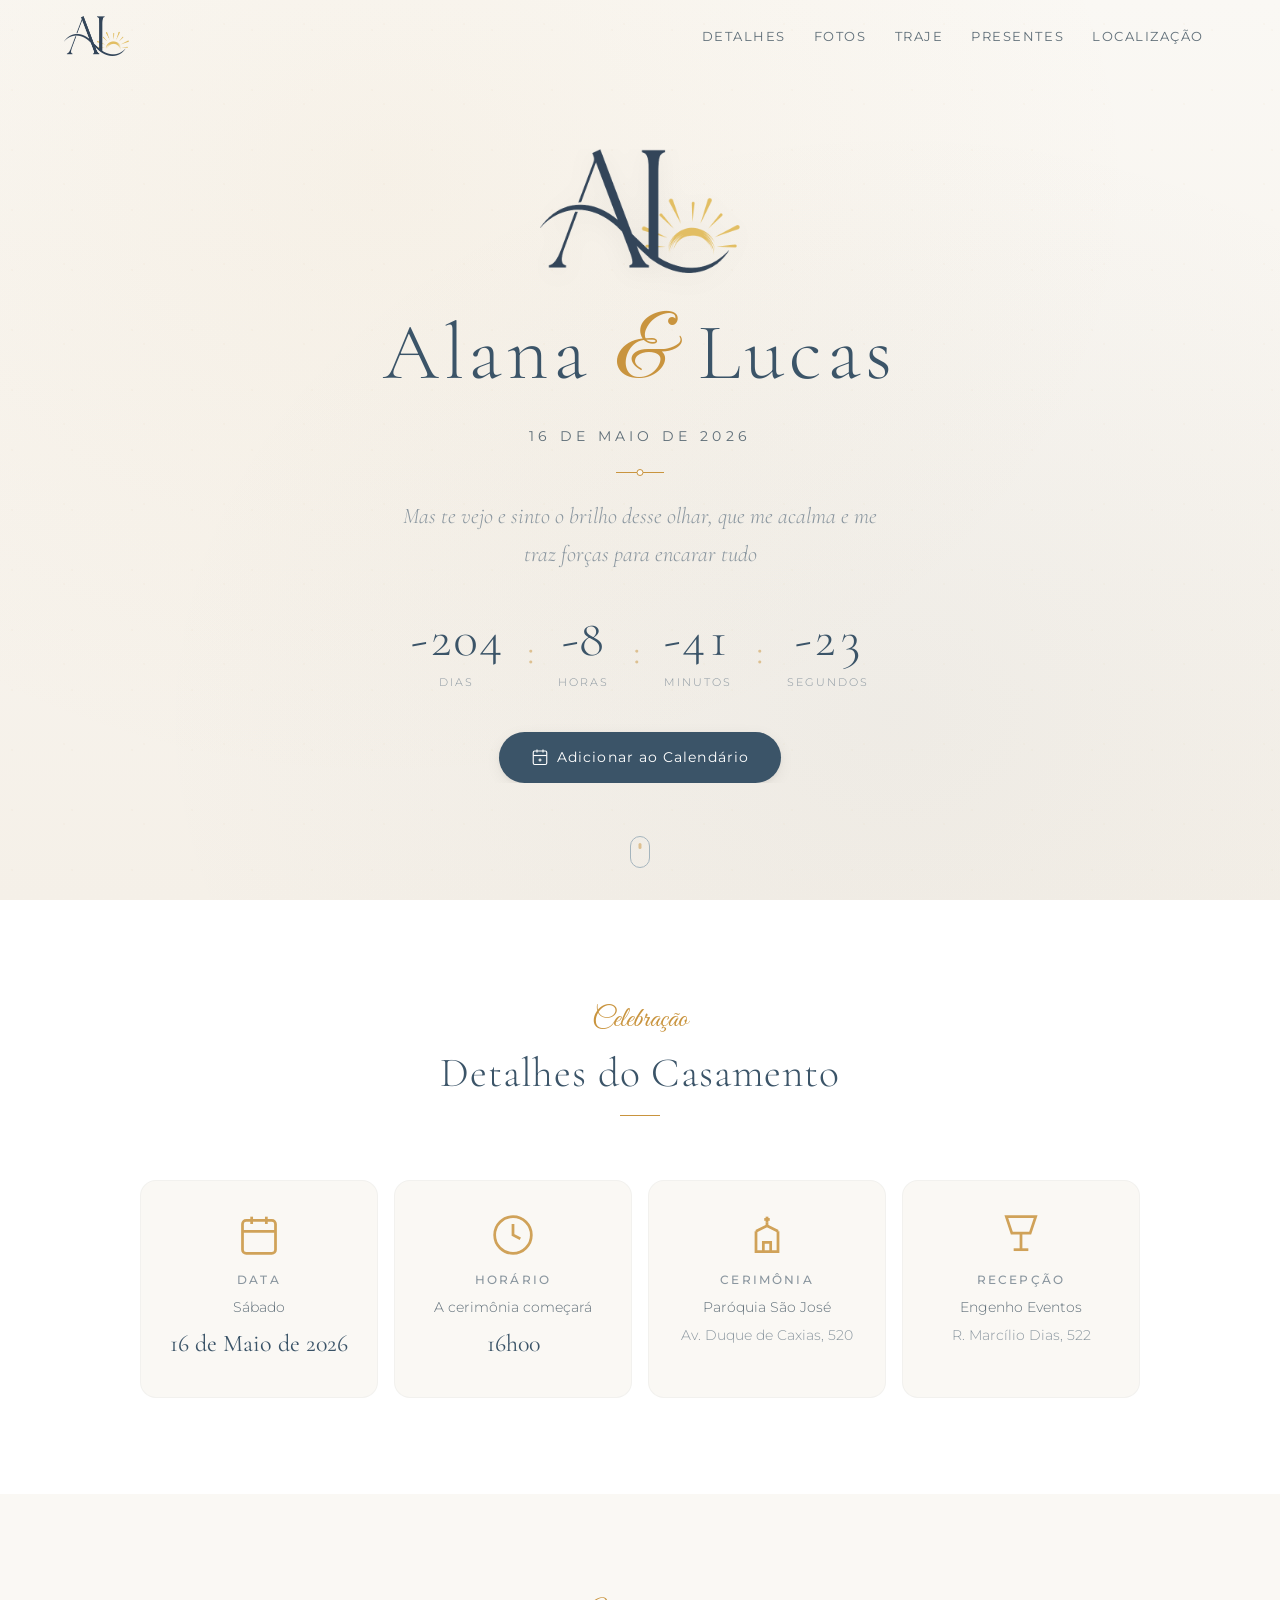
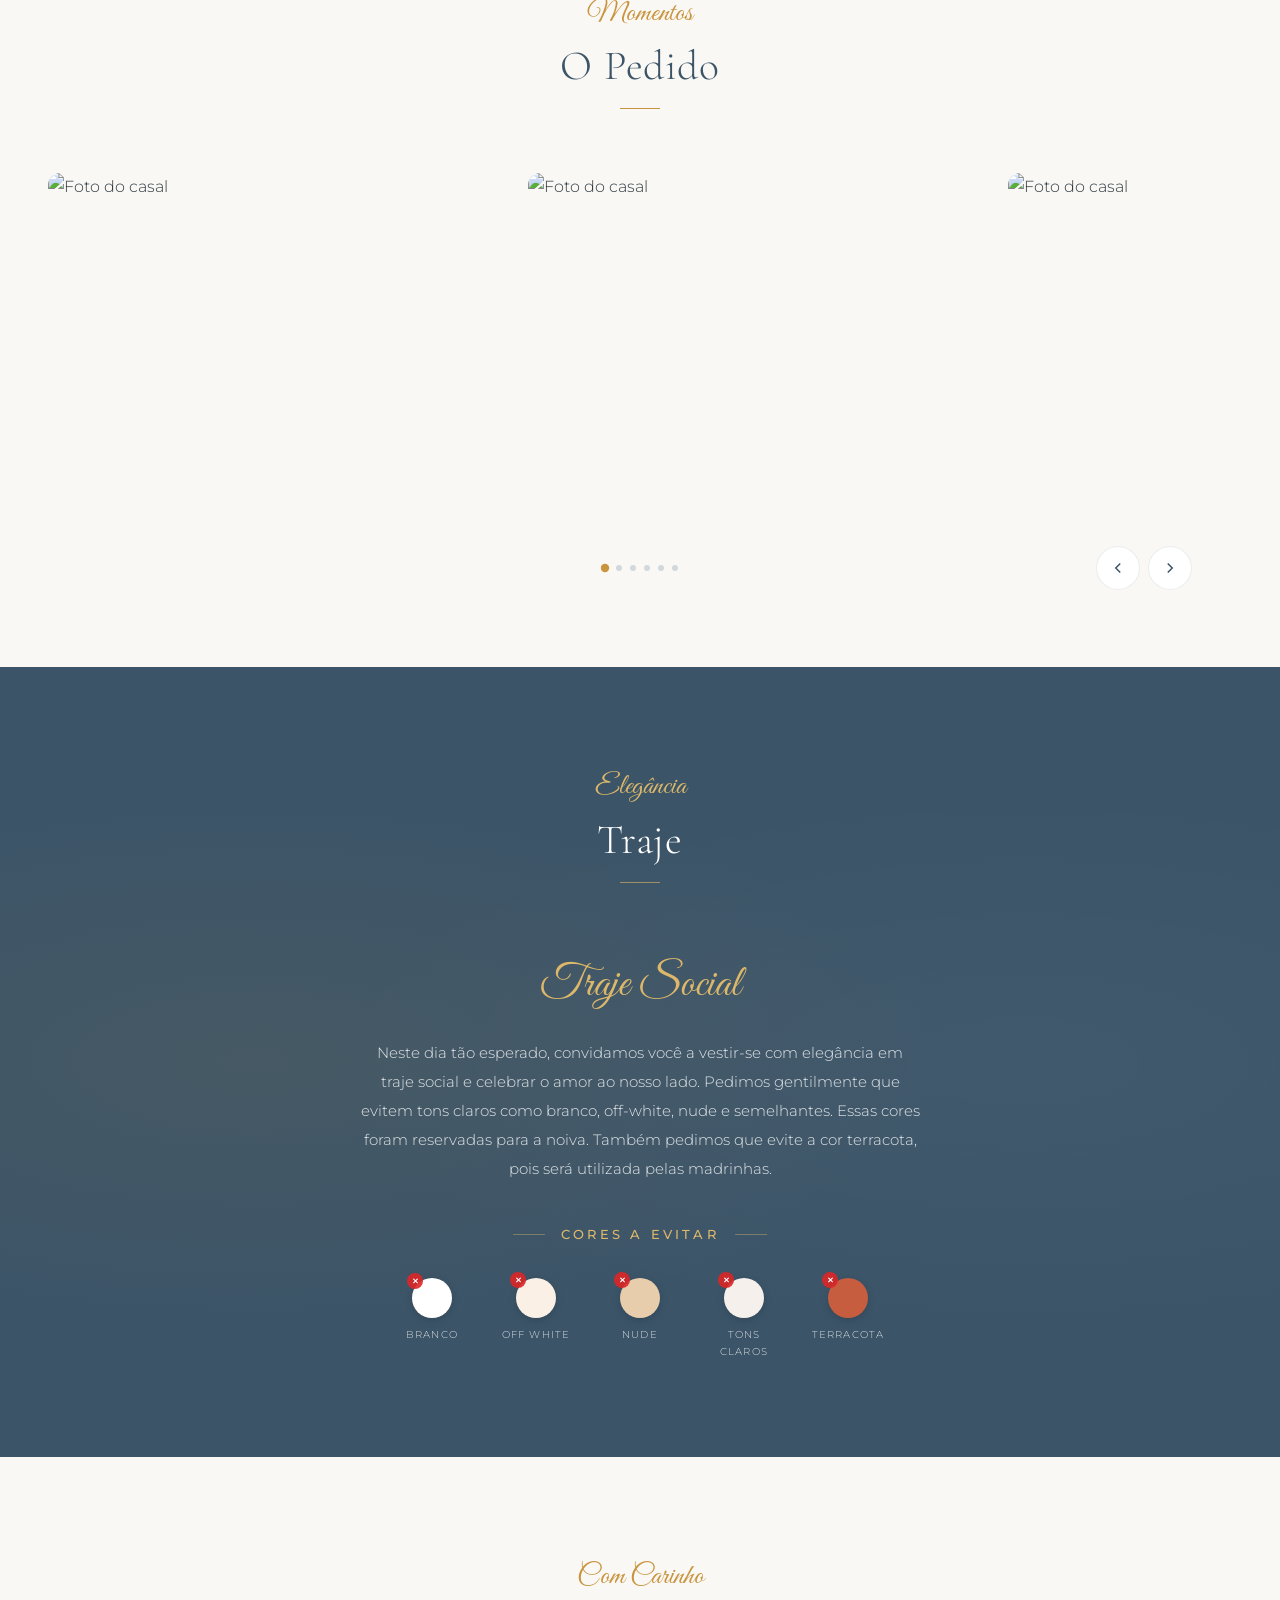
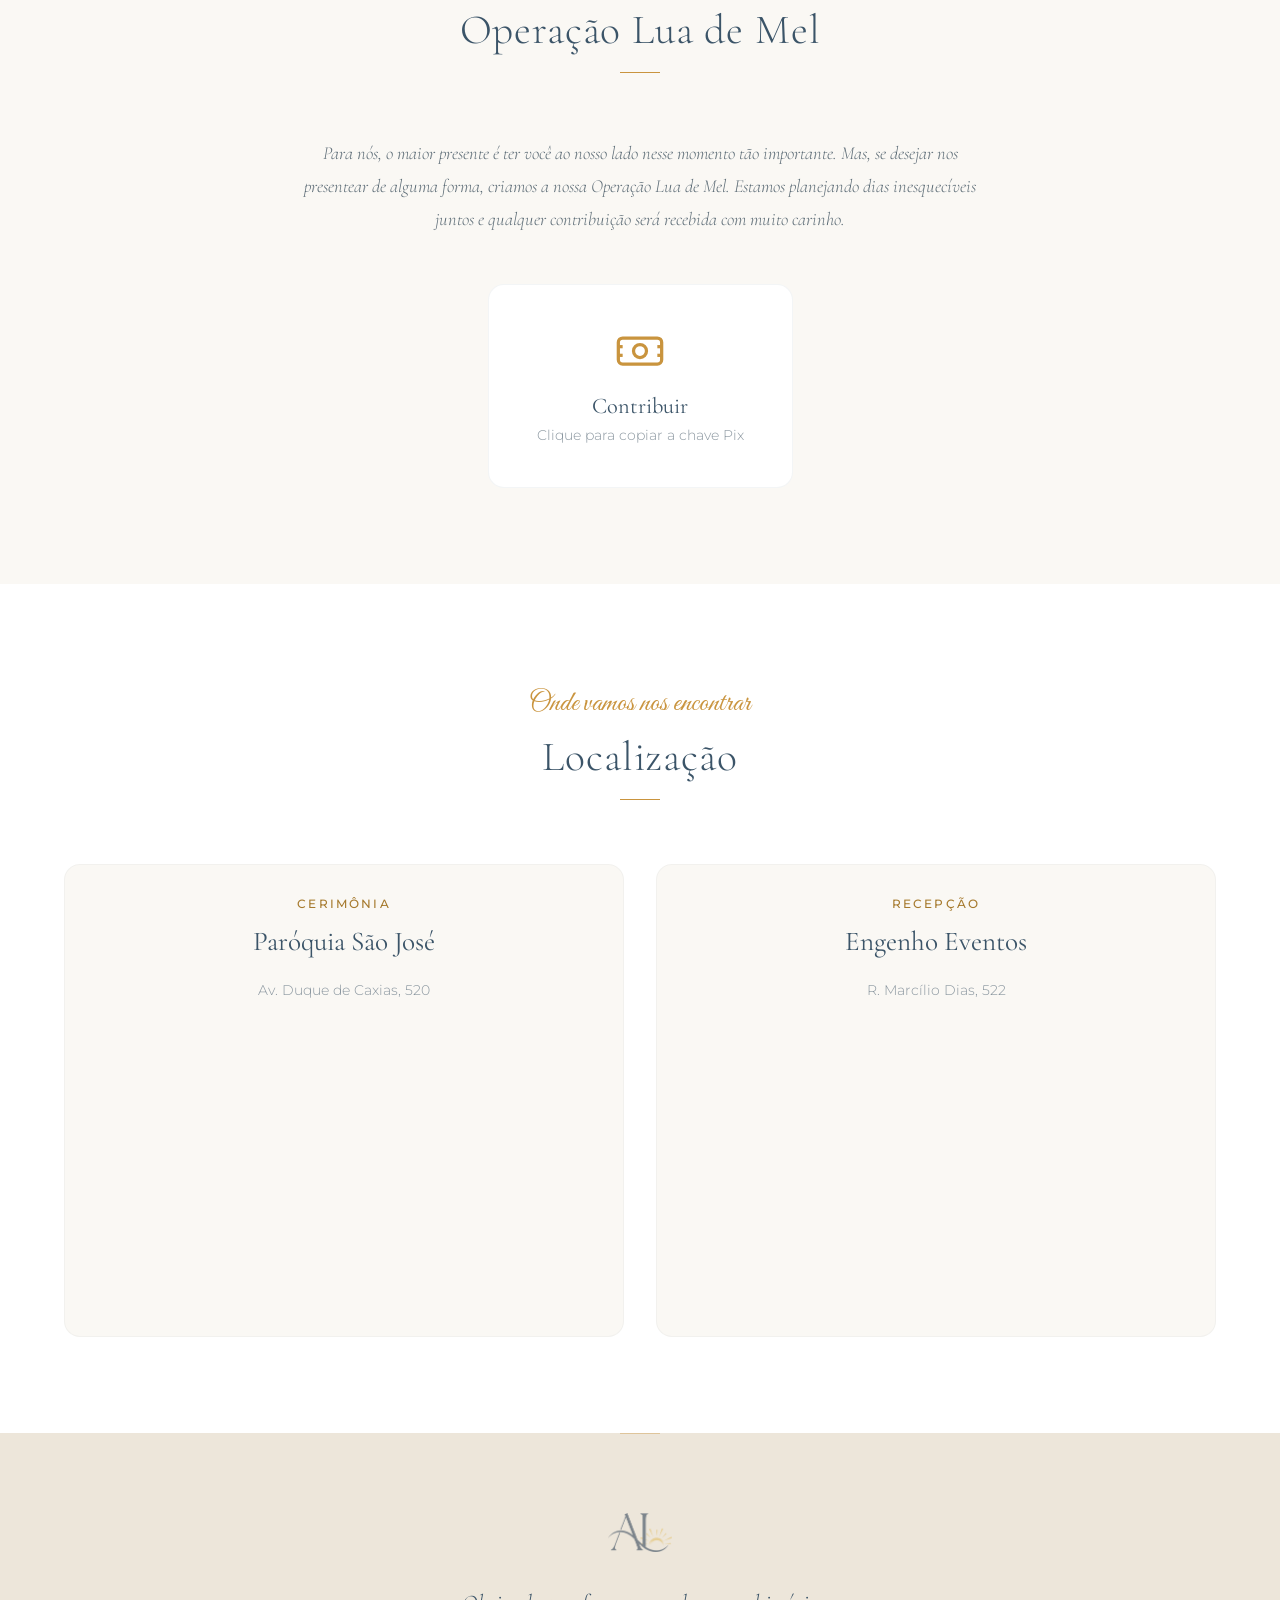
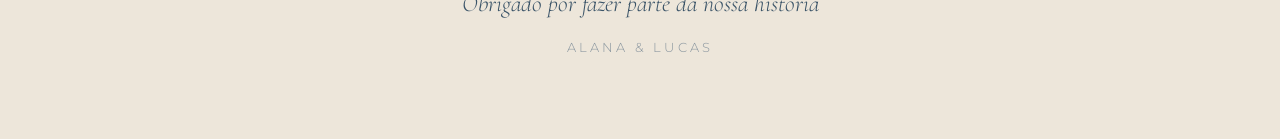
==== commit defeabe1: "Update dress code section with expanded elegant copy Co-Authored-By: Claude Opus 4.6 (1M context) <n" ====
--- a/index.html
+++ b/index.html
@@ -205,7 +205,7 @@
             </div>
             <div class="dresscode-content reveal">
                 <p class="dresscode-main">Traje Social</p>
-                <p class="dresscode-note">Pedimos que evitem as cores branca, off white, nude ou tons muito claros, assim como o terracota, que será utilizado pelas madrinhas.</p>
+                <p class="dresscode-note">Neste dia tão esperado, convidamos você a vestir-se com elegância em traje social e celebrar o amor ao nosso lado. Pedimos gentilmente que evitem tons claros como branco, off-white, nude e semelhantes. Essas cores foram reservadas para a noiva. Também pedimos que evite a cor terracota, pois será utilizada pelas madrinhas.</p>
                 <p class="swatches-heading">Cores a evitar</p>
                 <div class="color-swatches">
                     <div class="swatch-item">
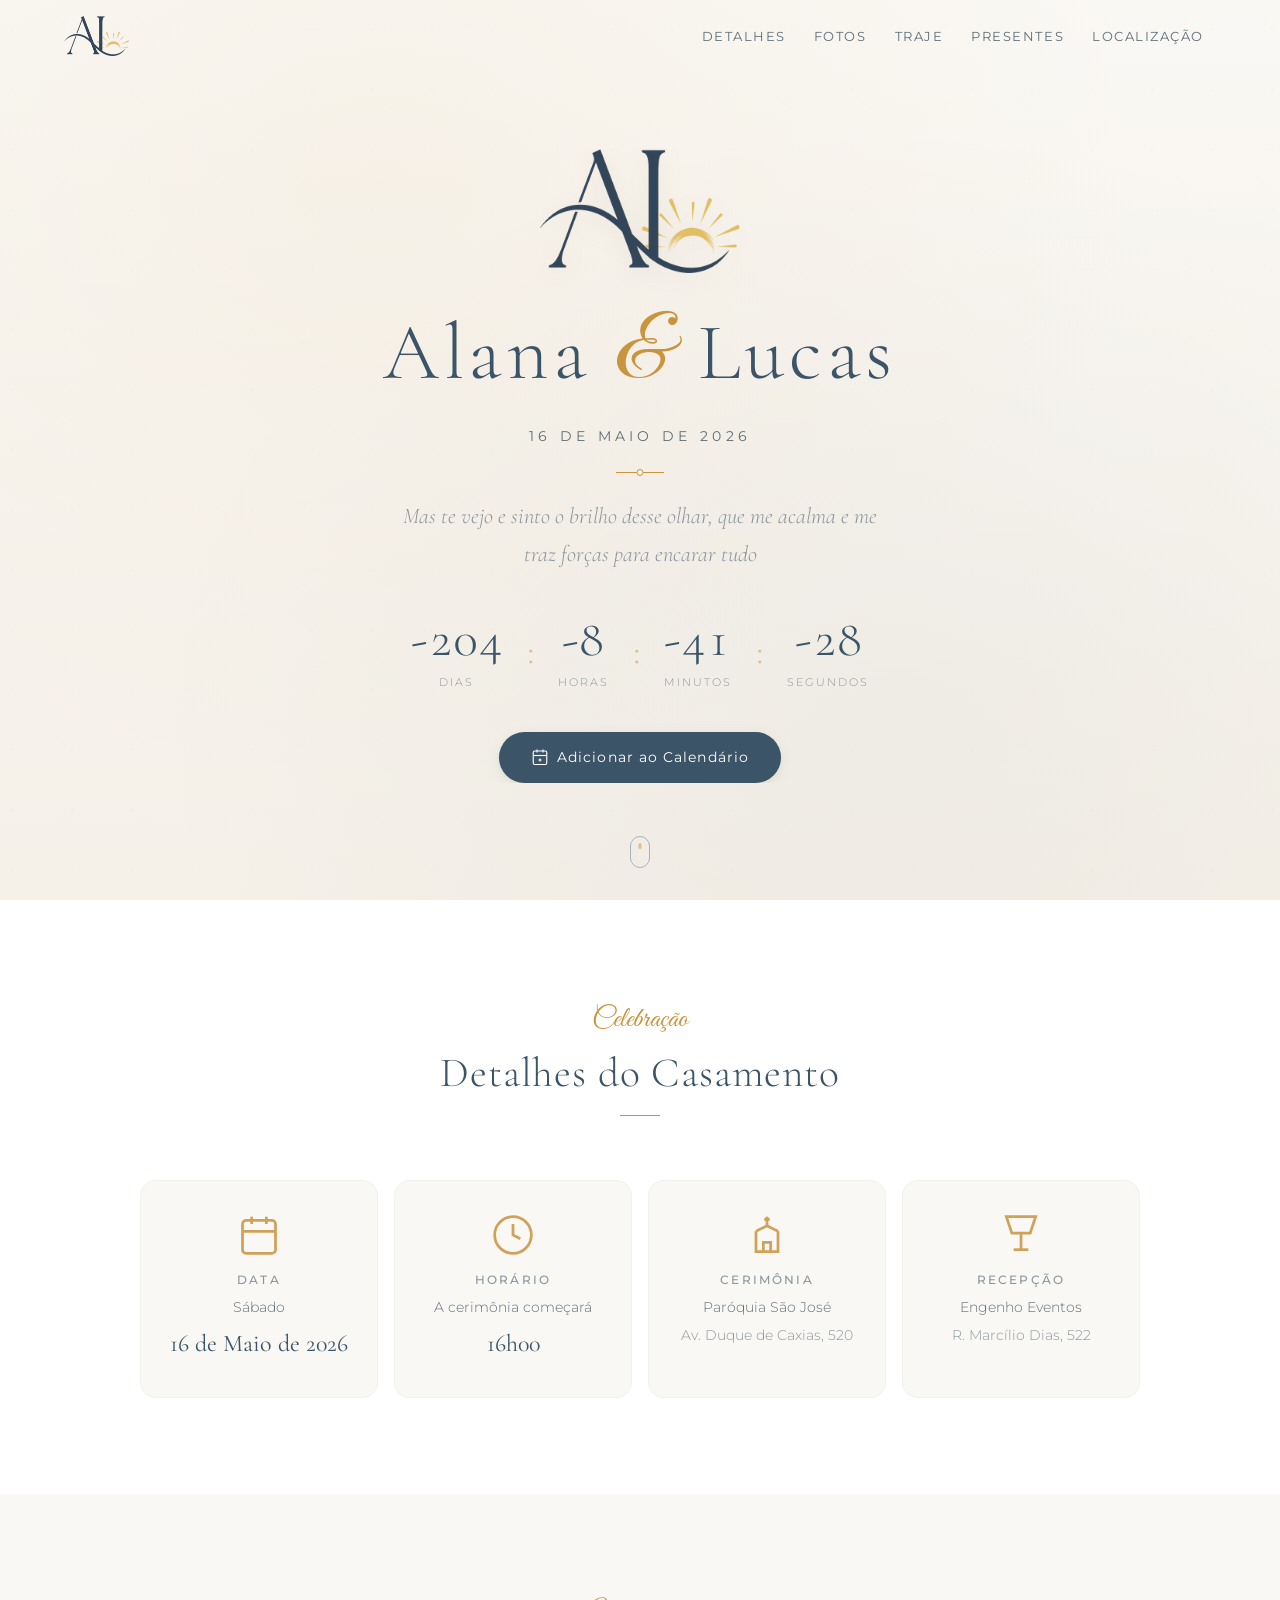
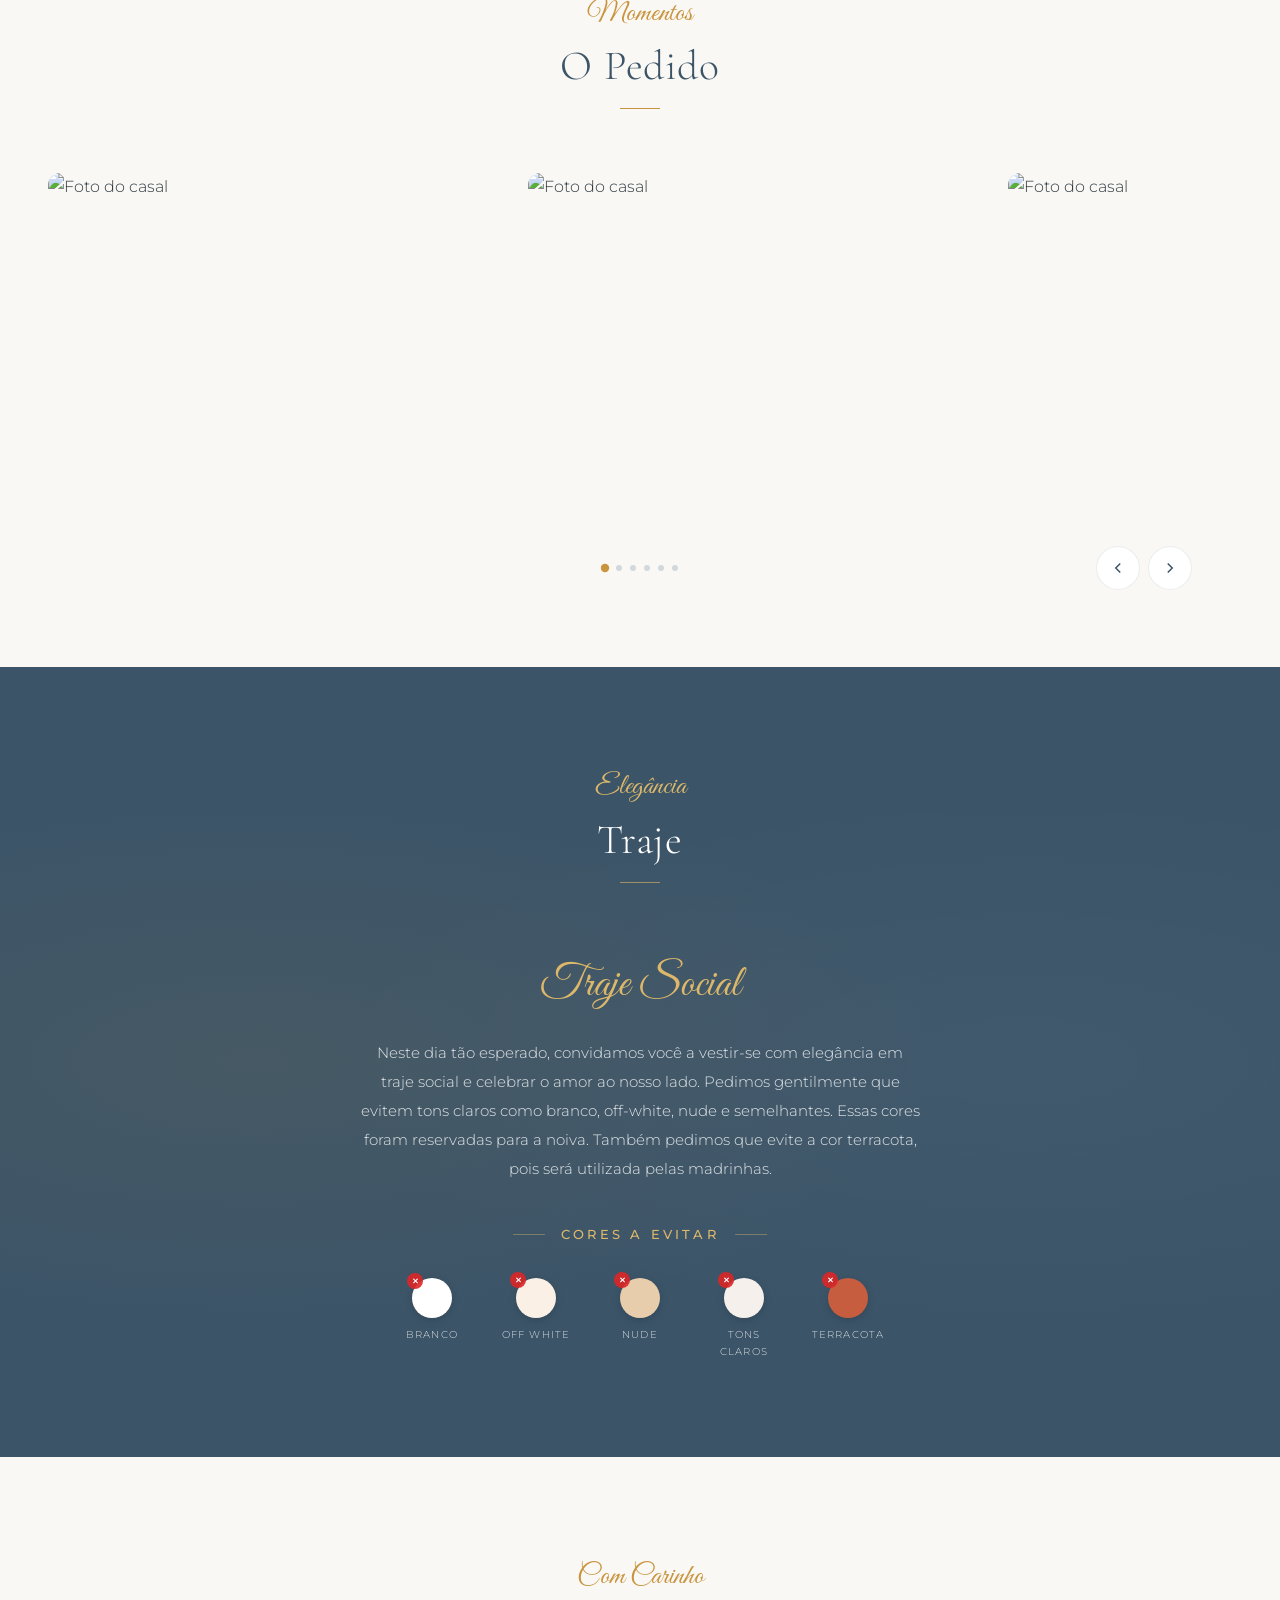
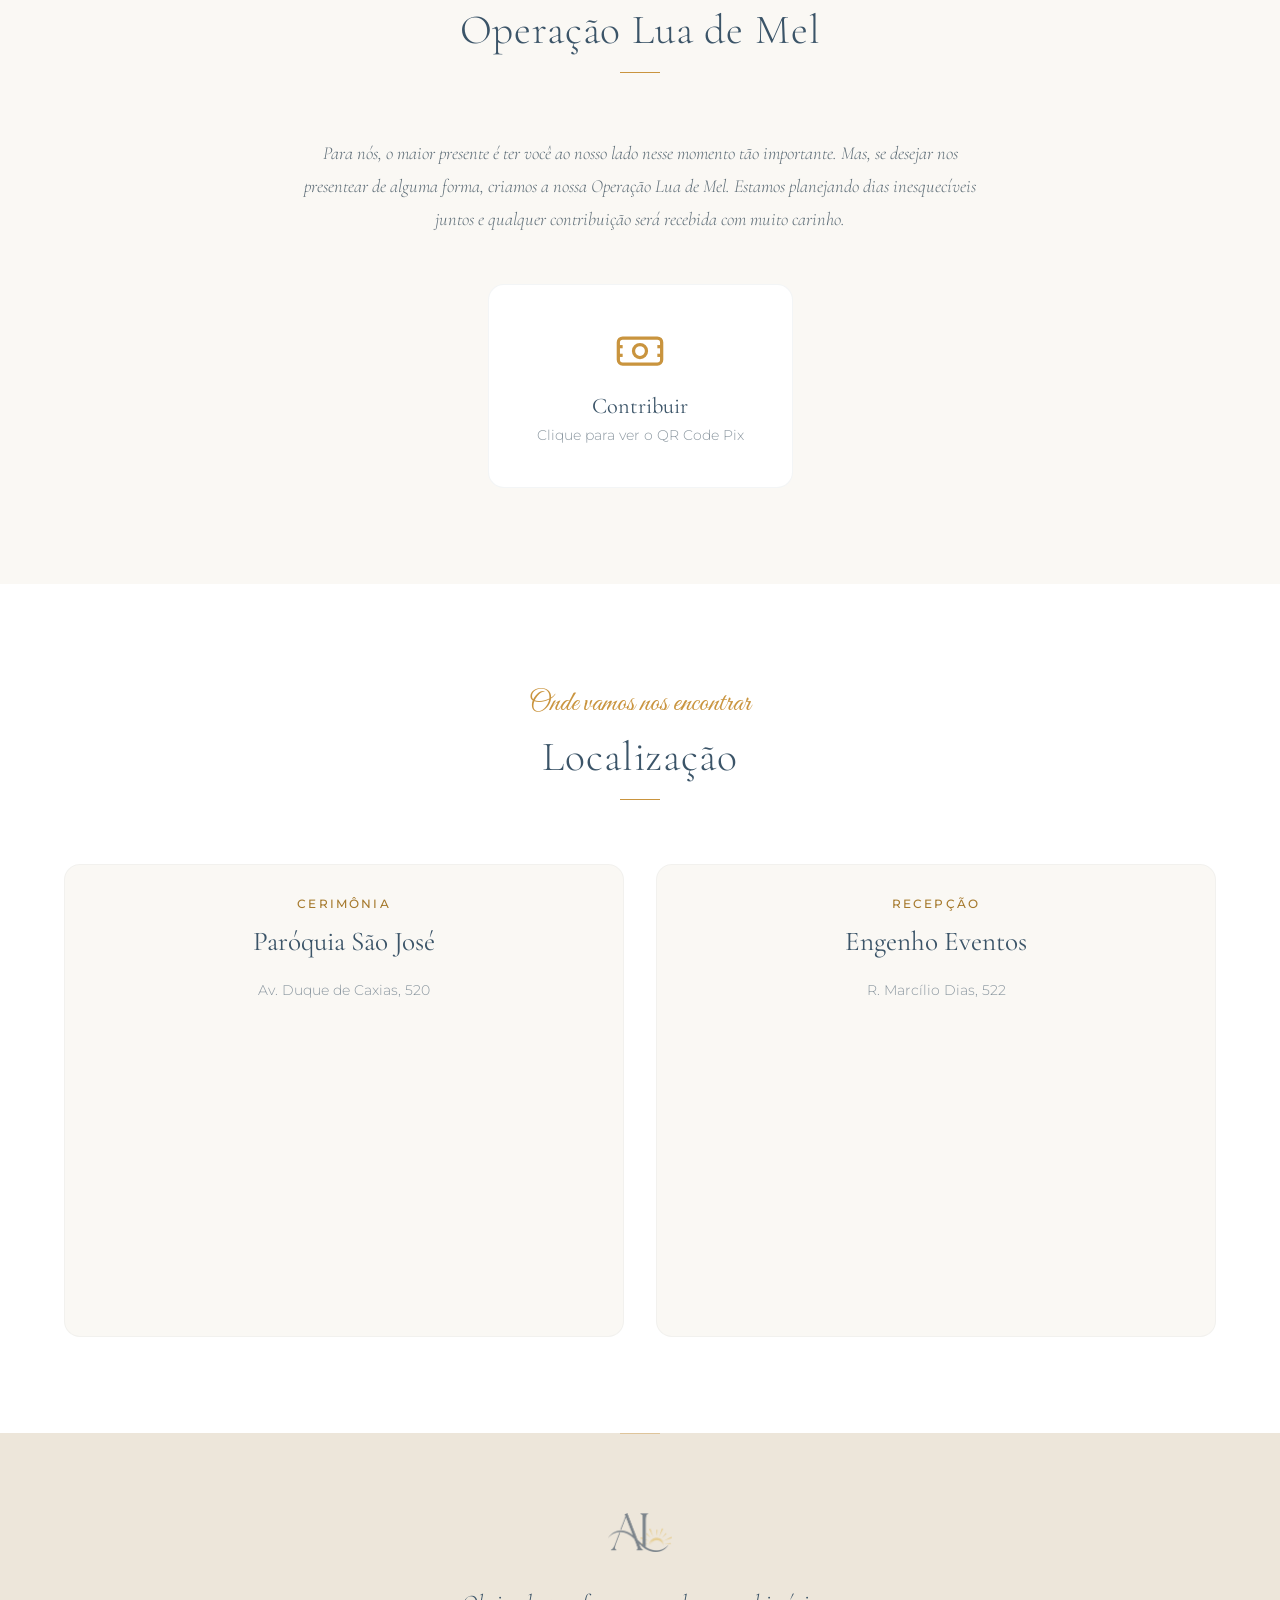
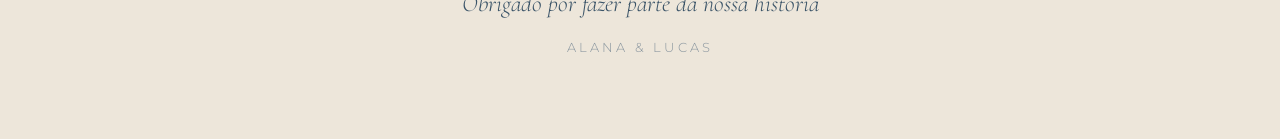
==== commit f1bae82f: "Add Pix payment modal with QR code and copy-to-clipboard Co-Authored-By: Claude Opus 4.6 (1M context" ====
--- a/index.html
+++ b/index.html
@@ -241,7 +241,7 @@
             <div class="gifts-content">
                 <p class="gifts-message reveal">Para nós, o maior presente é ter você ao nosso lado nesse momento tão importante. Mas, se desejar nos presentear de alguma forma, criamos a nossa Operação Lua de Mel. Estamos planejando dias inesquecíveis juntos e qualquer contribuição será recebida com muito carinho.</p>
                 <div class="gifts-grid">
-                    <a href="#" class="gift-card reveal" target="_blank" rel="noopener noreferrer">
+                    <button class="gift-card reveal" id="pixBtn">
                         <div class="gift-icon">
                             <svg viewBox="0 0 24 24" fill="none" stroke="currentColor" stroke-width="1.5">
                                 <rect x="2" y="6" width="20" height="12" rx="2"></rect>
@@ -253,8 +253,8 @@
                             </svg>
                         </div>
                         <h3>Contribuir</h3>
-                        <p>Clique para copiar a chave Pix</p>
-                    </a>
+                        <p>Clique para ver o QR Code Pix</p>
+                    </button>
                 </div>
             </div>
         </section>
@@ -319,6 +319,35 @@
             </div>
         </section>
     </main>
+
+    <!-- Pix Modal -->
+    <div class="modal pix-modal" id="pixModal">
+        <button class="modal-close" id="pixModalClose" aria-label="Fechar">
+            <svg viewBox="0 0 24 24" fill="none" stroke="currentColor" stroke-width="2">
+                <line x1="18" y1="6" x2="6" y2="18"></line>
+                <line x1="6" y1="6" x2="18" y2="18"></line>
+            </svg>
+        </button>
+        <div class="pix-modal-content">
+            <h3 class="pix-modal-title">Pix QR Code</h3>
+            <p class="pix-modal-subtitle">Escaneie o código com a câmera do celular</p>
+            <img src="pix-qrcode.png" alt="QR Code Pix" class="pix-qrcode">
+            <div class="pix-copy-section">
+                <p class="pix-copy-label">Pix Copia e Cola</p>
+                <div class="pix-copy-field">
+                    <span class="pix-copy-code" id="pixCode">00020101021126360014br.gov.bcb.pix0114+55539811402575204000053039865802BR5920ALANA RAMIRES CORREA6009SAO PAULO622905251KNMFXEZYT1ZBWPDN5D2CQT5J630435B5</span>
+                    <button class="pix-copy-btn" id="pixCopyBtn" aria-label="Copiar código Pix">
+                        <svg viewBox="0 0 24 24" fill="none" stroke="currentColor" stroke-width="2" width="18" height="18">
+                            <rect x="9" y="9" width="13" height="13" rx="2" ry="2"></rect>
+                            <path d="M5 15H4a2 2 0 01-2-2V4a2 2 0 012-2h9a2 2 0 012 2v1"></path>
+                        </svg>
+                        <span>Copiar</span>
+                    </button>
+                </div>
+                <p class="pix-copy-feedback" id="pixCopyFeedback">Copiado!</p>
+            </div>
+        </div>
+    </div>
 
     <!-- Photo/Video Modal -->
     <div class="modal" id="photoModal">
@@ -665,6 +694,45 @@
             if (e.key === 'Escape' && modal.classList.contains('active')) {
                 closeModal();
             }
+            if (e.key === 'Escape' && pixModal.classList.contains('active')) {
+                closePixModal();
+            }
+        });
+
+        // =================================================================
+        // Pix Modal
+        // =================================================================
+        const pixBtn = document.getElementById('pixBtn');
+        const pixModal = document.getElementById('pixModal');
+        const pixModalClose = document.getElementById('pixModalClose');
+        const pixCopyBtn = document.getElementById('pixCopyBtn');
+        const pixCode = document.getElementById('pixCode');
+        const pixCopyFeedback = document.getElementById('pixCopyFeedback');
+
+        pixBtn.addEventListener('click', () => {
+            pixModal.classList.add('active');
+            document.body.style.overflow = 'hidden';
+        });
+
+        function closePixModal() {
+            pixModal.classList.remove('active');
+            document.body.style.overflow = '';
+        }
+
+        pixModalClose.addEventListener('click', closePixModal);
+        pixModal.addEventListener('click', (e) => {
+            if (e.target === pixModal) closePixModal();
+        });
+
+        pixCopyBtn.addEventListener('click', () => {
+            navigator.clipboard.writeText(pixCode.textContent).then(() => {
+                pixCopyFeedback.classList.add('visible');
+                pixCopyBtn.querySelector('span').textContent = 'Copiado!';
+                setTimeout(() => {
+                    pixCopyFeedback.classList.remove('visible');
+                    pixCopyBtn.querySelector('span').textContent = 'Copiar';
+                }, 2000);
+            });
         });
     </script>
 </body>
--- a/styles.css
+++ b/styles.css
@@ -1070,6 +1070,7 @@
     background: var(--color-surface);
     border-radius: var(--radius-lg);
     text-decoration: none;
+    font: inherit;
     border: 1px solid rgba(var(--color-primary-rgb), 0.06);
     transition: transform var(--duration-normal) var(--ease-spring),
                 box-shadow var(--duration-normal) var(--ease-out),
@@ -1106,6 +1107,114 @@
 .gift-card p {
     font-size: 0.85rem;
     color: var(--color-text-muted);
+}
+
+/* Pix Modal */
+
+.pix-modal-content {
+    background: var(--color-surface);
+    border-radius: var(--radius-lg);
+    padding: var(--space-10) var(--space-8);
+    max-width: 420px;
+    width: 90%;
+    text-align: center;
+    transform: scale(0.92);
+    transition: transform var(--duration-slow) var(--ease-spring);
+}
+
+.pix-modal.active .pix-modal-content {
+    transform: scale(1);
+}
+
+.pix-modal-title {
+    font-family: var(--font-serif);
+    font-size: 1.6rem;
+    color: var(--color-primary);
+    margin-bottom: var(--space-1);
+}
+
+.pix-modal-subtitle {
+    font-size: 0.9rem;
+    color: var(--color-text-muted);
+    margin-bottom: var(--space-6);
+}
+
+.pix-qrcode {
+    width: 220px;
+    height: 220px;
+    border-radius: var(--radius-md);
+    margin-bottom: var(--space-6);
+}
+
+.pix-copy-section {
+    border-top: 1px solid rgba(var(--color-primary-rgb), 0.08);
+    padding-top: var(--space-5);
+}
+
+.pix-copy-label {
+    font-family: var(--font-sans);
+    font-size: 0.8rem;
+    font-weight: 500;
+    text-transform: uppercase;
+    letter-spacing: 0.08em;
+    color: var(--color-text-muted);
+    margin-bottom: var(--space-3);
+}
+
+.pix-copy-field {
+    display: flex;
+    align-items: center;
+    gap: var(--space-2);
+    background: var(--color-cream);
+    border: 1px solid rgba(var(--color-primary-rgb), 0.08);
+    border-radius: var(--radius-md);
+    padding: var(--space-3);
+    overflow: hidden;
+}
+
+.pix-copy-code {
+    flex: 1;
+    font-family: monospace;
+    font-size: 0.65rem;
+    color: var(--color-text-secondary);
+    word-break: break-all;
+    line-height: 1.4;
+    text-align: left;
+    max-height: 3.2em;
+    overflow: hidden;
+}
+
+.pix-copy-btn {
+    flex-shrink: 0;
+    display: flex;
+    align-items: center;
+    gap: var(--space-1);
+    background: var(--color-primary);
+    color: #fff;
+    border: none;
+    border-radius: var(--radius-sm);
+    padding: var(--space-2) var(--space-3);
+    font-size: 0.8rem;
+    font-family: var(--font-sans);
+    cursor: pointer;
+    transition: background var(--duration-fast), transform var(--duration-fast);
+}
+
+.pix-copy-btn:hover {
+    background: var(--color-primary-dark, #1a1a2e);
+    transform: scale(1.04);
+}
+
+.pix-copy-feedback {
+    font-size: 0.8rem;
+    color: var(--color-accent);
+    margin-top: var(--space-2);
+    opacity: 0;
+    transition: opacity var(--duration-fast);
+}
+
+.pix-copy-feedback.visible {
+    opacity: 1;
 }
 
 /* ==========================================================================
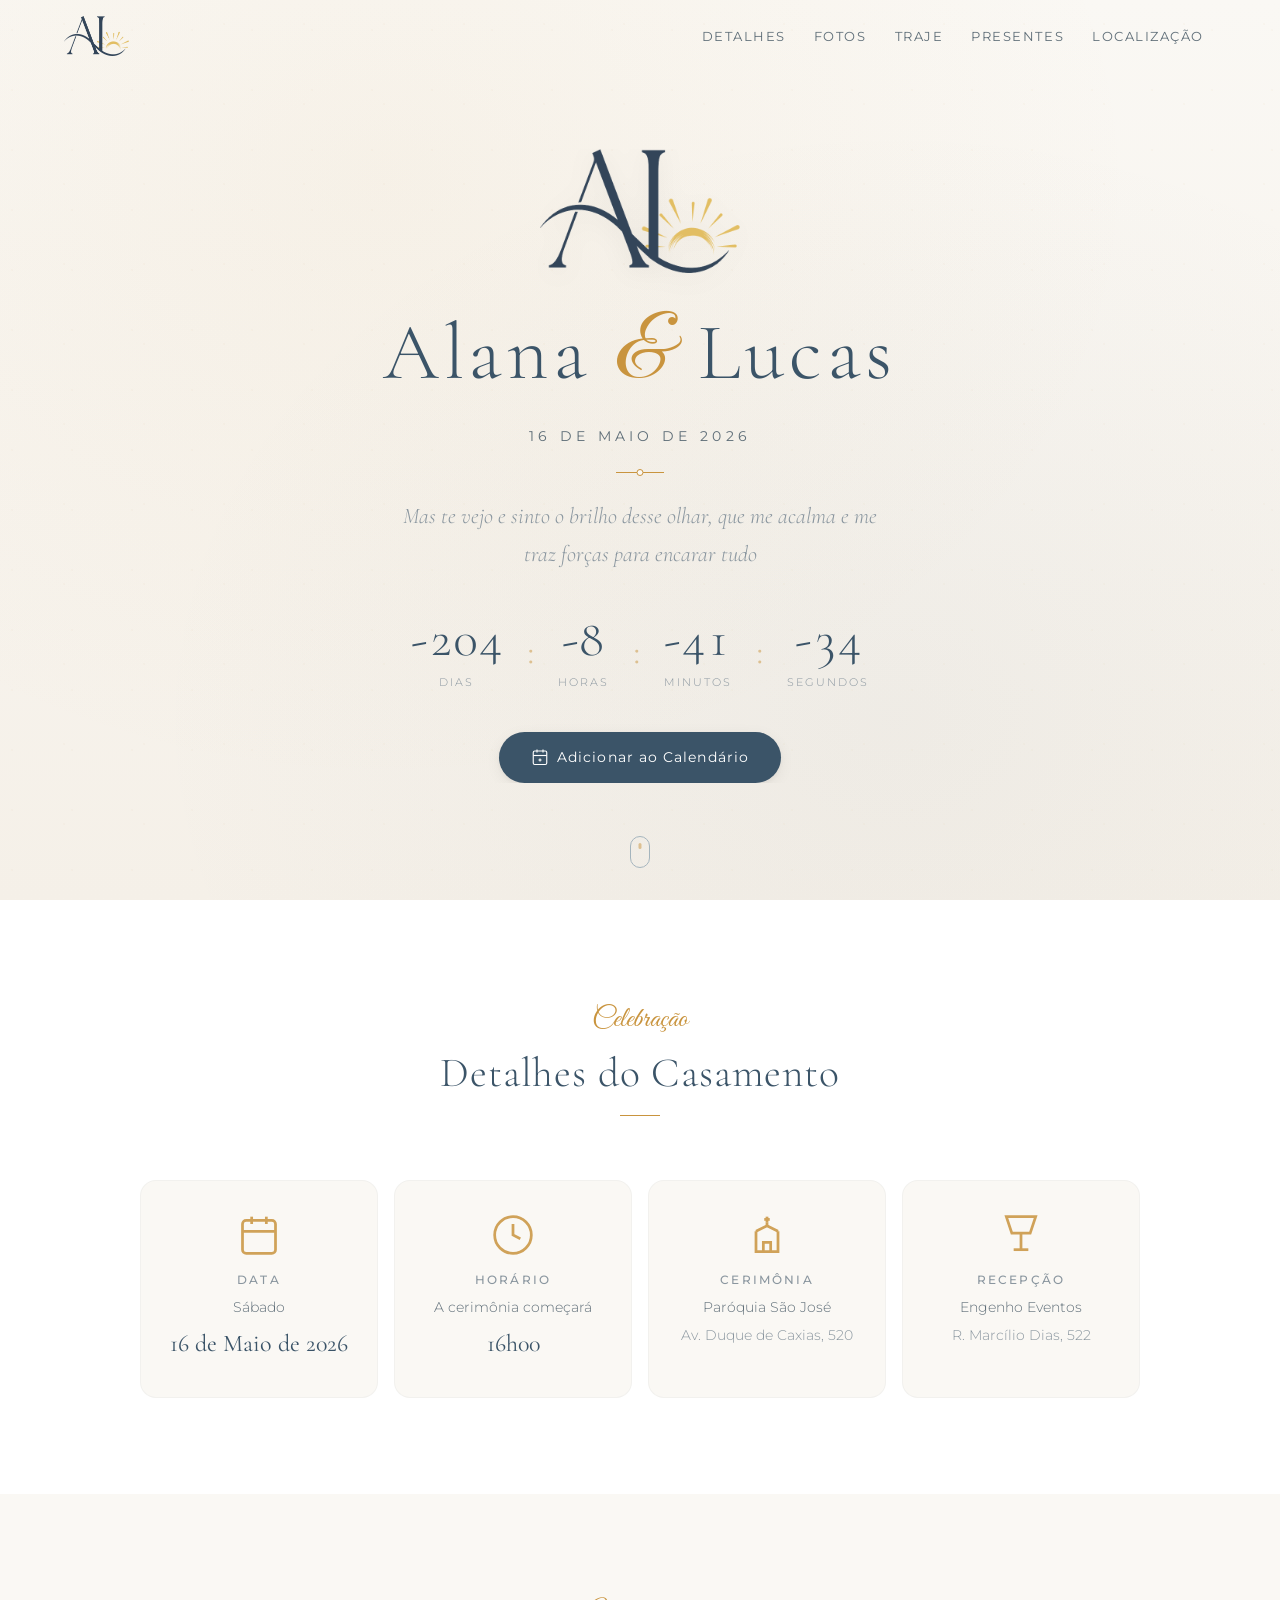
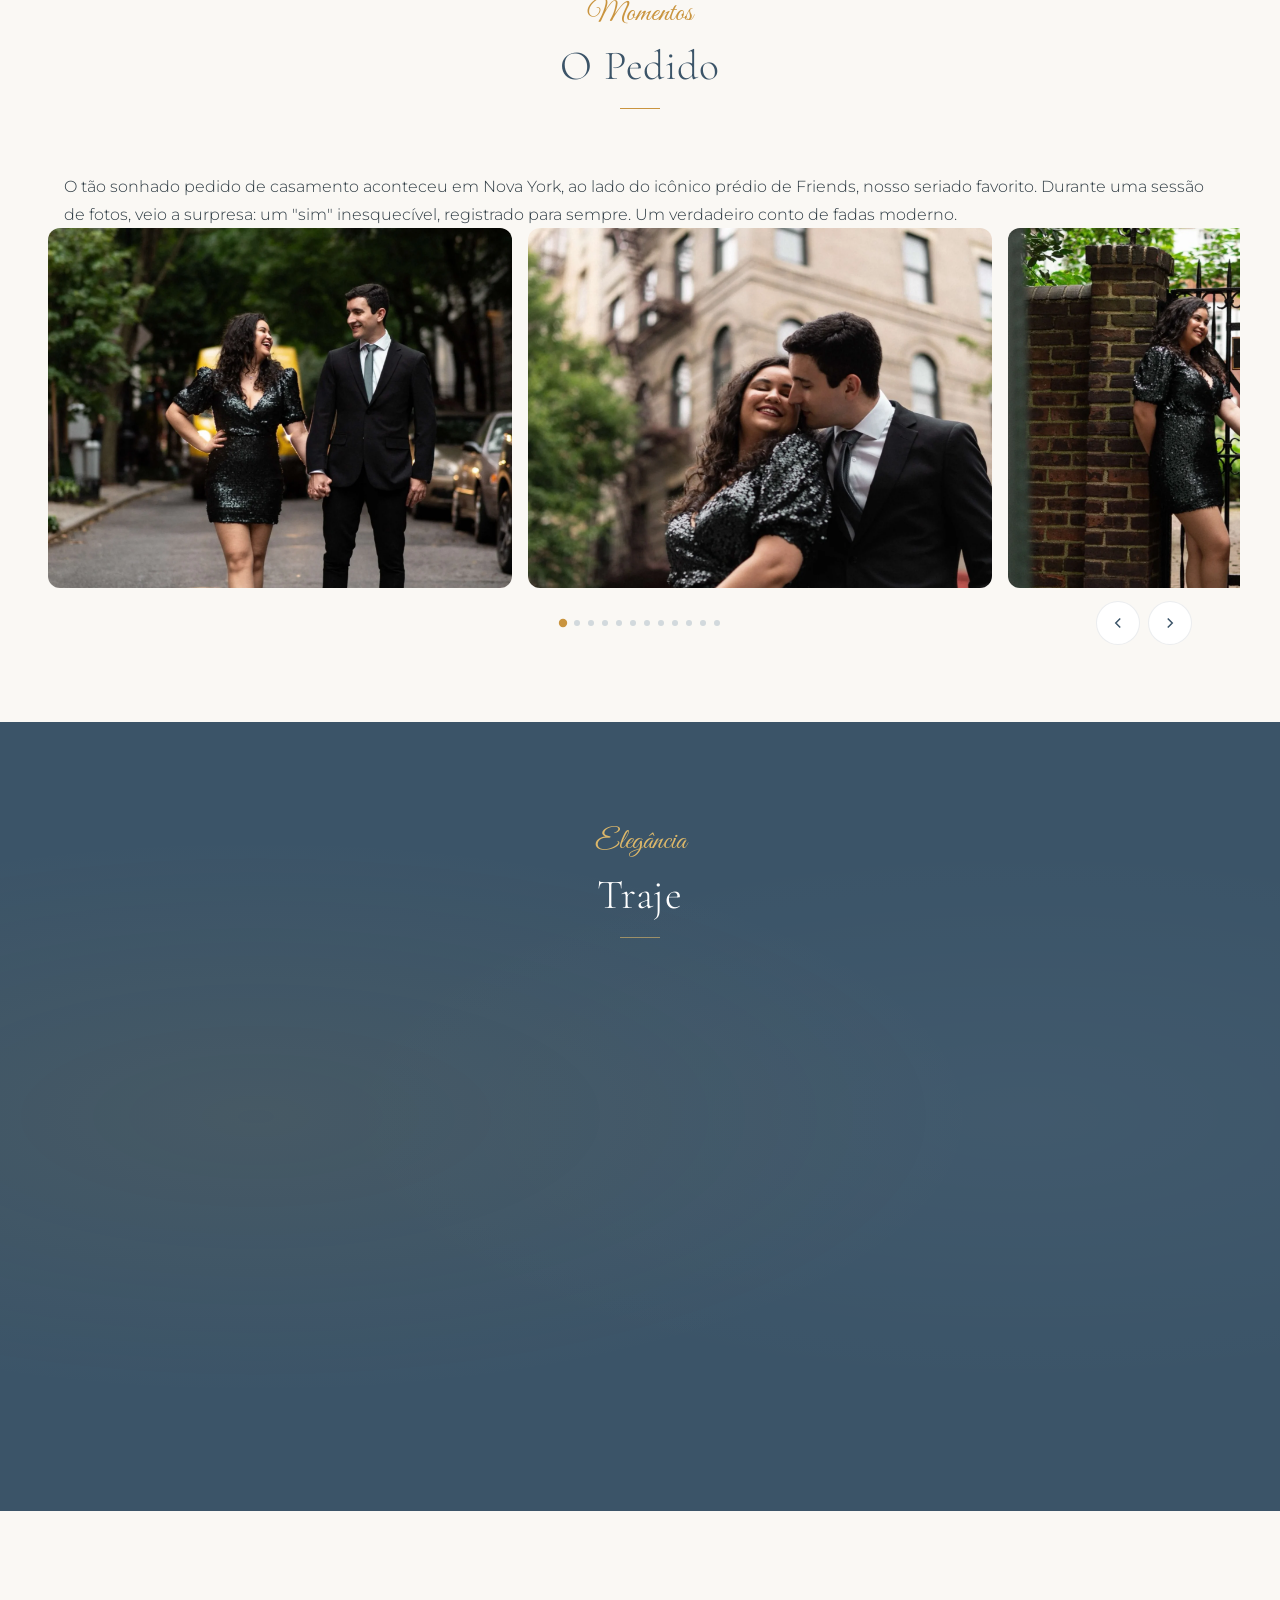
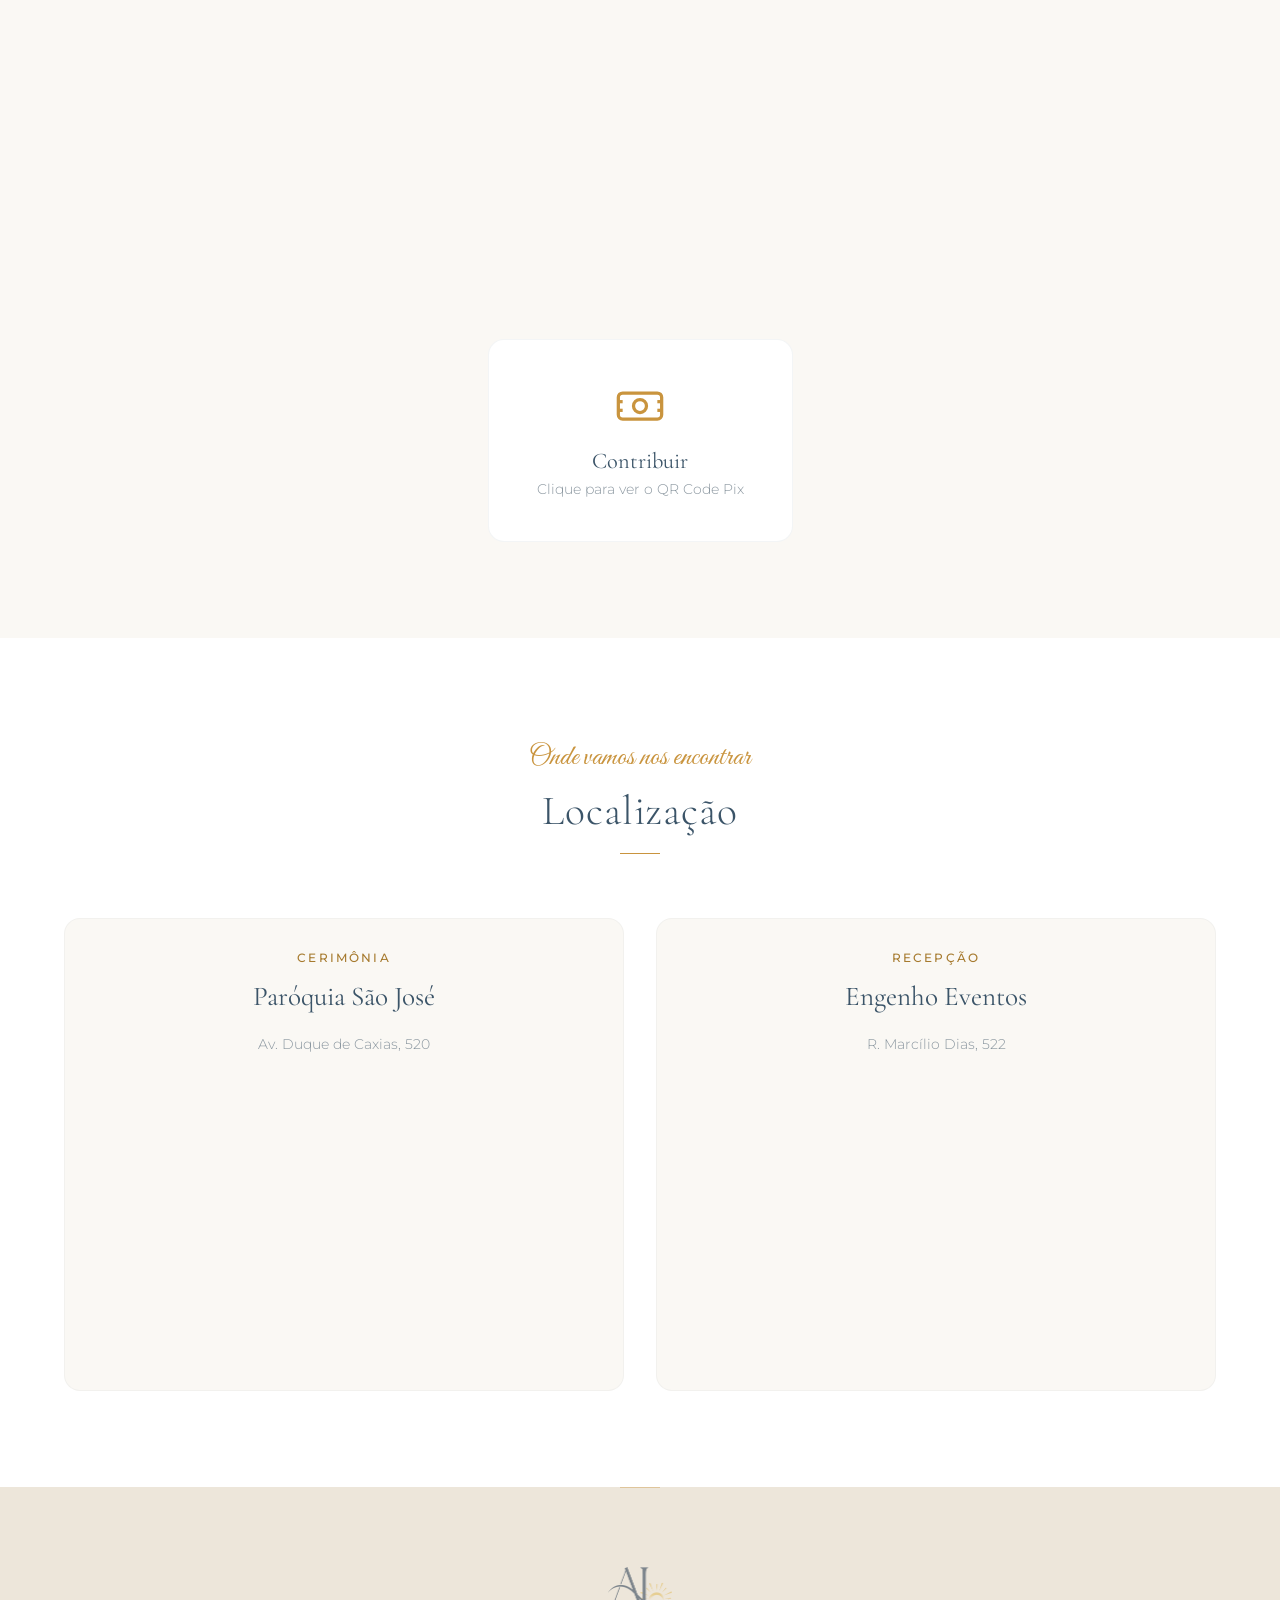
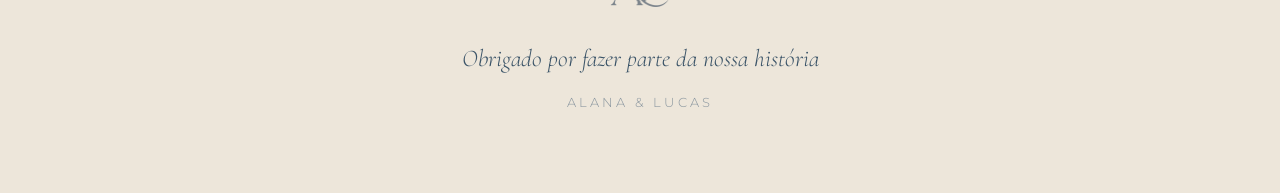
==== commit 1c5862c8: "Update gallery with optimized proposal photos and new copy Replace placeholder Unsplash images with " ====
--- a/index.html
+++ b/index.html
@@ -148,34 +148,48 @@
                 <span class="section-label">Momentos</span>
                 <h2 class="section-title">O Pedido</h2>
             </div>
+            <p class="gallery-description reveal">O tão sonhado pedido de casamento aconteceu em Nova York, ao lado do icônico prédio de Friends, nosso seriado favorito. Durante uma sessão de fotos, veio a surpresa: um "sim" inesquecível, registrado para sempre. Um verdadeiro conto de fadas moderno.</p>
             <div class="carousel reveal">
                 <div class="carousel-container" id="carouselContainer">
                     <div class="carousel-track" id="carouselTrack">
                         <div class="carousel-slide">
-                            <img src="https://images.unsplash.com/photo-1522673607200-164d1b6ce486?w=800&h=600&fit=crop" alt="Foto do casal">
-                        </div>
-                        <div class="carousel-slide">
-                            <img src="https://images.unsplash.com/photo-1519741497674-611481863552?w=800&h=600&fit=crop" alt="Foto do casal">
-                        </div>
-                        <div class="carousel-slide">
-                            <img src="https://images.unsplash.com/photo-1511285560929-80b456fea0bc?w=800&h=600&fit=crop" alt="Foto do casal">
-                        </div>
-                        <div class="carousel-slide">
-                            <img src="https://images.unsplash.com/photo-1519225421980-715cb0215aed?w=800&h=600&fit=crop" alt="Foto do casal">
-                        </div>
-                        <div class="carousel-slide">
-                            <img src="https://images.unsplash.com/photo-1507504031003-b417219a0fde?w=800&h=600&fit=crop" alt="Foto do casal">
-                        </div>
-                        <div class="carousel-slide">
-                            <img src="https://images.unsplash.com/photo-1529636798458-92182e662485?w=800&h=600&fit=crop" alt="Foto do casal">
-                        </div>
-                        <div class="carousel-slide carousel-slide-video" data-video="video-nyc.mp4">
-                            <img src="https://images.unsplash.com/photo-1534430480872-3498386e7856?w=800&h=600&fit=crop" alt="Vídeo do casal">
-                            <div class="play-icon">
-                                <svg viewBox="0 0 24 24" fill="currentColor">
-                                    <path d="M8 5v14l11-7z"/>
-                                </svg>
-                            </div>
+                            <img src="proposal-photos/optimized/DSC00112_full.webp" alt="Pedido de casamento em Nova York" loading="lazy">
+                        </div>
+                        <div class="carousel-slide">
+                            <img src="proposal-photos/optimized/DSC00170_full.webp" alt="Pedido de casamento em Nova York" loading="lazy">
+                        </div>
+                        <div class="carousel-slide">
+                            <img src="proposal-photos/optimized/DSC00207_full.webp" alt="Pedido de casamento em Nova York" loading="lazy">
+                        </div>
+                        <div class="carousel-slide">
+                            <img src="proposal-photos/optimized/DSC00243_full.webp" alt="Pedido de casamento em Nova York" loading="lazy">
+                        </div>
+                        <div class="carousel-slide">
+                            <img src="proposal-photos/optimized/DSC00250_full.webp" alt="Pedido de casamento em Nova York" loading="lazy">
+                        </div>
+                        <div class="carousel-slide">
+                            <img src="proposal-photos/optimized/DSC00271_full.webp" alt="Pedido de casamento em Nova York" loading="lazy">
+                        </div>
+                        <div class="carousel-slide">
+                            <img src="proposal-photos/optimized/DSC00285_full.webp" alt="Pedido de casamento em Nova York" loading="lazy">
+                        </div>
+                        <div class="carousel-slide">
+                            <img src="proposal-photos/optimized/DSC00305_full.webp" alt="Pedido de casamento em Nova York" loading="lazy">
+                        </div>
+                        <div class="carousel-slide">
+                            <img src="proposal-photos/optimized/DSC00316_full.webp" alt="Pedido de casamento em Nova York" loading="lazy">
+                        </div>
+                        <div class="carousel-slide">
+                            <img src="proposal-photos/optimized/DSC00348_full.webp" alt="Pedido de casamento em Nova York" loading="lazy">
+                        </div>
+                        <div class="carousel-slide">
+                            <img src="proposal-photos/optimized/DSC00362_full.webp" alt="Pedido de casamento em Nova York" loading="lazy">
+                        </div>
+                        <div class="carousel-slide">
+                            <img src="proposal-photos/optimized/DSC00398_full.webp" alt="Pedido de casamento em Nova York" loading="lazy">
+                        </div>
+                        <div class="carousel-slide">
+                            <img src="proposal-photos/optimized/DSC00405_full.webp" alt="Pedido de casamento em Nova York" loading="lazy">
                         </div>
                     </div>
                 </div>
@@ -665,11 +679,10 @@
                     modalVideo.load();
                     modalVideo.play();
                 } else {
-                    const img = slide.querySelector('img');
-                    const highResSrc = img.src.replace('w=800&h=600', 'w=1600&h=1200');
+                    const fullSrc = slide.querySelector('img').src;
                     modalVideo.style.display = 'none';
                     modalImage.style.display = 'block';
-                    modalImage.src = highResSrc;
+                    modalImage.src = fullSrc;
                 }
 
                 modal.classList.add('active');
